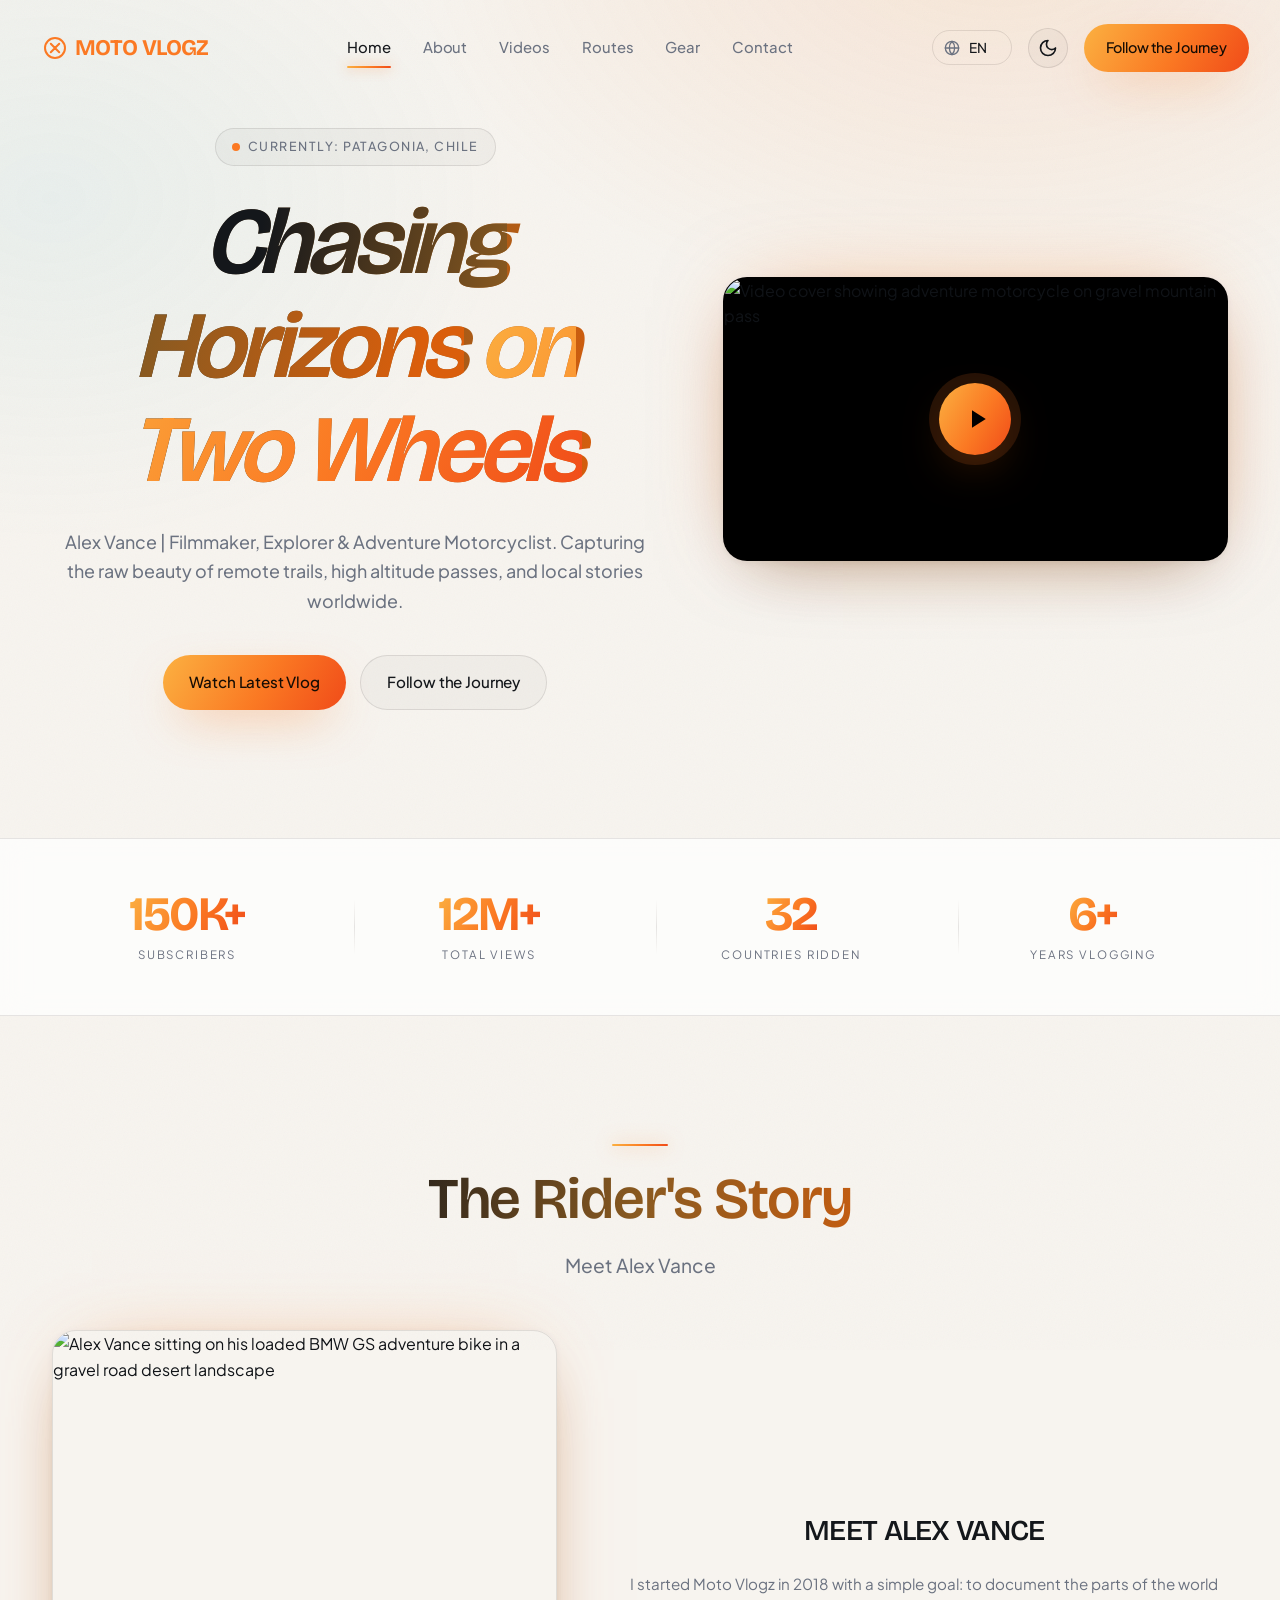
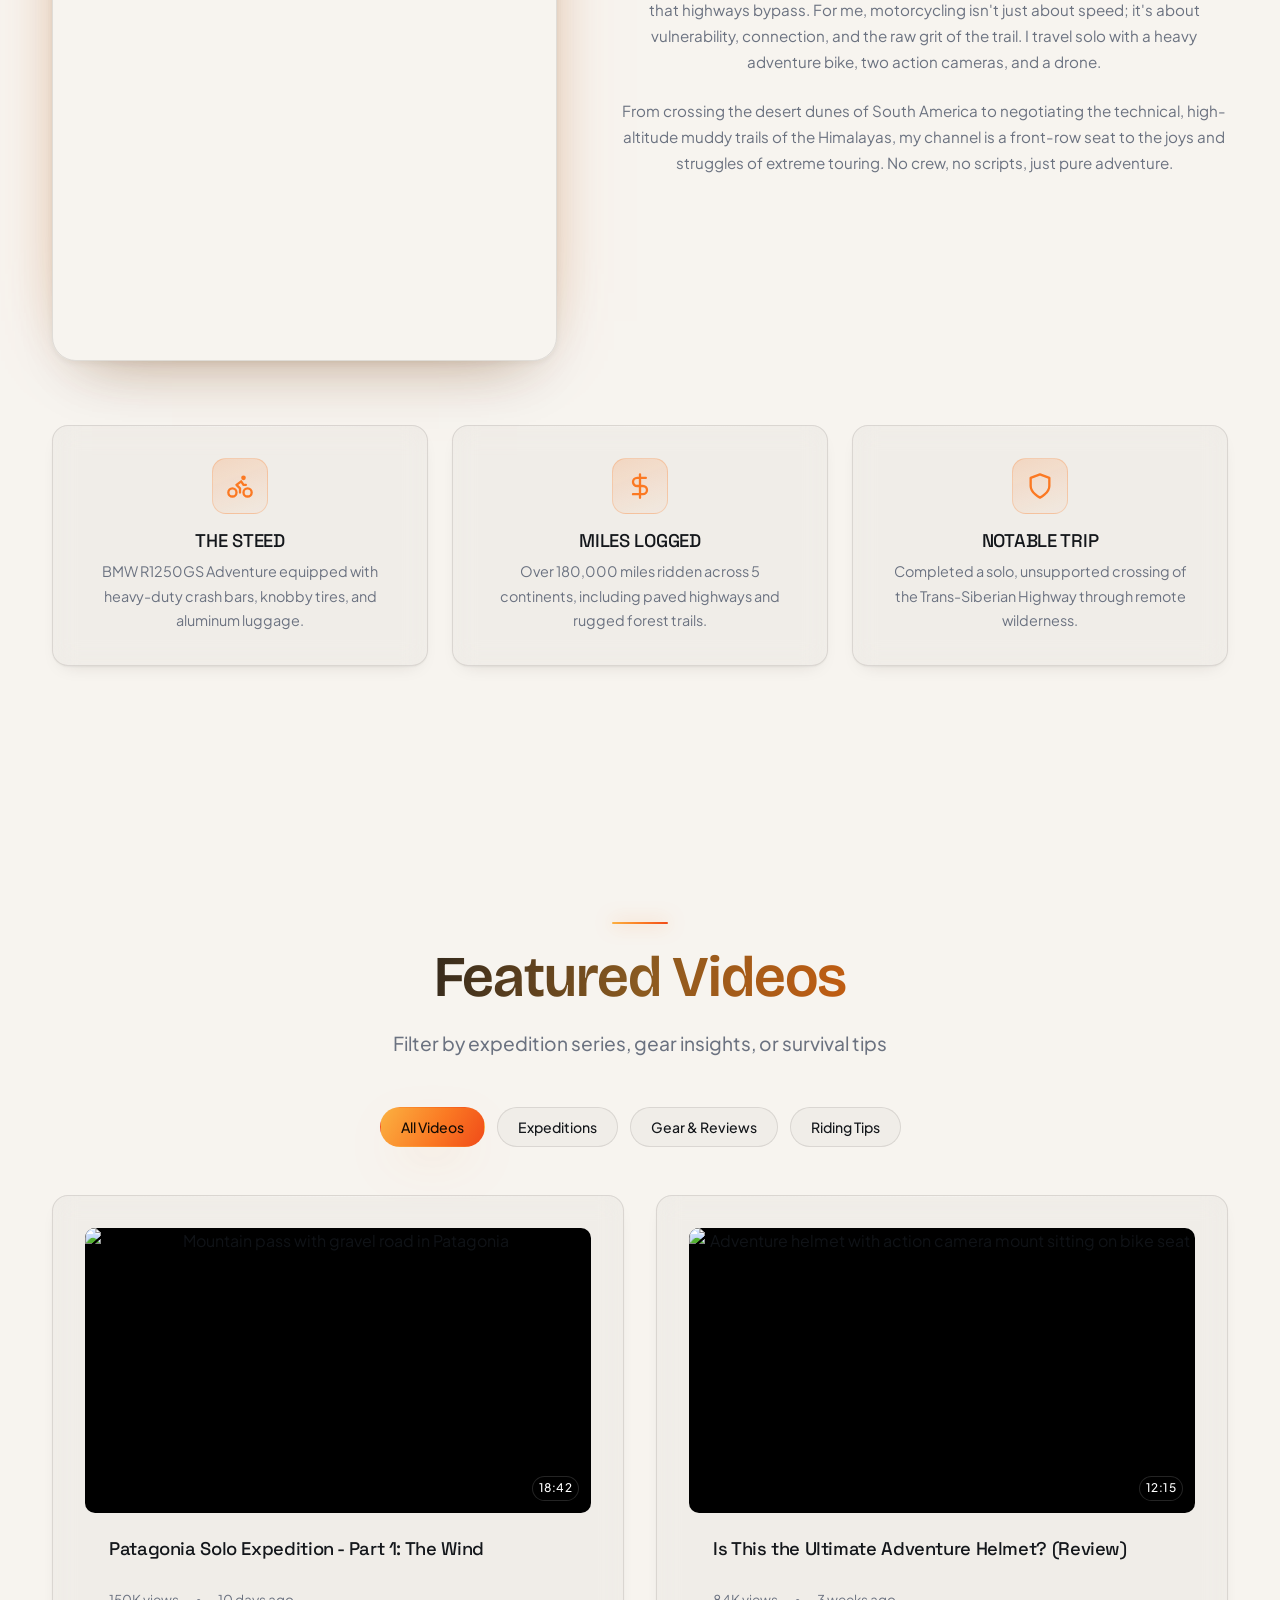
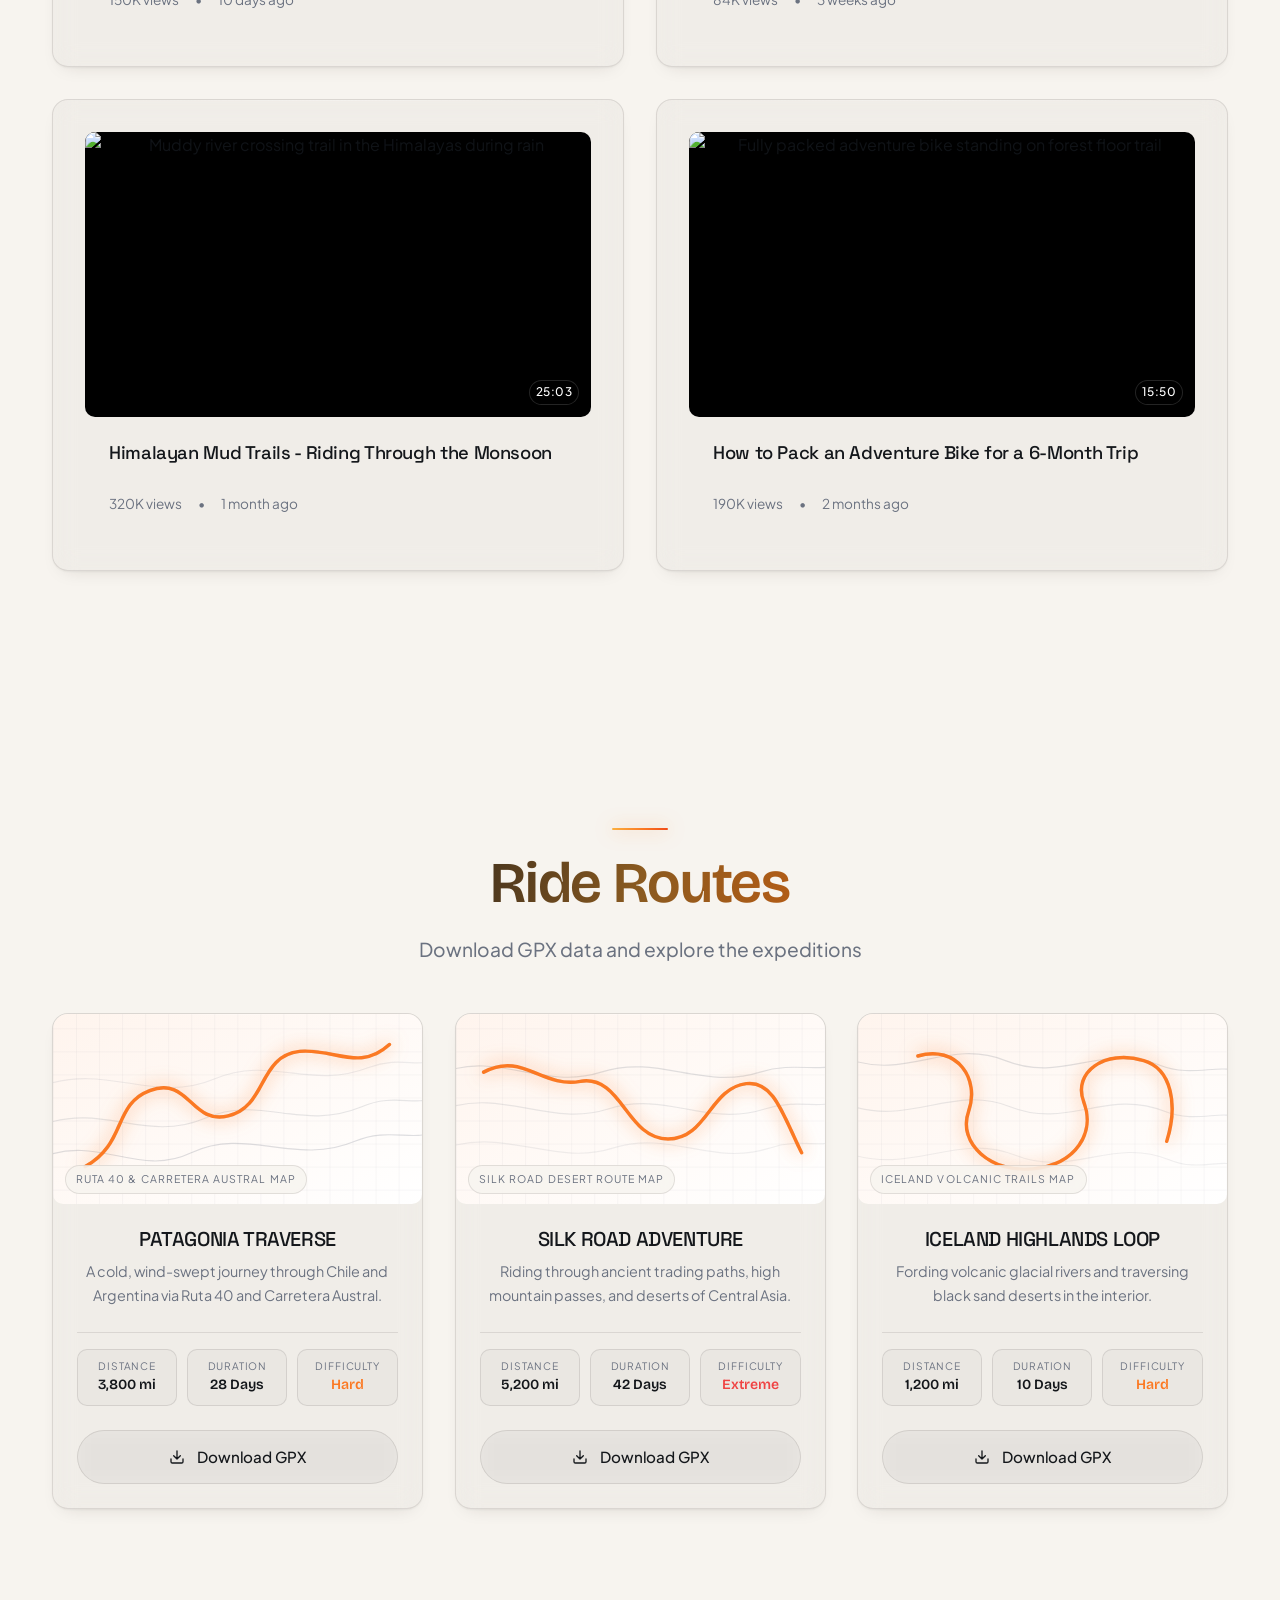
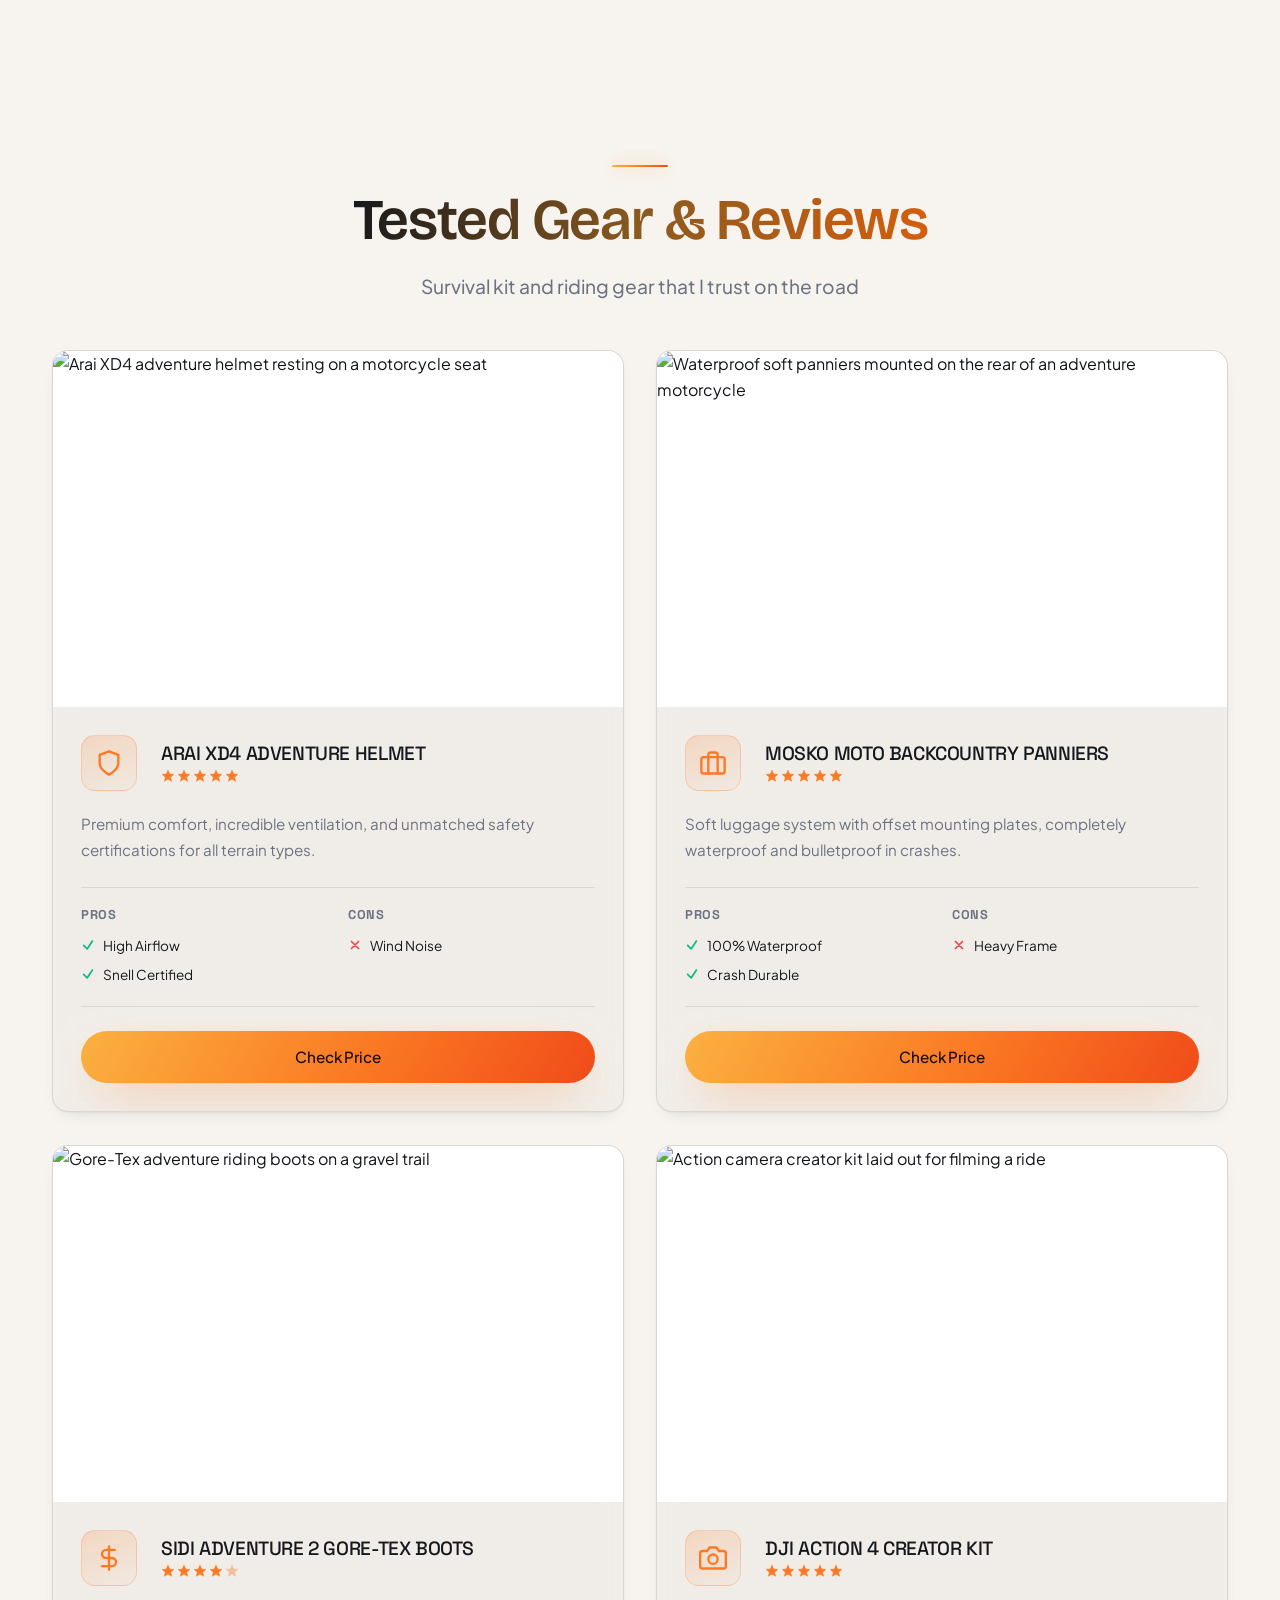
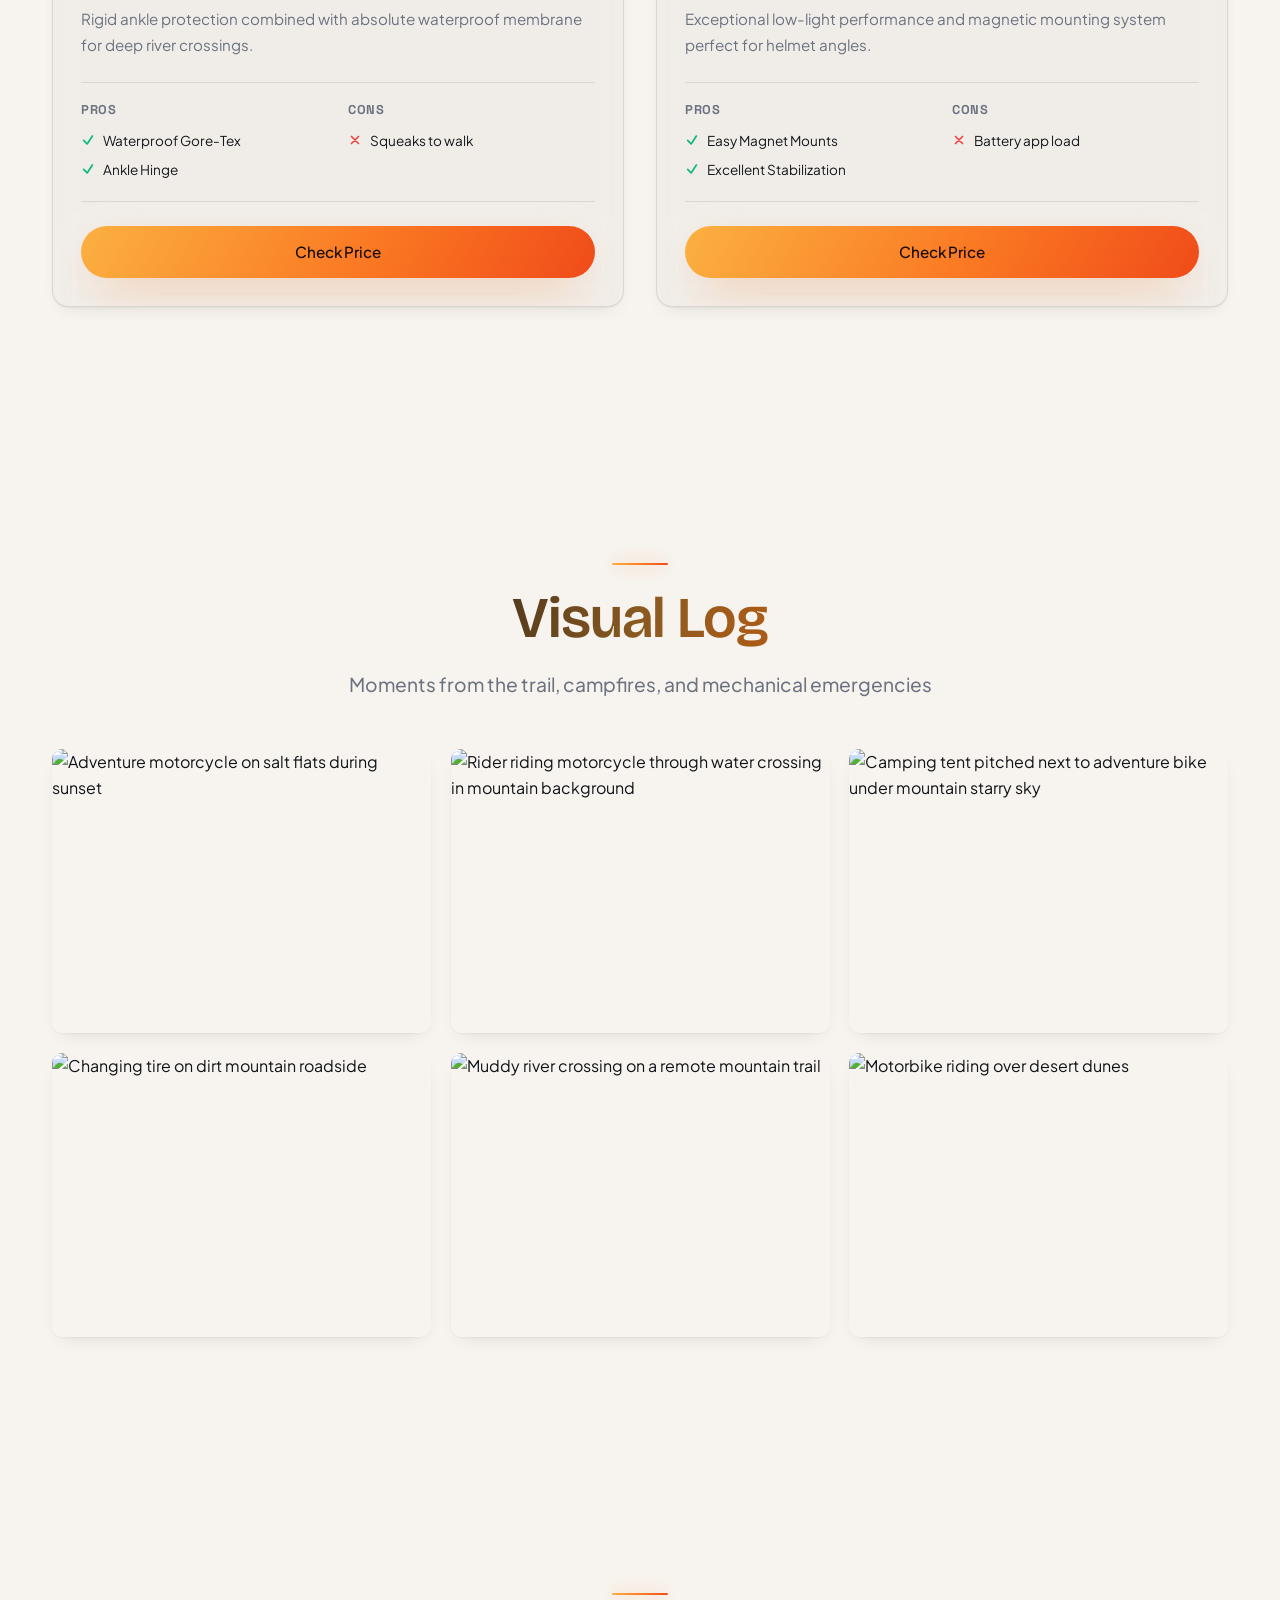
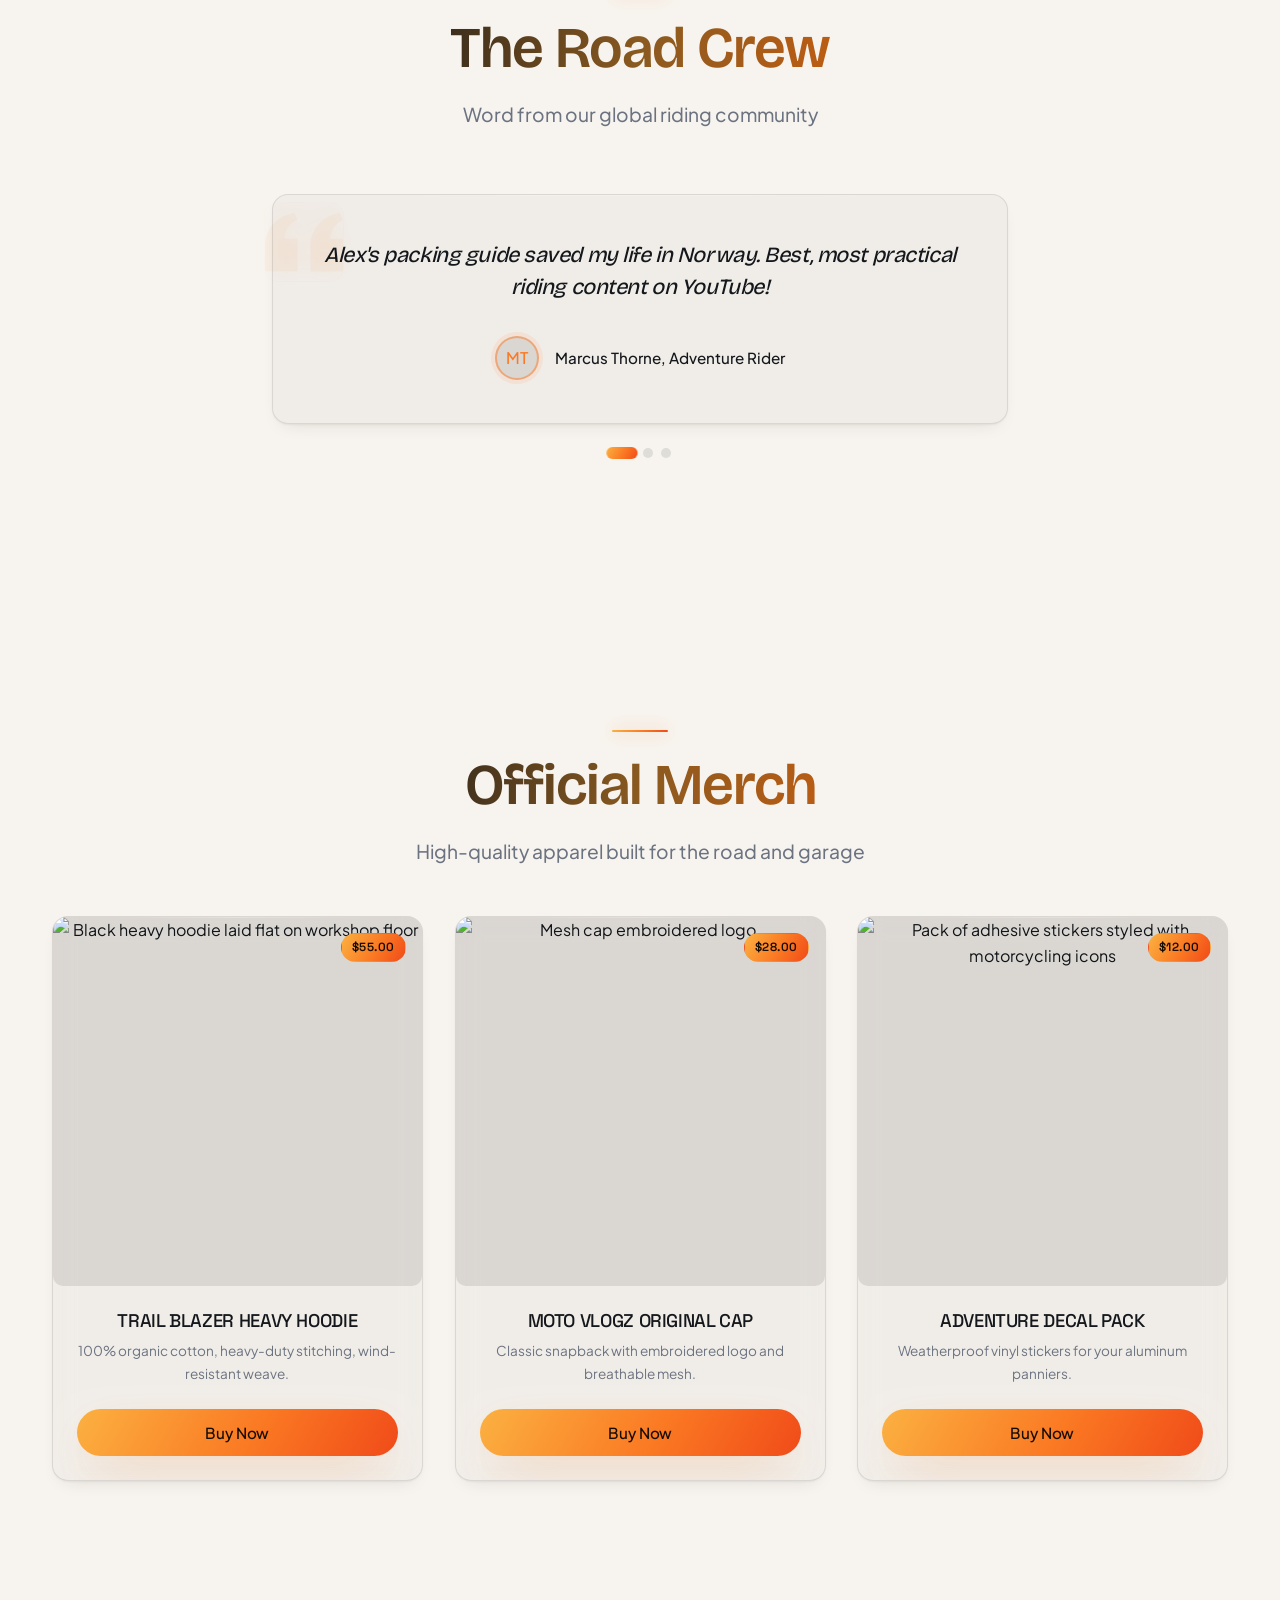
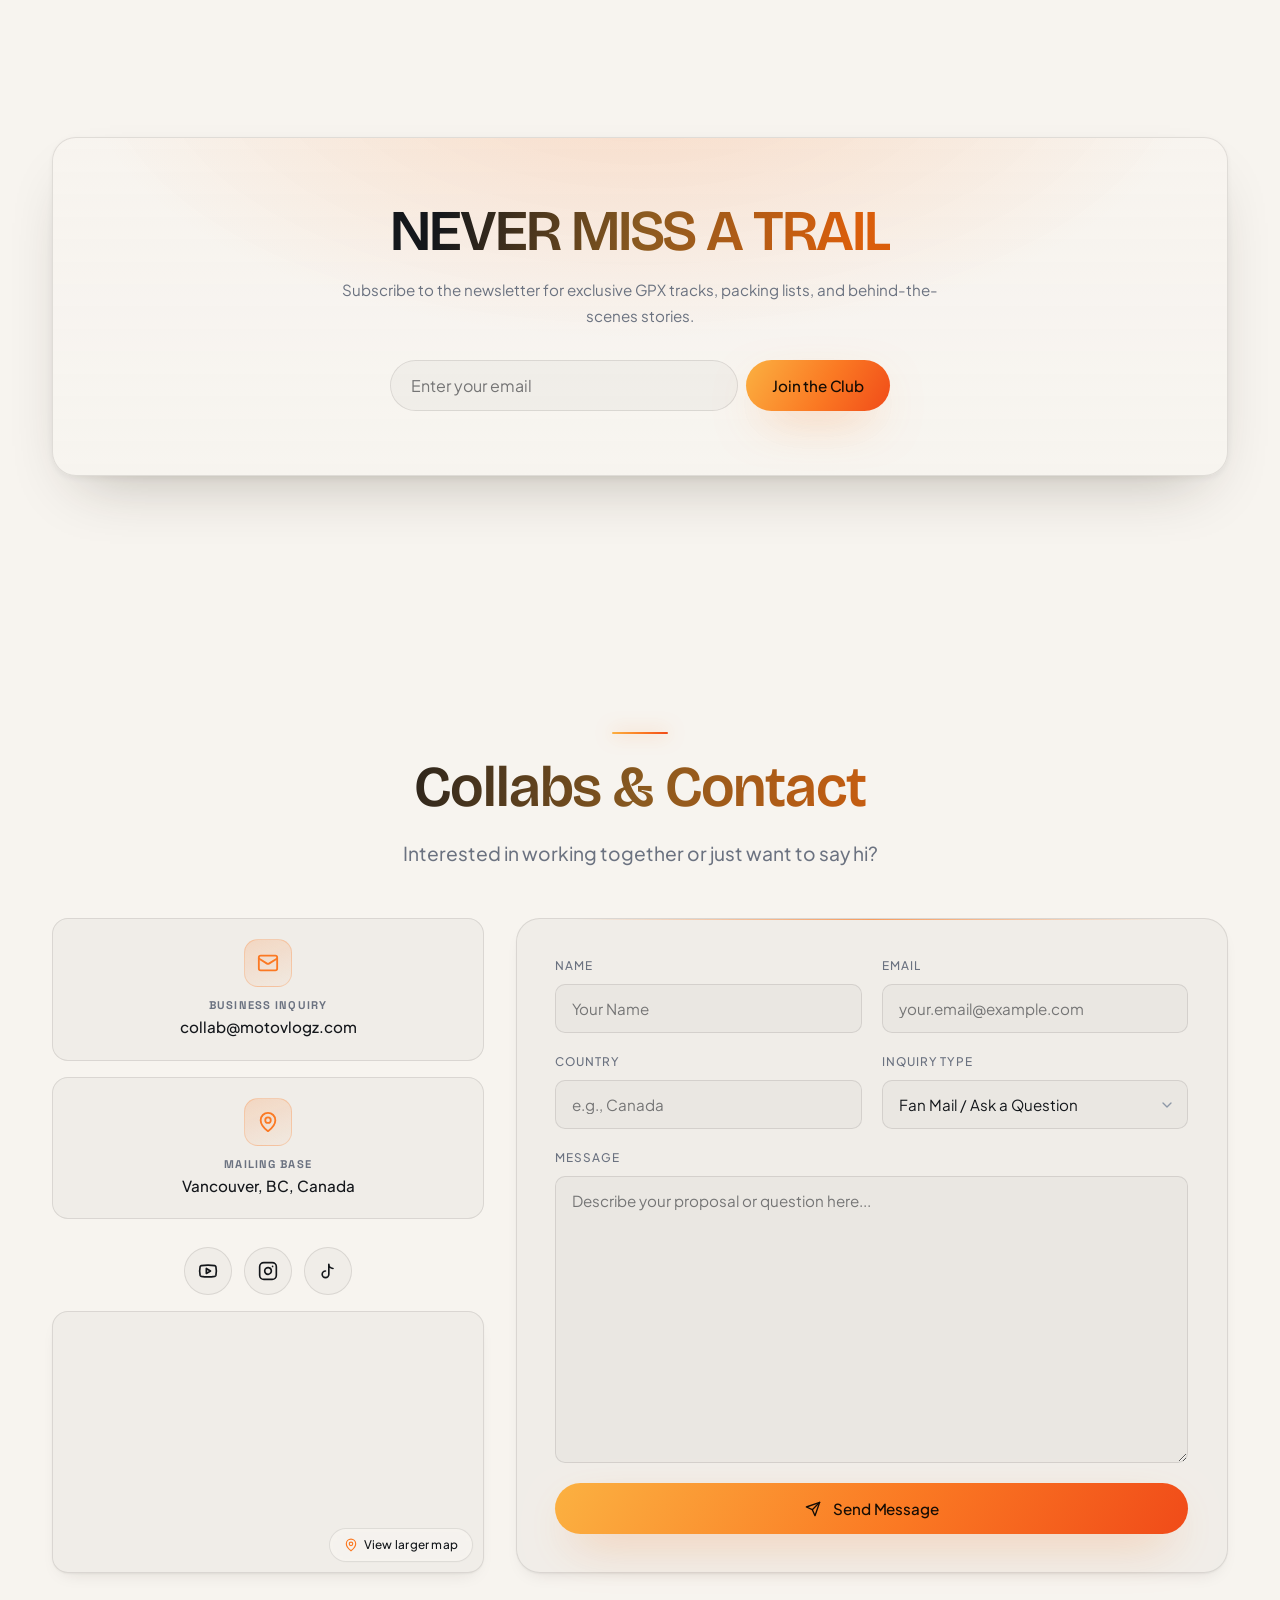
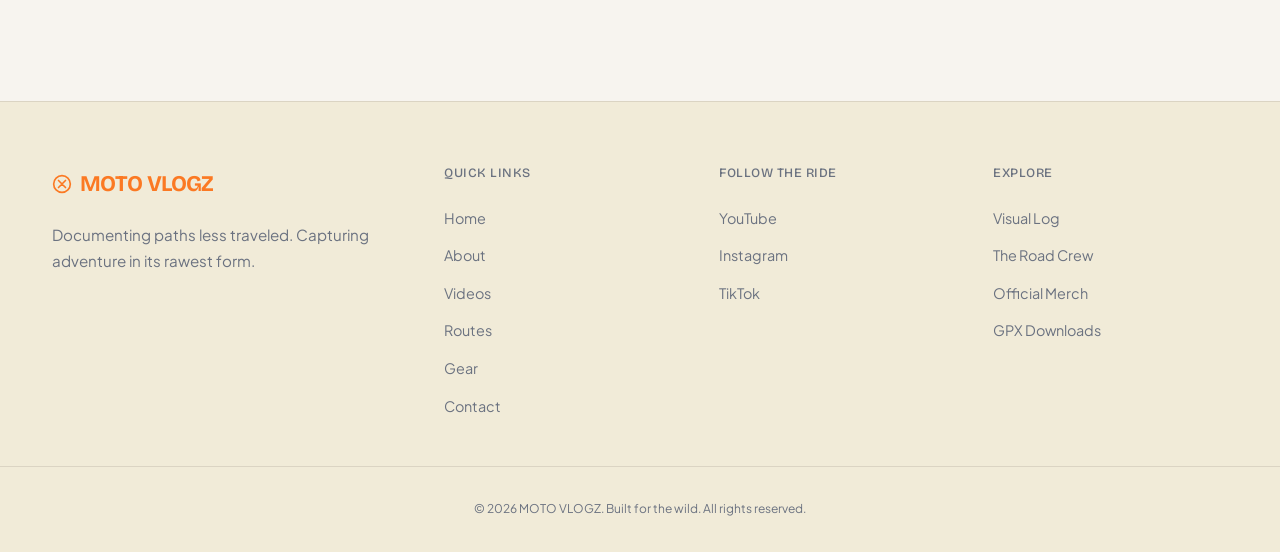
==== index.html @ b629330c "first commit" ====
<!DOCTYPE html>
<html lang="en" data-theme="dark">

<head>
  <meta charset="UTF-8">
  <meta name="viewport" content="width=device-width, initial-scale=1.0">

  <!-- SEO Metadata (Step 14) -->
  <title>MOTO VLOGZ | Adventure &amp; Touring Moto Vlogger Alex Vance</title>
  <meta name="description"
    content="Join Alex Vance on Moto Vlogz as he documents solo adventure motorcycle expeditions, mountain passes, and remote trails. Download GPX tracks &amp; gear lists.">
  <meta name="keywords"
    content="moto vlog, adventure motorcycling, bmw r1250gs, motorcycle touring, gpx tracks, gear reviews, solo travel">
  <meta name="author" content="Alex Vance">

  <!-- Favicon Placeholder -->
  <link rel="icon" type="image/svg+xml"
    href="data:image/svg+xml,%3Csvg xmlns='http://www.w3.org/2000/svg' viewBox='0 0 24 24' fill='%23fe6e24'%3E%3Cpath d='M19 15c-1.66 0-3-1.34-3-3s1.34-3 3-3 3 1.34 3 3-1.34 3-3 3Zm-14 0c-1.66 0-3-1.34-3-3s1.34-3 3-3 3 1.34 3 3-1.34 3-3 3Zm14-8c-2.76 0-5 2.24-5 5h-4c0-2.76-2.24-5-5-5S1 9.24 1 12s2.24 5 5 5h12c2.76 0 5-2.24 5-5s-2.24-5-5-5Z'/%3E%3C/svg%3E">

  <!-- CSS Stylesheet (Step 13) -->
  <link rel="preconnect" href="https://fonts.googleapis.com">
  <link rel="preconnect" href="https://fonts.gstatic.com" crossorigin>
  <link rel="stylesheet" href="./assets/css/style.css">
  <link rel="stylesheet" href="./assets/css/premium.css">

  <!-- GA Tag Integration Placeholder (Step 15) -->
  <!-- GA_TAG -->

  <!-- Structured Metadata Schema: JSON-LD (Step 14) -->
  <script type="application/ld+json">
  {
    "@context": "https://schema.org",
    "@graph": [
      {
        "@type": "Person",
        "@id": "https://motovlogz.com/#alexvance",
        "name": "Alex Vance",
        "jobTitle": "Adventure Motorcyclist & Filmmaker",
        "description": "Solo adventurer documenting global motorcycle expeditions.",
        "url": "https://motovlogz.com",
        "sameAs": [
          "https://youtube.com/c/motovlogz",
          "https://instagram.com/motovlogz",
          "https://tiktok.com/@motovlogz"
        ]
      },
      {
        "@type": "VideoObject",
        "name": "Patagonia Solo Expedition - Part 1: The Wind",
        "description": "Riding solo through extreme winds on Ruta 40 and Carretera Austral.",
        "thumbnailUrl": "https://images.unsplash.com/photo-1599819811279-d5ad9cccf838",
        "uploadDate": "2026-08-15T12:00:00Z",
        "duration": "PT18M42S",
        "embedUrl": "https://www.youtube.com/embed/5KneLq5eRmc",
        "interactionStatistic": {
          "@type": "InteractionCounter",
          "interactionType": { "@type": "WatchAction" },
          "userInteractionCount": 150000
        }
      }
    ]
  }
  </script>
</head>

<body>

  <!-- HEADER & NAVIGATION (Step 4) -->
  <header id="header-nav" class="header-nav">
    <div class="nav-container">
      <a href="#home" class="logo">
        <svg xmlns="http://www.w3.org/2000/svg" viewBox="0 0 24 24" fill="none" stroke="currentColor" stroke-width="2"
          stroke-linecap="round" stroke-linejoin="round" width="24" height="24">
          <circle cx="12" cy="12" r="10" />
          <path d="M16.2 7.8 12 12m0 0-4.2 4.2M12 12l4.2 4.2M12 12 7.8 7.8" />
        </svg>
        <span data-i18n="nav.logo">MOTO VLOGZ</span>
      </a>

      <!-- Desktop Links (Step 4) -->
      <nav class="nav-links">
        <a href="#home" class="nav-link active" data-i18n="nav.home">Home</a>
        <a href="#about" class="nav-link" data-i18n="nav.about">About</a>
        <a href="#videos" class="nav-link" data-i18n="nav.videos">Videos</a>
        <a href="#routes" class="nav-link" data-i18n="nav.routes">Routes</a>
        <a href="#gear" class="nav-link" data-i18n="nav.gear">Gear</a>
        <a href="#contact" class="nav-link" data-i18n="nav.contact">Contact</a>
      </nav>

      <!-- Desktop Switches & CTA (Step 4, 5, 6) -->
      <div class="nav-actions">
        <!-- Language Switcher (Step 5) -->
        <div class="i18n-switcher">
          <svg xmlns="http://www.w3.org/2000/svg" viewBox="0 0 24 24" fill="none" stroke="currentColor" stroke-width="2"
            stroke-linecap="round" stroke-linejoin="round" width="16" height="16">
            <circle cx="12" cy="12" r="10" />
            <path d="M12 2a14.5 14.5 0 0 0 0 20 14.5 14.5 0 0 0 0-20M2 12h20" />
          </svg>
          <select id="lang-select-desktop" class="i18n-select" aria-label="Select Language">
            <option value="en">EN</option>
            <option value="es">ES</option>
            <option value="fr">FR</option>
          </select>
        </div>

        <!-- Theme Toggle (Step 6) -->
        <button id="theme-toggle-desktop" class="btn-icon-only" aria-label="Toggle Theme">
          <svg xmlns="http://www.w3.org/2000/svg" viewBox="0 0 24 24" fill="none" stroke="currentColor" stroke-width="2"
            stroke-linecap="round" stroke-linejoin="round" width="20" height="20">
            <path d="M12 3a6 6 0 0 0 9 9 9 9 0 1 1-9-9Z" />
          </svg>
        </button>

        <!-- Primary CTA (Step 4) -->
        <a href="https://youtube.com/c/motovlogz" target="_blank" rel="noopener noreferrer" class="btn btn-primary"
          data-i18n="nav.cta">Follow the Journey</a>
      </div>

      <!-- Hamburger Button (Step 4 drawer control) -->
      <button id="hamburger-btn" class="hamburger" aria-label="Open navigation drawer" aria-expanded="false">
        <span></span>
        <span></span>
        <span></span>
      </button>
    </div>
  </header>

  <!-- Mobile Drawer Menu (Step 4 hamburger overlay) -->
  <div id="drawer-overlay" class="drawer-overlay"></div>
  <div id="drawer-menu" class="drawer-menu" role="dialog" aria-modal="true" aria-label="Mobile Navigation Menu">
    <nav class="drawer-links">
      <a href="#home" class="drawer-link" data-i18n="nav.home">Home</a>
      <a href="#about" class="drawer-link" data-i18n="nav.about">About</a>
      <a href="#videos" class="drawer-link" data-i18n="nav.videos">Videos</a>
      <a href="#routes" class="drawer-link" data-i18n="nav.routes">Routes</a>
      <a href="#gear" class="drawer-link" data-i18n="nav.gear">Gear</a>
      <a href="#contact" class="drawer-link" data-i18n="nav.contact">Contact</a>
    </nav>
    <div class="drawer-actions">
      <div class="row">
        <!-- Globe + Language Switcher -->
        <div class="i18n-switcher">
          <svg xmlns="http://www.w3.org/2000/svg" viewBox="0 0 24 24" fill="none" stroke="currentColor" stroke-width="2"
            stroke-linecap="round" stroke-linejoin="round" width="16" height="16">
            <circle cx="12" cy="12" r="10" />
            <path d="M12 2a14.5 14.5 0 0 0 0 20 14.5 14.5 0 0 0 0-20M2 12h20" />
          </svg>
          <select id="lang-select-mobile" class="i18n-select" aria-label="Select Language">
            <option value="en">EN</option>
            <option value="es">ES</option>
            <option value="fr">FR</option>
          </select>
        </div>
        <!-- Theme Toggle inside Drawer (Step 6 requirement) -->
        <button id="theme-toggle-mobile" class="btn-icon-only" aria-label="Toggle Theme">
          <svg xmlns="http://www.w3.org/2000/svg" viewBox="0 0 24 24" fill="none" stroke="currentColor" stroke-width="2"
            stroke-linecap="round" stroke-linejoin="round" width="20" height="20">
            <path d="M12 3a6 6 0 0 0 9 9 9 9 0 1 1-9-9Z" />
          </svg>
        </button>
      </div>
      <!-- Primary Mobile CTA -->
      <a href="https://youtube.com/c/motovlogz" target="_blank" rel="noopener noreferrer" class="btn btn-primary"
        data-i18n="nav.cta">Follow the Journey</a>
    </div>
  </div>

  <main>
    <!-- HERO SECTION (Step 9 + 11 + 16.1 Adventure & Touring) -->
    <section id="home">
      <div class="container hero-grid">
        <div class="hero-content">
          <!-- Active Badge -->
          <div class="route-badge" data-i18n="hero.badge">Currently: Patagonia, Chile</div>

          <!-- H1 Main Header -->
          <h1 class="hero-title"><span data-i18n="hero.title_1">Chasing Horizons</span> <span class="accent"
              data-i18n="hero.title_2">on Two Wheels</span></h1>

          <p class="lead hero-subtitle" data-i18n="hero.subtitle">
            Alex Vance | Filmmaker, Explorer &amp; Adventure Motorcyclist. Capturing the raw beauty of remote trails,
            high altitude passes, and local stories worldwide.
          </p>

          <div class="hero-buttons">
            <a href="#videos" class="btn btn-primary" data-i18n="hero.watch_vlog">Watch Latest Vlog</a>
            <a href="#contact" class="btn btn-secondary" data-i18n="hero.follow">Follow the Journey</a>
          </div>
        </div>

        <!-- Latest Video Preview (Step 16.1 Widget) -->
        <div class="hero-media-wrapper">
          <div class="hero-media-frame">
            <!-- YOUTUBE_API (Step 15 Placeholder) -->
            <iframe id="youtube-player" src="about:blank" title="MOTO VLOGZ Expedition Video"
              allow="accelerometer; autoplay; clipboard-write; encrypted-media; gyroscope; picture-in-picture; web-share"
              allowfullscreen></iframe>

            <div id="video-overlay-play" class="video-overlay-play">
              <img src="https://images.unsplash.com/photo-1599819811279-d5ad9cccf838?q=80&amp;w=800"
                alt="Video cover showing adventure motorcycle on gravel mountain pass" class="video-thumb"
                loading="eager">
              <div class="play-circle">
                <svg xmlns="http://www.w3.org/2000/svg" viewBox="0 0 24 24" width="30" height="30">
                  <path d="M8 5v14l11-7z" />
                </svg>
              </div>
            </div>
          </div>
        </div>
      </div>
    </section>

    <!-- TRUST BAR / STATS STRIP (Step 9) -->
    <div class="trust-bar">
      <div class="container stats-grid">
        <div class="stat-item">
          <div class="stat-val">150K+</div>
          <div class="stat-label" data-i18n="stats.subscribers">Subscribers</div>
        </div>
        <div class="stat-item">
          <div class="stat-val">12M+</div>
          <div class="stat-label" data-i18n="stats.views">Total Views</div>
        </div>
        <div class="stat-item">
          <div class="stat-val">32</div>
          <div class="stat-label" data-i18n="stats.countries">Countries Ridden</div>
        </div>
        <div class="stat-item">
          <div class="stat-val">6+</div>
          <div class="stat-label" data-i18n="stats.years">Years Vlogging</div>
        </div>
      </div>
    </div>

    <!-- ABOUT THE RIDER SECTION (Step 9) -->
    <section id="about">
      <div class="container">
        <div class="section-header">
          <h2 data-i18n="about.title">The Rider's Story</h2>
          <p data-i18n="about.subtitle">Meet Alex Vance</p>
        </div>

        <div class="about-grid">
          <div class="about-image-wrapper">
            <img src="https://images.unsplash.com/photo-1558981806-ec527fa84c39?q=80&amp;w=800"
              alt="Alex Vance sitting on his loaded BMW GS adventure bike in a gravel road desert landscape"
              class="about-image" loading="lazy">
          </div>
          <div class="about-bio">
            <h3 data-i18n="about.subtitle">Meet Alex Vance</h3>
            <p data-i18n="about.bio_p1">I started Moto Vlogz in 2018 with a simple goal: to document the parts of the
              world that highways bypass. For me, motorcycling isn't just about speed; it's about vulnerability,
              connection, and the raw grit of the trail. I travel solo with a heavy adventure bike, two action cameras,
              and a drone.</p>
            <p data-i18n="about.bio_p2">From crossing the desert dunes of South America to negotiating the technical,
              high-altitude muddy trails of the Himalayas, my channel is a front-row seat to the joys and struggles of
              extreme touring. No crew, no scripts, just pure adventure.</p>
          </div>
        </div>

        <!-- Highlights Cards (Step 3 alignment: card-rule class) -->
        <div class="about-cards">
          <article class="card-rule">
            <div class="about-card-icon">
              <svg xmlns="http://www.w3.org/2000/svg" viewBox="0 0 24 24" fill="none" stroke="currentColor"
                stroke-width="2" stroke-linecap="round" stroke-linejoin="round" width="28" height="28">
                <circle cx="18.5" cy="17.5" r="3.5" />
                <circle cx="5.5" cy="17.5" r="3.5" />
                <circle cx="15" cy="5" r="1" />
                <path d="M12 17.5V14l-3-3 4-3 2 3h2" />
              </svg>
            </div>
            <h4 class="about-card-title" data-i18n="about.card_bike_title">The Steed</h4>
            <p class="about-card-desc" data-i18n="about.card_bike_desc">BMW R1250GS Adventure equipped with heavy-duty
              crash bars, knobby tires, and aluminum luggage.</p>
          </article>

          <article class="card-rule">
            <div class="about-card-icon">
              <svg xmlns="http://www.w3.org/2000/svg" viewBox="0 0 24 24" fill="none" stroke="currentColor"
                stroke-width="2" stroke-linecap="round" stroke-linejoin="round" width="28" height="28">
                <path d="M12 2v20M17 5H9.5a3.5 3.5 0 0 0 0 7h5a3.5 3.5 0 0 1 0 7H6" />
              </svg>
            </div>
            <h4 class="about-card-title" data-i18n="about.card_miles_title">Miles Logged</h4>
            <p class="about-card-desc" data-i18n="about.card_miles_desc">Over 180,000 miles ridden across 5 continents,
              including paved highways and rugged forest trails.</p>
          </article>

          <article class="card-rule">
            <div class="about-card-icon">
              <svg xmlns="http://www.w3.org/2000/svg" viewBox="0 0 24 24" fill="none" stroke="currentColor"
                stroke-width="2" stroke-linecap="round" stroke-linejoin="round" width="28" height="28">
                <path d="M12 22s8-4 8-10V5l-8-3-8 3v7c0 6 8 10 8 10z" />
              </svg>
            </div>
            <h4 class="about-card-title" data-i18n="about.card_trip_title">Notable Trip</h4>
            <p class="about-card-desc" data-i18n="about.card_trip_desc">Completed a solo, unsupported crossing of the
              Trans-Siberian Highway through remote wilderness.</p>
          </article>
        </div>
      </div>
    </section>

    <!-- CORE 1: FEATURED VIDEOS GRID (Step 9 + 16.1 filterable by series/category) -->
    <section id="videos">
      <div class="container">
        <div class="section-header">
          <h2 data-i18n="videos.title">Featured Videos</h2>
          <p data-i18n="videos.subtitle">Filter by expedition series, gear insights, or survival tips</p>
        </div>

        <!-- Filter tabs -->
        <div class="filter-tabs">
          <button class="filter-btn active" data-filter="all" data-i18n="videos.filter_all">All Videos</button>
          <button class="filter-btn" data-filter="expedition" data-i18n="videos.filter_expedition">Expeditions</button>
          <button class="filter-btn" data-filter="gear" data-i18n="videos.filter_gear">Gear &amp; Reviews</button>
          <button class="filter-btn" data-filter="tips" data-i18n="videos.filter_tips">Riding Tips</button>
        </div>

        <!-- Videos grid -->
        <div class="videos-grid">
          <!-- Video 1 (Expedition) -->
          <article class="card-rule video-card" data-category="expedition">
            <div class="video-thumb-container">
              <img src="https://images.unsplash.com/photo-1599819811279-d5ad9cccf838?q=80&amp;w=600"
                alt="Mountain pass with gravel road in Patagonia" class="video-thumb" loading="lazy">
              <span class="video-duration">18:42</span>
              <div class="video-play-overlay">
                <div class="video-play-circle">
                  <svg xmlns="http://www.w3.org/2000/svg" viewBox="0 0 24 24" width="20" height="20">
                    <path d="M8 5v14l11-7z" />
                  </svg>
                </div>
              </div>
            </div>
            <div class="video-info">
              <h4 class="video-card-title" data-i18n="videos.video_1_title">Patagonia Solo Expedition - Part 1: The Wind
              </h4>
              <div class="video-meta">
                <span>150K <span data-i18n="videos.views">views</span></span>
                <span>•</span>
                <span>10 days ago</span>
              </div>
            </div>
          </article>

          <!-- Video 2 (Gear) -->
          <article class="card-rule video-card" data-category="gear">
            <div class="video-thumb-container">
              <img src="https://images.unsplash.com/photo-1568772585407-9361f9bf3a87?q=80&amp;w=600"
                alt="Adventure helmet with action camera mount sitting on bike seat" class="video-thumb" loading="lazy">
              <span class="video-duration">12:15</span>
              <div class="video-play-overlay">
                <div class="video-play-circle">
                  <svg xmlns="http://www.w3.org/2000/svg" viewBox="0 0 24 24" width="20" height="20">
                    <path d="M8 5v14l11-7z" />
                  </svg>
                </div>
              </div>
            </div>
            <div class="video-info">
              <h4 class="video-card-title" data-i18n="videos.video_2_title">Is This the Ultimate Adventure Helmet?
                (Review)</h4>
              <div class="video-meta">
                <span>84K <span data-i18n="videos.views">views</span></span>
                <span>•</span>
                <span>3 weeks ago</span>
              </div>
            </div>
          </article>

          <!-- Video 3 (Expedition) -->
          <article class="card-rule video-card" data-category="expedition">
            <div class="video-thumb-container">
              <img src="https://images.unsplash.com/photo-1547549082-6bc09f2049ae?q=80&amp;w=600"
                alt="Muddy river crossing trail in the Himalayas during rain" class="video-thumb" loading="lazy">
              <span class="video-duration">25:03</span>
              <div class="video-play-overlay">
                <div class="video-play-circle">
                  <svg xmlns="http://www.w3.org/2000/svg" viewBox="0 0 24 24" width="20" height="20">
                    <path d="M8 5v14l11-7z" />
                  </svg>
                </div>
              </div>
            </div>
            <div class="video-info">
              <h4 class="video-card-title" data-i18n="videos.video_3_title">Himalayan Mud Trails - Riding Through the
                Monsoon</h4>
              <div class="video-meta">
                <span>320K <span data-i18n="videos.views">views</span></span>
                <span>•</span>
                <span>1 month ago</span>
              </div>
            </div>
          </article>

          <!-- Video 4 (Tips) -->
          <article class="card-rule video-card" data-category="tips">
            <div class="video-thumb-container">
              <img src="https://images.unsplash.com/photo-1485965120184-e220f721d03e?q=80&amp;w=600"
                alt="Fully packed adventure bike standing on forest floor trail" class="video-thumb" loading="lazy">
              <span class="video-duration">15:50</span>
              <div class="video-play-overlay">
                <div class="video-play-circle">
                  <svg xmlns="http://www.w3.org/2000/svg" viewBox="0 0 24 24" width="20" height="20">
                    <path d="M8 5v14l11-7z" />
                  </svg>
                </div>
              </div>
            </div>
            <div class="video-info">
              <h4 class="video-card-title" data-i18n="videos.video_4_title">How to Pack an Adventure Bike for a 6-Month
                Trip</h4>
              <div class="video-meta">
                <span>190K <span data-i18n="videos.views">views</span></span>
                <span>•</span>
                <span>2 months ago</span>
              </div>
            </div>
          </article>
        </div>
      </div>
    </section>

    <!-- CORE 2: RIDE ROUTES SECTION (Step 9 + 16.1 secondary map cards) -->
    <section id="routes">
      <div class="container">
        <div class="section-header">
          <h2 data-i18n="routes.title">Ride Routes</h2>
          <p data-i18n="routes.subtitle">Download GPX data and explore the expeditions</p>
        </div>

        <div class="routes-grid">
          <!-- Route 1 -->
          <article class="card-rule route-card">
            <!-- Simulated interactive route map (Step 15 Map placeholder) -->
            <div class="route-map-placeholder">
              <svg class="route-map-svg" viewBox="0 0 320 180" preserveAspectRatio="xMidYMid slice" role="img" aria-label="Ruta 40 &amp; Carretera Austral Map">
                <defs>
                  <linearGradient id="routeGrad1" x1="0" y1="0" x2="1" y2="1">
                    <stop offset="0%" stop-color="hsl(36,96%,62%)"/>
                    <stop offset="60%" stop-color="hsl(24,96%,56%)"/>
                    <stop offset="100%" stop-color="hsl(14,88%,52%)"/>
                  </linearGradient>
                  <pattern id="routeGrid1" width="20" height="20" patternUnits="userSpaceOnUse">
                    <path d="M20 0H0V20" fill="none" stroke="currentColor" stroke-width=".5" opacity=".18"/>
                  </pattern>
                </defs>

                <rect width="320" height="180" fill="url(#routeGrid1)"/>
                <g class="route-contours" fill="none" stroke="currentColor" stroke-width="1"><path d="M-10,132 C40,112 74,150 120,128 C168,105 210,140 262,118 C290,106 312,118 330,110" opacity=".3"/><path d="M-10,104 C44,84 80,120 132,98 C182,77 214,110 268,88 C296,76 314,88 330,80" opacity=".22"/><path d="M-10,70 C48,50 88,86 140,64 C190,43 222,74 274,54 C300,44 316,54 330,48" opacity=".16"/></g>

                <path class="route-trail-ghost" d="M28,140 C64,120 52,86 84,74 C118,61 120,104 152,96 C186,88 178,44 214,40 C244,37 266,58 292,34" fill="none" stroke="currentColor" stroke-width="3" stroke-linecap="round" stroke-linejoin="round" opacity=".22"/>
                <path class="map-svg-trail route-trail" d="M28,140 C64,120 52,86 84,74 C118,61 120,104 152,96 C186,88 178,44 214,40 C244,37 266,58 292,34" fill="none" stroke="url(#routeGrad1)" stroke-width="3.4" stroke-linecap="round" stroke-linejoin="round"/>
              </svg>
              <span class="caption route-map-caption">Ruta 40 &amp; Carretera Austral Map</span>
            </div>

            <div class="route-card-info">
              <h4 class="route-card-title" data-i18n="routes.route_1_title">Patagonia Traverse</h4>
              <p class="route-card-desc" data-i18n="routes.route_1_desc">A cold, wind-swept journey through Chile and
                Argentina via Ruta 40 and Carretera Austral.</p>

              <div class="route-specs">
                <div class="route-spec-item">
                  <span class="route-spec-label" data-i18n="routes.distance">Distance</span>
                  <span class="route-spec-val">3,800 mi</span>
                </div>
                <div class="route-spec-item">
                  <span class="route-spec-label" data-i18n="routes.duration">Duration</span>
                  <span class="route-spec-val">28 Days</span>
                </div>
                <div class="route-spec-item">
                  <span class="route-spec-label" data-i18n="routes.difficulty">Difficulty</span>
                  <span class="route-spec-val" style="color:var(--color-primary)">Hard</span>
                </div>
              </div>

              <!-- Stripe/PayPal/Download GPX placeholder -->
              <a href="#" class="btn btn-secondary"
                onclick="event.preventDefault(); alert('GPX file download simulation initialized.');">
                <svg xmlns="http://www.w3.org/2000/svg" viewBox="0 0 24 24" fill="none" stroke="currentColor"
                  stroke-width="2" stroke-linecap="round" stroke-linejoin="round" width="16" height="16">
                  <path d="M21 15v4a2 2 0 0 1-2 2H5a2 2 0 0 1-2-2v-4M7 10l5 5 5-5M12 15V3" />
                </svg>
                <span data-i18n="routes.download_gpx">Download GPX</span>
              </a>
            </div>
          </article>

          <!-- Route 2 -->
          <article class="card-rule route-card">
            <div class="route-map-placeholder">
              <svg class="route-map-svg" viewBox="0 0 320 180" preserveAspectRatio="xMidYMid slice" role="img" aria-label="Silk Road Desert Route Map">
                <defs>
                  <linearGradient id="routeGrad2" x1="0" y1="0" x2="1" y2="1">
                    <stop offset="0%" stop-color="hsl(36,96%,62%)"/>
                    <stop offset="60%" stop-color="hsl(24,96%,56%)"/>
                    <stop offset="100%" stop-color="hsl(14,88%,52%)"/>
                  </linearGradient>
                  <pattern id="routeGrid2" width="20" height="20" patternUnits="userSpaceOnUse">
                    <path d="M20 0H0V20" fill="none" stroke="currentColor" stroke-width=".5" opacity=".18"/>
                  </pattern>
                </defs>

                <rect width="320" height="180" fill="url(#routeGrid2)"/>
                <g class="route-contours" fill="none" stroke="currentColor" stroke-width="1"><path d="M-10,58 C36,40 76,74 126,58 C176,42 214,74 264,58 C292,49 314,58 330,52" opacity=".28"/><path d="M-10,90 C40,72 82,106 132,90 C182,74 218,106 268,90 C296,81 314,90 330,84" opacity=".2"/><path d="M-10,124 C44,106 86,140 136,124 C186,108 222,140 272,124 C298,115 316,124 330,118" opacity=".14"/></g>

                <path class="route-trail-ghost" d="M24,58 C58,40 74,72 108,66 C144,60 148,116 184,116 C218,116 220,72 252,68 C276,65 284,96 300,128" fill="none" stroke="currentColor" stroke-width="3" stroke-linecap="round" stroke-linejoin="round" opacity=".22"/>
                <path class="map-svg-trail route-trail" d="M24,58 C58,40 74,72 108,66 C144,60 148,116 184,116 C218,116 220,72 252,68 C276,65 284,96 300,128" fill="none" stroke="url(#routeGrad2)" stroke-width="3.4" stroke-linecap="round" stroke-linejoin="round"/>
              </svg>
              <span class="caption route-map-caption">Silk Road Desert Route Map</span>
            </div>

            <div class="route-card-info">
              <h4 class="route-card-title" data-i18n="routes.route_2_title">Silk Road Adventure</h4>
              <p class="route-card-desc" data-i18n="routes.route_2_desc">Riding through ancient trading paths, high
                mountain passes, and deserts of Central Asia.</p>

              <div class="route-specs">
                <div class="route-spec-item">
                  <span class="route-spec-label" data-i18n="routes.distance">Distance</span>
                  <span class="route-spec-val">5,200 mi</span>
                </div>
                <div class="route-spec-item">
                  <span class="route-spec-label" data-i18n="routes.duration">Duration</span>
                  <span class="route-spec-val">42 Days</span>
                </div>
                <div class="route-spec-item">
                  <span class="route-spec-label" data-i18n="routes.difficulty">Difficulty</span>
                  <span class="route-spec-val" style="color:var(--color-error)">Extreme</span>
                </div>
              </div>

              <a href="#" class="btn btn-secondary"
                onclick="event.preventDefault(); alert('GPX file download simulation initialized.');">
                <svg xmlns="http://www.w3.org/2000/svg" viewBox="0 0 24 24" fill="none" stroke="currentColor"
                  stroke-width="2" stroke-linecap="round" stroke-linejoin="round" width="16" height="16">
                  <path d="M21 15v4a2 2 0 0 1-2 2H5a2 2 0 0 1-2-2v-4M7 10l5 5 5-5M12 15V3" />
                </svg>
                <span data-i18n="routes.download_gpx">Download GPX</span>
              </a>
            </div>
          </article>

          <!-- Route 3 -->
          <article class="card-rule route-card">
            <div class="route-map-placeholder">
              <svg class="route-map-svg" viewBox="0 0 320 180" preserveAspectRatio="xMidYMid slice" role="img" aria-label="Iceland Volcanic Trails Map">
                <defs>
                  <linearGradient id="routeGrad3" x1="0" y1="0" x2="1" y2="1">
                    <stop offset="0%" stop-color="hsl(36,96%,62%)"/>
                    <stop offset="60%" stop-color="hsl(24,96%,56%)"/>
                    <stop offset="100%" stop-color="hsl(14,88%,52%)"/>
                  </linearGradient>
                  <pattern id="routeGrid3" width="20" height="20" patternUnits="userSpaceOnUse">
                    <path d="M20 0H0V20" fill="none" stroke="currentColor" stroke-width=".5" opacity=".18"/>
                  </pattern>
                </defs>

                <rect width="320" height="180" fill="url(#routeGrid3)"/>
                <g class="route-contours" fill="none" stroke="currentColor" stroke-width="1"><path d="M-10,46 C42,66 78,28 128,48 C178,68 212,32 262,52 C290,63 314,50 330,58" opacity=".28"/><path d="M-10,86 C44,106 82,68 132,88 C182,108 216,72 266,92 C294,103 316,90 330,98" opacity=".2"/><path d="M-10,128 C46,148 86,110 136,130 C186,150 220,114 270,134 C296,145 316,132 330,140" opacity=".14"/></g>

                <path class="route-trail-ghost" d="M52,44 C86,34 106,64 96,92 C86,120 116,146 152,142 C190,138 206,110 196,84 C186,58 214,38 248,48 C272,55 278,86 268,118" fill="none" stroke="currentColor" stroke-width="3" stroke-linecap="round" stroke-linejoin="round" opacity=".22"/>
                <path class="map-svg-trail route-trail" d="M52,44 C86,34 106,64 96,92 C86,120 116,146 152,142 C190,138 206,110 196,84 C186,58 214,38 248,48 C272,55 278,86 268,118" fill="none" stroke="url(#routeGrad3)" stroke-width="3.4" stroke-linecap="round" stroke-linejoin="round"/>
              </svg>
              <span class="caption route-map-caption">Iceland Volcanic Trails Map</span>
            </div>

            <div class="route-card-info">
              <h4 class="route-card-title" data-i18n="routes.route_3_title">Iceland Highlands Loop</h4>
              <p class="route-card-desc" data-i18n="routes.route_3_desc">Fording volcanic glacial rivers and traversing
                black sand deserts in the interior.</p>

              <div class="route-specs">
                <div class="route-spec-item">
                  <span class="route-spec-label" data-i18n="routes.distance">Distance</span>
                  <span class="route-spec-val">1,200 mi</span>
                </div>
                <div class="route-spec-item">
                  <span class="route-spec-label" data-i18n="routes.duration">Duration</span>
                  <span class="route-spec-val">10 Days</span>
                </div>
                <div class="route-spec-item">
                  <span class="route-spec-label" data-i18n="routes.difficulty">Difficulty</span>
                  <span class="route-spec-val" style="color:var(--color-primary)">Hard</span>
                </div>
              </div>

              <a href="#" class="btn btn-secondary"
                onclick="event.preventDefault(); alert('GPX file download simulation initialized.');">
                <svg xmlns="http://www.w3.org/2000/svg" viewBox="0 0 24 24" fill="none" stroke="currentColor"
                  stroke-width="2" stroke-linecap="round" stroke-linejoin="round" width="16" height="16">
                  <path d="M21 15v4a2 2 0 0 1-2 2H5a2 2 0 0 1-2-2v-4M7 10l5 5 5-5M12 15V3" />
                </svg>
                <span data-i18n="routes.download_gpx">Download GPX</span>
              </a>
            </div>
          </article>
        </div>
      </div>
    </section>

    <!-- CORE 3: GEAR LIST SECTION (Step 9 + 16.1 touring-specific tested gear) -->
    <section id="gear">
      <div class="container">
        <div class="section-header">
          <h2 data-i18n="gear.title">Tested Gear &amp; Reviews</h2>
          <p data-i18n="gear.subtitle">Survival kit and riding gear that I trust on the road</p>
        </div>

        <div class="gear-grid">
          <!-- Gear Item 1 -->
          <article class="card-rule gear-card">
            <div class="gear-image-box">
              <img src="https://images.unsplash.com/photo-1591637333184-19aa84b3e01f?q=80&amp;w=800"
                alt="Arai XD4 adventure helmet resting on a motorcycle seat" class="gear-img" loading="lazy">
            </div>
            <div class="gear-card-header">
              <div class="gear-icon-box">
                <svg xmlns="http://www.w3.org/2000/svg" viewBox="0 0 24 24" fill="none" stroke="currentColor"
                  stroke-width="2" stroke-linecap="round" stroke-linejoin="round" width="28" height="28">
                  <path d="M12 22s8-4 8-10V5l-8-3-8 3v7c0 6 8 10 8 10z" />
                </svg>
              </div>
              <div class="gear-title-rating">
                <h4 class="gear-card-title" data-i18n="gear.gear_1_title">Arai XD4 Adventure Helmet</h4>
                <div class="gear-rating">
                  <!-- Five stars (represented inline to match design variables) -->
                  <svg viewBox="0 0 24 24">
                    <path
                      d="M12 17.27L18.18 21l-1.64-7.03L22 9.24l-7.19-.61L12 2 9.19 8.63 2 9.24l5.46 4.73L5.82 21z" />
                  </svg>
                  <svg viewBox="0 0 24 24">
                    <path
                      d="M12 17.27L18.18 21l-1.64-7.03L22 9.24l-7.19-.61L12 2 9.19 8.63 2 9.24l5.46 4.73L5.82 21z" />
                  </svg>
                  <svg viewBox="0 0 24 24">
                    <path
                      d="M12 17.27L18.18 21l-1.64-7.03L22 9.24l-7.19-.61L12 2 9.19 8.63 2 9.24l5.46 4.73L5.82 21z" />
                  </svg>
                  <svg viewBox="0 0 24 24">
                    <path
                      d="M12 17.27L18.18 21l-1.64-7.03L22 9.24l-7.19-.61L12 2 9.19 8.63 2 9.24l5.46 4.73L5.82 21z" />
                  </svg>
                  <svg viewBox="0 0 24 24">
                    <path
                      d="M12 17.27L18.18 21l-1.64-7.03L22 9.24l-7.19-.61L12 2 9.19 8.63 2 9.24l5.46 4.73L5.82 21z" />
                  </svg>
                </div>
              </div>
            </div>

            <p class="gear-desc" data-i18n="gear.gear_1_desc">Premium comfort, incredible ventilation, and unmatched
              safety certifications for all terrain types.</p>

            <div class="gear-pros-cons">
              <div class="gear-pros-cons-col">
                <h5 data-i18n="gear.pro">Pros</h5>
                <ul class="gear-list">
                  <li class="gear-list-item pro-item">
                    <svg xmlns="http://www.w3.org/2000/svg" fill="none" viewBox="0 0 24 24" stroke="currentColor"
                      stroke-width="3">
                      <path stroke-linecap="round" stroke-linejoin="round" d="m4.5 12.75 6 6 9-13.5" />
                    </svg>
                    <span>High Airflow</span>
                  </li>
                  <li class="gear-list-item pro-item">
                    <svg xmlns="http://www.w3.org/2000/svg" fill="none" viewBox="0 0 24 24" stroke="currentColor"
                      stroke-width="3">
                      <path stroke-linecap="round" stroke-linejoin="round" d="m4.5 12.75 6 6 9-13.5" />
                    </svg>
                    <span>Snell Certified</span>
                  </li>
                </ul>
              </div>
              <div class="gear-pros-cons-col">
                <h5 data-i18n="gear.con">Cons</h5>
                <ul class="gear-list">
                  <li class="gear-list-item con-item">
                    <svg xmlns="http://www.w3.org/2000/svg" fill="none" viewBox="0 0 24 24" stroke="currentColor"
                      stroke-width="3">
                      <path stroke-linecap="round" stroke-linejoin="round" d="M6 18 18 6M6 6l12 12" />
                    </svg>
                    <span>Wind Noise</span>
                  </li>
                </ul>
              </div>
            </div>

            <!-- Affiliate link button placeholder -->
            <a href="#" class="btn btn-primary"
              onclick="event.preventDefault(); alert('Affiliate integration link click simulation triggered.');">
              <span data-i18n="gear.check_price">Check Price</span>
            </a>
          </article>

          <!-- Gear Item 2 -->
          <article class="card-rule gear-card">
            <div class="gear-image-box">
              <img src="https://images.unsplash.com/photo-1558981403-c5f9899a28bc?q=80&amp;w=800"
                alt="Waterproof soft panniers mounted on the rear of an adventure motorcycle" class="gear-img"
                loading="lazy">
            </div>
            <div class="gear-card-header">
              <div class="gear-icon-box">
                <svg xmlns="http://www.w3.org/2000/svg" viewBox="0 0 24 24" fill="none" stroke="currentColor"
                  stroke-width="2" stroke-linecap="round" stroke-linejoin="round" width="28" height="28">
                  <rect width="20" height="14" x="2" y="7" rx="2" ry="2" />
                  <path d="M16 21V5a2 2 0 0 0-2-2h-4a2 2 0 0 0-2 2v16" />
                </svg>
              </div>
              <div class="gear-title-rating">
                <h4 class="gear-card-title" data-i18n="gear.gear_2_title">Mosko Moto Backcountry Panniers</h4>
                <div class="gear-rating">
                  <svg viewBox="0 0 24 24">
                    <path
                      d="M12 17.27L18.18 21l-1.64-7.03L22 9.24l-7.19-.61L12 2 9.19 8.63 2 9.24l5.46 4.73L5.82 21z" />
                  </svg>
                  <svg viewBox="0 0 24 24">
                    <path
                      d="M12 17.27L18.18 21l-1.64-7.03L22 9.24l-7.19-.61L12 2 9.19 8.63 2 9.24l5.46 4.73L5.82 21z" />
                  </svg>
                  <svg viewBox="0 0 24 24">
                    <path
                      d="M12 17.27L18.18 21l-1.64-7.03L22 9.24l-7.19-.61L12 2 9.19 8.63 2 9.24l5.46 4.73L5.82 21z" />
                  </svg>
                  <svg viewBox="0 0 24 24">
                    <path
                      d="M12 17.27L18.18 21l-1.64-7.03L22 9.24l-7.19-.61L12 2 9.19 8.63 2 9.24l5.46 4.73L5.82 21z" />
                  </svg>
                  <svg viewBox="0 0 24 24">
                    <path
                      d="M12 17.27L18.18 21l-1.64-7.03L22 9.24l-7.19-.61L12 2 9.19 8.63 2 9.24l5.46 4.73L5.82 21z" />
                  </svg>
                </div>
              </div>
            </div>

            <p class="gear-desc" data-i18n="gear.gear_2_desc">Soft luggage system with offset mounting plates,
              completely waterproof and bulletproof in crashes.</p>

            <div class="gear-pros-cons">
              <div class="gear-pros-cons-col">
                <h5 data-i18n="gear.pro">Pros</h5>
                <ul class="gear-list">
                  <li class="gear-list-item pro-item">
                    <svg xmlns="http://www.w3.org/2000/svg" fill="none" viewBox="0 0 24 24" stroke="currentColor"
                      stroke-width="3">
                      <path stroke-linecap="round" stroke-linejoin="round" d="m4.5 12.75 6 6 9-13.5" />
                    </svg>
                    <span>100% Waterproof</span>
                  </li>
                  <li class="gear-list-item pro-item">
                    <svg xmlns="http://www.w3.org/2000/svg" fill="none" viewBox="0 0 24 24" stroke="currentColor"
                      stroke-width="3">
                      <path stroke-linecap="round" stroke-linejoin="round" d="m4.5 12.75 6 6 9-13.5" />
                    </svg>
                    <span>Crash Durable</span>
                  </li>
                </ul>
              </div>
              <div class="gear-pros-cons-col">
                <h5 data-i18n="gear.con">Cons</h5>
                <ul class="gear-list">
                  <li class="gear-list-item con-item">
                    <svg xmlns="http://www.w3.org/2000/svg" fill="none" viewBox="0 0 24 24" stroke="currentColor"
                      stroke-width="3">
                      <path stroke-linecap="round" stroke-linejoin="round" d="M6 18 18 6M6 6l12 12" />
                    </svg>
                    <span>Heavy Frame</span>
                  </li>
                </ul>
              </div>
            </div>

            <a href="#" class="btn btn-primary"
              onclick="event.preventDefault(); alert('Affiliate integration link click simulation triggered.');">
              <span data-i18n="gear.check_price">Check Price</span>
            </a>
          </article>

          <!-- Gear Item 3 -->
          <article class="card-rule gear-card">
            <div class="gear-image-box">
              <img src="https://images.unsplash.com/photo-1520639888713-7851133b1ed0?q=80&amp;w=800"
                alt="Gore-Tex adventure riding boots on a gravel trail" class="gear-img" loading="lazy">
            </div>
            <div class="gear-card-header">
              <div class="gear-icon-box">
                <svg xmlns="http://www.w3.org/2000/svg" viewBox="0 0 24 24" fill="none" stroke="currentColor"
                  stroke-width="2" stroke-linecap="round" stroke-linejoin="round" width="28" height="28">
                  <path d="M12 2v20M17 5H9.5a3.5 3.5 0 0 0 0 7h5a3.5 3.5 0 0 1 0 7H6" />
                </svg>
              </div>
              <div class="gear-title-rating">
                <h4 class="gear-card-title" data-i18n="gear.gear_3_title">Sidi Adventure 2 Gore-Tex Boots</h4>
                <div class="gear-rating">
                  <svg viewBox="0 0 24 24">
                    <path
                      d="M12 17.27L18.18 21l-1.64-7.03L22 9.24l-7.19-.61L12 2 9.19 8.63 2 9.24l5.46 4.73L5.82 21z" />
                  </svg>
                  <svg viewBox="0 0 24 24">
                    <path
                      d="M12 17.27L18.18 21l-1.64-7.03L22 9.24l-7.19-.61L12 2 9.19 8.63 2 9.24l5.46 4.73L5.82 21z" />
                  </svg>
                  <svg viewBox="0 0 24 24">
                    <path
                      d="M12 17.27L18.18 21l-1.64-7.03L22 9.24l-7.19-.61L12 2 9.19 8.63 2 9.24l5.46 4.73L5.82 21z" />
                  </svg>
                  <svg viewBox="0 0 24 24">
                    <path
                      d="M12 17.27L18.18 21l-1.64-7.03L22 9.24l-7.19-.61L12 2 9.19 8.63 2 9.24l5.46 4.73L5.82 21z" />
                  </svg>
                  <svg viewBox="0 0 24 24" opacity="0.4">
                    <path
                      d="M12 17.27L18.18 21l-1.64-7.03L22 9.24l-7.19-.61L12 2 9.19 8.63 2 9.24l5.46 4.73L5.82 21z" />
                  </svg>
                </div>
              </div>
            </div>

            <p class="gear-desc" data-i18n="gear.gear_3_desc">Rigid ankle protection combined with absolute waterproof
              membrane for deep river crossings.</p>

            <div class="gear-pros-cons">
              <div class="gear-pros-cons-col">
                <h5 data-i18n="gear.pro">Pros</h5>
                <ul class="gear-list">
                  <li class="gear-list-item pro-item">
                    <svg xmlns="http://www.w3.org/2000/svg" fill="none" viewBox="0 0 24 24" stroke="currentColor"
                      stroke-width="3">
                      <path stroke-linecap="round" stroke-linejoin="round" d="m4.5 12.75 6 6 9-13.5" />
                    </svg>
                    <span>Waterproof Gore-Tex</span>
                  </li>
                  <li class="gear-list-item pro-item">
                    <svg xmlns="http://www.w3.org/2000/svg" fill="none" viewBox="0 0 24 24" stroke="currentColor"
                      stroke-width="3">
                      <path stroke-linecap="round" stroke-linejoin="round" d="m4.5 12.75 6 6 9-13.5" />
                    </svg>
                    <span>Ankle Hinge</span>
                  </li>
                </ul>
              </div>
              <div class="gear-pros-cons-col">
                <h5 data-i18n="gear.con">Cons</h5>
                <ul class="gear-list">
                  <li class="gear-list-item con-item">
                    <svg xmlns="http://www.w3.org/2000/svg" fill="none" viewBox="0 0 24 24" stroke="currentColor"
                      stroke-width="3">
                      <path stroke-linecap="round" stroke-linejoin="round" d="M6 18 18 6M6 6l12 12" />
                    </svg>
                    <span>Squeaks to walk</span>
                  </li>
                </ul>
              </div>
            </div>

            <a href="#" class="btn btn-primary"
              onclick="event.preventDefault(); alert('Affiliate integration link click simulation triggered.');">
              <span data-i18n="gear.check_price">Check Price</span>
            </a>
          </article>

          <!-- Gear Item 4 -->
          <article class="card-rule gear-card">
            <div class="gear-image-box">
              <img src="https://images.unsplash.com/photo-1526170375885-4d8ecf77b99f?q=80&amp;w=800"
                alt="Action camera creator kit laid out for filming a ride" class="gear-img" loading="lazy">
            </div>
            <div class="gear-card-header">
              <div class="gear-icon-box">
                <svg xmlns="http://www.w3.org/2000/svg" viewBox="0 0 24 24" fill="none" stroke="currentColor"
                  stroke-width="2" stroke-linecap="round" stroke-linejoin="round" width="28" height="28">
                  <path d="M23 19a2 2 0 0 1-2 2H3a2 2 0 0 1-2-2V8a2 2 0 0 1 2-2h4l2-3h6l2 3h4a2 2 0 0 1 2 2z" />
                  <circle cx="12" cy="13" r="4" />
                </svg>
              </div>
              <div class="gear-title-rating">
                <h4 class="gear-card-title" data-i18n="gear.gear_4_title">DJI Action 4 Creator Kit</h4>
                <div class="gear-rating">
                  <svg viewBox="0 0 24 24">
                    <path
                      d="M12 17.27L18.18 21l-1.64-7.03L22 9.24l-7.19-.61L12 2 9.19 8.63 2 9.24l5.46 4.73L5.82 21z" />
                  </svg>
                  <svg viewBox="0 0 24 24">
                    <path
                      d="M12 17.27L18.18 21l-1.64-7.03L22 9.24l-7.19-.61L12 2 9.19 8.63 2 9.24l5.46 4.73L5.82 21z" />
                  </svg>
                  <svg viewBox="0 0 24 24">
                    <path
                      d="M12 17.27L18.18 21l-1.64-7.03L22 9.24l-7.19-.61L12 2 9.19 8.63 2 9.24l5.46 4.73L5.82 21z" />
                  </svg>
                  <svg viewBox="0 0 24 24">
                    <path
                      d="M12 17.27L18.18 21l-1.64-7.03L22 9.24l-7.19-.61L12 2 9.19 8.63 2 9.24l5.46 4.73L5.82 21z" />
                  </svg>
                  <svg viewBox="0 0 24 24">
                    <path
                      d="M12 17.27L18.18 21l-1.64-7.03L22 9.24l-7.19-.61L12 2 9.19 8.63 2 9.24l5.46 4.73L5.82 21z" />
                  </svg>
                </div>
              </div>
            </div>

            <p class="gear-desc" data-i18n="gear.gear_4_desc">Exceptional low-light performance and magnetic mounting
              system perfect for helmet angles.</p>

            <div class="gear-pros-cons">
              <div class="gear-pros-cons-col">
                <h5 data-i18n="gear.pro">Pros</h5>
                <ul class="gear-list">
                  <li class="gear-list-item pro-item">
                    <svg xmlns="http://www.w3.org/2000/svg" fill="none" viewBox="0 0 24 24" stroke="currentColor"
                      stroke-width="3">
                      <path stroke-linecap="round" stroke-linejoin="round" d="m4.5 12.75 6 6 9-13.5" />
                    </svg>
                    <span>Easy Magnet Mounts</span>
                  </li>
                  <li class="gear-list-item pro-item">
                    <svg xmlns="http://www.w3.org/2000/svg" fill="none" viewBox="0 0 24 24" stroke="currentColor"
                      stroke-width="3">
                      <path stroke-linecap="round" stroke-linejoin="round" d="m4.5 12.75 6 6 9-13.5" />
                    </svg>
                    <span>Excellent Stabilization</span>
                  </li>
                </ul>
              </div>
              <div class="gear-pros-cons-col">
                <h5 data-i18n="gear.con">Cons</h5>
                <ul class="gear-list">
                  <li class="gear-list-item con-item">
                    <svg xmlns="http://www.w3.org/2000/svg" fill="none" viewBox="0 0 24 24" stroke="currentColor"
                      stroke-width="3">
                      <path stroke-linecap="round" stroke-linejoin="round" d="M6 18 18 6M6 6l12 12" />
                    </svg>
                    <span>Battery app load</span>
                  </li>
                </ul>
              </div>
            </div>

            <a href="#" class="btn btn-primary"
              onclick="event.preventDefault(); alert('Affiliate integration link click simulation triggered.');">
              <span data-i18n="gear.check_price">Check Price</span>
            </a>
          </article>
        </div>
      </div>
    </section>

    <!-- GALLERY SECTION (Step 9 photo grid from rides) -->
    <section id="gallery">
      <div class="container">
        <div class="section-header">
          <h2 data-i18n="gallery.title">Visual Log</h2>
          <p data-i18n="gallery.subtitle">Moments from the trail, campfires, and mechanical emergencies</p>
        </div>

        <div class="gallery-grid">
          <!-- Item 1 -->
          <div class="gallery-item" onclick="alert('Image modal display simulated for Atacama.')">
            <img src="https://images.unsplash.com/photo-1517649763962-0c623066013b?q=80&amp;w=600"
              alt="Adventure motorcycle on salt flats during sunset" class="gallery-img" loading="lazy">
            <div class="gallery-overlay">
              <span class="gallery-caption" data-i18n="gallery.img_1_caption">Crossing Atacama, Chile</span>
            </div>
          </div>

          <!-- Item 2 -->
          <div class="gallery-item" onclick="alert('Image modal display simulated for Iceland.')">
            <img src="https://images.unsplash.com/photo-1599819811279-d5ad9cccf838?q=80&amp;w=600"
              alt="Rider riding motorcycle through water crossing in mountain background" class="gallery-img"
              loading="lazy">
            <div class="gallery-overlay">
              <span class="gallery-caption" data-i18n="gallery.img_2_caption">Glacier Fording, Iceland</span>
            </div>
          </div>

          <!-- Item 3 -->
          <div class="gallery-item" onclick="alert('Image modal display simulated for Alps.')">
            <img src="https://images.unsplash.com/photo-1485965120184-e220f721d03e?q=80&amp;w=600"
              alt="Camping tent pitched next to adventure bike under mountain starry sky" class="gallery-img"
              loading="lazy">
            <div class="gallery-overlay">
              <span class="gallery-caption" data-i18n="gallery.img_3_caption">Campsite in the Alps, Italy</span>
            </div>
          </div>

          <!-- Item 4 -->
          <div class="gallery-item" onclick="alert('Image modal display simulated for Pamir.')">
            <img src="https://images.unsplash.com/photo-1558981806-ec527fa84c39?q=80&amp;w=600"
              alt="Changing tire on dirt mountain roadside" class="gallery-img" loading="lazy">
            <div class="gallery-overlay">
              <span class="gallery-caption" data-i18n="gallery.img_4_caption">Roadside Tire Repair, Pamir Highway</span>
            </div>
          </div>

          <!-- Item 5 -->
          <div class="gallery-item" onclick="alert('Image modal display simulated for Karakoram.')">
            <img src="https://images.unsplash.com/photo-1547549082-6bc09f2049ae?q=80&amp;w=600"
              alt="Muddy river crossing on a remote mountain trail" class="gallery-img" loading="lazy">
            <div class="gallery-overlay">
              <span class="gallery-caption" data-i18n="gallery.img_5_caption">Sunrise over Karakoram Range,
                Pakistan</span>
            </div>
          </div>

          <!-- Item 6 -->
          <div class="gallery-item" onclick="alert('Image modal display simulated for Sahara.')">
            <img src="https://images.unsplash.com/photo-1568772585407-9361f9bf3a87?q=80&amp;w=600"
              alt="Motorbike riding over desert dunes" class="gallery-img" loading="lazy">
            <div class="gallery-overlay">
              <span class="gallery-caption" data-i18n="gallery.img_6_caption">Dunes of Sahara, Morocco</span>
            </div>
          </div>
        </div>
      </div>
    </section>

    <!-- SOCIAL FEED / INSTAGRAM EMBED PLACEHOLDER (Step 15) -->
    <!-- SOCIAL_FEED_API -->

    <!-- COMMUNITY / SHOUTOUT CAROUSEL (Step 9 fan highlights) -->
    <section id="community">
      <div class="container">
        <div class="section-header">
          <h2 data-i18n="community.title">The Road Crew</h2>
          <p data-i18n="community.subtitle">Word from our global riding community</p>
        </div>

        <div class="community-carousel-wrapper">
          <!-- Large overlay icon background -->
          <svg class="quote-icon" fill="currentColor" viewBox="0 0 24 24">
            <path
              d="M14.017 21v-7.391c0-5.704 3.731-9.57 8.983-10.609l.995 2.151c-2.432.917-3.995 3.638-3.995 5.849h4v10h-9.983zm-14.017 0v-7.391c0-5.704 3.748-9.57 9-10.609l.996 2.151c-2.433.917-3.996 3.638-3.996 5.849h3.983v10h-9.983z" />
          </svg>

          <div id="community-carousel" class="community-carousel">
            <!-- Slide 1 -->
            <div class="community-slide">
              <div class="community-card">
                <p class="community-quote" data-i18n="community.quote_1">"Alex's packing guide saved my life in Norway.
                  Best, most practical riding content on YouTube!"</p>
                <div class="community-author">
                  <div class="author-avatar">MT</div>
                  <div class="author-info">
                    <span class="author-name" data-i18n="community.quote_1_author">Marcus Thorne, Adventure Rider</span>
                  </div>
                </div>
              </div>
            </div>

            <!-- Slide 2 -->
            <div class="community-slide">
              <div class="community-card">
                <p class="community-quote" data-i18n="community.quote_2">"The Silk Road series inspired me to quit my
                  desk job and buy a dual-sport bike. Truly cinematic."</p>
                <div class="community-author">
                  <div class="author-avatar">ER</div>
                  <div class="author-info">
                    <span class="author-name" data-i18n="community.quote_2_author">Elena Rostova, Nomad Rider</span>
                  </div>
                </div>
              </div>
            </div>

            <!-- Slide 3 -->
            <div class="community-slide">
              <div class="community-card">
                <p class="community-quote" data-i18n="community.quote_3">"Real, unedited, honest gear reviews. It's
                  refreshing to see someone actually drop their bike in mud."</p>
                <div class="community-author">
                  <div class="author-avatar">DL</div>
                  <div class="author-info">
                    <span class="author-name" data-i18n="community.quote_3_author">David Lin, Weekend Explorer</span>
                  </div>
                </div>
              </div>
            </div>
          </div>

          <!-- Slide indicators -->
          <div id="carousel-indicators" class="carousel-indicators">
            <!-- Managed dynamically by main.js -->
            <span class="carousel-dot active"></span>
            <span class="carousel-dot"></span>
            <span class="carousel-dot"></span>
          </div>
        </div>
      </div>
    </section>

    <!-- MERCH / SHOP (Step 9) -->
    <section id="shop">
      <div class="container">
        <div class="section-header">
          <h2 data-i18n="merch.title">Official Merch</h2>
          <p data-i18n="merch.subtitle">High-quality apparel built for the road and garage</p>
        </div>

        <div class="merch-grid">
          <!-- Item 1 -->
          <article class="card-rule merch-card">
            <div class="merch-image-box">
              <img src="https://images.unsplash.com/photo-1517649763962-0c623066013b?q=80&amp;w=400"
                alt="Black heavy hoodie laid flat on workshop floor" class="merch-img" loading="lazy">
              <span class="merch-price">$55.00</span>
            </div>
            <div class="merch-details">
              <h4 class="merch-title" data-i18n="merch.item_1_title">Trail Blazer Heavy Hoodie</h4>
              <p class="merch-desc" data-i18n="merch.item_1_desc">100% organic cotton, heavy-duty stitching,
                wind-resistant weave.</p>

              <!-- Payment Gateway Integration Placeholder (Step 15) -->
              <button class="btn btn-primary" onclick="alert('Stripe / PayPal button purchase placeholder active.')">
                <span data-i18n="merch.buy">Buy Now</span>
              </button>
            </div>
          </article>

          <!-- Item 2 -->
          <article class="card-rule merch-card">
            <div class="merch-image-box">
              <img src="https://images.unsplash.com/photo-1558981806-ec527fa84c39?q=80&amp;w=400"
                alt="Mesh cap embroidered logo" class="merch-img" loading="lazy">
              <span class="merch-price">$28.00</span>
            </div>
            <div class="merch-details">
              <h4 class="merch-title" data-i18n="merch.item_2_title">MOTO VLOGZ Original Cap</h4>
              <p class="merch-desc" data-i18n="merch.item_2_desc">Classic snapback with embroidered logo and breathable
                mesh.</p>

              <button class="btn btn-primary" onclick="alert('Stripe / PayPal button purchase placeholder active.')">
                <span data-i18n="merch.buy">Buy Now</span>
              </button>
            </div>
          </article>

          <!-- Item 3 -->
          <article class="card-rule merch-card">
            <div class="merch-image-box">
              <img src="https://images.unsplash.com/photo-1568772585407-9361f9bf3a87?q=80&amp;w=400"
                alt="Pack of adhesive stickers styled with motorcycling icons" class="merch-img" loading="lazy">
              <span class="merch-price">$12.00</span>
            </div>
            <div class="merch-details">
              <h4 class="merch-title" data-i18n="merch.item_3_title">Adventure Decal Pack</h4>
              <p class="merch-desc" data-i18n="merch.item_3_desc">Weatherproof vinyl stickers for your aluminum
                panniers.</p>

              <button class="btn btn-primary" onclick="alert('Stripe / PayPal button purchase placeholder active.')">
                <span data-i18n="merch.buy">Buy Now</span>
              </button>
            </div>
          </article>
        </div>
      </div>
    </section>

    <!-- CTA BANNER (Step 9 newsletter signup) -->
    <section>
      <div class="container">
        <div class="cta-banner-wrapper">
          <h2 data-i18n="cta_banner.title">Never Miss a Trail</h2>
          <p data-i18n="cta_banner.subtitle">Subscribe to the newsletter for exclusive GPX tracks, packing lists, and
            behind-the-scenes stories.</p>

          <!-- MAILCHIMP_EMBED Placeholder (Step 15) -->
          <form id="newsletter-form" class="cta-form" novalidate>
            <input type="email" id="newsletter-email" class="cta-input" placeholder="Enter your email"
              data-i18n="cta_banner.placeholder" required aria-label="Email address">
            <button type="submit" class="btn btn-primary" data-i18n="cta_banner.btn">Join the Club</button>
          </form>
          <div id="newsletter-success" class="cta-success-message" data-i18n="contact.success">Ride on! Your message has
            been sent successfully.</div>
        </div>
      </div>
    </section>

    <!-- CONTACT & COLLABS SECTION (Step 9 + 12 validated form) -->
    <section id="contact">
      <div class="container">
        <div class="section-header">
          <h2 data-i18n="contact.title">Collabs &amp; Contact</h2>
          <p data-i18n="contact.subtitle">Interested in working together or just want to say hi?</p>
        </div>

        <div class="contact-grid">
          <!-- Info Details & Socials -->
          <div class="contact-info">
            <div class="contact-info-item">
              <div class="contact-card-icon">
                <svg xmlns="http://www.w3.org/2000/svg" viewBox="0 0 24 24" fill="none" stroke="currentColor"
                  stroke-width="2" stroke-linecap="round" stroke-linejoin="round" width="22" height="22">
                  <rect width="20" height="16" x="2" y="4" rx="2" />
                  <path d="m22 7-8.97 5.7a1.94 1.94 0 0 1-2.06 0L2 7" />
                </svg>
              </div>
              <div class="contact-info-text">
                <h5>Business Inquiry</h5>
                <p>collab@motovlogz.com</p>
              </div>
            </div>

            <div class="contact-info-item">
              <div class="contact-card-icon">
                <svg xmlns="http://www.w3.org/2000/svg" viewBox="0 0 24 24" fill="none" stroke="currentColor"
                  stroke-width="2" stroke-linecap="round" stroke-linejoin="round" width="22" height="22">
                  <path d="M20 10c0 6-8 12-8 12s-8-6-8-12a8 8 0 0 1 16 0Z" />
                  <circle cx="12" cy="10" r="3" />
                </svg>
              </div>
              <div class="contact-info-text">
                <h5>Mailing Base</h5>
                <p>Vancouver, BC, Canada</p>
              </div>
            </div>

            <!-- Social Links -->
            <div class="social-links">
              <!-- YouTube -->
              <a href="https://youtube.com/c/motovlogz" target="_blank" rel="noopener noreferrer" class="social-btn"
                aria-label="YouTube Channel">
                <svg xmlns="http://www.w3.org/2000/svg" viewBox="0 0 24 24" fill="none" stroke="currentColor"
                  stroke-width="2" stroke-linecap="round" stroke-linejoin="round" width="20" height="20">
                  <path
                    d="M2.5 17a24.12 24.12 0 0 1 0-10 2 2 0 0 1 1.4-1.4 49.56 49.56 0 0 1 16.2 0A2 2 0 0 1 21.5 7a24.12 24.12 0 0 1 0 10 2 2 0 0 1-1.4 1.4 49.55 49.55 0 0 1-16.2 0A2 2 0 0 1 2.5 17Z" />
                  <path d="m10 15 5-3-5-3v6Z" />
                </svg>
              </a>

              <!-- Instagram -->
              <a href="https://instagram.com/motovlogz" target="_blank" rel="noopener noreferrer" class="social-btn"
                aria-label="Instagram Profile">
                <svg xmlns="http://www.w3.org/2000/svg" viewBox="0 0 24 24" fill="none" stroke="currentColor"
                  stroke-width="2" stroke-linecap="round" stroke-linejoin="round" width="20" height="20">
                  <rect width="20" height="20" x="2" y="2" rx="5" ry="5" />
                  <path d="M16 11.37A4 4 0 1 1 12.63 8 4 4 0 0 1 16 11.37zM17.5 6.5h.01" />
                </svg>
              </a>

              <!-- TikTok -->
              <a href="https://tiktok.com/@motovlogz" target="_blank" rel="noopener noreferrer" class="social-btn"
                aria-label="TikTok Profile">
                <svg xmlns="http://www.w3.org/2000/svg" viewBox="0 0 24 24" fill="none" stroke="currentColor"
                  stroke-width="2" stroke-linecap="round" stroke-linejoin="round" width="20" height="20">
                  <path d="M9 12a4 4 0 1 0 4 4V4a5 5 0 0 0 5 5" />
                </svg>
              </a>
            </div>

            <!-- Mailing base map (OpenStreetMap embed - no API key required) -->
            <div class="contact-map">
              <iframe
                src="https://www.openstreetmap.org/export/embed.html?bbox=-123.2800%2C49.2000%2C-122.9500%2C49.3400&amp;layer=mapnik&amp;marker=49.2827%2C-123.1207"
                title="Map showing the mailing base in Vancouver, BC, Canada" loading="lazy"
                referrerpolicy="no-referrer-when-downgrade"></iframe>
              <a class="contact-map-link"
                href="https://www.openstreetmap.org/?mlat=49.2827&amp;mlon=-123.1207#map=11/49.2827/-123.1207"
                target="_blank" rel="noopener noreferrer">
                <svg xmlns="http://www.w3.org/2000/svg" viewBox="0 0 24 24" fill="none" stroke="currentColor"
                  stroke-width="2" stroke-linecap="round" stroke-linejoin="round" width="14" height="14">
                  <path d="M20 10c0 6-8 12-8 12s-8-6-8-12a8 8 0 0 1 16 0Z" />
                  <circle cx="12" cy="10" r="3" />
                </svg>
                <span data-i18n="contact.view_map">View larger map</span>
              </a>
            </div>
          </div>

          <!-- Collabs / Inquiry Form (Step 12 Formspree/Netlify actions placeholder) -->
          <div>
            <form id="collab-contact-form" action="https://formspree.io/f/placeholder" method="POST"
              class="contact-form" novalidate>
              <div class="form-group">
                <label for="contact-name" data-i18n="contact.name">Name</label>
                <input type="text" id="contact-name" name="name" class="form-control" placeholder="Your Name"
                  data-i18n="contact.name_ph" required>
                <span class="form-error" data-i18n="contact.error_name">Please enter your name.</span>
              </div>

              <div class="form-group">
                <label for="contact-email" data-i18n="contact.email">Email</label>
                <input type="email" id="contact-email" name="email" class="form-control"
                  placeholder="your.email@example.com" data-i18n="contact.email_ph" required>
                <span class="form-error" data-i18n="contact.error_email">Please enter a valid email address.</span>
              </div>

              <div class="form-group">
                <label for="contact-country" data-i18n="contact.country">Country</label>
                <input type="text" id="contact-country" name="country" class="form-control" placeholder="e.g., Canada"
                  data-i18n="contact.country_ph" required>
                <span class="form-error" data-i18n="contact.error_country">Please enter your country.</span>
              </div>

              <div class="form-group">
                <label for="contact-inquiry" data-i18n="contact.inquiry_type">Inquiry Type</label>
                <select id="contact-inquiry" name="inquiry_type" class="form-control" required>
                  <option value="collab" data-i18n="contact.inquiry_collab">Business Collab / Sponsorship</option>
                  <option value="fan" data-i18n="contact.inquiry_fan" selected>Fan Mail / Ask a Question</option>
                  <option value="press" data-i18n="contact.inquiry_press">Press / Media Request</option>
                </select>
              </div>

              <div class="form-group">
                <label for="contact-message" data-i18n="contact.message">Message</label>
                <textarea id="contact-message" name="message" class="form-control" rows="5"
                  placeholder="Describe your proposal or question here..." data-i18n="contact.message_ph"
                  required></textarea>
                <span class="form-error" data-i18n="contact.error_message">Message cannot be empty.</span>
              </div>

              <!-- Submit (Non-reloading trigger, validated by main.js) -->
              <button type="submit" class="btn btn-primary">
                <svg xmlns="http://www.w3.org/2000/svg" viewBox="0 0 24 24" fill="none" stroke="currentColor"
                  stroke-width="2" stroke-linecap="round" stroke-linejoin="round" width="16" height="16">
                  <line x1="22" y1="2" x2="11" y2="13" />
                  <polygon points="22 2 15 22 11 13 2 9 22 2" />
                </svg>
                <span data-i18n="contact.submit">Send Message</span>
              </button>

              <!-- Inline Success message alert -->
              <div id="contact-success-alert" class="form-success-alert" data-i18n="contact.success">
                Ride on! Your message has been sent successfully. I will get back to you soon.
              </div>
            </form>
          </div>
        </div>
      </div>
    </section>
  </main>

  <!-- FOOTER SECTION (Step 9 + 10 footer layout rules) -->
  <footer class="footer-main">
    <div class="container footer-grid">
      <div class="footer-brand">
        <a href="#home" class="logo">
          <svg xmlns="http://www.w3.org/2000/svg" viewBox="0 0 24 24" fill="none" stroke="currentColor" stroke-width="2"
            stroke-linecap="round" stroke-linejoin="round" width="20" height="20">
            <circle cx="12" cy="12" r="10" />
            <path d="M16.2 7.8 12 12m0 0-4.2 4.2M12 12l4.2 4.2M12 12 7.8 7.8" />
          </svg>
          <span data-i18n="nav.logo">MOTO VLOGZ</span>
        </a>
        <p data-i18n="footer.desc">Documenting paths less traveled. Capturing adventure in its rawest form.</p>
      </div>

      <div class="footer-col">
        <h4 data-i18n="footer.links">Quick Links</h4>
        <ul class="footer-links">
          <li><a href="#home" data-i18n="nav.home">Home</a></li>
          <li><a href="#about" data-i18n="nav.about">About</a></li>
          <li><a href="#videos" data-i18n="nav.videos">Videos</a></li>
          <li><a href="#routes" data-i18n="nav.routes">Routes</a></li>
          <li><a href="#gear" data-i18n="nav.gear">Gear</a></li>
          <li><a href="#contact" data-i18n="nav.contact">Contact</a></li>
        </ul>
      </div>

      <div class="footer-col">
        <h4 data-i18n="footer.social">Follow the Ride</h4>
        <ul class="footer-links">
          <li><a href="https://youtube.com/c/motovlogz" target="_blank" rel="noopener noreferrer">YouTube</a></li>
          <li><a href="https://instagram.com/motovlogz" target="_blank" rel="noopener noreferrer">Instagram</a></li>
          <li><a href="https://tiktok.com/@motovlogz" target="_blank" rel="noopener noreferrer">TikTok</a></li>
        </ul>
      </div>

      <div class="footer-col">
        <h4 data-i18n="footer.explore">Explore</h4>
        <ul class="footer-links">
          <li><a href="#gallery" data-i18n="footer.gallery">Visual Log</a></li>
          <li><a href="#community" data-i18n="footer.community">The Road Crew</a></li>
          <li><a href="#shop" data-i18n="footer.shop">Official Merch</a></li>
          <li><a href="#routes" data-i18n="footer.gpx">GPX Downloads</a></li>
        </ul>
      </div>
    </div>

    <div class="footer-bottom">
      <p data-i18n="footer.copy">© 2026 MOTO VLOGZ. Built for the wild. All rights reserved.</p>
    </div>
  </footer>

  <!-- Main JavaScript File -->
  <script src="./assets/i18n/i18n-data.js"></script>
  <script src="./assets/js/main.js"></script>
  <script src="./assets/js/premium.js" defer></script>
  <!-- I18N: assets/i18n/{lang}.json (Step 15 Placeholder) -->
</body>

</html>
---- assets/css/style.css ----
/* ==========================================================================
   MOTO VLOGZ (Adventure & Touring) - DESIGN SYSTEM & LAYOUT
   ========================================================================== */

/* Import Google Fonts - Space Grotesk & Plus Jakarta Sans */
@import url('https://fonts.googleapis.com/css2?family=Plus+Jakarta+Sans:ital,wght@0,300..500;1,300..500&family=Space+Grotesk:wght@300..500&display=swap');

/* --------------------------------------------------------------------------
   CSS Custom Properties (Tokens)
   -------------------------------------------------------------------------- */
:root {
  /* Fonts */
  --font-headings: 'Space Grotesk', -apple-system, sans-serif;
  --font-body: 'Plus Jakarta Sans', -apple-system, sans-serif;

  /* Typography Sizing & Weights (Step 8 Compliant) */
  --font-h1-size: clamp(3rem, 6.5vw, 5.5rem);       /* 48px - 88px */
  --font-h1-weight: 500;                           /* <= 580 */
  --font-h2-size: clamp(2rem, 4.5vw, 3.8rem);       /* 32px - 60px */
  --font-h2-weight: 500;                           /* <= 540 */
  --font-h3-size: clamp(1.4rem, 3vw, 2.2rem);       /* 22px - 35px */
  --font-h3-weight: 500;                           /* <= 520 */
  --font-h4-size: clamp(1.2rem, 2vw, 1.6rem);       /* 19px - 25px */
  --font-h4-weight: 500;                           /* <= 500 */
  --font-body-size: clamp(0.95rem, 1vw, 1.15rem);   /* 15px - 18px */
  --font-body-weight: 400;                         /* 400 - 430 */
  --font-lead-size: clamp(1.1rem, 1.5vw, 1.35rem);  /* 17px - 21px */
  --font-lead-weight: 450;                         /* 450 - 500 */
  --font-btn-weight: 510;                          /* 500 - 520 */
  --font-nav-weight: 480;                          /* 450 - 500 */
  --font-caption-size: clamp(0.75rem, 0.9vw, 0.95rem); /* 12px - 15px */

  /* Line Heights */
  --lh-headings: 1.15;
  --lh-body: 1.6;

  /* Color Palette - Default Dark Mode (Cinematic & Rugged) */
  --color-primary: hsl(28, 90%, 55%);               /* Adventure Orange */
  --color-primary-hover: hsl(28, 90%, 48%);
  --color-secondary: hsl(145, 25%, 42%);             /* Muted Pine Green */
  --color-bg: #090b0e;                              /* Obsidian / Deep Charcoal */
  --color-surface: #12161c;                         /* Card Background */
  --color-surface-hover: #191f27;
  --color-text: #f0f2f5;                            /* Off-white */
  --color-text-muted: #8d98a7;                      /* Slate grey */
  --color-border: #1d242d;
  --color-border-hover: #2a3441;
  --color-success: #10b981;
  --color-error: #ef4444;

  /* Design Properties */
  --border-radius: 10px;                            /* Consistent Radius */
  --shadow: 0 10px 40px -10px rgba(0, 0, 0, 0.7);    /* Single Shadow Style */
  --shadow-sm: 0 4px 12px rgba(0, 0, 0, 0.4);
  --spacing-unit: 8px;                              /* Base 8px Scale */
  --transition: 0.3s cubic-bezier(0.25, 0.8, 0.25, 1);
  --backdrop-blur: blur(16px);
  --max-width: 1300px;
}

/* Light Mode Overrides (Warm Desert Sand Aesthetic) */
[data-theme="light"] {
  --color-bg: #faf7f2;                              /* Desert Sand Base */
  --color-surface: #f1ebd8;                         /* Sand Cards */
  --color-surface-hover: #e7dec6;
  --color-text: #191c20;                            /* Soft Obsidian */
  --color-text-muted: #626a75;
  --color-border: #ded4bf;
  --color-border-hover: #cbbfab;
  --shadow: 0 10px 30px rgba(45, 38, 25, 0.08);
  --shadow-sm: 0 4px 12px rgba(45, 38, 25, 0.04);
}

/* --------------------------------------------------------------------------
   Base Styles & Reset
   -------------------------------------------------------------------------- */
*, *::before, *::after {
  box-sizing: border-box;
  margin: 0;
  padding: 0;
}

html {
  scroll-behavior: smooth;
  font-size: 16px;
  background-color: var(--color-bg);
  color: var(--color-text);
  font-family: var(--font-body);
  font-weight: var(--font-body-weight);
  line-height: var(--lh-body);
  transition: background-color var(--transition), color var(--transition);
}

body {
  overflow-x: hidden;
}

a {
  color: inherit;
  text-decoration: none;
  transition: color var(--transition);
}

img {
  max-width: 100%;
  height: auto;
  display: block;
}

button, input, select, textarea {
  font-family: inherit;
  font-size: inherit;
  color: inherit;
  background: none;
  border: none;
  outline: none;
}

/* --------------------------------------------------------------------------
   Typography Elements (Strictly enforcing weights & sizes)
   -------------------------------------------------------------------------- */
h1, h2, h3, h4, h5, h6 {
  font-family: var(--font-headings);
  line-height: var(--lh-headings);
  color: var(--color-text);
}

h1 {
  font-size: var(--font-h1-size);
  font-weight: var(--font-h1-weight);
}

h2 {
  font-size: var(--font-h2-size);
  font-weight: var(--font-h2-weight);
}

h3 {
  font-size: var(--font-h3-size);
  font-weight: var(--font-h3-weight);
}

h4 {
  font-size: var(--font-h4-size);
  font-weight: var(--font-h4-weight);
}

p {
  font-size: var(--font-body-size);
  font-weight: var(--font-body-weight);
  color: var(--color-text);
}

p.lead {
  font-size: var(--font-lead-size);
  font-weight: var(--font-lead-weight);
  color: var(--color-text-muted);
}

.caption {
  font-size: var(--font-caption-size);
  color: var(--color-text-muted);
}

/* Global Section Heading Center Alignment Rule (Step 3) */
.section-header {
  text-align: center;
  max-width: 700px;
  margin: 0 auto calc(var(--spacing-unit) * 6);
  padding: 0 calc(var(--spacing-unit) * 2);
}

.section-header h2 {
  margin-bottom: calc(var(--spacing-unit) * 2);
  text-transform: uppercase;
  letter-spacing: -0.02em;
}

.section-header p {
  font-size: var(--font-lead-size);
  font-weight: var(--font-lead-weight);
  color: var(--color-text-muted);
}

/* --------------------------------------------------------------------------
   Global Layout Containers
   -------------------------------------------------------------------------- */
.container {
  width: 100%;
  max-width: var(--max-width);
  margin: 0 auto;
  padding: 0 calc(var(--spacing-unit) * 4);
}

section {
  padding: calc(var(--spacing-unit) * 12) 0;
  position: relative;
}

/* Global Cards Rule: flex column, centered content (Step 3) */
.card-rule {
  display: flex;
  flex-direction: column;
  align-items: center;
  text-align: center;
  background-color: var(--color-surface);
  border: 1px solid var(--color-border);
  border-radius: var(--border-radius);
  padding: calc(var(--spacing-unit) * 4);
  box-shadow: var(--shadow-sm);
  transition: transform var(--transition), background-color var(--transition), border-color var(--transition), box-shadow var(--transition);
}

.card-rule:hover {
  transform: translateY(-4px);
  background-color: var(--color-surface-hover);
  border-color: var(--color-border-hover);
  box-shadow: var(--shadow);
}

/* --------------------------------------------------------------------------
   Buttons (Uniform styling, Step 3)
   -------------------------------------------------------------------------- */
.btn {
  display: inline-flex;
  align-items: center;
  justify-content: center;
  gap: calc(var(--spacing-unit) * 1.5);
  padding: calc(var(--spacing-unit) * 1.5) calc(var(--spacing-unit) * 3);
  font-size: var(--font-body-size);
  font-weight: var(--font-btn-weight);
  border-radius: var(--border-radius);
  cursor: pointer;
  white-space: nowrap;
  transition: background-color var(--transition), border-color var(--transition), color var(--transition), transform var(--transition);
}

.btn-primary {
  background-color: var(--color-primary);
  color: #000000;
}

.btn-primary:hover {
  background-color: var(--color-primary-hover);
  transform: scale(1.02);
}

.btn-secondary {
  border: 1px solid var(--color-border);
  background-color: transparent;
  color: var(--color-text);
}

.btn-secondary:hover {
  background-color: var(--color-border);
  border-color: var(--color-border-hover);
}

.btn-icon-only {
  width: 40px;
  height: 40px;
  border-radius: 50%;
  border: 1px solid var(--color-border);
  display: flex;
  align-items: center;
  justify-content: center;
  cursor: pointer;
  transition: var(--transition);
}

.btn-icon-only:hover {
  background-color: var(--color-surface-hover);
  border-color: var(--color-border-hover);
}

/* --------------------------------------------------------------------------
   Navbar & Navigation Drawer
   -------------------------------------------------------------------------- */
.header-nav {
  position: fixed;
  top: 0;
  left: 0;
  width: 100%;
  z-index: 1000;
  border-bottom: 1px solid var(--color-border);
  background-color: rgba(9, 11, 14, 0.7);
  backdrop-filter: var(--backdrop-blur);
  transition: background-color var(--transition), border-color var(--transition);
}

[data-theme="light"] .header-nav {
  background-color: rgba(250, 247, 242, 0.7);
}

.nav-container {
  display: flex;
  align-items: center;
  justify-content: space-between;
  height: 72px;
  padding: 0 calc(var(--spacing-unit) * 4);
  max-width: var(--max-width);
  margin: 0 auto;
}

.logo {
  font-family: var(--font-headings);
  font-size: 1.4rem;
  font-weight: 500;
  letter-spacing: -0.01em;
  color: var(--color-text);
  display: flex;
  align-items: center;
  gap: var(--spacing-unit);
}

.logo span {
  color: var(--color-primary);
}

.nav-links {
  display: flex;
  align-items: center;
  gap: calc(var(--spacing-unit) * 4);
}

.nav-link {
  font-size: 0.95rem;
  font-weight: var(--font-nav-weight);
  color: var(--color-text-muted);
  position: relative;
  padding: calc(var(--spacing-unit) * 1) 0;
}

.nav-link:hover,
.nav-link.active {
  color: var(--color-text);
}

.nav-link::after {
  content: '';
  position: absolute;
  bottom: 0;
  left: 0;
  width: 0;
  height: 2px;
  background-color: var(--color-primary);
  transition: width var(--transition);
}

.nav-link:hover::after,
.nav-link.active::after {
  width: 100%;
}

.nav-actions {
  display: flex;
  align-items: center;
  gap: calc(var(--spacing-unit) * 2);
}

/* Selector dropdown styles */
.i18n-switcher {
  position: relative;
  display: flex;
  align-items: center;
}

.i18n-select {
  appearance: none;
  background-color: transparent;
  border: 1px solid var(--color-border);
  padding: calc(var(--spacing-unit) * 1) calc(var(--spacing-unit) * 3) calc(var(--spacing-unit) * 1) calc(var(--spacing-unit) * 4.5);
  border-radius: var(--border-radius);
  font-size: 0.85rem;
  font-weight: var(--font-nav-weight);
  cursor: pointer;
  transition: var(--transition);
}

.i18n-select:hover {
  background-color: var(--color-surface);
  border-color: var(--color-border-hover);
}

.i18n-switcher svg {
  position: absolute;
  left: calc(var(--spacing-unit) * 1.5);
  pointer-events: none;
  stroke: var(--color-text-muted);
}

/* Mobile Nav Toggle */
.hamburger {
  display: none;
  cursor: pointer;
  background: none;
  border: none;
  z-index: 1100;
  width: 40px;
  height: 40px;
  flex-direction: column;
  justify-content: center;
  align-items: center;
  gap: 6px;
}

.hamburger span {
  width: 24px;
  height: 2px;
  background-color: var(--color-text);
  transition: transform var(--transition), opacity var(--transition);
}

/* Slide drawer menu (<= 1024px) */
.drawer-menu {
  position: fixed;
  top: 0;
  right: -100%;
  width: 100%;
  max-width: 400px;
  height: 100vh;
  background-color: var(--color-surface);
  border-left: 1px solid var(--color-border);
  z-index: 1050;
  padding: 96px calc(var(--spacing-unit) * 4) calc(var(--spacing-unit) * 4);
  display: flex;
  flex-direction: column;
  gap: calc(var(--spacing-unit) * 4);
  box-shadow: var(--shadow);
  transition: right 0.4s cubic-bezier(0.25, 0.8, 0.25, 1);
}

.drawer-menu.open {
  right: 0;
}

.drawer-overlay {
  position: fixed;
  top: 0;
  left: 0;
  width: 100vw;
  height: 100vh;
  background-color: rgba(0, 0, 0, 0.6);
  backdrop-filter: blur(4px);
  z-index: 1020;
  opacity: 0;
  pointer-events: none;
  transition: opacity var(--transition);
}

.drawer-overlay.active {
  opacity: 1;
  pointer-events: auto;
}

.drawer-links {
  display: flex;
  flex-direction: column;
  gap: calc(var(--spacing-unit) * 3);
}

.drawer-link {
  font-family: var(--font-headings);
  font-size: 1.5rem;
  font-weight: 500;
  padding: calc(var(--spacing-unit) * 1.5) 0;
  border-bottom: 1px solid var(--color-border);
}

.drawer-actions {
  margin-top: auto;
  display: flex;
  flex-direction: column;
  gap: calc(var(--spacing-unit) * 2.5);
}

.drawer-actions .row {
  display: flex;
  justify-content: space-between;
  align-items: center;
}

/* Animated state for burger */
.hamburger.open span:nth-child(1) {
  transform: translateY(8px) rotate(45deg);
}

.hamburger.open span:nth-child(2) {
  opacity: 0;
}

.hamburger.open span:nth-child(3) {
  transform: translateY(-8px) rotate(-45deg);
}

/* --------------------------------------------------------------------------
   Hero Section
   -------------------------------------------------------------------------- */
#hero {
  min-height: 100vh;
  display: flex;
  align-items: center;
  padding-top: 100px;
  background: radial-gradient(circle at 70% 30%, rgba(28, 90, 55, 0.12), transparent 50%),
              radial-gradient(circle at 10% 70%, rgba(9, 11, 14, 0.8), #090b0e);
  background-size: cover;
  position: relative;
  overflow: hidden;
}

[data-theme="light"] #hero {
  background: radial-gradient(circle at 70% 30%, rgba(28, 90, 55, 0.08), transparent 50%),
              radial-gradient(circle at 10% 70%, rgba(250, 247, 242, 0.8), #faf7f2);
}

.hero-grid {
  display: grid;
  grid-template-columns: 1.2fr 1fr;
  gap: calc(var(--spacing-unit) * 6);
  align-items: center;
}

.hero-content {
  opacity: 0;
  transform: translateY(20px);
  animation: hero-fade-up 0.8s cubic-bezier(0.25, 0.8, 0.25, 1) forwards;
}

.route-badge {
  display: inline-flex;
  align-items: center;
  gap: var(--spacing-unit);
  background-color: var(--color-surface);
  border: 1px solid var(--color-border);
  padding: calc(var(--spacing-unit) * 1) calc(var(--spacing-unit) * 2);
  border-radius: 30px;
  font-size: 0.85rem;
  font-weight: 500;
  margin-bottom: calc(var(--spacing-unit) * 3);
  box-shadow: var(--shadow-sm);
}

.route-badge::before {
  content: '';
  width: 8px;
  height: 8px;
  background-color: var(--color-primary);
  border-radius: 50%;
  animation: pulse-ring 1.5s infinite;
}

.hero-title {
  margin-bottom: calc(var(--spacing-unit) * 3);
  line-height: 1.1;
  text-transform: uppercase;
}

.hero-title span {
  color: var(--color-primary);
}

.hero-subtitle {
  margin-bottom: calc(var(--spacing-unit) * 5);
}

.hero-buttons {
  display: flex;
  gap: calc(var(--spacing-unit) * 2);
}

.hero-media-wrapper {
  position: relative;
  opacity: 0;
  transform: translateY(30px);
  animation: hero-fade-up 0.8s cubic-bezier(0.25, 0.8, 0.25, 1) 0.2s forwards;
}

.hero-media-frame {
  position: relative;
  border-radius: var(--border-radius);
  overflow: hidden;
  box-shadow: var(--shadow);
  border: 4px solid var(--color-surface);
  aspect-ratio: 16/9;
  background-color: #000;
}

.hero-media-frame iframe {
  width: 100%;
  height: 100%;
  border: none;
}

.video-overlay-play {
  position: absolute;
  top: 0;
  left: 0;
  width: 100%;
  height: 100%;
  background: rgba(0, 0, 0, 0.4);
  display: flex;
  align-items: center;
  justify-content: center;
  cursor: pointer;
  transition: background-color var(--transition);
}

.video-overlay-play:hover {
  background: rgba(0, 0, 0, 0.2);
}

.play-circle {
  width: 72px;
  height: 72px;
  background-color: var(--color-primary);
  border-radius: 50%;
  display: flex;
  align-items: center;
  justify-content: center;
  box-shadow: var(--shadow);
  transition: transform var(--transition);
}

.play-circle svg {
  fill: #000000;
  margin-left: 4px;
}

.video-overlay-play:hover .play-circle {
  transform: scale(1.1);
}

/* Animations */
@keyframes hero-fade-up {
  to {
    opacity: 1;
    transform: translateY(0);
  }
}

@keyframes pulse-ring {
  0% {
    box-shadow: 0 0 0 0 rgba(254, 110, 36, 0.7);
  }
  70% {
    box-shadow: 0 0 0 8px rgba(254, 110, 36, 0);
  }
  100% {
    box-shadow: 0 0 0 0 rgba(254, 110, 36, 0);
  }
}

/* --------------------------------------------------------------------------
   Trust Bar (Stats Strip)
   -------------------------------------------------------------------------- */
.trust-bar {
  background-color: var(--color-surface);
  border-top: 1px solid var(--color-border);
  border-bottom: 1px solid var(--color-border);
  padding: calc(var(--spacing-unit) * 4) 0;
}

.stats-grid {
  display: grid;
  grid-template-columns: repeat(4, 1fr);
  gap: calc(var(--spacing-unit) * 4);
}

.stat-item {
  display: flex;
  flex-direction: column;
  align-items: center;
  text-align: center;
}

.stat-val {
  font-family: var(--font-headings);
  font-size: clamp(2rem, 4vw, 3rem);
  font-weight: 500;
  color: var(--color-primary);
  line-height: 1;
  margin-bottom: var(--spacing-unit);
}

.stat-label {
  font-size: var(--font-caption-size);
  text-transform: uppercase;
  letter-spacing: 0.05em;
  color: var(--color-text-muted);
}

/* --------------------------------------------------------------------------
   About Section
   -------------------------------------------------------------------------- */
.about-grid {
  display: grid;
  grid-template-columns: 1fr 1.2fr;
  gap: calc(var(--spacing-unit) * 8);
  align-items: center;
  margin-bottom: calc(var(--spacing-unit) * 8);
}

.about-image-wrapper {
  position: relative;
  border-radius: var(--border-radius);
  overflow: hidden;
  box-shadow: var(--shadow);
}

.about-image {
  object-fit: cover;
  aspect-ratio: 4/5;
  width: 100%;
}

.about-bio {
  display: flex;
  flex-direction: column;
  gap: calc(var(--spacing-unit) * 3);
}

.about-bio h3 {
  font-size: 1.8rem;
  text-transform: uppercase;
}

.about-bio p {
  color: var(--color-text-muted);
}

.about-cards {
  display: grid;
  grid-template-columns: repeat(3, 1fr);
  gap: calc(var(--spacing-unit) * 3);
}

.about-card-icon {
  width: 56px;
  height: 56px;
  background-color: rgba(254, 110, 36, 0.1);
  border-radius: 50%;
  display: flex;
  align-items: center;
  justify-content: center;
  margin-bottom: calc(var(--spacing-unit) * 2);
}

.about-card-icon svg {
  stroke: var(--color-primary);
}

.about-card-title {
  font-size: 1.15rem;
  margin-bottom: var(--spacing-unit);
  text-transform: uppercase;
}

.about-card-desc {
  font-size: 0.9rem;
  color: var(--color-text-muted);
}

/* --------------------------------------------------------------------------
   Featured Videos Section (Core 1)
   -------------------------------------------------------------------------- */
.filter-tabs {
  display: flex;
  justify-content: center;
  gap: calc(var(--spacing-unit) * 1.5);
  margin-bottom: calc(var(--spacing-unit) * 6);
  flex-wrap: wrap;
}

.filter-btn {
  padding: calc(var(--spacing-unit) * 1.25) calc(var(--spacing-unit) * 3);
  border: 1px solid var(--color-border);
  border-radius: 30px;
  font-size: 0.9rem;
  font-weight: 500;
  cursor: pointer;
  transition: var(--transition);
}

.filter-btn:hover {
  background-color: var(--color-surface);
  border-color: var(--color-border-hover);
}

.filter-btn.active {
  background-color: var(--color-primary);
  border-color: var(--color-primary);
  color: #000000;
}

.videos-grid {
  display: grid;
  grid-template-columns: repeat(2, 1fr);
  gap: calc(var(--spacing-unit) * 4);
}

.video-card {
  position: relative;
  overflow: hidden;
  cursor: pointer;
}

.video-thumb-container {
  width: 100%;
  aspect-ratio: 16/9;
  position: relative;
  overflow: hidden;
  border-top-left-radius: var(--border-radius);
  border-top-right-radius: var(--border-radius);
  background-color: #000;
}

.video-thumb {
  width: 100%;
  height: 100%;
  object-fit: cover;
  transition: transform 0.5s ease;
}

.video-card:hover .video-thumb {
  transform: scale(1.05);
}

.video-duration {
  position: absolute;
  bottom: calc(var(--spacing-unit) * 1.5);
  right: calc(var(--spacing-unit) * 1.5);
  background-color: rgba(0, 0, 0, 0.85);
  padding: 2px 6px;
  border-radius: 4px;
  font-size: 0.75rem;
  font-weight: 500;
  letter-spacing: 0.05em;
}

.video-play-overlay {
  position: absolute;
  top: 0;
  left: 0;
  width: 100%;
  height: 100%;
  background: rgba(0, 0, 0, 0.3);
  display: flex;
  align-items: center;
  justify-content: center;
  opacity: 0;
  transition: opacity var(--transition);
}

.video-card:hover .video-play-overlay {
  opacity: 1;
}

.video-play-circle {
  width: 48px;
  height: 48px;
  border-radius: 50%;
  background-color: var(--color-primary);
  display: flex;
  align-items: center;
  justify-content: center;
}

.video-play-circle svg {
  fill: #000000;
  margin-left: 2px;
}

.video-info {
  width: 100%;
  padding: calc(var(--spacing-unit) * 3);
  display: flex;
  flex-direction: column;
  align-items: flex-start;
  text-align: left;
}

.video-card-title {
  font-size: 1.15rem;
  font-weight: 500;
  line-height: 1.3;
  margin-bottom: var(--spacing-unit);
  display: -webkit-box;
  -webkit-line-clamp: 2;
  -webkit-box-orient: vertical;
  overflow: hidden;
  height: 44px;
}

.video-meta {
  display: flex;
  gap: calc(var(--spacing-unit) * 2);
  font-size: 0.85rem;
  color: var(--color-text-muted);
}

/* --------------------------------------------------------------------------
   Ride Routes Section (Core 2)
   -------------------------------------------------------------------------- */
.routes-grid {
  display: grid;
  grid-template-columns: repeat(3, 1fr);
  gap: calc(var(--spacing-unit) * 4);
}

.route-card {
  width: 100%;
  padding: 0;
  overflow: hidden;
}

.route-map-placeholder {
  width: 100%;
  height: 180px;
  position: relative;
  background-color: var(--color-border);
  display: flex;
  align-items: center;
  justify-content: center;
  overflow: hidden;
  transition: background-color var(--transition);
}

.route-card:hover .route-map-placeholder {
  background-color: var(--color-surface-hover);
}

.map-svg-trail {
  position: absolute;
  width: 90%;
  height: 80%;
  stroke: var(--color-primary);
  stroke-width: 3;
  fill: none;
  stroke-linecap: round;
  stroke-dasharray: 1000;
  stroke-dashoffset: 1000;
  transition: stroke-dashoffset 2s cubic-bezier(0.25, 0.8, 0.25, 1);
}

.route-card:hover .map-svg-trail {
  stroke-dashoffset: 0;
}

.route-card-info {
  padding: calc(var(--spacing-unit) * 3);
  display: flex;
  flex-direction: column;
  align-items: flex-start;
  text-align: left;
  flex-grow: 1;
  width: 100%;
}

.route-card-title {
  font-size: 1.25rem;
  margin-bottom: var(--spacing-unit);
  text-transform: uppercase;
}

.route-card-desc {
  font-size: 0.9rem;
  color: var(--color-text-muted);
  margin-bottom: calc(var(--spacing-unit) * 3);
  flex-grow: 1;
}

.route-specs {
  display: grid;
  grid-template-columns: repeat(3, 1fr);
  gap: var(--spacing-unit);
  width: 100%;
  border-top: 1px solid var(--color-border);
  padding-top: calc(var(--spacing-unit) * 2);
  margin-bottom: calc(var(--spacing-unit) * 3);
}

.route-spec-item {
  display: flex;
  flex-direction: column;
}

.route-spec-label {
  font-size: 0.75rem;
  text-transform: uppercase;
  color: var(--color-text-muted);
}

.route-spec-val {
  font-size: 0.85rem;
  font-weight: 500;
  color: var(--color-text);
}

.route-card-info .btn {
  width: 100%;
}

/* --------------------------------------------------------------------------
   Gear Reviews Section (Core 3)
   -------------------------------------------------------------------------- */
.gear-grid {
  display: grid;
  grid-template-columns: repeat(2, 1fr);
  gap: calc(var(--spacing-unit) * 4);
}

.gear-card {
  align-items: stretch;
  text-align: left;
  padding: calc(var(--spacing-unit) * 4);
}

.gear-card-header {
  display: flex;
  gap: calc(var(--spacing-unit) * 3);
  align-items: center;
  margin-bottom: calc(var(--spacing-unit) * 2.5);
}

.gear-icon-box {
  width: 56px;
  height: 56px;
  background-color: var(--color-border);
  border-radius: var(--border-radius);
  display: flex;
  align-items: center;
  justify-content: center;
  flex-shrink: 0;
}

.gear-icon-box svg {
  stroke: var(--color-primary);
}

.gear-title-rating {
  display: flex;
  flex-direction: column;
}

.gear-card-title {
  font-size: 1.2rem;
  font-weight: 500;
  text-transform: uppercase;
}

.gear-rating {
  display: flex;
  gap: 2px;
  margin-top: 4px;
}

.gear-rating svg {
  fill: var(--color-primary);
  stroke: var(--color-primary);
  width: 14px;
  height: 14px;
}

.gear-desc {
  font-size: 0.95rem;
  color: var(--color-text-muted);
  margin-bottom: calc(var(--spacing-unit) * 3);
  flex-grow: 1;
}

.gear-pros-cons {
  display: grid;
  grid-template-columns: 1fr 1fr;
  gap: calc(var(--spacing-unit) * 2.5);
  padding: calc(var(--spacing-unit) * 2.5) 0;
  border-top: 1px solid var(--color-border);
  border-bottom: 1px solid var(--color-border);
  margin-bottom: calc(var(--spacing-unit) * 3);
}

.gear-pros-cons-col h5 {
  font-size: 0.8rem;
  text-transform: uppercase;
  color: var(--color-text-muted);
  margin-bottom: calc(var(--spacing-unit) * 1.5);
  letter-spacing: 0.05em;
}

.gear-list {
  list-style: none;
  display: flex;
  flex-direction: column;
  gap: var(--spacing-unit);
}

.gear-list-item {
  display: flex;
  align-items: flex-start;
  gap: var(--spacing-unit);
  font-size: 0.85rem;
  color: var(--color-text);
}

.gear-list-item svg {
  width: 14px;
  height: 14px;
  flex-shrink: 0;
  margin-top: 3px;
}

.gear-list-item.pro-item svg {
  stroke: var(--color-success);
}

.gear-list-item.con-item svg {
  stroke: var(--color-error);
}

/* --------------------------------------------------------------------------
   Gallery Section
   -------------------------------------------------------------------------- */
.gallery-grid {
  display: grid;
  grid-template-columns: repeat(3, 1fr);
  gap: calc(var(--spacing-unit) * 3);
}

.gallery-item {
  position: relative;
  aspect-ratio: 4/3;
  overflow: hidden;
  border-radius: var(--border-radius);
  box-shadow: var(--shadow-sm);
  cursor: pointer;
}

.gallery-img {
  width: 100%;
  height: 100%;
  object-fit: cover;
  transition: transform 0.5s ease;
}

.gallery-overlay {
  position: absolute;
  top: 0;
  left: 0;
  width: 100%;
  height: 100%;
  background: linear-gradient(to top, rgba(0, 0, 0, 0.85), transparent 60%);
  display: flex;
  align-items: flex-end;
  padding: calc(var(--spacing-unit) * 3);
  opacity: 0;
  transition: opacity var(--transition);
}

.gallery-item:hover .gallery-img {
  transform: scale(1.06);
}

.gallery-item:hover .gallery-overlay {
  opacity: 1;
}

.gallery-caption {
  font-family: var(--font-headings);
  font-size: 1rem;
  color: #ffffff;
  font-weight: 500;
  text-transform: uppercase;
}

/* --------------------------------------------------------------------------
   Community (Testimonials Slider)
   -------------------------------------------------------------------------- */
.community-carousel-wrapper {
  max-width: 800px;
  margin: 0 auto;
  position: relative;
  overflow: hidden;
  padding: calc(var(--spacing-unit) * 2) 0;
}

.community-carousel {
  display: flex;
  transition: transform 0.5s cubic-bezier(0.25, 0.8, 0.25, 1);
}

.community-slide {
  min-width: 100%;
  padding: 0 calc(var(--spacing-unit) * 4);
}

.community-card {
  background-color: var(--color-surface);
  border: 1px solid var(--color-border);
  padding: calc(var(--spacing-unit) * 6);
  border-radius: var(--border-radius);
  position: relative;
  box-shadow: var(--shadow-sm);
}

.quote-icon {
  position: absolute;
  top: calc(var(--spacing-unit) * 3);
  left: calc(var(--spacing-unit) * 3);
  opacity: 0.05;
  color: var(--color-primary);
  width: 80px;
  height: 80px;
  pointer-events: none;
}

.community-quote {
  font-size: var(--font-lead-size);
  font-style: italic;
  margin-bottom: calc(var(--spacing-unit) * 4);
  line-height: 1.5;
  text-align: center;
}

.community-author {
  display: flex;
  align-items: center;
  justify-content: center;
  gap: calc(var(--spacing-unit) * 2);
}

.author-avatar {
  width: 44px;
  height: 44px;
  border-radius: 50%;
  background-color: var(--color-border);
  display: flex;
  align-items: center;
  justify-content: center;
  font-weight: 500;
  color: var(--color-primary);
}

.author-info {
  display: flex;
  flex-direction: column;
  text-align: left;
}

.author-name {
  font-weight: 500;
  font-size: 0.95rem;
}

.carousel-indicators {
  display: flex;
  justify-content: center;
  gap: var(--spacing-unit);
  margin-top: calc(var(--spacing-unit) * 3);
}

.carousel-dot {
  width: 10px;
  height: 10px;
  border-radius: 50%;
  background-color: var(--color-border);
  cursor: pointer;
  transition: var(--transition);
}

.carousel-dot.active {
  background-color: var(--color-primary);
  transform: scale(1.2);
}

/* --------------------------------------------------------------------------
   Merch Section
   -------------------------------------------------------------------------- */
.merch-grid {
  display: grid;
  grid-template-columns: repeat(3, 1fr);
  gap: calc(var(--spacing-unit) * 4);
}

.merch-card {
  width: 100%;
  padding: 0;
  overflow: hidden;
}

.merch-image-box {
  width: 100%;
  aspect-ratio: 1;
  background-color: var(--color-border);
  position: relative;
  overflow: hidden;
  display: flex;
  align-items: center;
  justify-content: center;
}

.merch-img {
  width: 100%;
  height: 100%;
  object-fit: cover;
  transition: transform 0.5s ease;
}

.merch-card:hover .merch-img {
  transform: scale(1.05);
}

.merch-price {
  position: absolute;
  top: calc(var(--spacing-unit) * 2);
  right: calc(var(--spacing-unit) * 2);
  background-color: var(--color-primary);
  color: #000000;
  font-weight: 500;
  padding: 4px 10px;
  border-radius: 4px;
  font-family: var(--font-headings);
}

.merch-details {
  padding: calc(var(--spacing-unit) * 3);
  display: flex;
  flex-direction: column;
  align-items: flex-start;
  text-align: left;
  width: 100%;
  flex-grow: 1;
}

.merch-title {
  font-size: 1.15rem;
  margin-bottom: var(--spacing-unit);
  text-transform: uppercase;
}

.merch-desc {
  font-size: 0.85rem;
  color: var(--color-text-muted);
  margin-bottom: calc(var(--spacing-unit) * 3);
  flex-grow: 1;
}

.merch-details .btn {
  width: 100%;
}

/* --------------------------------------------------------------------------
   FAQ Section (Accordion)
   -------------------------------------------------------------------------- */
.faq-accordion {
  max-width: 800px;
  margin: 0 auto;
  display: flex;
  flex-direction: column;
  gap: calc(var(--spacing-unit) * 2);
}

.faq-item {
  border: 1px solid var(--color-border);
  border-radius: var(--border-radius);
  background-color: var(--color-surface);
  overflow: hidden;
  transition: border-color var(--transition);
}

.faq-item:hover {
  border-color: var(--color-border-hover);
}

.faq-trigger {
  width: 100%;
  display: flex;
  justify-content: space-between;
  align-items: center;
  padding: calc(var(--spacing-unit) * 3) calc(var(--spacing-unit) * 4);
  background: none;
  cursor: pointer;
  text-align: left;
}

.faq-question {
  font-family: var(--font-headings);
  font-size: 1.15rem;
  font-weight: 500;
}

.faq-icon {
  transition: transform var(--transition);
  stroke: var(--color-primary);
}

.faq-item.active .faq-icon {
  transform: rotate(180deg);
}

.faq-content {
  max-height: 0;
  overflow: hidden;
  transition: max-height 0.4s cubic-bezier(0.25, 0.8, 0.25, 1);
}

.faq-answer {
  padding: 0 calc(var(--spacing-unit) * 4) calc(var(--spacing-unit) * 3);
  font-size: 0.95rem;
  color: var(--color-text-muted);
  line-height: 1.6;
}

/* --------------------------------------------------------------------------
   CTA Banner (Newsletter)
   -------------------------------------------------------------------------- */
.cta-banner-wrapper {
  background: linear-gradient(rgba(9, 11, 14, 0.9), rgba(9, 11, 14, 0.9)),
              url('https://images.unsplash.com/photo-1517649763962-0c623066013b?q=80&w=2070');
  background-size: cover;
  background-position: center;
  background-attachment: fixed;
  border-radius: var(--border-radius);
  padding: calc(var(--spacing-unit) * 8) calc(var(--spacing-unit) * 4);
  text-align: center;
  box-shadow: var(--shadow);
  display: flex;
  flex-direction: column;
  align-items: center;
}

[data-theme="light"] .cta-banner-wrapper {
  background: linear-gradient(rgba(250, 247, 242, 0.9), rgba(250, 247, 242, 0.9)),
              url('https://images.unsplash.com/photo-1517649763962-0c623066013b?q=80&w=2070');
  background-size: cover;
  background-position: center;
}

.cta-banner-wrapper h2 {
  margin-bottom: calc(var(--spacing-unit) * 2);
  text-transform: uppercase;
}

.cta-banner-wrapper p {
  max-width: 600px;
  margin-bottom: calc(var(--spacing-unit) * 4);
}

.cta-form {
  display: flex;
  gap: var(--spacing-unit);
  width: 100%;
  max-width: 500px;
}

.cta-input {
  flex-grow: 1;
  background-color: var(--color-surface);
  border: 1px solid var(--color-border);
  padding: calc(var(--spacing-unit) * 1.5) calc(var(--spacing-unit) * 3);
  border-radius: var(--border-radius);
  color: var(--color-text);
  transition: border-color var(--transition);
}

.cta-input:focus {
  border-color: var(--color-primary);
}

.cta-success-message {
  display: none;
  color: var(--color-success);
  margin-top: calc(var(--spacing-unit) * 2);
  font-weight: 500;
}

/* --------------------------------------------------------------------------
   Contact & Collabs Section
   -------------------------------------------------------------------------- */
.contact-grid {
  display: grid;
  grid-template-columns: 1fr 1.5fr;
  gap: calc(var(--spacing-unit) * 8);
}

.contact-info {
  display: flex;
  flex-direction: column;
  gap: calc(var(--spacing-unit) * 4);
}

.contact-card-icon {
  width: 48px;
  height: 48px;
  background-color: var(--color-surface);
  border: 1px solid var(--color-border);
  border-radius: 50%;
  display: flex;
  align-items: center;
  justify-content: center;
}

.contact-card-icon svg {
  stroke: var(--color-primary);
}

.contact-info-item {
  display: flex;
  align-items: center;
  gap: calc(var(--spacing-unit) * 2);
}

.contact-info-text h5 {
  font-size: 0.8rem;
  text-transform: uppercase;
  color: var(--color-text-muted);
}

.contact-info-text p {
  font-weight: 500;
}

.social-links {
  display: flex;
  gap: calc(var(--spacing-unit) * 1.5);
  margin-top: calc(var(--spacing-unit) * 2);
}

.social-btn {
  width: 48px;
  height: 48px;
  border-radius: var(--border-radius);
  border: 1px solid var(--color-border);
  display: flex;
  align-items: center;
  justify-content: center;
  cursor: pointer;
  transition: var(--transition);
}

.social-btn:hover {
  background-color: var(--color-surface-hover);
  border-color: var(--color-primary);
  transform: translateY(-2px);
}

.social-btn svg {
  stroke: var(--color-text);
  transition: stroke var(--transition);
}

.social-btn:hover svg {
  stroke: var(--color-primary);
}

/* Form Styles with Validation (Step 12) */
.contact-form {
  display: flex;
  flex-direction: column;
  gap: calc(var(--spacing-unit) * 3);
}

.form-group {
  display: flex;
  flex-direction: column;
  gap: var(--spacing-unit);
  position: relative;
}

.form-group label {
  font-size: 0.85rem;
  font-weight: 500;
  color: var(--color-text-muted);
}

.form-control {
  background-color: var(--color-surface);
  border: 1px solid var(--color-border);
  border-radius: var(--border-radius);
  padding: calc(var(--spacing-unit) * 1.5) calc(var(--spacing-unit) * 2);
  color: var(--color-text);
  font-size: 0.95rem;
  transition: border-color var(--transition), box-shadow var(--transition);
}

.form-control:focus {
  border-color: var(--color-primary);
  box-shadow: 0 0 0 3px rgba(254, 110, 36, 0.15);
}

select.form-control {
  appearance: none;
  background-image: url("data:image/svg+xml,%3Csvg xmlns='http://www.w3.org/2000/svg' viewBox='0 0 24 24' fill='none' stroke='%238d98a7' stroke-width='2' stroke-linecap='round' stroke-linejoin='round'%3E%3Cpath d='m6 9 6 6 6-6'/%3E%3C/svg%3E");
  background-repeat: no-repeat;
  background-position: right 12px center;
  background-size: 16px;
  padding-right: 40px;
}

/* Form states (Step 12 validation styling) */
.form-group.invalid .form-control {
  border-color: var(--color-error);
}

.form-group.invalid .form-control:focus {
  box-shadow: 0 0 0 3px rgba(239, 68, 68, 0.15);
}

.form-group.valid .form-control {
  border-color: var(--color-success);
}

.form-error {
  font-size: 0.8rem;
  color: var(--color-error);
  display: none;
  margin-top: 2px;
}

.form-group.invalid .form-error {
  display: block;
}

.form-success-alert {
  display: none;
  background-color: rgba(16, 185, 129, 0.1);
  border: 1px solid var(--color-success);
  color: var(--color-success);
  padding: calc(var(--spacing-unit) * 2) calc(var(--spacing-unit) * 3);
  border-radius: var(--border-radius);
  font-weight: 500;
  text-align: center;
}

/* --------------------------------------------------------------------------
   Footer Section
   -------------------------------------------------------------------------- */
.footer-main {
  background-color: #050608;
  border-top: 1px solid var(--color-border);
  padding: calc(var(--spacing-unit) * 8) 0 calc(var(--spacing-unit) * 4);
}

[data-theme="light"] .footer-main {
  background-color: #f1ebd8;
}

.footer-grid {
  display: grid;
  grid-template-columns: 2fr 1fr 1fr;
  gap: calc(var(--spacing-unit) * 6);
  margin-bottom: calc(var(--spacing-unit) * 6);
}

.footer-brand {
  display: flex;
  flex-direction: column;
  gap: calc(var(--spacing-unit) * 2.5);
}

.footer-brand p {
  color: var(--color-text-muted);
  max-width: 320px;
}

.footer-col h4 {
  font-size: 1.1rem;
  text-transform: uppercase;
  margin-bottom: calc(var(--spacing-unit) * 3);
  letter-spacing: 0.05em;
  color: var(--color-text);
}

.footer-links {
  list-style: none;
  display: flex;
  flex-direction: column;
  gap: calc(var(--spacing-unit) * 1.5);
}

.footer-links a {
  font-size: 0.9rem;
  color: var(--color-text-muted);
}

.footer-links a:hover {
  color: var(--color-primary);
  padding-left: 4px;
}

.footer-bottom {
  border-top: 1px solid var(--color-border);
  padding-top: calc(var(--spacing-unit) * 4);
  text-align: center;
}

.footer-bottom p {
  font-size: var(--font-caption-size);
  color: var(--color-text-muted);
}

/* --------------------------------------------------------------------------
   Responsive Breakpoints (Step 7)
   -------------------------------------------------------------------------- */

/* Large Desktop */
@media (min-width: 1440px) {
  .container {
    max-width: 1400px;
  }
}

/* Desktop */
@media (min-width: 1025px) and (max-width: 1439px) {
  :root {
    --max-width: 1100px;
  }
}

/* Hamburger Mode starts (<= 1024px) */
@media (max-width: 1024px) {
  .nav-links, .nav-actions .i18n-switcher, .nav-actions .theme-toggle, .nav-actions .btn-primary {
    display: none;
  }
  
  .hamburger {
    display: flex;
  }
  
  .hero-grid {
    grid-template-columns: 1fr;
    gap: calc(var(--spacing-unit) * 6);
  }
  
  .hero-media-wrapper {
    order: -1; /* Place video on top in mobile layouts */
  }
  
  .about-grid {
    grid-template-columns: 1fr;
    gap: calc(var(--spacing-unit) * 5);
  }
  
  .about-image-wrapper {
    max-width: 500px;
    margin: 0 auto;
  }
  
  .videos-grid {
    grid-template-columns: 1fr;
    gap: calc(var(--spacing-unit) * 4);
  }

  .routes-grid {
    grid-template-columns: 1fr 1fr;
  }
  
  .gear-grid {
    grid-template-columns: 1fr;
  }
  
  .gallery-grid {
    grid-template-columns: 1fr 1fr;
  }
  
  .merch-grid {
    grid-template-columns: 1fr 1fr;
  }
  
  .contact-grid {
    grid-template-columns: 1fr;
    gap: calc(var(--spacing-unit) * 6);
  }
  
  .footer-grid {
    grid-template-columns: 1fr 1fr;
  }
}

/* Tablet (<= 768px) */
@media (max-width: 768px) {
  section {
    padding: calc(var(--spacing-unit) * 8) 0;
  }
  
  .stats-grid {
    grid-template-columns: 1fr 1fr;
    gap: calc(var(--spacing-unit) * 3);
  }
  
  .about-cards {
    grid-template-columns: 1fr;
    gap: calc(var(--spacing-unit) * 2.5);
  }
  
  .routes-grid {
    grid-template-columns: 1fr;
  }
  
  .gallery-grid {
    grid-template-columns: 1fr;
  }
  
  .merch-grid {
    grid-template-columns: 1fr;
    max-width: 400px;
    margin: 0 auto;
  }
  
  .footer-grid {
    grid-template-columns: 1fr;
    text-align: center;
    gap: calc(var(--spacing-unit) * 4);
  }
  
  .footer-brand {
    align-items: center;
  }
  
  .footer-brand p {
    margin: 0 auto;
  }
  
  .social-links {
    justify-content: center;
  }
}

/* Small Mobile (<= 360px) */
@media (max-width: 360px) {
  :root {
    --font-h1-size: 2.2rem;
    --font-h2-size: 1.8rem;
    --font-h3-size: 1.4rem;
  }
  
  .container {
    padding: 0 calc(var(--spacing-unit) * 2);
  }
  
  .drawer-menu {
    max-width: 100vw;
  }
  
  .stats-grid {
    grid-template-columns: 1fr;
  }
  
  .hero-buttons {
    flex-direction: column;
    width: 100%;
  }
  
  .hero-buttons .btn {
    width: 100%;
  }
  
  .cta-form {
    flex-direction: column;
    width: 100%;
  }
}
---- assets/css/premium.css ----
/* ==========================================================================
   MOTO VLOGZ - PREMIUM REFINEMENT LAYER
   Loaded after style.css. Elevates the base design system into a
   cinematic, editorial, professional-creator aesthetic.
   ========================================================================== */

@import url('https://fonts.googleapis.com/css2?family=Bricolage+Grotesque:opsz,wght@12..96,400..800&display=swap');

/* --------------------------------------------------------------------------
   1. Refined Tokens - deeper blacks, warmer accents, layered elevation
   -------------------------------------------------------------------------- */
:root {
  --font-display: 'Bricolage Grotesque', 'Space Grotesk', -apple-system, sans-serif;

  --color-bg: #060709;
  --color-bg-elev: #0b0d11;
  --color-surface: rgba(255, 255, 255, 0.028);
  --color-surface-hover: rgba(255, 255, 255, 0.055);
  --color-border: rgba(255, 255, 255, 0.08);
  --color-border-hover: rgba(255, 255, 255, 0.16);
  --color-text: #f4f6f8;
  --color-text-muted: #939daa;

  --color-primary: hsl(24, 96%, 56%);
  --color-primary-soft: hsl(36, 96%, 62%);
  --color-primary-hover: hsl(24, 96%, 50%);
  --gradient-primary: linear-gradient(120deg, hsl(36, 96%, 62%) 0%, hsl(24, 96%, 56%) 55%, hsl(14, 88%, 52%) 100%);
  --gradient-text: linear-gradient(100deg, #ffffff 10%, #ffd7ac 48%, hsl(24, 96%, 62%) 90%);

  --border-radius: 16px;
  --radius-sm: 10px;
  --radius-lg: 24px;
  --radius-pill: 999px;

  --shadow-sm: 0 1px 2px rgba(0,0,0,.4), 0 6px 18px -8px rgba(0,0,0,.6);
  --shadow: 0 2px 4px rgba(0,0,0,.35), 0 24px 60px -24px rgba(0,0,0,.85);
  --shadow-glow: 0 18px 50px -18px hsla(24, 96%, 50%, .55);

  --ease: cubic-bezier(.2, .7, .2, 1);
  --transition: .45s cubic-bezier(.2, .7, .2, 1);
  --backdrop-blur: blur(22px) saturate(160%);
  --max-width: 1240px;
}

[data-theme="light"] {
  --color-bg: #f7f4ef;
  --color-bg-elev: #ffffff;
  --color-surface: rgba(24, 18, 10, 0.028);
  --color-surface-hover: rgba(24, 18, 10, 0.055);
  --color-border: rgba(24, 18, 10, 0.10);
  --color-border-hover: rgba(24, 18, 10, 0.20);
  --color-text: #14171b;
  --color-text-muted: #6b7280;
  --gradient-text: linear-gradient(100deg, #14171b 10%, #8a5a20 50%, hsl(24, 90%, 45%) 92%);
  --shadow-sm: 0 1px 2px rgba(40,30,15,.05), 0 8px 20px -12px rgba(40,30,15,.18);
  --shadow: 0 2px 6px rgba(40,30,15,.06), 0 28px 60px -28px rgba(40,30,15,.30);
}

/* --------------------------------------------------------------------------
   2. Page canvas - ambient light, film grain, smooth rendering
   -------------------------------------------------------------------------- */
html {
  -webkit-font-smoothing: antialiased;
  -moz-osx-font-smoothing: grayscale;
  text-rendering: optimizeLegibility;
  scroll-padding-top: 96px;
}

body {
  background-color: var(--color-bg);
  position: relative;
}

/* Ambient aurora wash */
body::before {
  content: '';
  position: fixed;
  inset: 0;
  pointer-events: none;
  z-index: 0;
  background:
    radial-gradient(60rem 40rem at 78% -8%, hsla(24, 96%, 52%, .16), transparent 62%),
    radial-gradient(48rem 36rem at 4% 22%, hsla(190, 70%, 45%, .09), transparent 60%),
    radial-gradient(70rem 50rem at 50% 108%, hsla(36, 90%, 55%, .10), transparent 65%);
}

[data-theme="light"] body::before {
  background:
    radial-gradient(60rem 40rem at 78% -8%, hsla(24, 96%, 55%, .12), transparent 62%),
    radial-gradient(48rem 36rem at 4% 22%, hsla(190, 60%, 50%, .07), transparent 60%);
}

/* Fine film grain for a cinematic surface */
body::after {
  content: '';
  position: fixed;
  inset: -50%;
  pointer-events: none;
  z-index: 1;
  opacity: .035;
  background-image: url("data:image/svg+xml,%3Csvg xmlns='http://www.w3.org/2000/svg' width='160' height='160'%3E%3Cfilter id='n'%3E%3CfeTurbulence type='fractalNoise' baseFrequency='.85' numOctaves='3'/%3E%3C/filter%3E%3Crect width='160' height='160' filter='url(%23n)'/%3E%3C/svg%3E");
  animation: grain 8s steps(6) infinite;
}

@keyframes grain {
  0%,100% { transform: translate(0,0); }
  20% { transform: translate(-3%, 2%); }
  40% { transform: translate(2%, -3%); }
  60% { transform: translate(-2%, -2%); }
  80% { transform: translate(3%, 1%); }
}

header, main, footer { position: relative; z-index: 2; }

/* Elegant selection + focus ring */
::selection { background: hsla(24, 96%, 56%, .28); color: var(--color-text); }

:where(a, button, input, select, textarea):focus-visible {
  outline: 2px solid var(--color-primary);
  outline-offset: 3px;
  border-radius: var(--radius-sm);
}

/* Refined scrollbar */
* { scrollbar-width: thin; scrollbar-color: var(--color-border-hover) transparent; }
*::-webkit-scrollbar { width: 10px; height: 10px; }
*::-webkit-scrollbar-thumb {
  background: var(--color-border-hover);
  border: 3px solid transparent;
  background-clip: content-box;
  border-radius: 99px;
}

/* --------------------------------------------------------------------------
   3. Typography - editorial display type
   -------------------------------------------------------------------------- */
h1, h2, h3, .stat-val {
  font-family: var(--font-display);
  letter-spacing: -0.035em;
  font-weight: 600;
}

h1 { font-size: clamp(3.1rem, 7.4vw, 6.4rem); line-height: .96; letter-spacing: -0.045em; }
h2 { font-size: clamp(2.1rem, 4.6vw, 3.6rem); line-height: 1.02; }
h3 { font-weight: 550; letter-spacing: -0.025em; }
h4 { letter-spacing: -0.015em; }

p { color: var(--color-text-muted); line-height: 1.7; }
p.lead { font-size: clamp(1.05rem, 1.4vw, 1.3rem); line-height: 1.65; }

section { padding: clamp(72px, 10vw, 148px) 0; }

/* Section headers with a gradient rule */
.section-header { max-width: 760px; }

.section-header h2 {
  background: var(--gradient-text);
  -webkit-background-clip: text;
  background-clip: text;
  color: transparent;
  text-transform: none;
  margin-bottom: calc(var(--spacing-unit) * 2.5);
}

.section-header::before {
  content: '';
  display: block;
  width: 56px;
  height: 2px;
  margin: 0 auto calc(var(--spacing-unit) * 3);
  border-radius: 2px;
  background: var(--gradient-primary);
  box-shadow: 0 0 18px hsla(24,96%,56%,.6);
}

.section-header p { max-width: 60ch; margin-inline: auto; }

/* --------------------------------------------------------------------------
   4. Buttons - pill geometry, gradient fill, light sweep
   -------------------------------------------------------------------------- */
.btn {
  border-radius: var(--radius-pill);
  padding: calc(var(--spacing-unit) * 1.75) calc(var(--spacing-unit) * 3.25);
  letter-spacing: -0.01em;
  position: relative;
  overflow: hidden;
  isolation: isolate;
  transition: transform var(--transition), box-shadow var(--transition),
              background-color var(--transition), border-color var(--transition), color var(--transition);
}

.btn::after {
  content: '';
  position: absolute;
  inset: 0;
  z-index: -1;
  background: linear-gradient(105deg, transparent 35%, rgba(255,255,255,.4) 50%, transparent 65%);
  transform: translateX(-130%);
  transition: transform .7s var(--ease);
}

.btn:hover::after { transform: translateX(130%); }

.btn-primary {
  background: var(--gradient-primary);
  color: #150c04;
  box-shadow: var(--shadow-glow);
}

.btn-primary:hover {
  transform: translateY(-2px);
  box-shadow: 0 24px 60px -18px hsla(24, 96%, 50%, .7);
  background: var(--gradient-primary);
}

.btn-secondary {
  background: var(--color-surface);
  border: 1px solid var(--color-border);
  backdrop-filter: blur(10px);
}

.btn-secondary:hover {
  transform: translateY(-2px);
  background: var(--color-surface-hover);
  border-color: var(--color-border-hover);
  box-shadow: var(--shadow-sm);
}

.btn-icon-only {
  border-radius: var(--radius-pill);
  background: var(--color-surface);
  transition: transform var(--transition), background-color var(--transition), border-color var(--transition);
}

.btn-icon-only:hover { transform: translateY(-2px) rotate(-8deg); }

/* --------------------------------------------------------------------------
   5. Navigation - floating glass bar
   -------------------------------------------------------------------------- */
.header-nav,
[data-theme="light"] .header-nav {
  background-color: transparent;
  border-bottom: 1px solid transparent;
  backdrop-filter: none;
  padding: 14px 0;
  transition: padding .4s var(--ease);
}

.header-nav .nav-container {
  max-width: var(--max-width);
  margin: 0 auto;
  border-radius: var(--radius-pill);
  height: 68px;
  padding: 0 10px 0 22px;
  border: 1px solid transparent;
  transition: background-color .4s var(--ease), border-color .4s var(--ease), box-shadow .4s var(--ease);
}

.header-nav.scrolled { padding: 10px 0; }

.header-nav.scrolled .nav-container {
  background: color-mix(in srgb, var(--color-bg) 72%, transparent);
  backdrop-filter: var(--backdrop-blur);
  border-color: var(--color-border);
  box-shadow: var(--shadow);
}

.logo { font-family: var(--font-display); font-weight: 700; letter-spacing: -0.04em; }
.logo svg { color: var(--color-primary); transition: transform .6s var(--ease); }
.logo:hover svg { transform: rotate(180deg); }

.nav-link { font-size: .93rem; letter-spacing: -0.005em; color: var(--color-text-muted); }
.nav-link:hover, .nav-link.active { color: var(--color-text); }

.nav-link::after {
  height: 2px;
  border-radius: 2px;
  background: var(--gradient-primary);
  box-shadow: 0 0 12px hsla(24,96%,56%,.7);
}

.nav-actions .btn-primary { padding: 12px 22px; font-size: .9rem; }

.i18n-switcher { border-radius: var(--radius-pill); }
.i18n-select { background: transparent; border-radius: var(--radius-pill); }

.drawer-menu {
  background: color-mix(in srgb, var(--color-bg) 88%, transparent);
  backdrop-filter: var(--backdrop-blur);
  border-left: 1px solid var(--color-border);
}

.drawer-link {
  font-family: var(--font-display);
  font-size: 1.6rem;
  font-weight: 600;
  letter-spacing: -0.03em;
  transition: color .3s var(--ease), transform .3s var(--ease);
}

.drawer-link:hover { color: var(--color-primary); transform: translateX(6px); }
.drawer-overlay { backdrop-filter: blur(6px); }

/* --------------------------------------------------------------------------
   6. Hero - cinematic stage
   -------------------------------------------------------------------------- */
#hero, [data-theme="light"] #hero { background: transparent; padding-top: 132px; }

#hero::after {
  content: '';
  position: absolute;
  left: 50%;
  bottom: -1px;
  width: 120%;
  height: 240px;
  transform: translateX(-50%);
  pointer-events: none;
  background: linear-gradient(to top, var(--color-bg), transparent);
}

.hero-grid { gap: clamp(32px, 5vw, 80px); align-items: center; }

.route-badge {
  background: var(--color-surface);
  border: 1px solid var(--color-border);
  backdrop-filter: blur(10px);
  border-radius: var(--radius-pill);
  padding: 8px 16px;
  font-size: .78rem;
  text-transform: uppercase;
  letter-spacing: .12em;
  color: var(--color-text-muted);
  box-shadow: none;
}

.hero-title {
  text-transform: none;
  background: var(--gradient-text);
  -webkit-background-clip: text;
  background-clip: text;
  color: transparent;
}

.hero-title span {
  color: transparent;
  background: var(--gradient-primary);
  -webkit-background-clip: text;
  background-clip: text;
  font-style: italic;
}

.hero-subtitle { max-width: 54ch; }
.hero-buttons { gap: 14px; flex-wrap: wrap; }

.hero-media-frame {
  border: 1px solid var(--color-border);
  border-radius: var(--radius-lg);
  box-shadow: var(--shadow), 0 0 90px -30px hsla(24,96%,50%,.5);
  transition: transform .6s var(--ease), box-shadow .6s var(--ease);
}

.hero-media-wrapper:hover .hero-media-frame {
  transform: translateY(-6px);
  box-shadow: var(--shadow), 0 0 120px -24px hsla(24,96%,50%,.65);
}

.play-circle {
  background: var(--gradient-primary);
  box-shadow: 0 0 0 10px hsla(24,96%,56%,.14), var(--shadow-glow);
  transition: transform .5s var(--ease), box-shadow .5s var(--ease);
}

.video-overlay-play:hover .play-circle {
  transform: scale(1.12);
  box-shadow: 0 0 0 18px hsla(24,96%,56%,.12), var(--shadow-glow);
}

.video-overlay-play { background: linear-gradient(to top, rgba(0,0,0,.6), rgba(0,0,0,.15)); }

/* --------------------------------------------------------------------------
   7. Stats bar
   -------------------------------------------------------------------------- */
.trust-bar {
  background: color-mix(in srgb, var(--color-bg-elev) 70%, transparent);
  backdrop-filter: blur(14px);
  border-top: 1px solid var(--color-border);
  border-bottom: 1px solid var(--color-border);
  padding: clamp(32px, 4vw, 56px) 0;
}

.stat-item { position: relative; }

.stat-item + .stat-item::before {
  content: '';
  position: absolute;
  left: 0; top: 12%;
  height: 76%;
  width: 1px;
  background: linear-gradient(to bottom, transparent, var(--color-border), transparent);
}

.stat-val {
  background: var(--gradient-primary);
  -webkit-background-clip: text;
  background-clip: text;
  color: transparent;
  font-weight: 700;
  letter-spacing: -0.04em;
}

.stat-label { letter-spacing: .16em; font-size: .72rem; }

/* --------------------------------------------------------------------------
   8. Cards - glass surfaces with a lit top edge
   -------------------------------------------------------------------------- */
.card-rule,
.video-card, .route-card, .gear-card, .merch-card,
.community-card, .faq-item, .contact-form, .contact-info {
  background: var(--color-surface);
  border: 1px solid var(--color-border);
  border-radius: var(--border-radius);
  backdrop-filter: blur(12px);
  box-shadow: var(--shadow-sm);
  position: relative;
  overflow: hidden;
  transition: transform var(--transition), border-color var(--transition), box-shadow var(--transition), background-color var(--transition);
}

.video-card::before, .route-card::before, .gear-card::before,
.merch-card::before, .community-card::before, .card-rule::before {
  content: '';
  position: absolute;
  top: 0; left: 12%;
  width: 76%;
  height: 1px;
  background: linear-gradient(90deg, transparent, rgba(255,255,255,.5), transparent);
  opacity: .5;
  transition: opacity var(--transition);
  z-index: 3;
}

.video-card:hover, .route-card:hover, .gear-card:hover,
.merch-card:hover, .card-rule:hover {
  transform: translateY(-8px);
  border-color: var(--color-border-hover);
  box-shadow: var(--shadow), 0 0 60px -34px hsla(24,96%,56%,.8);
  background: var(--color-surface-hover);
}

.video-card:hover::before, .route-card:hover::before,
.gear-card:hover::before, .merch-card:hover::before { opacity: 1; }

/* Filter pills */
.filter-btn {
  border-radius: var(--radius-pill);
  border: 1px solid var(--color-border);
  background: var(--color-surface);
  padding: 10px 20px;
  font-size: .88rem;
  transition: transform var(--transition), background var(--transition), border-color var(--transition), color var(--transition), box-shadow var(--transition);
}

.filter-btn.active {
  background: var(--gradient-primary);
  color: #150c04;
  border-color: transparent;
  box-shadow: var(--shadow-glow);
}

.filter-btn:hover:not(.active) { border-color: var(--color-border-hover); transform: translateY(-2px); }

/* Media treatments */
.video-thumb-container, .merch-image-box, .route-map-placeholder, .gallery-item, .about-image-wrapper {
  border-radius: var(--radius-sm);
  overflow: hidden;
}

.video-thumb, .merch-img, .gallery-img, .about-image {
  transition: transform 1s var(--ease), filter .6s var(--ease);
  filter: saturate(1.05) contrast(1.04);
}

.video-card:hover .video-thumb,
.merch-card:hover .merch-img,
.gallery-item:hover .gallery-img { transform: scale(1.07); }

.about-image-wrapper {
  border-radius: var(--radius-lg);
  box-shadow: var(--shadow), 0 0 80px -40px hsla(24,96%,56%,.7);
  border: 1px solid var(--color-border);
}

.video-duration, .merch-price {
  border-radius: var(--radius-pill);
  backdrop-filter: blur(10px);
  background: rgba(0,0,0,.55);
  color: #fff;
  font-size: .74rem;
  letter-spacing: .04em;
  border: 1px solid rgba(255,255,255,.14);
}

.merch-price { background: var(--gradient-primary); color: #150c04; border-color: transparent; font-weight: 600; }

.video-play-circle { background: var(--gradient-primary); box-shadow: var(--shadow-glow); }
.video-card-title, .route-card-title, .gear-card-title, .merch-title { letter-spacing: -0.02em; }
.video-card-title { transition: color .3s var(--ease); }
.video-card:hover .video-card-title { color: var(--color-primary); }

/* Icon boxes */
.about-card-icon, .gear-icon-box, .contact-card-icon, .quote-icon {
  background: linear-gradient(160deg, hsla(24,96%,56%,.20), hsla(24,96%,56%,.04));
  border: 1px solid hsla(24,96%,56%,.24);
  border-radius: 14px;
  color: var(--color-primary);
  transition: transform var(--transition), box-shadow var(--transition);
}

.card-rule:hover .about-card-icon,
.gear-card:hover .gear-icon-box {
  transform: translateY(-3px) scale(1.05);
  box-shadow: 0 12px 30px -14px hsla(24,96%,56%,.8);
}

.gear-rating svg { color: var(--color-primary-soft); }

/* Route spec chips */
.route-spec-item {
  background: var(--color-surface);
  border: 1px solid var(--color-border);
  border-radius: var(--radius-sm);
  padding: 10px 12px;
}

.route-spec-label { letter-spacing: .12em; font-size: .68rem; }
.route-spec-val { font-family: var(--font-display); font-weight: 600; }

.map-svg-trail { filter: drop-shadow(0 0 10px hsla(24,96%,56%,.8)); }

/* Gallery */
.gallery-overlay { background: linear-gradient(to top, rgba(0,0,0,.85), rgba(0,0,0,.05) 65%); }
.gallery-caption { font-family: var(--font-display); font-weight: 550; letter-spacing: -0.02em; }

/* Testimonials */
.community-card { padding: clamp(28px, 3.4vw, 44px); }

.community-quote {
  font-family: var(--font-display);
  font-size: clamp(1.05rem, 1.7vw, 1.4rem);
  line-height: 1.5;
  font-weight: 450;
  color: var(--color-text);
  letter-spacing: -0.02em;
}

.author-avatar { border: 2px solid hsla(24,96%,56%,.5); box-shadow: 0 0 0 4px hsla(24,96%,56%,.10); }
.carousel-dot { transition: all var(--transition); }
.carousel-dot.active { background: var(--gradient-primary); width: 26px; border-radius: 99px; }

/* FAQ */
.faq-item { border-radius: var(--radius-sm); }
.faq-item.active { border-color: hsla(24,96%,56%,.35); background: var(--color-surface-hover); }
.faq-question { font-family: var(--font-display); font-weight: 550; letter-spacing: -0.02em; }
.faq-icon { color: var(--color-primary); transition: transform .45s var(--ease); }

/* --------------------------------------------------------------------------
   9. CTA banner & forms
   -------------------------------------------------------------------------- */
.cta-banner-wrapper {
  border-radius: var(--radius-lg);
  border: 1px solid var(--color-border);
  background:
    radial-gradient(50rem 24rem at 50% -20%, hsla(24,96%,54%,.30), transparent 70%),
    color-mix(in srgb, var(--color-bg-elev) 88%, transparent);
  box-shadow: var(--shadow);
  overflow: hidden;
  position: relative;
}

.cta-banner-wrapper h2 {
  background: var(--gradient-text);
  -webkit-background-clip: text;
  background-clip: text;
  color: transparent;
}

.cta-input, .form-control {
  background: var(--color-surface);
  border: 1px solid var(--color-border);
  border-radius: var(--radius-sm);
  padding: 14px 16px;
  transition: border-color var(--transition), box-shadow var(--transition), background-color var(--transition);
}

.cta-input { border-radius: var(--radius-pill); padding-inline: 20px; }

.cta-input:focus, .form-control:focus {
  border-color: hsla(24,96%,56%,.6);
  box-shadow: 0 0 0 4px hsla(24,96%,56%,.14);
  background: var(--color-surface-hover);
}

.form-group label {
  letter-spacing: .08em;
  font-size: .74rem;
  text-transform: uppercase;
  color: var(--color-text-muted);
}

.social-btn {
  border-radius: var(--radius-pill);
  border: 1px solid var(--color-border);
  background: var(--color-surface);
  transition: transform var(--transition), background var(--transition), border-color var(--transition), box-shadow var(--transition);
}

.social-btn:hover {
  transform: translateY(-3px);
  background: var(--gradient-primary);
  border-color: transparent;
  box-shadow: var(--shadow-glow);
}

.social-btn:hover svg { color: #150c04; }

/* --------------------------------------------------------------------------
   10. Footer
   -------------------------------------------------------------------------- */
.footer-main {
  border-top: 1px solid var(--color-border);
  background: color-mix(in srgb, var(--color-bg-elev) 60%, transparent);
  position: relative;
}

.footer-col h4 {
  font-family: var(--font-display);
  letter-spacing: .04em;
  text-transform: uppercase;
  font-size: .8rem;
  color: var(--color-text-muted);
}

.footer-links a { color: var(--color-text-muted); transition: color .3s var(--ease), transform .3s var(--ease); display: inline-block; }
.footer-links a:hover { color: var(--color-primary); transform: translateX(4px); }
.footer-bottom { border-top: 1px solid var(--color-border); }

/* --------------------------------------------------------------------------
   11. Scroll reveal choreography
   -------------------------------------------------------------------------- */
[data-reveal] {
  opacity: 0;
  transform: translateY(26px);
  transition: opacity .9s var(--ease), transform .9s var(--ease);
  transition-delay: var(--reveal-delay, 0ms);
  will-change: opacity, transform;
}

[data-reveal].revealed { opacity: 1; transform: none; }

@media (prefers-reduced-motion: reduce) {
  *, *::before, *::after { animation-duration: .01ms !important; transition-duration: .01ms !important; }
  [data-reveal] { opacity: 1; transform: none; }
  body::after { animation: none; }
}

/* --------------------------------------------------------------------------
   12. Responsive polish
   -------------------------------------------------------------------------- */
@media (max-width: 1024px) {
  .header-nav .nav-container { padding-right: 16px; }
}

@media (max-width: 768px) {
  .header-nav { padding: 8px 0; }
  .header-nav .nav-container { height: 60px; padding: 0 16px; border-radius: 18px; }
  #hero { padding-top: 108px; }
  .stat-item + .stat-item::before { display: none; }
  .hero-buttons .btn { flex: 1 1 auto; }
}

/* --------------------------------------------------------------------------
   13. Hero - centered composition
   -------------------------------------------------------------------------- */

/* Center the hero column at every breakpoint */
.hero-content {
  text-align: center;
  display: flex;
  flex-direction: column;
  align-items: center;
}

.hero-content .route-badge { margin-inline: auto; }
.hero-subtitle { margin-inline: auto; text-align: center; }
.hero-buttons { justify-content: center; }

/* The thumbnail and the play circle are flex siblings in the markup, which
   pushed the circle off to one side. Float the cover behind the overlay so
   the circle centers against the frame itself. */
.video-overlay-play .video-thumb {
  position: absolute;
  inset: 0;
  width: 100%;
  height: 100%;
  object-fit: cover;
  z-index: 0;
}

.video-overlay-play {
  place-items: center;
  place-content: center;
}

.video-overlay-play .play-circle {
  position: relative;
  z-index: 1;
}

/* Keep the frame filled edge to edge */
.hero-media-frame { background: #000; }
.hero-media-frame iframe { position: absolute; inset: 0; }

/* --------------------------------------------------------------------------
   14. About - centered copy + deliberate split behaviour
   -------------------------------------------------------------------------- */

/* Centered copy at every breakpoint */
.about-bio {
  text-align: center;
  display: flex;
  flex-direction: column;
  align-items: center;
}

.about-bio h3,
.about-bio p { text-align: center; }
.about-bio p { max-width: 62ch; margin-inline: auto; }
.about-bio .btn, .about-bio .hero-buttons { margin-inline: auto; }

/* Keep the two-column split on tablet/laptop widths. The base stylesheet
   collapses this at 1024px; we hold the split down to the 360 breakpoint. */
@media (max-width: 1024px) {
  .about-grid {
    grid-template-columns: 1fr 1.1fr;
    gap: calc(var(--spacing-unit) * 5);
    align-items: center;
  }

  .about-image-wrapper { max-width: none; margin: 0; }
}

@media (max-width: 768px) {
  .about-grid {
    grid-template-columns: 1fr 1.1fr;
    gap: calc(var(--spacing-unit) * 3.5);
  }
}

/* Small mobile: stack, copy first, image beneath it */
@media (max-width: 360px) {
  .about-grid {
    grid-template-columns: 1fr;
    gap: calc(var(--spacing-unit) * 4);
  }

  .about-bio { order: -1; }
  .about-image-wrapper { order: 1; max-width: 420px; margin-inline: auto; }
}

/* --------------------------------------------------------------------------
   15. Card grids - 3-up at 1024, 2-up at 768 (odd card centered), 1-up at 360
   -------------------------------------------------------------------------- */
@media (max-width: 1024px) {
  .about-cards,
  .routes-grid {
    grid-template-columns: repeat(3, 1fr);
    gap: calc(var(--spacing-unit) * 3);
  }
}

@media (max-width: 768px) {
  .about-cards,
  .routes-grid {
    grid-template-columns: repeat(2, 1fr);
    gap: calc(var(--spacing-unit) * 3);
  }

  /* A trailing odd card spans the row and centers instead of hugging the left */
  .about-cards > *:last-child:nth-child(odd),
  .routes-grid > *:last-child:nth-child(odd) {
    grid-column: 1 / -1;
    max-width: calc(50% - (var(--spacing-unit) * 1.5));
    margin-inline: auto;
    width: 100%;
  }
}

@media (max-width: 360px) {
  .about-cards,
  .routes-grid {
    grid-template-columns: 1fr;
    gap: calc(var(--spacing-unit) * 3);
  }

  .about-cards > *:last-child:nth-child(odd),
  .routes-grid > *:last-child:nth-child(odd) {
    grid-column: auto;
    max-width: none;
  }
}

/* --------------------------------------------------------------------------
   16. Contact - panelled layout
   -------------------------------------------------------------------------- */
.contact-grid {
  grid-template-columns: 0.85fr 1.4fr;
  gap: calc(var(--spacing-unit) * 4);
  align-items: start;
}

/* The info column is a stack of small cards, not one tall empty panel */
.contact-info {
  background: none;
  border: 0;
  box-shadow: none;
  backdrop-filter: none;
  overflow: visible;
  gap: calc(var(--spacing-unit) * 2);
}

.contact-info-item {
  background: var(--color-surface);
  border: 1px solid var(--color-border);
  border-radius: var(--border-radius);
  backdrop-filter: blur(12px);
  padding: calc(var(--spacing-unit) * 2.5);
  gap: calc(var(--spacing-unit) * 2);
  transition: transform var(--transition), border-color var(--transition), box-shadow var(--transition);
}

.contact-info-item:hover {
  transform: translateY(-3px);
  border-color: var(--color-border-hover);
  box-shadow: var(--shadow-sm);
}

.contact-card-icon {
  border-radius: 14px;
  flex: 0 0 48px;
}

.contact-info-text h5 { letter-spacing: .1em; font-size: .7rem; margin-bottom: 2px; }
.contact-info-text p { color: var(--color-text); font-weight: 500; }

.social-links { margin-top: calc(var(--spacing-unit) * 1); gap: calc(var(--spacing-unit) * 1.5); }

/* The form becomes a single well-padded panel with a two-column field layout */
.contact-form {
  display: grid;
  grid-template-columns: 1fr 1fr;
  gap: calc(var(--spacing-unit) * 2.5);
  padding: clamp(24px, 3vw, 40px);
  border-radius: var(--radius-lg);
  overflow: visible;
}

.contact-form::before {
  content: '';
  position: absolute;
  top: 0; left: 8%;
  width: 84%;
  height: 1px;
  background: linear-gradient(90deg, transparent, hsla(24,96%,56%,.7), transparent);
}

.form-group { gap: 8px; }

/* Message, submit and the success alert run the full width of the panel */
.contact-form .form-group:nth-child(5),
.contact-form > .btn,
.contact-form .form-success-alert { grid-column: 1 / -1; }

.contact-form > .btn { width: 100%; padding-block: 16px; }

.form-control { width: 100%; }
textarea.form-control { min-height: 150px; resize: vertical; }

select.form-control { cursor: pointer; }

.form-error { font-size: .78rem; }

@media (max-width: 1024px) {
  .contact-grid { grid-template-columns: 1fr; gap: calc(var(--spacing-unit) * 4); }
  .contact-info { flex-direction: row; flex-wrap: wrap; }
  .contact-info-item { flex: 1 1 260px; }
  .social-links { flex-basis: 100%; }
}

@media (max-width: 600px) {
  .contact-form { grid-template-columns: 1fr; }
  .contact-info { flex-direction: column; }
}

/* --------------------------------------------------------------------------
   17. Videos grid - 2-up at 1024, single column at 768 and below
   -------------------------------------------------------------------------- */
@media (max-width: 1024px) {
  .videos-grid {
    grid-template-columns: repeat(2, 1fr);
    gap: calc(var(--spacing-unit) * 3);
  }
}

@media (max-width: 768px) {
  .videos-grid { grid-template-columns: 1fr; }
}

/* --------------------------------------------------------------------------
   18. Hero accent + nav cleanup below 1024
   -------------------------------------------------------------------------- */

/* The hero title is now two translatable spans; only the second is accented */
.hero-title .accent {
  color: transparent;
  background: var(--gradient-primary);
  -webkit-background-clip: text;
  background-clip: text;
  font-style: italic;
}

.hero-title > span:not(.accent) {
  background: var(--gradient-text);
  -webkit-background-clip: text;
  background-clip: text;
  color: transparent;
}

/* The drawer already carries a theme toggle, so the top-bar one is redundant */
@media (max-width: 1024px) {
  #theme-toggle-desktop { display: none; }
}

/* --------------------------------------------------------------------------
   19. Gear cards - imagery, grid behaviour, drawer active state
   -------------------------------------------------------------------------- */
.gear-card { padding: 0; text-align: left; align-items: stretch; }

.gear-image-box {
  position: relative;
  aspect-ratio: 16 / 10;
  overflow: hidden;
  background: var(--color-bg-elev);
}

.gear-img {
  width: 100%;
  height: 100%;
  object-fit: cover;
  filter: saturate(1.05) contrast(1.04);
  transition: transform 1s var(--ease);
}

.gear-card:hover .gear-img { transform: scale(1.07); }

/* Fade the image into the card body so the join reads as one surface */
.gear-image-box::after {
  content: '';
  position: absolute;
  inset: auto 0 -1px 0;
  height: 45%;
  background: linear-gradient(to top, var(--color-bg-elev), transparent);
  opacity: .55;
  pointer-events: none;
}

/* The card body now supplies its own padding */
.gear-card > *:not(.gear-image-box) {
  margin-inline: clamp(18px, 2.2vw, 28px);
  width: auto;
}

.gear-card > .gear-card-header { margin-top: clamp(18px, 2.2vw, 28px); }
.gear-card > .btn { margin-bottom: clamp(18px, 2.2vw, 28px); }
.gear-card-header { align-items: center; }
.gear-icon-box { flex: 0 0 auto; }

/* 2-up at 1024 and 768, single column at 360 */
@media (max-width: 1024px) {
  .gear-grid {
    grid-template-columns: repeat(2, 1fr);
    gap: calc(var(--spacing-unit) * 3);
  }
}

@media (max-width: 768px) {
  .gear-grid { grid-template-columns: repeat(2, 1fr); }
}

@media (max-width: 360px) {
  .gear-grid { grid-template-columns: 1fr; }
}

/* Drawer active state, matching the desktop nav treatment */
.drawer-link { position: relative; color: var(--color-text-muted); }

.drawer-link.active {
  color: var(--color-text);
  padding-left: 18px;
}

.drawer-link.active::before {
  content: '';
  position: absolute;
  left: 0;
  top: 50%;
  transform: translateY(-50%);
  width: 4px;
  height: 62%;
  border-radius: 4px;
  background: var(--gradient-primary);
  box-shadow: 0 0 14px hsla(24,96%,56%,.8);
}

/* --------------------------------------------------------------------------
   20. Gallery grid - 3x2 on desktop, 2x3 at 1024 and 768, 1-up at 360
   -------------------------------------------------------------------------- */
.gallery-grid {
  grid-template-columns: repeat(3, 1fr);
  gap: calc(var(--spacing-unit) * 2.5);
}

@media (max-width: 1024px) {
  .gallery-grid { grid-template-columns: repeat(2, 1fr); }
}

@media (max-width: 768px) {
  .gallery-grid { grid-template-columns: repeat(2, 1fr); }
}

@media (max-width: 360px) {
  .gallery-grid { grid-template-columns: 1fr; }
}

/* Uniform tiles so a stray portrait image can't break the rhythm */
.gallery-item { aspect-ratio: 4 / 3; }
.gallery-img { width: 100%; height: 100%; object-fit: cover; }

/* --------------------------------------------------------------------------
   21. Merch grid - 3-up at 1024, 2-up at 768 (odd card centered), 1-up at 360
   -------------------------------------------------------------------------- */
@media (max-width: 1024px) {
  .merch-grid {
    grid-template-columns: repeat(3, 1fr);
    gap: calc(var(--spacing-unit) * 3);
    max-width: none;
  }
}

@media (max-width: 768px) {
  .merch-grid {
    grid-template-columns: repeat(2, 1fr);
    gap: calc(var(--spacing-unit) * 3);
    max-width: none;
    margin: 0;
  }

  .merch-grid > *:last-child:nth-child(odd) {
    grid-column: 1 / -1;
    max-width: calc(50% - (var(--spacing-unit) * 1.5));
    margin-inline: auto;
    width: 100%;
  }
}

@media (max-width: 360px) {
  .merch-grid { grid-template-columns: 1fr; }

  .merch-grid > *:last-child:nth-child(odd) {
    grid-column: auto;
    max-width: none;
  }
}

/* --------------------------------------------------------------------------
   22. Contact - centered socials + mailing base map
   -------------------------------------------------------------------------- */
.social-links {
  justify-content: center;
  margin-top: calc(var(--spacing-unit) * 1.5);
}

.contact-map {
  position: relative;
  border-radius: var(--border-radius);
  overflow: hidden;
  border: 1px solid var(--color-border);
  background: var(--color-surface);
  box-shadow: var(--shadow-sm);
  min-height: 260px;
  flex: 1 1 auto;
  transition: border-color var(--transition), box-shadow var(--transition);
}

.contact-map:hover {
  border-color: var(--color-border-hover);
  box-shadow: var(--shadow);
}

.contact-map iframe {
  display: block;
  width: 100%;
  height: 100%;
  min-height: 260px;
  border: 0;
  /* Tone the bright OSM tiles down so the map sits inside the dark palette */
  filter: grayscale(.45) contrast(1.05) brightness(.92);
  transition: filter var(--transition);
}

[data-theme="dark"] .contact-map iframe {
  filter: grayscale(.7) invert(.92) hue-rotate(180deg) contrast(.9) brightness(.95);
}

.contact-map:hover iframe { filter: none; }

.contact-map-link {
  position: absolute;
  right: 10px;
  bottom: 10px;
  display: inline-flex;
  align-items: center;
  gap: 6px;
  padding: 7px 14px;
  border-radius: var(--radius-pill);
  font-size: .74rem;
  font-weight: 500;
  letter-spacing: .02em;
  color: var(--color-text);
  background: color-mix(in srgb, var(--color-bg) 82%, transparent);
  backdrop-filter: blur(10px);
  border: 1px solid var(--color-border);
  transition: color var(--transition), border-color var(--transition), transform var(--transition);
}

.contact-map-link svg { color: var(--color-primary); }

.contact-map-link:hover {
  color: var(--color-primary);
  border-color: hsla(24,96%,56%,.5);
  transform: translateY(-2px);
}

@media (max-width: 1024px) {
  .contact-map { flex-basis: 100%; min-height: 240px; }
}

/* --------------------------------------------------------------------------
   23. Centered card copy - routes, merch, contact
   -------------------------------------------------------------------------- */

/* Route cards */
.route-card-info {
  text-align: center;
  display: flex;
  flex-direction: column;
  align-items: center;
}

.route-card-title, .route-card-desc { text-align: center; }
.route-card-desc { margin-inline: auto; }

.route-specs { width: 100%; }

.route-spec-item {
  text-align: center;
  display: flex;
  flex-direction: column;
  align-items: center;
  gap: 4px;
}

.route-card-info .btn { width: 100%; }

/* Merch cards */
.merch-details {
  text-align: center;
  display: flex;
  flex-direction: column;
  align-items: center;
}

.merch-title, .merch-desc { text-align: center; }
.merch-desc { margin-inline: auto; }
.merch-details .btn { width: 100%; }

/* Contact info cards - icon above centered copy */
.contact-info-item {
  flex-direction: column;
  text-align: center;
  align-items: center;
  gap: calc(var(--spacing-unit) * 1.5);
}

.contact-info-text { text-align: center; }
.contact-info-text h5, .contact-info-text p { text-align: center; }

/* --------------------------------------------------------------------------
   24. Route spec chips - wrap instead of clipping
   -------------------------------------------------------------------------- */

/* The fixed 3-column grid clipped the "Difficulty" chip once the route cards
   narrowed. Flex-wrap lets the chips reflow onto a second row instead. */
.route-specs {
  display: flex;
  flex-wrap: wrap;
  gap: calc(var(--spacing-unit) * 1.25);
}

.route-spec-item {
  flex: 1 1 96px;
  min-width: 0;
  padding: 10px 8px;
}

.route-spec-label {
  font-size: .64rem;
  letter-spacing: .08em;
  line-height: 1.2;
  white-space: nowrap;
}

.route-spec-val {
  font-size: .88rem;
  line-height: 1.3;
  white-space: nowrap;
}

/* Two chips up top, the third full width beneath, at the tightest widths */
@media (max-width: 1024px) {
  .route-spec-item { flex: 1 1 88px; }
}

@media (max-width: 860px) {
  .route-spec-item { flex: 1 1 calc(50% - (var(--spacing-unit) * 0.625)); }
  .route-spec-item:last-child { flex-basis: 100%; }
}

@media (max-width: 768px) {
  .route-spec-item { flex: 1 1 96px; }
  .route-spec-item:last-child { flex-basis: 96px; }
}

/* --------------------------------------------------------------------------
   25. Route circuit maps
   -------------------------------------------------------------------------- */
.route-map-placeholder {
  height: 190px;
  background: linear-gradient(150deg,
              color-mix(in srgb, var(--color-primary) 8%, var(--color-bg-elev)),
              var(--color-bg-elev));
  color: var(--color-text-muted);
}

.route-map-svg {
  position: absolute;
  inset: 0;
  width: 100%;
  height: 100%;
}

.route-contours { opacity: .75; }

/* The trail draws itself in on scroll and redraws on hover */
.route-trail {
  stroke-dasharray: 620;
  stroke-dashoffset: 620;
  filter: drop-shadow(0 0 8px hsla(24,96%,56%,.7));
  animation: draw-trail 2.4s var(--ease) forwards;
  animation-play-state: paused;
}

.route-card [data-reveal].revealed .route-trail,
[data-reveal].revealed .route-trail,
.route-card:hover .route-trail { animation-play-state: running; }

@keyframes draw-trail {
  to { stroke-dashoffset: 0; }
}

/* Start and end markers sit at the path ends via offset-path-free positioning */
.route-trail-ghost { stroke-dasharray: 4 7; }

.route-map-caption {
  position: absolute;
  left: 12px;
  bottom: 10px;
  z-index: 2;
  font-size: .66rem;
  letter-spacing: .1em;
  text-transform: uppercase;
  padding: 5px 10px;
  border-radius: var(--radius-pill);
  background: color-mix(in srgb, var(--color-bg) 78%, transparent);
  backdrop-filter: blur(8px);
  border: 1px solid var(--color-border);
}

/* --------------------------------------------------------------------------
   26. CTA banner - restore the photographic background in both themes
   -------------------------------------------------------------------------- */
.cta-banner-wrapper,
[data-theme="light"] .cta-banner-wrapper {
  background-image:
    radial-gradient(50rem 24rem at 50% -20%, hsla(24,96%,54%,.28), transparent 70%),
    linear-gradient(rgba(6, 7, 9, .74), rgba(6, 7, 9, .82)),
    url('https://images.unsplash.com/photo-1517649763962-0c623066013b?q=80&w=2070');
  background-size: cover, cover, cover;
  background-position: center, center, center;
  background-repeat: no-repeat;
  background-attachment: scroll, scroll, fixed;
}

[data-theme="light"] .cta-banner-wrapper {
  background-image:
    radial-gradient(50rem 24rem at 50% -20%, hsla(24,96%,54%,.20), transparent 70%),
    linear-gradient(rgba(247, 244, 239, .80), rgba(247, 244, 239, .86)),
    url('https://images.unsplash.com/photo-1517649763962-0c623066013b?q=80&w=2070');
}

/* The photo darkens the panel, so the copy needs to sit above it in white */
[data-theme="dark"] .cta-banner-wrapper p,
:root:not([data-theme="light"]) .cta-banner-wrapper p { color: #d8dde4; }

@media (max-width: 768px) {
  /* fixed attachment is unreliable on mobile browsers */
  .cta-banner-wrapper { background-attachment: scroll, scroll, scroll; }
}

/* --------------------------------------------------------------------------
   27. Footer - four columns
   -------------------------------------------------------------------------- */
.footer-grid {
  grid-template-columns: 1.5fr 1fr 1fr 1fr;
  gap: calc(var(--spacing-unit) * 5);
}

@media (max-width: 1024px) {
  .footer-grid { grid-template-columns: 1fr 1fr; }
  .footer-brand { grid-column: 1 / -1; }
}

@media (max-width: 768px) {
  .footer-grid { grid-template-columns: 1fr 1fr; text-align: left; }
  .footer-brand { grid-column: 1 / -1; text-align: center; }
  .footer-brand p { margin-inline: auto; }
}

@media (max-width: 360px) {
  .footer-grid { grid-template-columns: 1fr; text-align: center; }
  .footer-col { text-align: center; }
}

/* --------------------------------------------------------------------------
   28. Contact - equal-height columns on desktop
   -------------------------------------------------------------------------- */
@media (min-width: 1025px) {
  /* Let both columns fill the row so the form matches the info + map stack */
  .contact-grid { align-items: stretch; }

  .contact-info { height: 100%; }

  /* The map absorbs any slack in the left column */
  .contact-map { flex: 1 1 auto; }

  .contact-form {
    height: 100%;
    /* rows: name/email, country/inquiry, message (grows), button */
    grid-template-rows: auto auto 1fr auto;
    align-content: stretch;
  }

  /* The message field stretches to take up the remaining height */
  .contact-form .form-group:nth-child(5) {
    display: flex;
    flex-direction: column;
    min-height: 0;
  }

  .contact-form .form-group:nth-child(5) textarea.form-control {
    flex: 1 1 auto;
    min-height: 150px;
    height: 100%;
  }
}
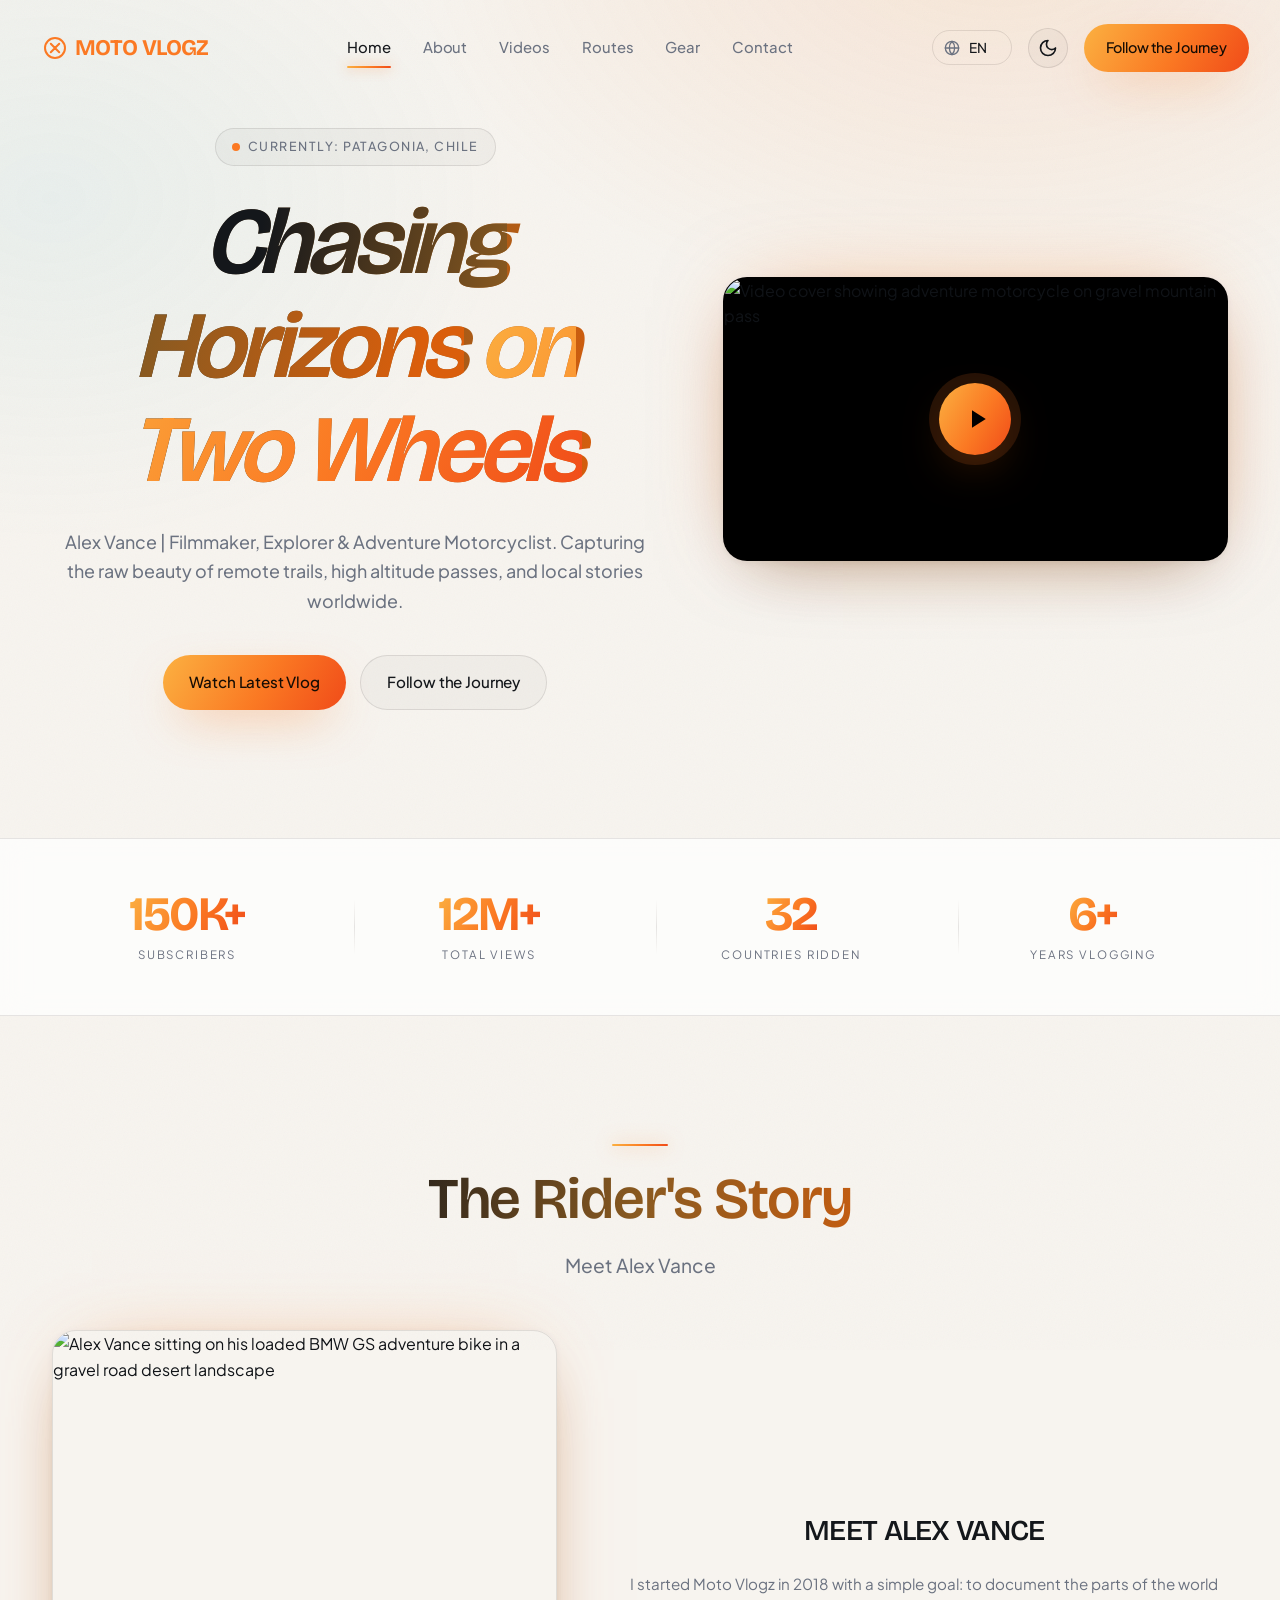
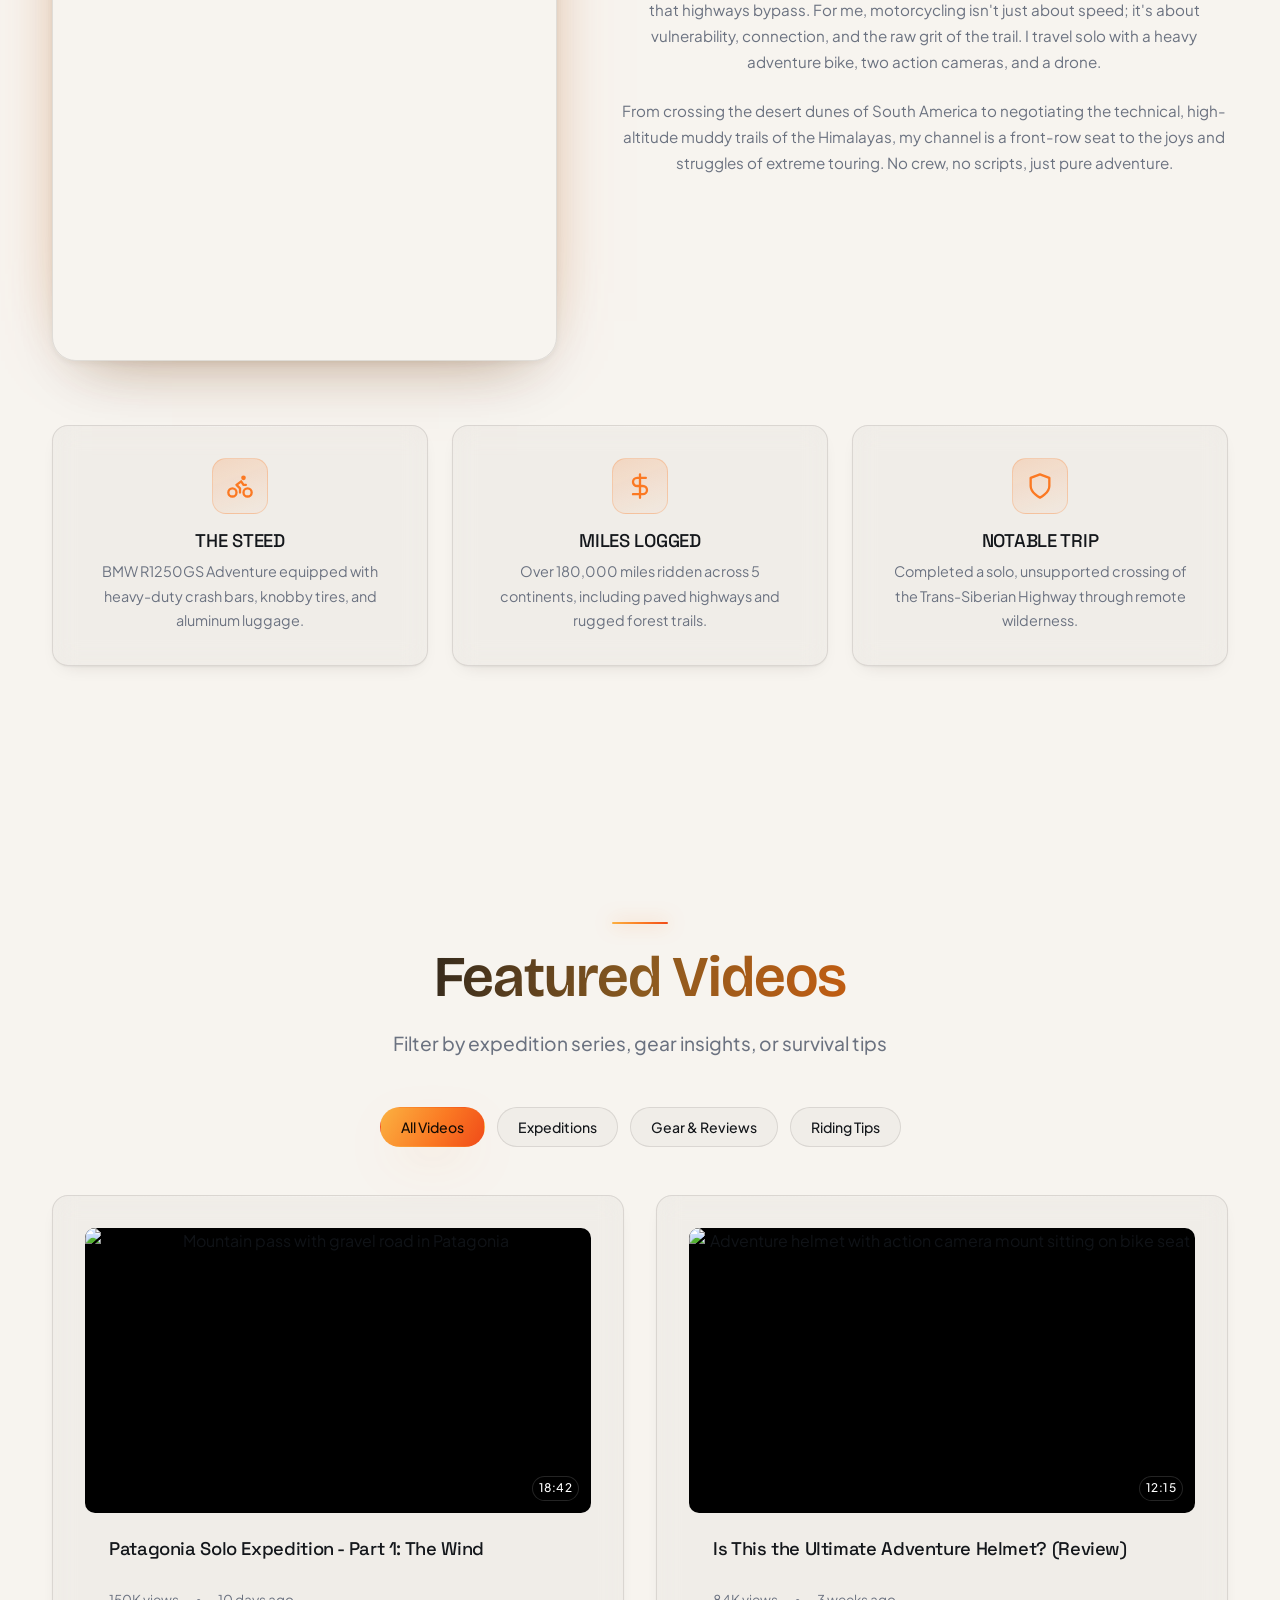
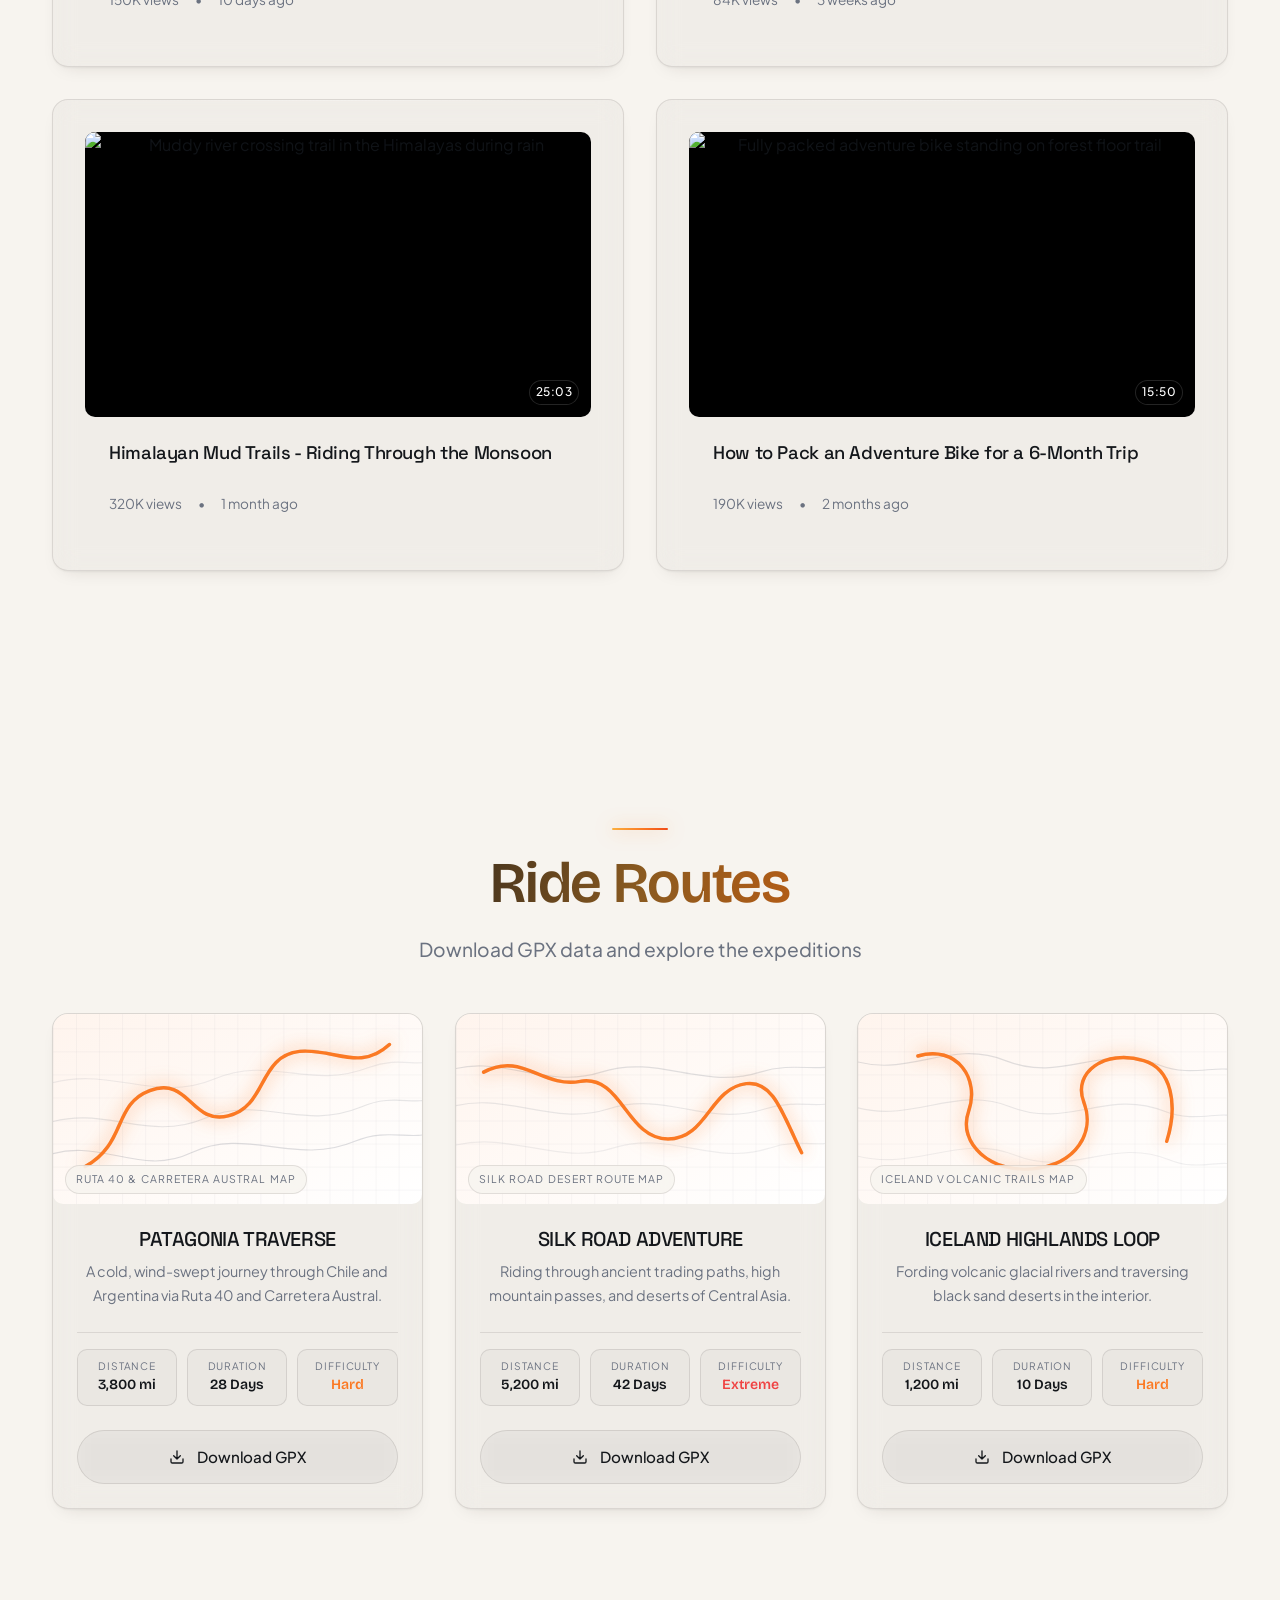
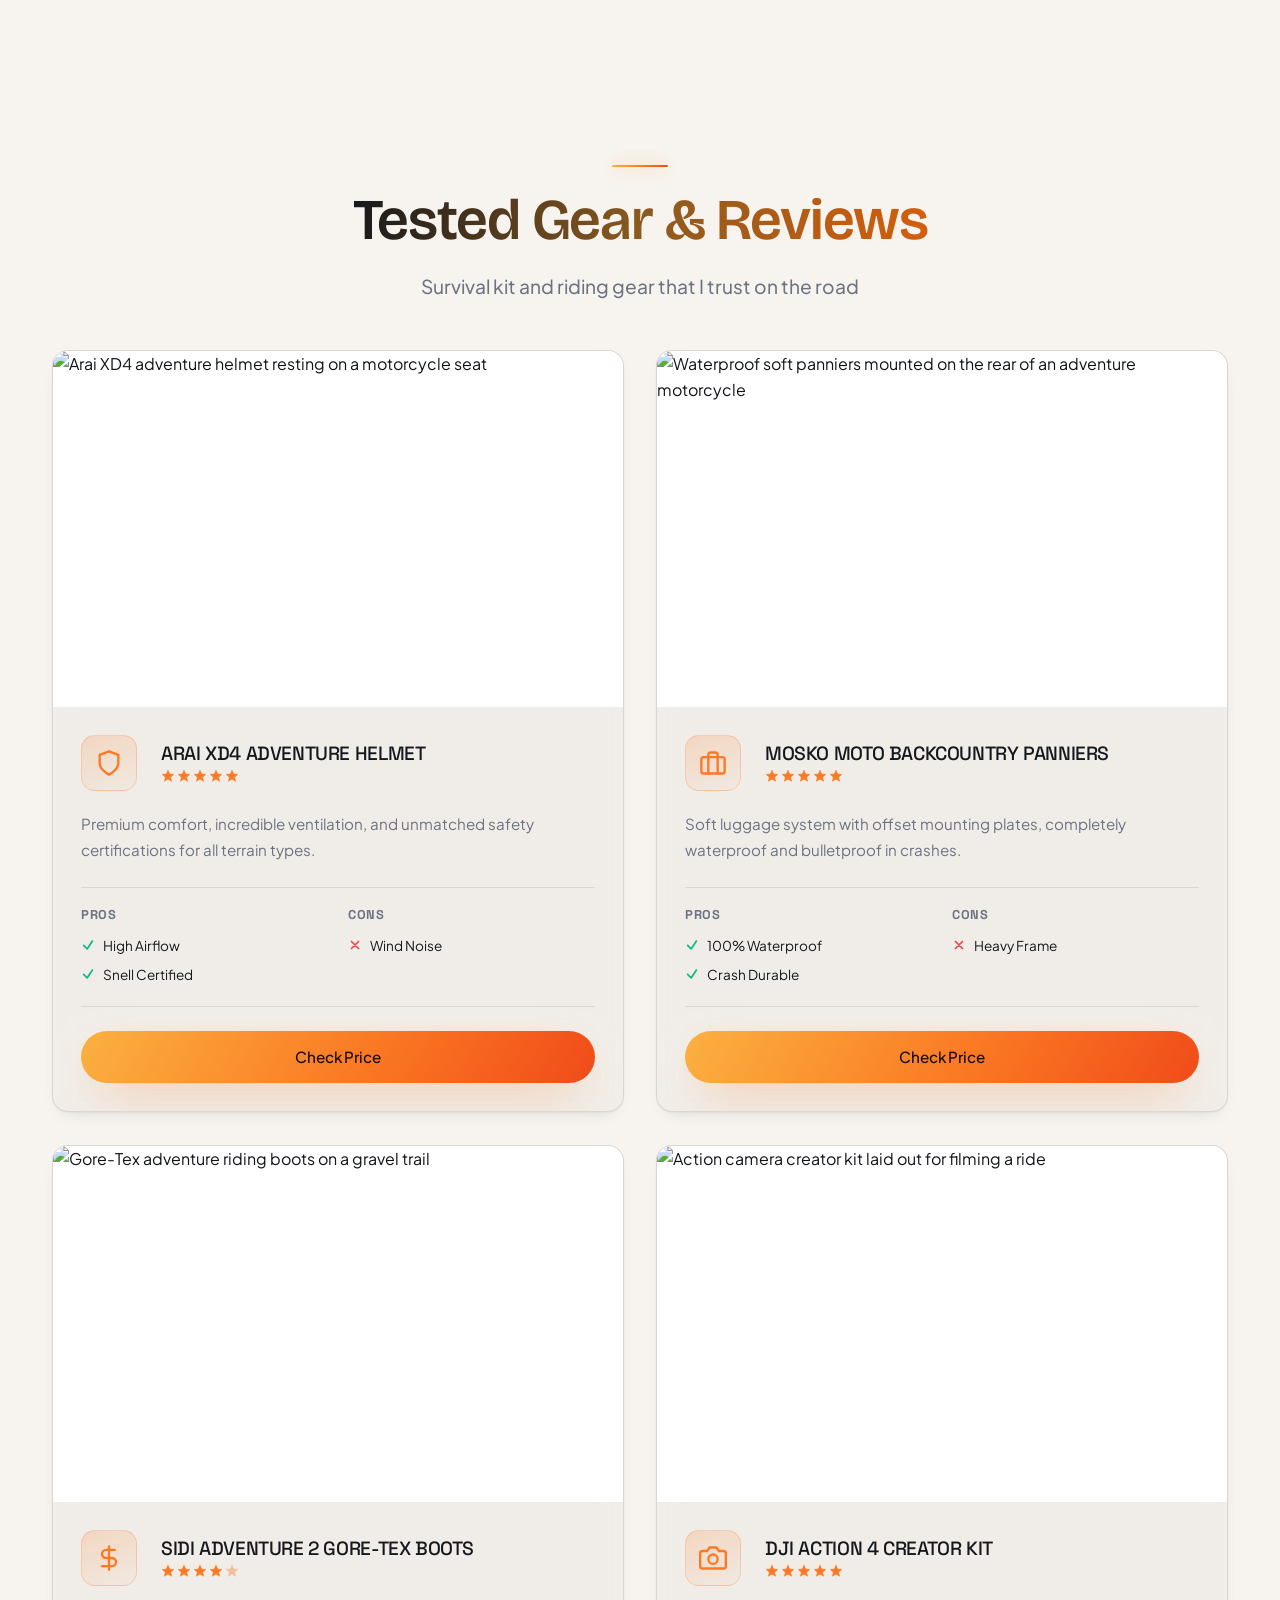
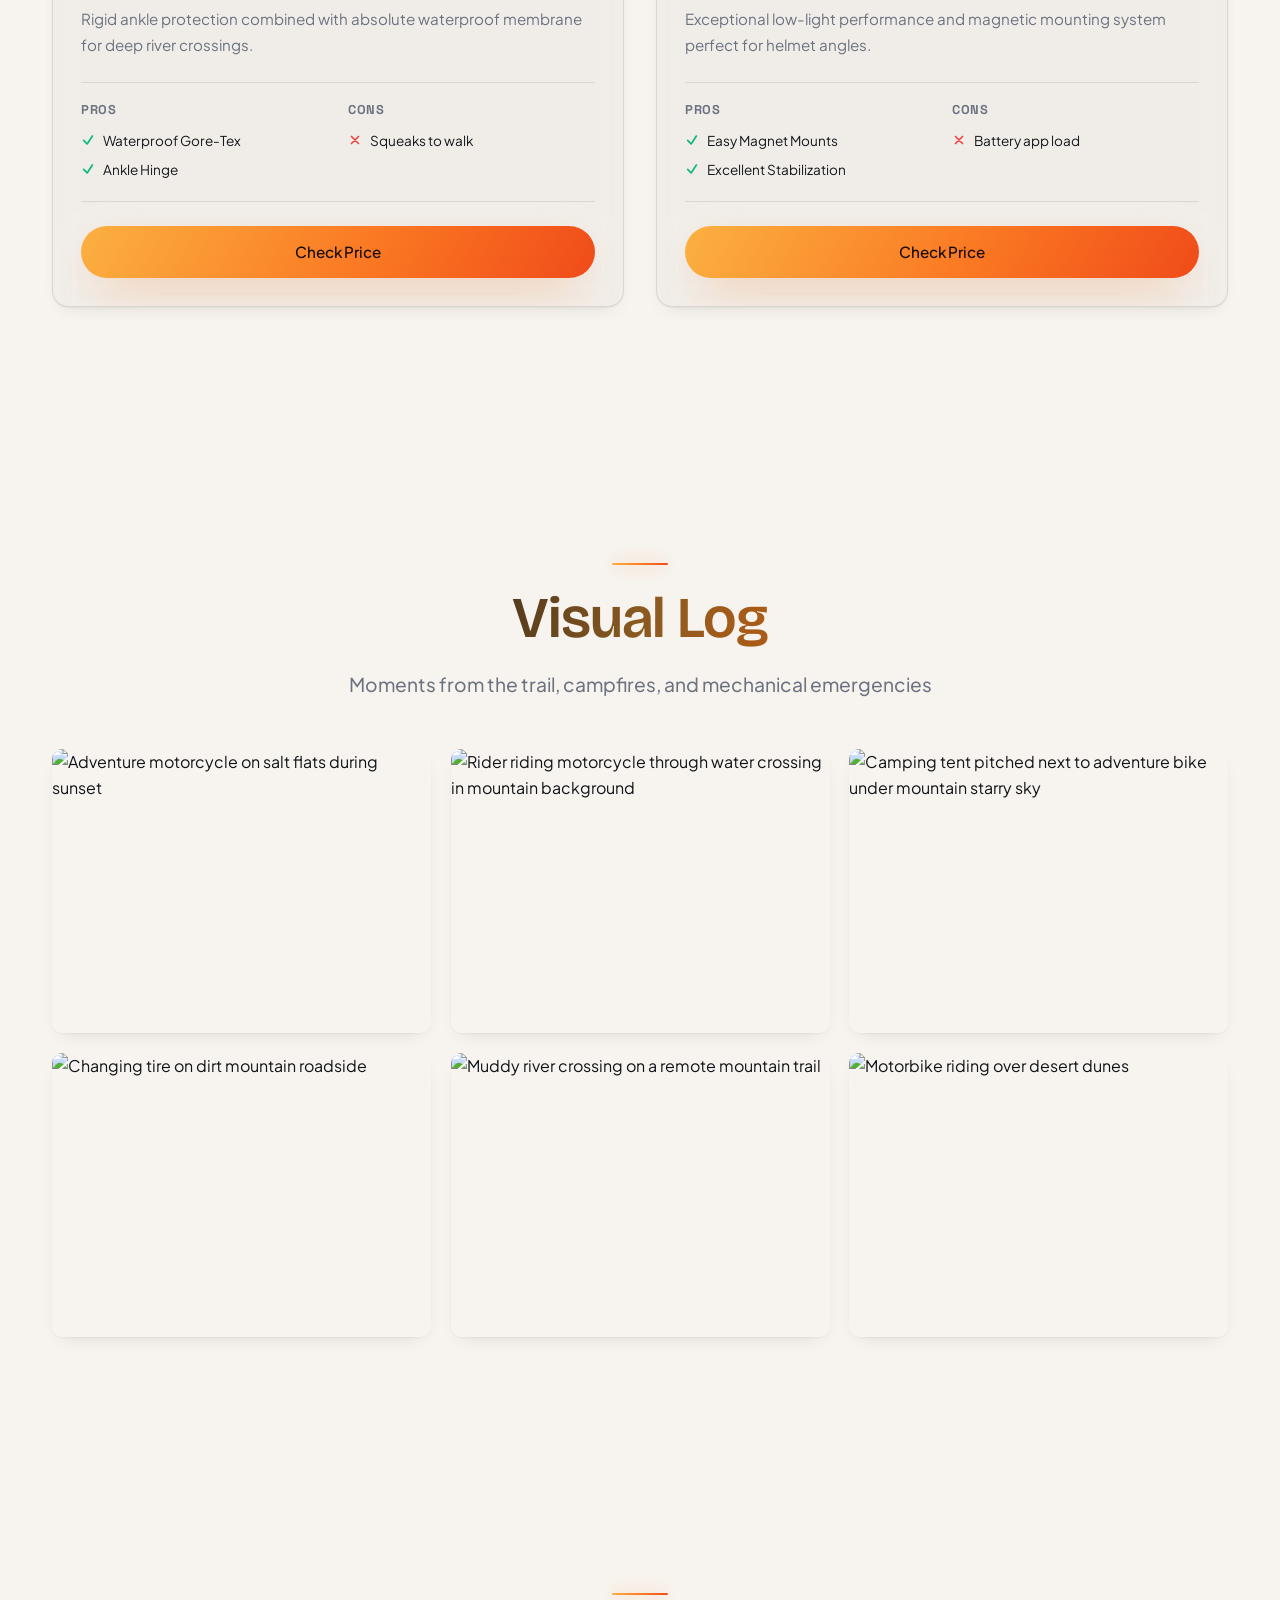
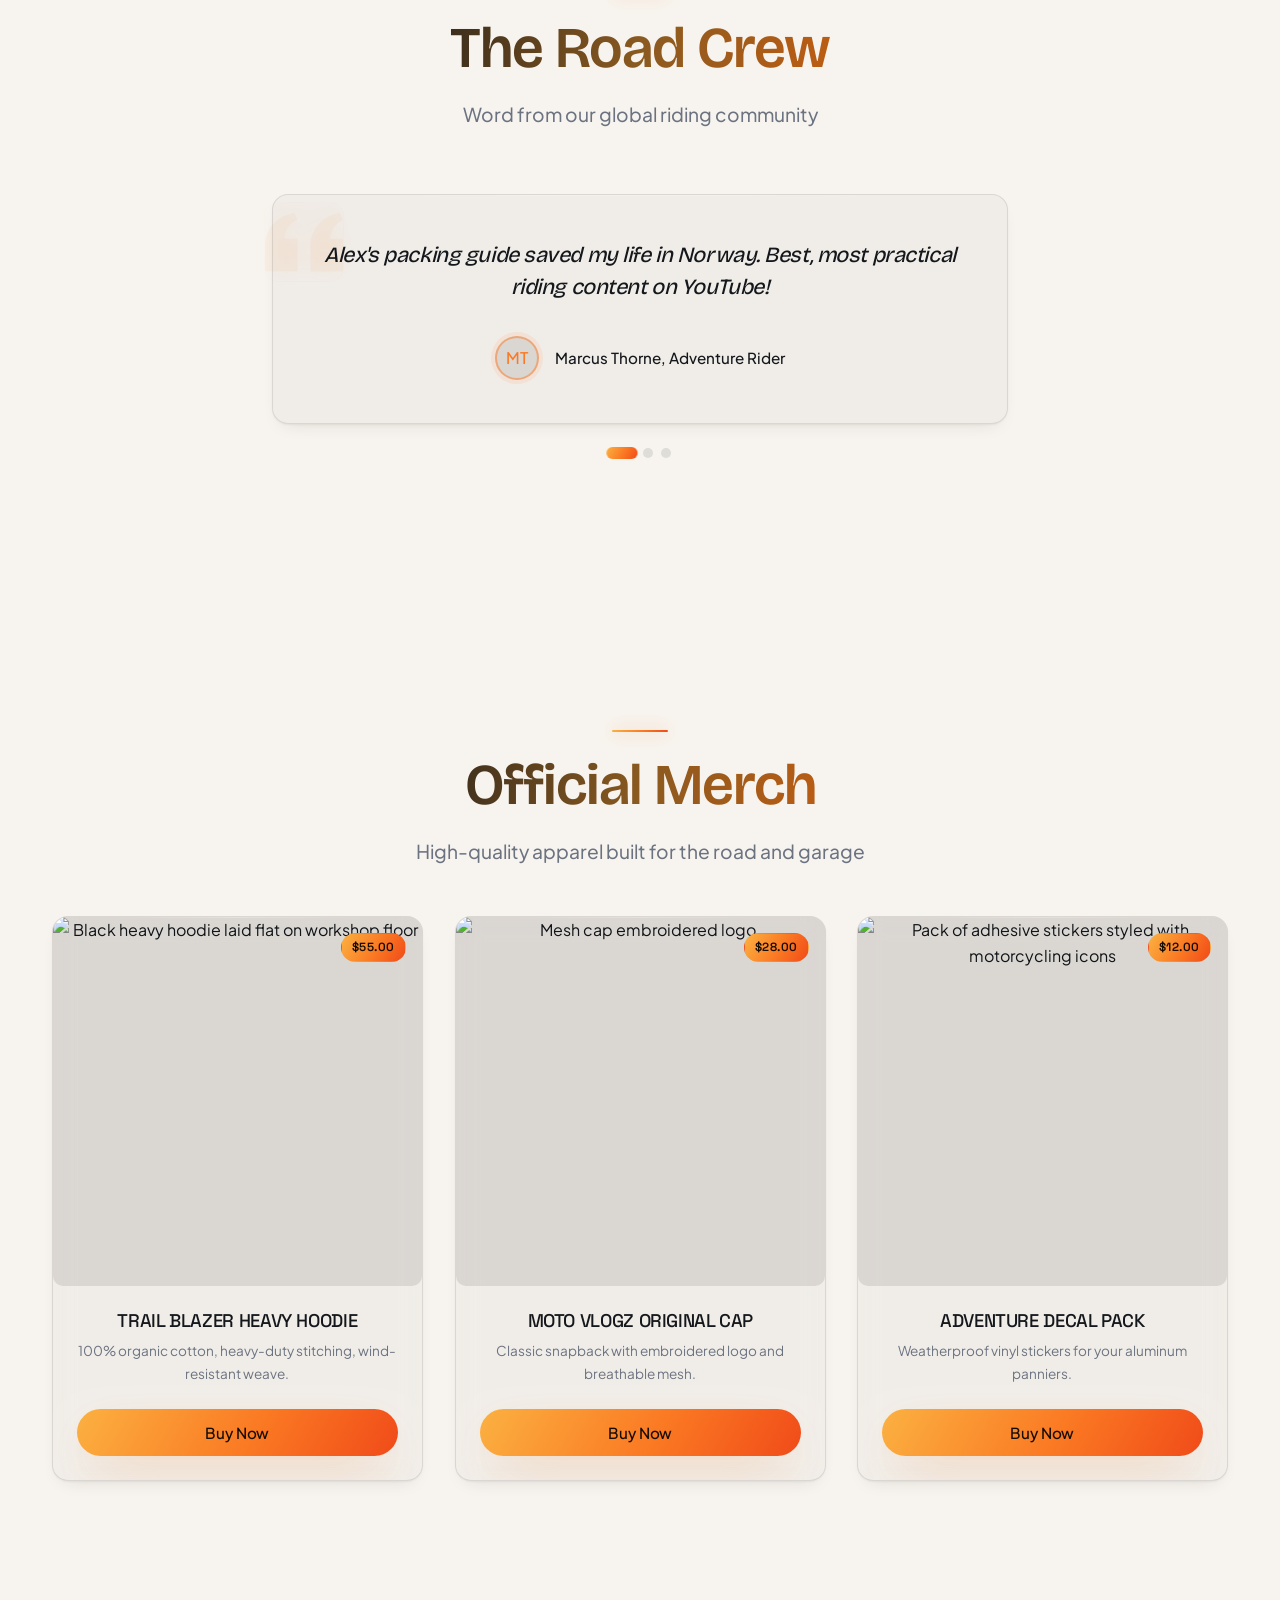
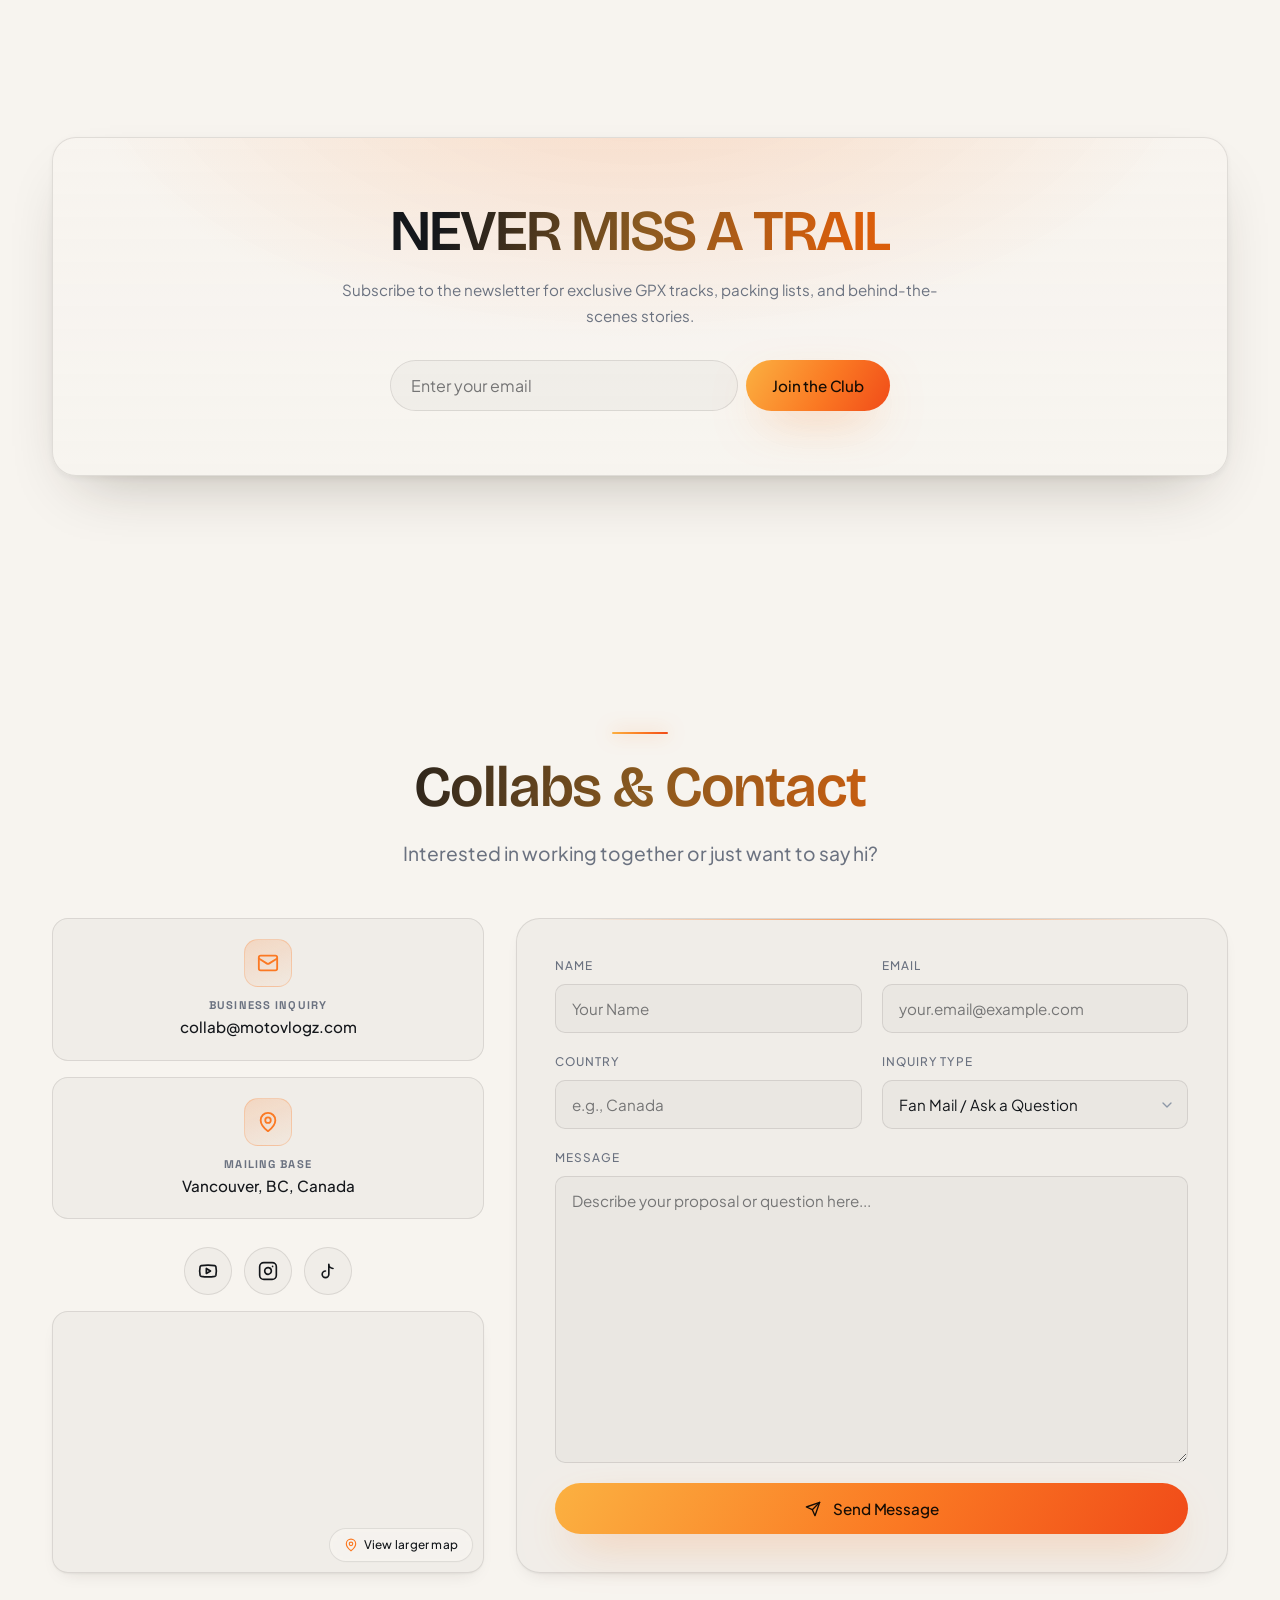
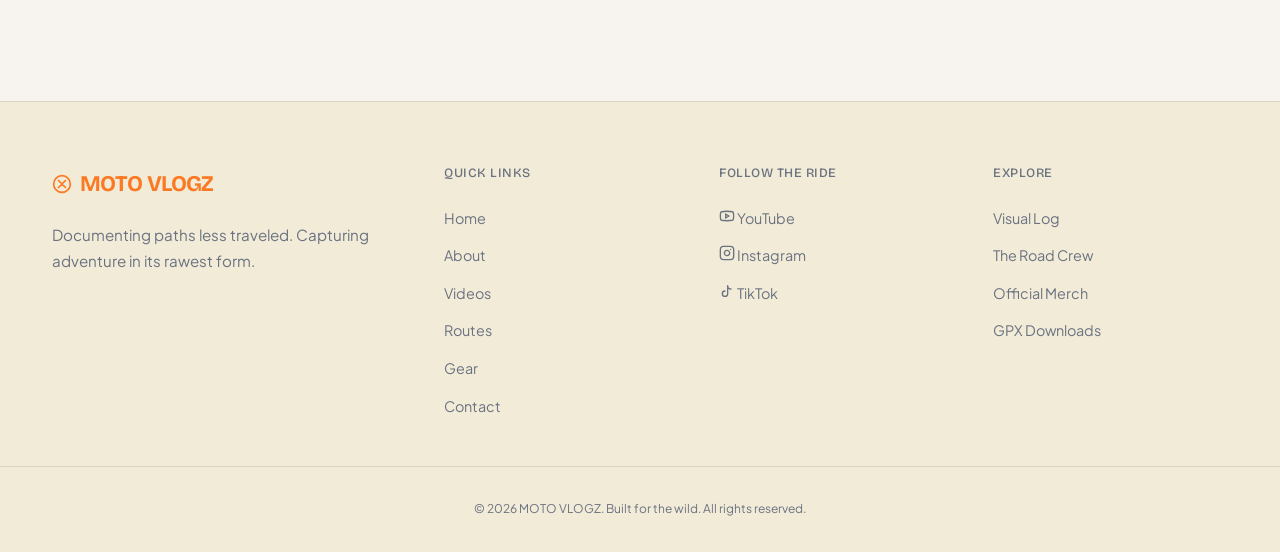
==== commit 5ea4f625: "add social icons near text in footer section with micro-animations" ====
--- a/index.html
+++ b/index.html
@@ -972,7 +972,7 @@
 
           <!-- Item 2 -->
           <div class="gallery-item" onclick="alert('Image modal display simulated for Iceland.')">
-            <img src="https://images.unsplash.com/photo-1599819811279-d5ad9cccf838?q=80&amp;w=600"
+            <img src="https://images.unsplash.com/photo-1533240332313-0db49b439ad3?q=80&amp;w=600"
               alt="Rider riding motorcycle through water crossing in mountain background" class="gallery-img"
               loading="lazy">
             <div class="gallery-overlay">
@@ -982,7 +982,7 @@
 
           <!-- Item 3 -->
           <div class="gallery-item" onclick="alert('Image modal display simulated for Alps.')">
-            <img src="https://images.unsplash.com/photo-1485965120184-e220f721d03e?q=80&amp;w=600"
+            <img src="https://images.unsplash.com/photo-1504280390367-361c6d9f38f4?q=80&amp;w=600"
               alt="Camping tent pitched next to adventure bike under mountain starry sky" class="gallery-img"
               loading="lazy">
             <div class="gallery-overlay">
@@ -992,7 +992,7 @@
 
           <!-- Item 4 -->
           <div class="gallery-item" onclick="alert('Image modal display simulated for Pamir.')">
-            <img src="https://images.unsplash.com/photo-1558981806-ec527fa84c39?q=80&amp;w=600"
+            <img src="https://images.unsplash.com/photo-1486006920555-c77dce18193b?q=80&amp;w=600"
               alt="Changing tire on dirt mountain roadside" class="gallery-img" loading="lazy">
             <div class="gallery-overlay">
               <span class="gallery-caption" data-i18n="gallery.img_4_caption">Roadside Tire Repair, Pamir Highway</span>
@@ -1001,7 +1001,7 @@
 
           <!-- Item 5 -->
           <div class="gallery-item" onclick="alert('Image modal display simulated for Karakoram.')">
-            <img src="https://images.unsplash.com/photo-1547549082-6bc09f2049ae?q=80&amp;w=600"
+            <img src="https://images.unsplash.com/photo-1454496522488-7a8e488e8606?q=80&amp;w=600"
               alt="Muddy river crossing on a remote mountain trail" class="gallery-img" loading="lazy">
             <div class="gallery-overlay">
               <span class="gallery-caption" data-i18n="gallery.img_5_caption">Sunrise over Karakoram Range,
@@ -1011,7 +1011,7 @@
 
           <!-- Item 6 -->
           <div class="gallery-item" onclick="alert('Image modal display simulated for Sahara.')">
-            <img src="https://images.unsplash.com/photo-1568772585407-9361f9bf3a87?q=80&amp;w=600"
+            <img src="https://images.unsplash.com/photo-1509316975850-ff9c5deb0cd9?q=80&amp;w=600"
               alt="Motorbike riding over desert dunes" class="gallery-img" loading="lazy">
             <div class="gallery-overlay">
               <span class="gallery-caption" data-i18n="gallery.img_6_caption">Dunes of Sahara, Morocco</span>
@@ -1106,7 +1106,7 @@
           <!-- Item 1 -->
           <article class="card-rule merch-card">
             <div class="merch-image-box">
-              <img src="https://images.unsplash.com/photo-1517649763962-0c623066013b?q=80&amp;w=400"
+              <img src="https://images.unsplash.com/photo-1620799140408-edc6dcb6d633?q=80&amp;w=400"
                 alt="Black heavy hoodie laid flat on workshop floor" class="merch-img" loading="lazy">
               <span class="merch-price">$55.00</span>
             </div>
@@ -1125,7 +1125,7 @@
           <!-- Item 2 -->
           <article class="card-rule merch-card">
             <div class="merch-image-box">
-              <img src="https://images.unsplash.com/photo-1558981806-ec527fa84c39?q=80&amp;w=400"
+              <img src="https://images.unsplash.com/photo-1588850561407-ed78c282e89b?q=80&amp;w=400"
                 alt="Mesh cap embroidered logo" class="merch-img" loading="lazy">
               <span class="merch-price">$28.00</span>
             </div>
@@ -1143,7 +1143,7 @@
           <!-- Item 3 -->
           <article class="card-rule merch-card">
             <div class="merch-image-box">
-              <img src="https://images.unsplash.com/photo-1568772585407-9361f9bf3a87?q=80&amp;w=400"
+              <img src="https://images.unsplash.com/photo-1597239450996-ea7c2c564412?q=80&amp;w=400"
                 alt="Pack of adhesive stickers styled with motorcycling icons" class="merch-img" loading="lazy">
               <span class="merch-price">$12.00</span>
             </div>
@@ -1365,9 +1365,32 @@
       <div class="footer-col">
         <h4 data-i18n="footer.social">Follow the Ride</h4>
         <ul class="footer-links">
-          <li><a href="https://youtube.com/c/motovlogz" target="_blank" rel="noopener noreferrer">YouTube</a></li>
-          <li><a href="https://instagram.com/motovlogz" target="_blank" rel="noopener noreferrer">Instagram</a></li>
-          <li><a href="https://tiktok.com/@motovlogz" target="_blank" rel="noopener noreferrer">TikTok</a></li>
+          <li>
+            <a href="https://youtube.com/c/motovlogz" target="_blank" rel="noopener noreferrer">
+              <svg xmlns="http://www.w3.org/2000/svg" viewBox="0 0 24 24" fill="none" stroke="currentColor" stroke-width="2" stroke-linecap="round" stroke-linejoin="round" width="16" height="16">
+                <path d="M2.5 17a24.12 24.12 0 0 1 0-10 2 2 0 0 1 1.4-1.4 49.56 49.56 0 0 1 16.2 0A2 2 0 0 1 21.5 7a24.12 24.12 0 0 1 0 10 2 2 0 0 1-1.4 1.4 49.55 49.55 0 0 1-16.2 0A2 2 0 0 1 2.5 17Z" />
+                <path d="m10 15 5-3-5-3v6Z" />
+              </svg>
+              YouTube
+            </a>
+          </li>
+          <li>
+            <a href="https://instagram.com/motovlogz" target="_blank" rel="noopener noreferrer">
+              <svg xmlns="http://www.w3.org/2000/svg" viewBox="0 0 24 24" fill="none" stroke="currentColor" stroke-width="2" stroke-linecap="round" stroke-linejoin="round" width="16" height="16">
+                <rect width="20" height="20" x="2" y="2" rx="5" ry="5" />
+                <path d="M16 11.37A4 4 0 1 1 12.63 8 4 4 0 0 1 16 11.37zM17.5 6.5h.01" />
+              </svg>
+              Instagram
+            </a>
+          </li>
+          <li>
+            <a href="https://tiktok.com/@motovlogz" target="_blank" rel="noopener noreferrer">
+              <svg xmlns="http://www.w3.org/2000/svg" viewBox="0 0 24 24" fill="none" stroke="currentColor" stroke-width="2" stroke-linecap="round" stroke-linejoin="round" width="16" height="16">
+                <path d="M9 12a4 4 0 1 0 4 4V4a5 5 0 0 0 5 5" />
+              </svg>
+              TikTok
+            </a>
+          </li>
         </ul>
       </div>
 
--- a/assets/css/style.css
+++ b/assets/css/style.css
@@ -1414,7 +1414,7 @@
    -------------------------------------------------------------------------- */
 .cta-banner-wrapper {
   background: linear-gradient(rgba(9, 11, 14, 0.9), rgba(9, 11, 14, 0.9)),
-              url('https://images.unsplash.com/photo-1517649763962-0c623066013b?q=80&w=2070');
+              url('https://images.unsplash.com/photo-1469854523086-cc02fe5d8800?q=80&w=2070');
   background-size: cover;
   background-position: center;
   background-attachment: fixed;
@@ -1429,7 +1429,7 @@
 
 [data-theme="light"] .cta-banner-wrapper {
   background: linear-gradient(rgba(250, 247, 242, 0.9), rgba(250, 247, 242, 0.9)),
-              url('https://images.unsplash.com/photo-1517649763962-0c623066013b?q=80&w=2070');
+              url('https://images.unsplash.com/photo-1469854523086-cc02fe5d8800?q=80&w=2070');
   background-size: cover;
   background-position: center;
 }
@@ -1677,13 +1677,26 @@
 }
 
 .footer-links a {
+  display: inline-flex;
+  align-items: center;
+  gap: 8px;
   font-size: 0.9rem;
   color: var(--color-text-muted);
+  transition: color var(--transition), padding-left var(--transition);
 }
 
 .footer-links a:hover {
   color: var(--color-primary);
   padding-left: 4px;
+}
+
+.footer-links a svg {
+  flex-shrink: 0;
+  transition: transform var(--transition);
+}
+
+.footer-links a:hover svg {
+  transform: scale(1.15);
 }
 
 .footer-bottom {
--- a/assets/css/premium.css
+++ b/assets/css/premium.css
@@ -1313,7 +1313,7 @@
   background-image:
     radial-gradient(50rem 24rem at 50% -20%, hsla(24,96%,54%,.28), transparent 70%),
     linear-gradient(rgba(6, 7, 9, .74), rgba(6, 7, 9, .82)),
-    url('https://images.unsplash.com/photo-1517649763962-0c623066013b?q=80&w=2070');
+    url('https://images.unsplash.com/photo-1469854523086-cc02fe5d8800?q=80&w=2070');
   background-size: cover, cover, cover;
   background-position: center, center, center;
   background-repeat: no-repeat;
@@ -1324,7 +1324,7 @@
   background-image:
     radial-gradient(50rem 24rem at 50% -20%, hsla(24,96%,54%,.20), transparent 70%),
     linear-gradient(rgba(247, 244, 239, .80), rgba(247, 244, 239, .86)),
-    url('https://images.unsplash.com/photo-1517649763962-0c623066013b?q=80&w=2070');
+    url('https://images.unsplash.com/photo-1469854523086-cc02fe5d8800?q=80&w=2070');
 }
 
 /* The photo darkens the panel, so the copy needs to sit above it in white */
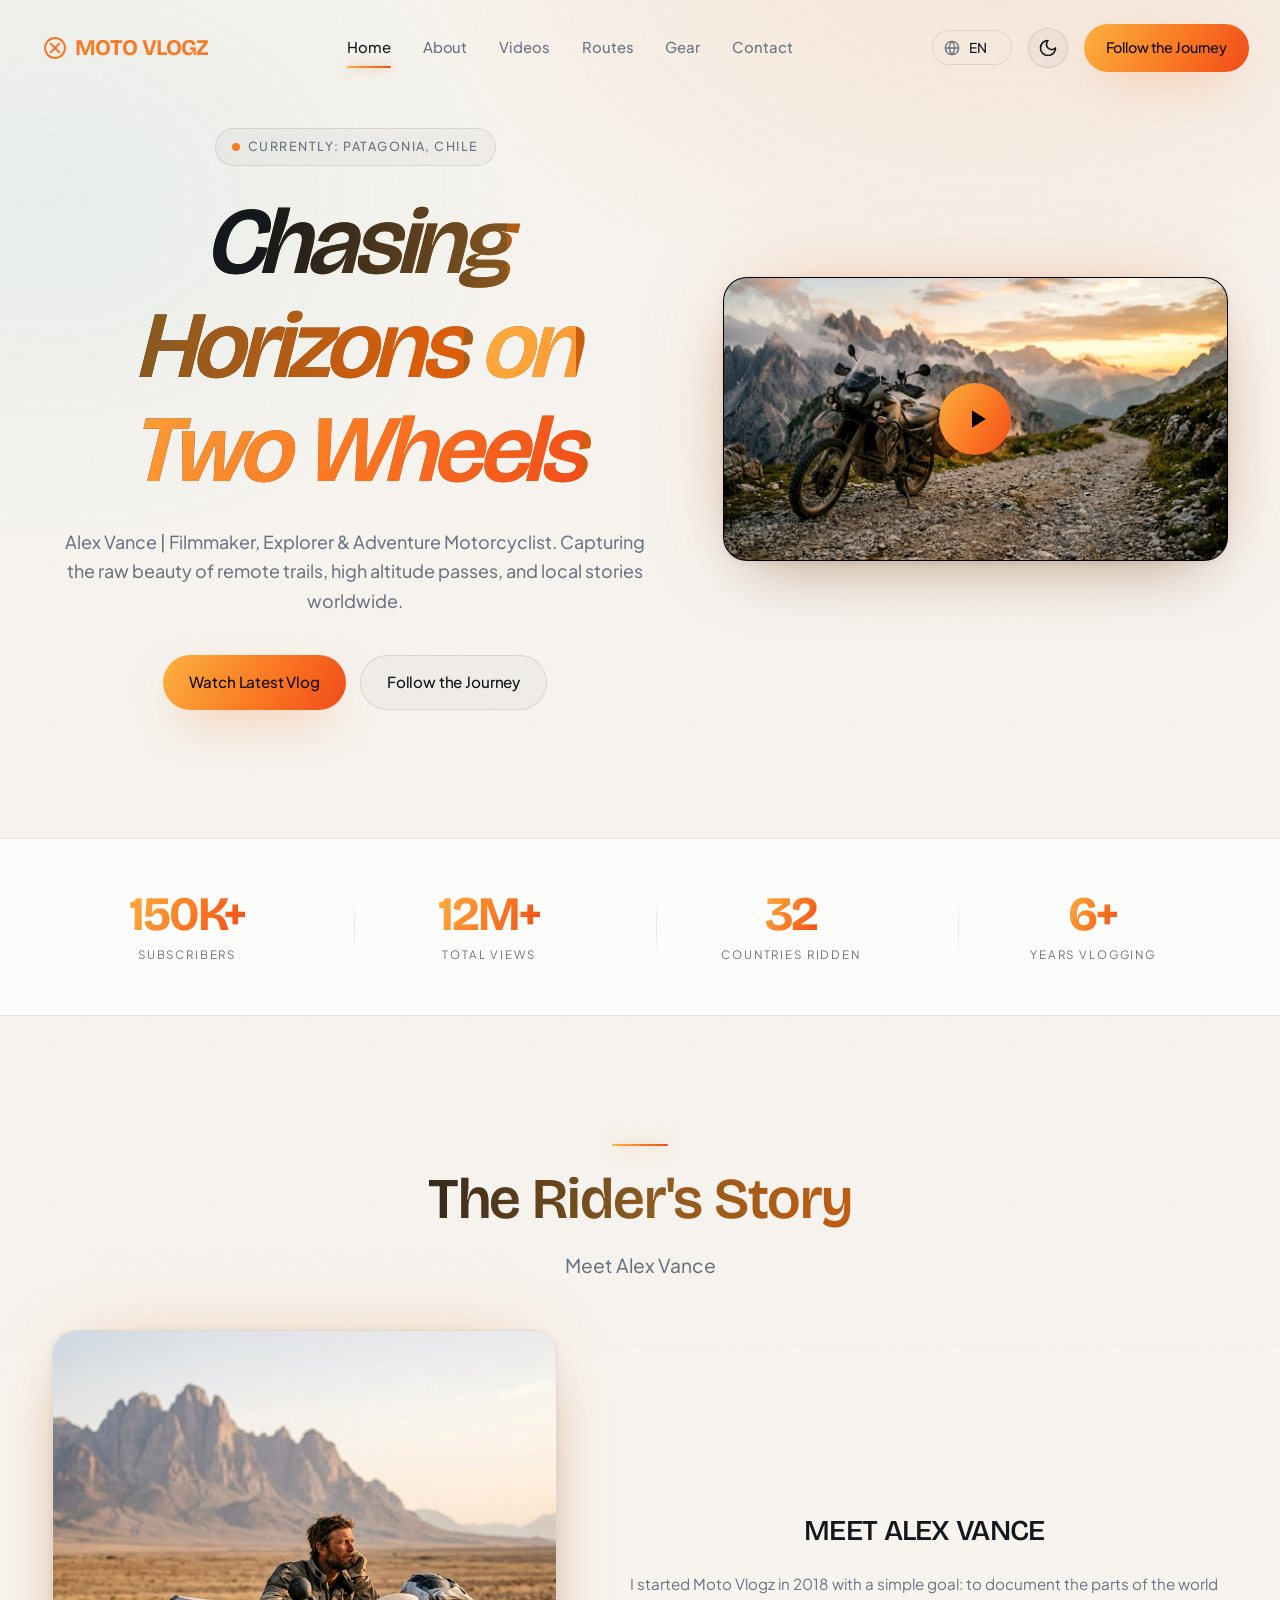
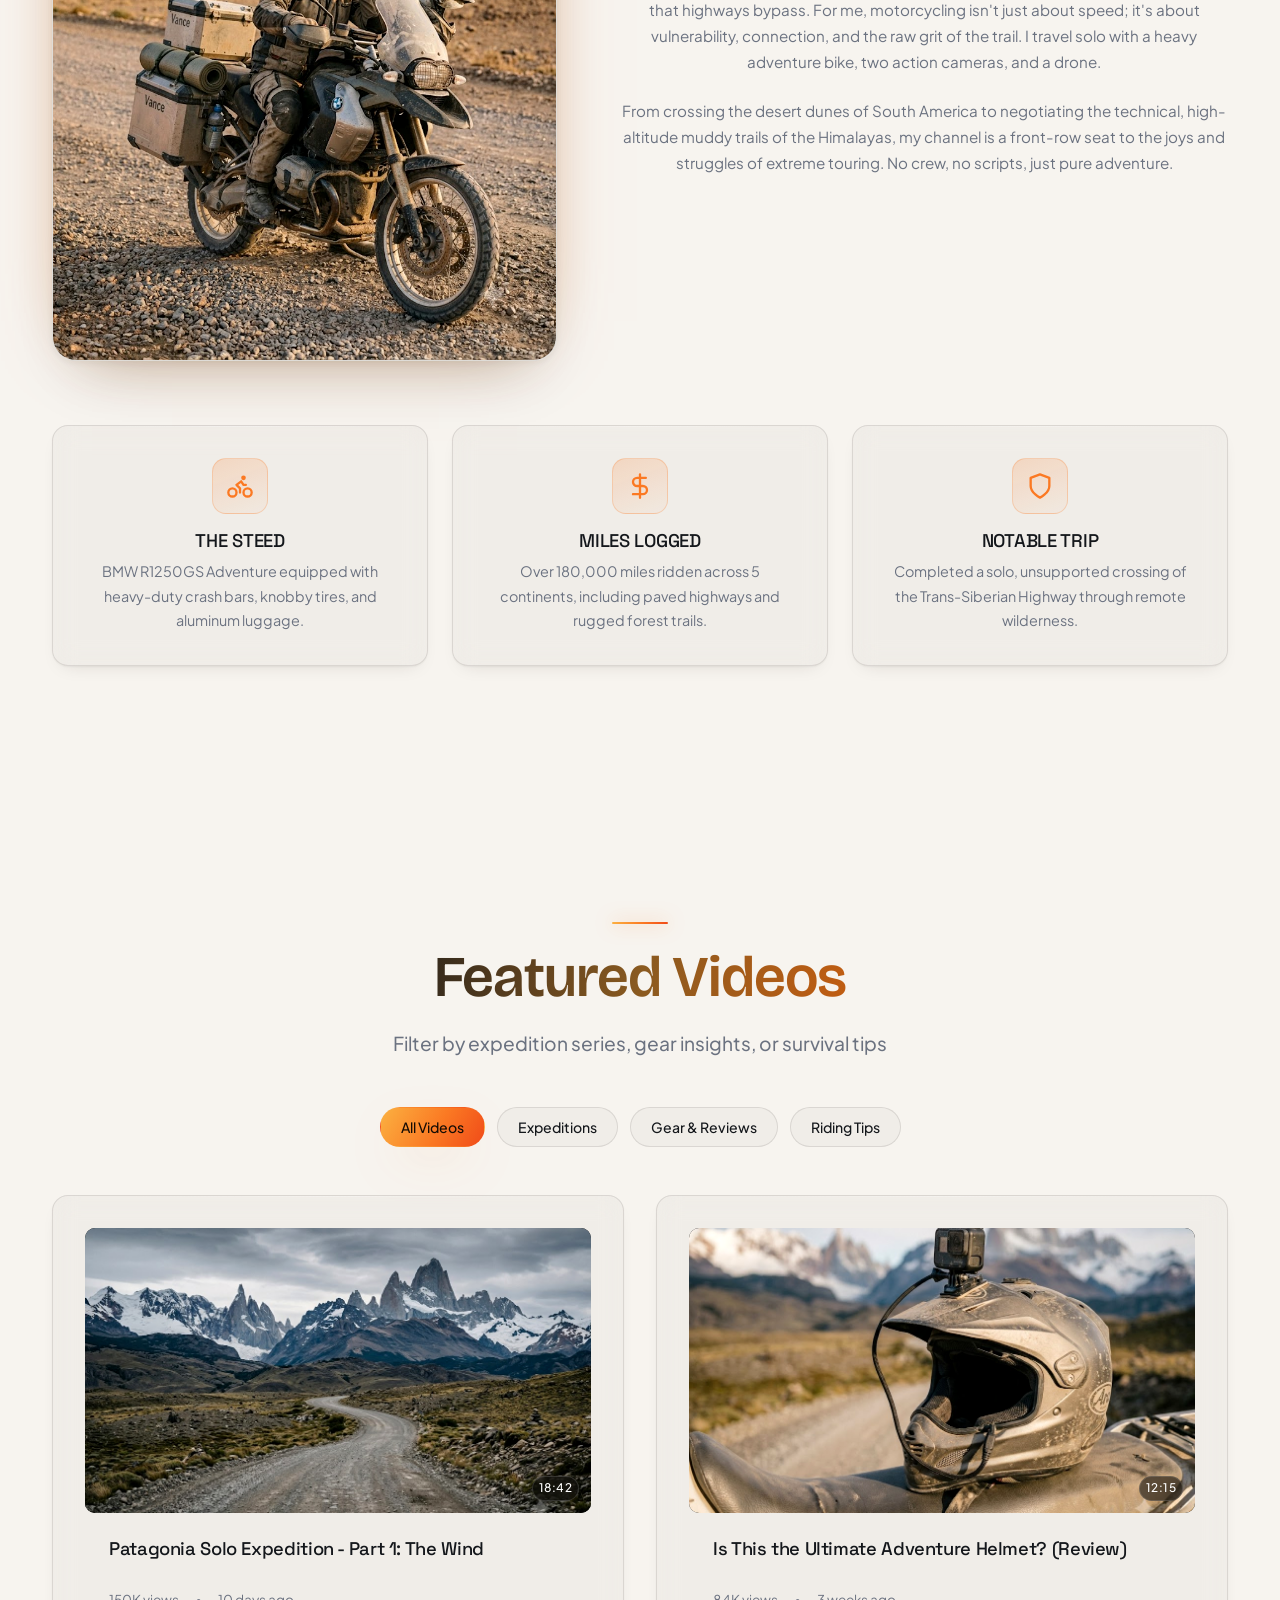
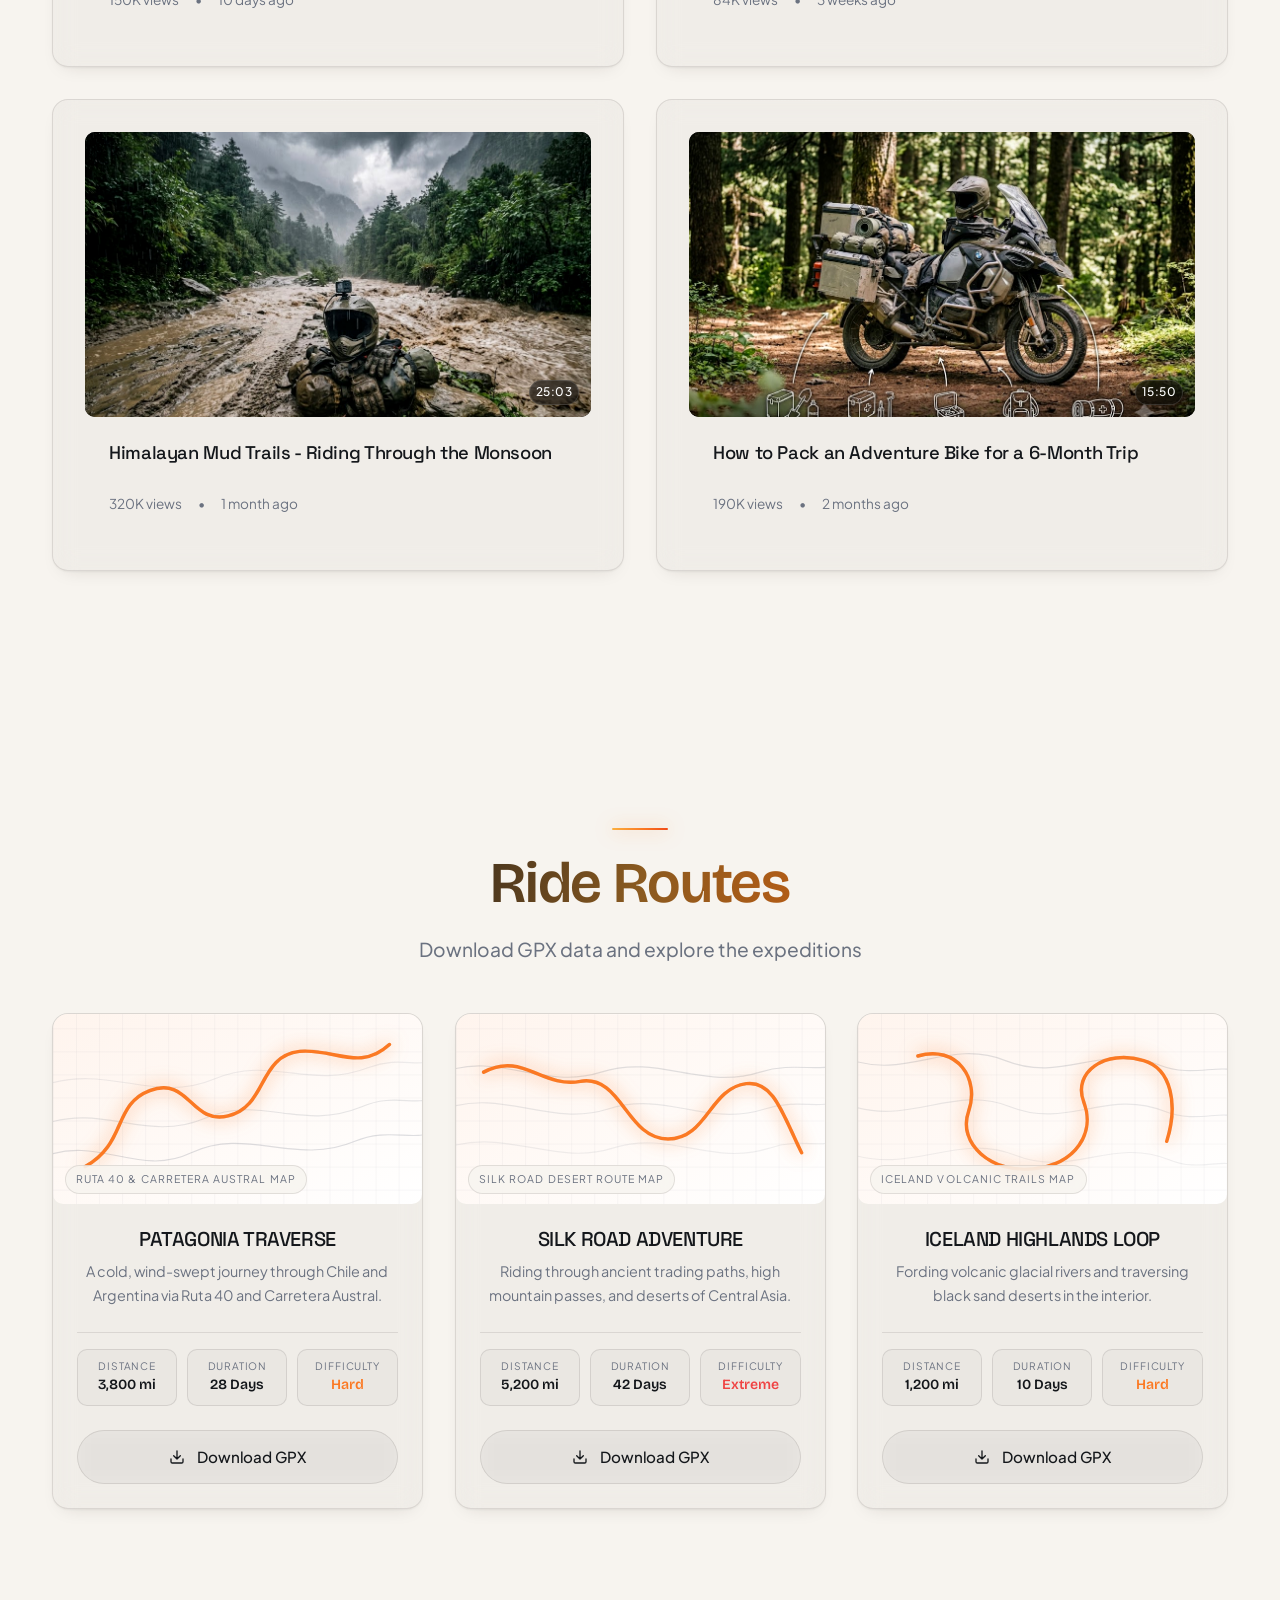
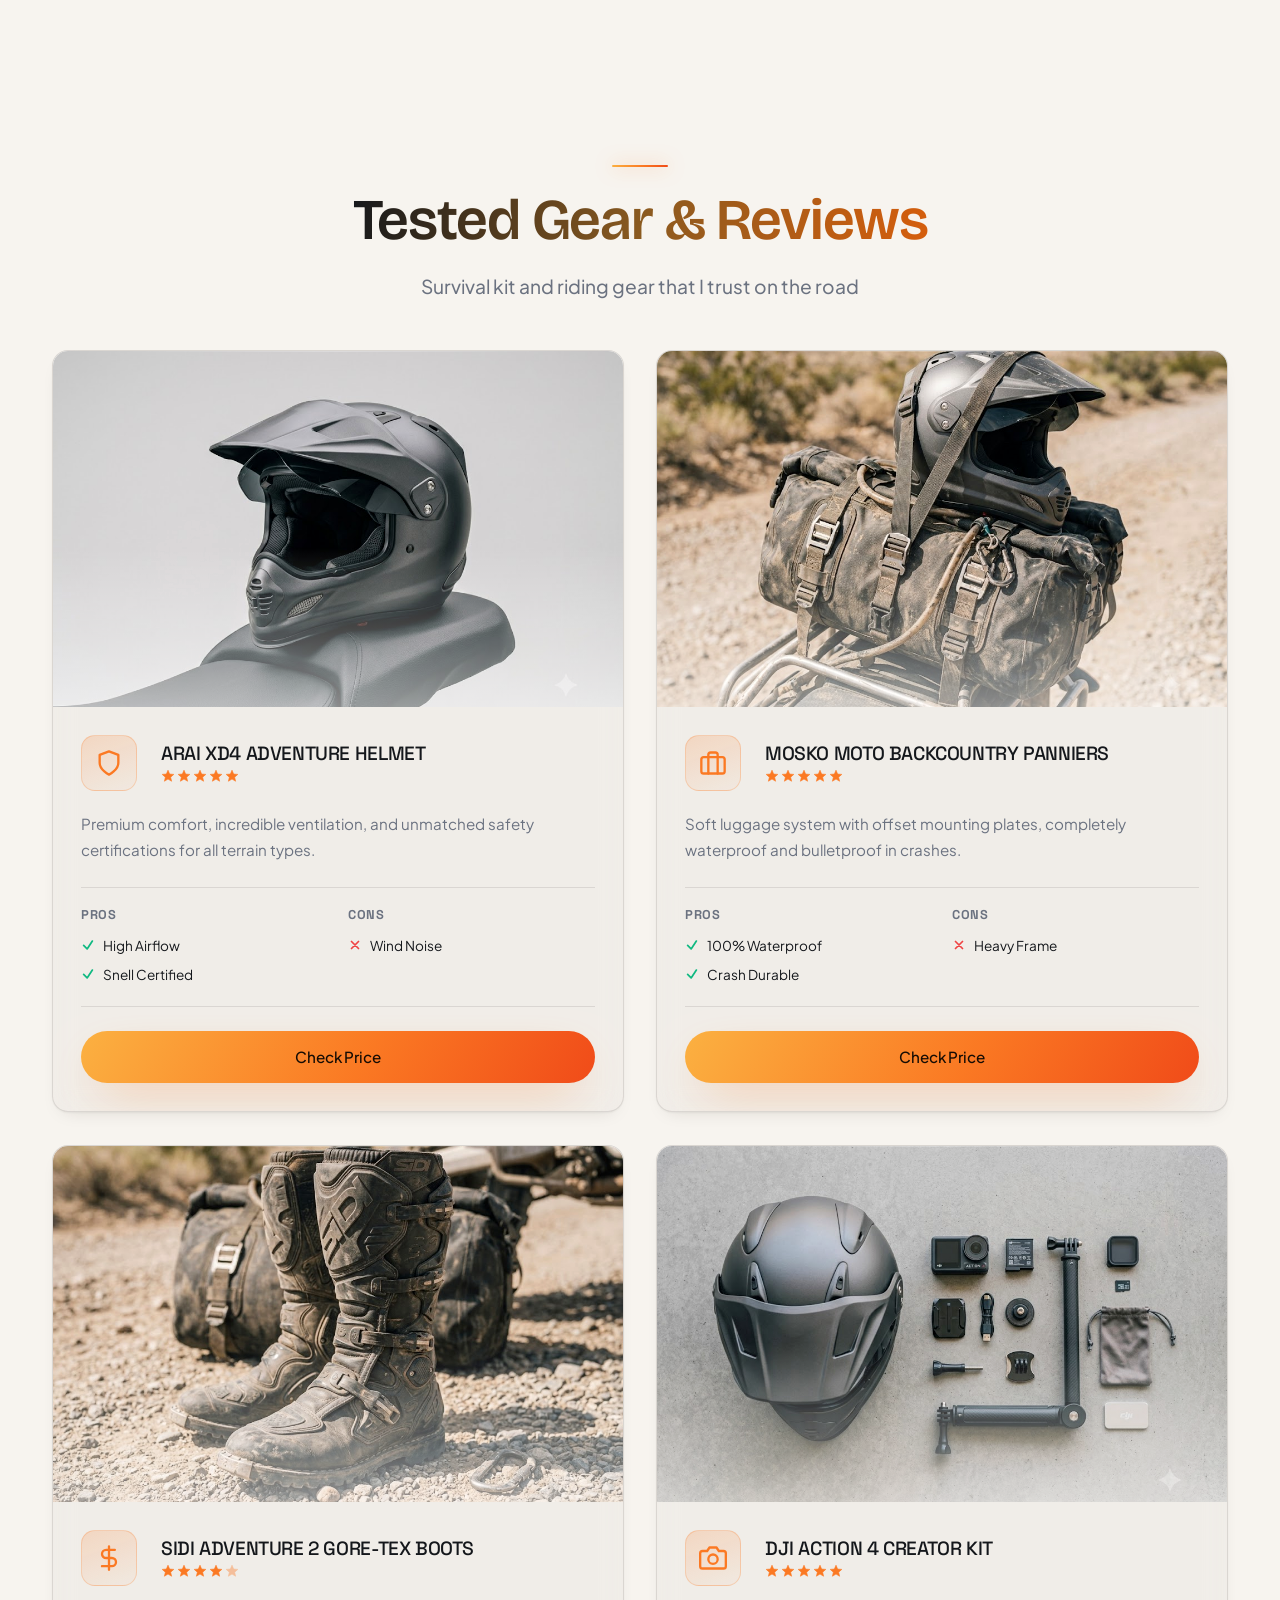
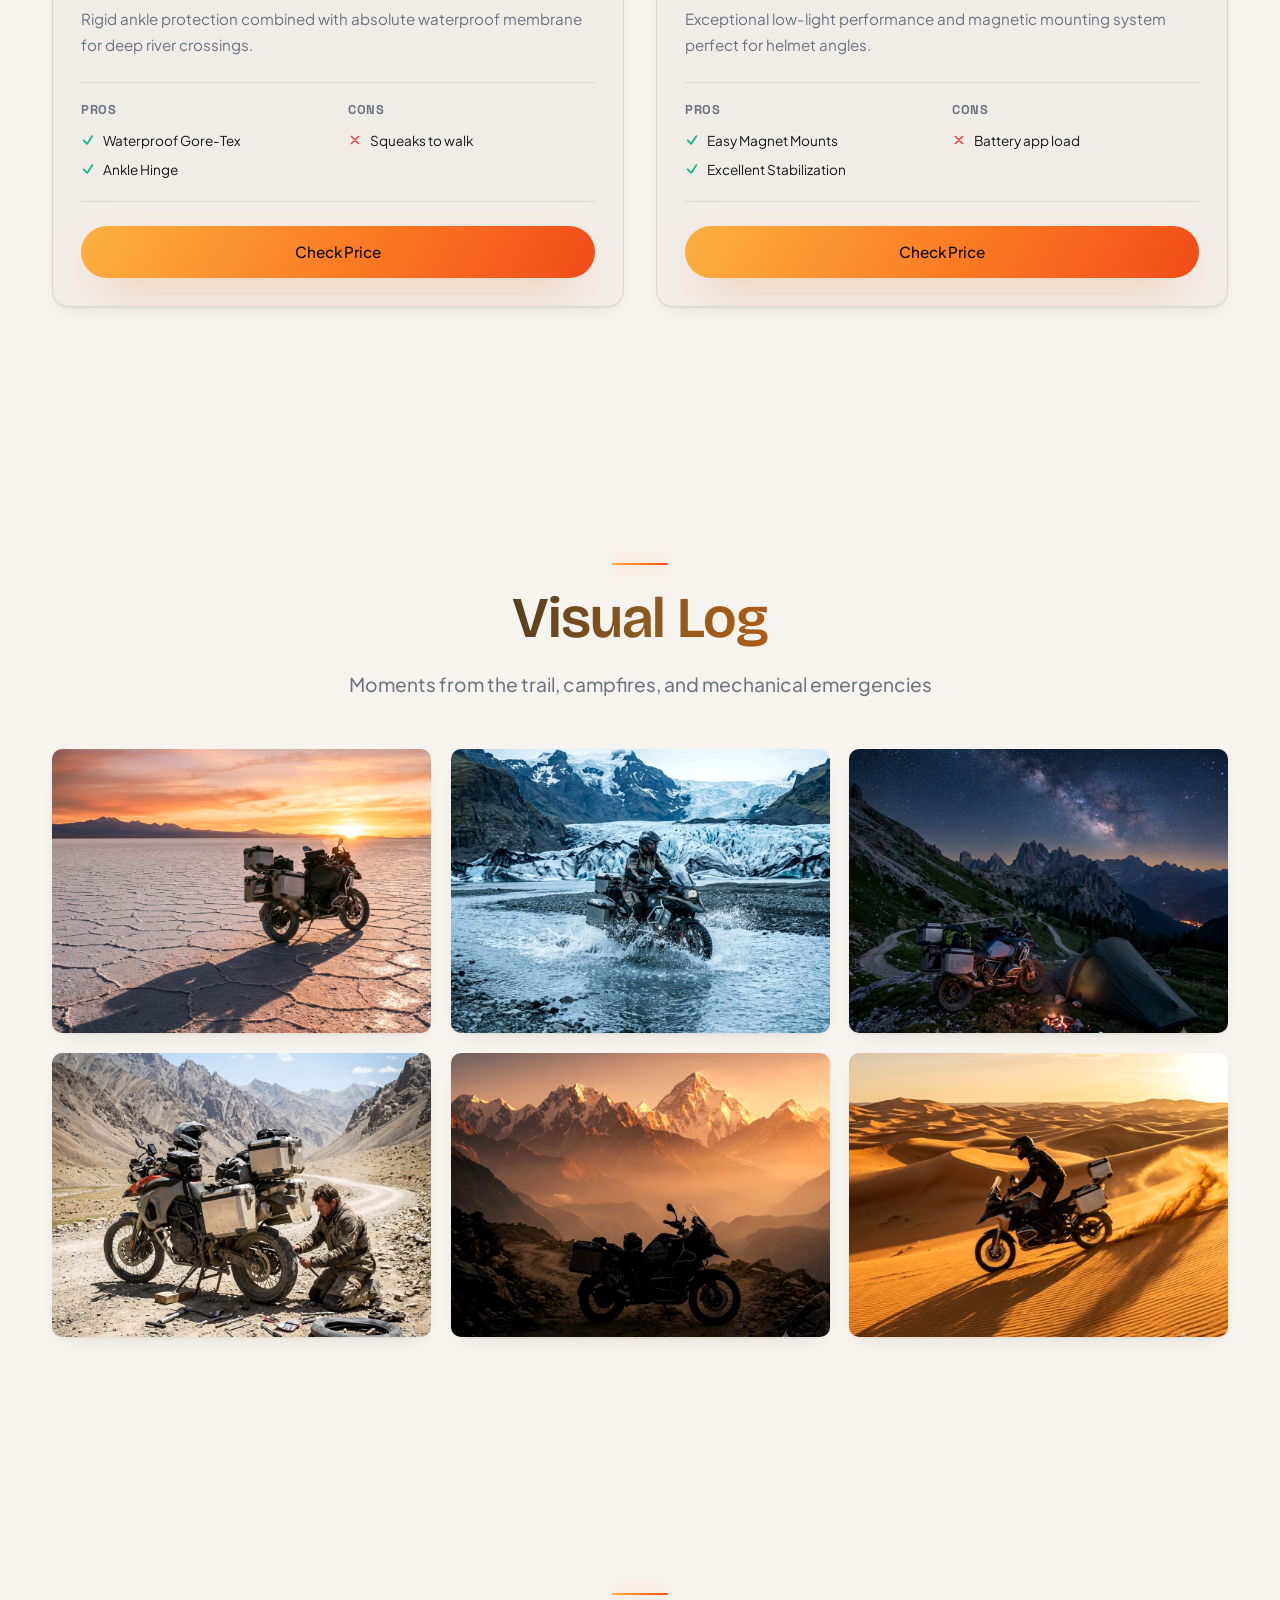
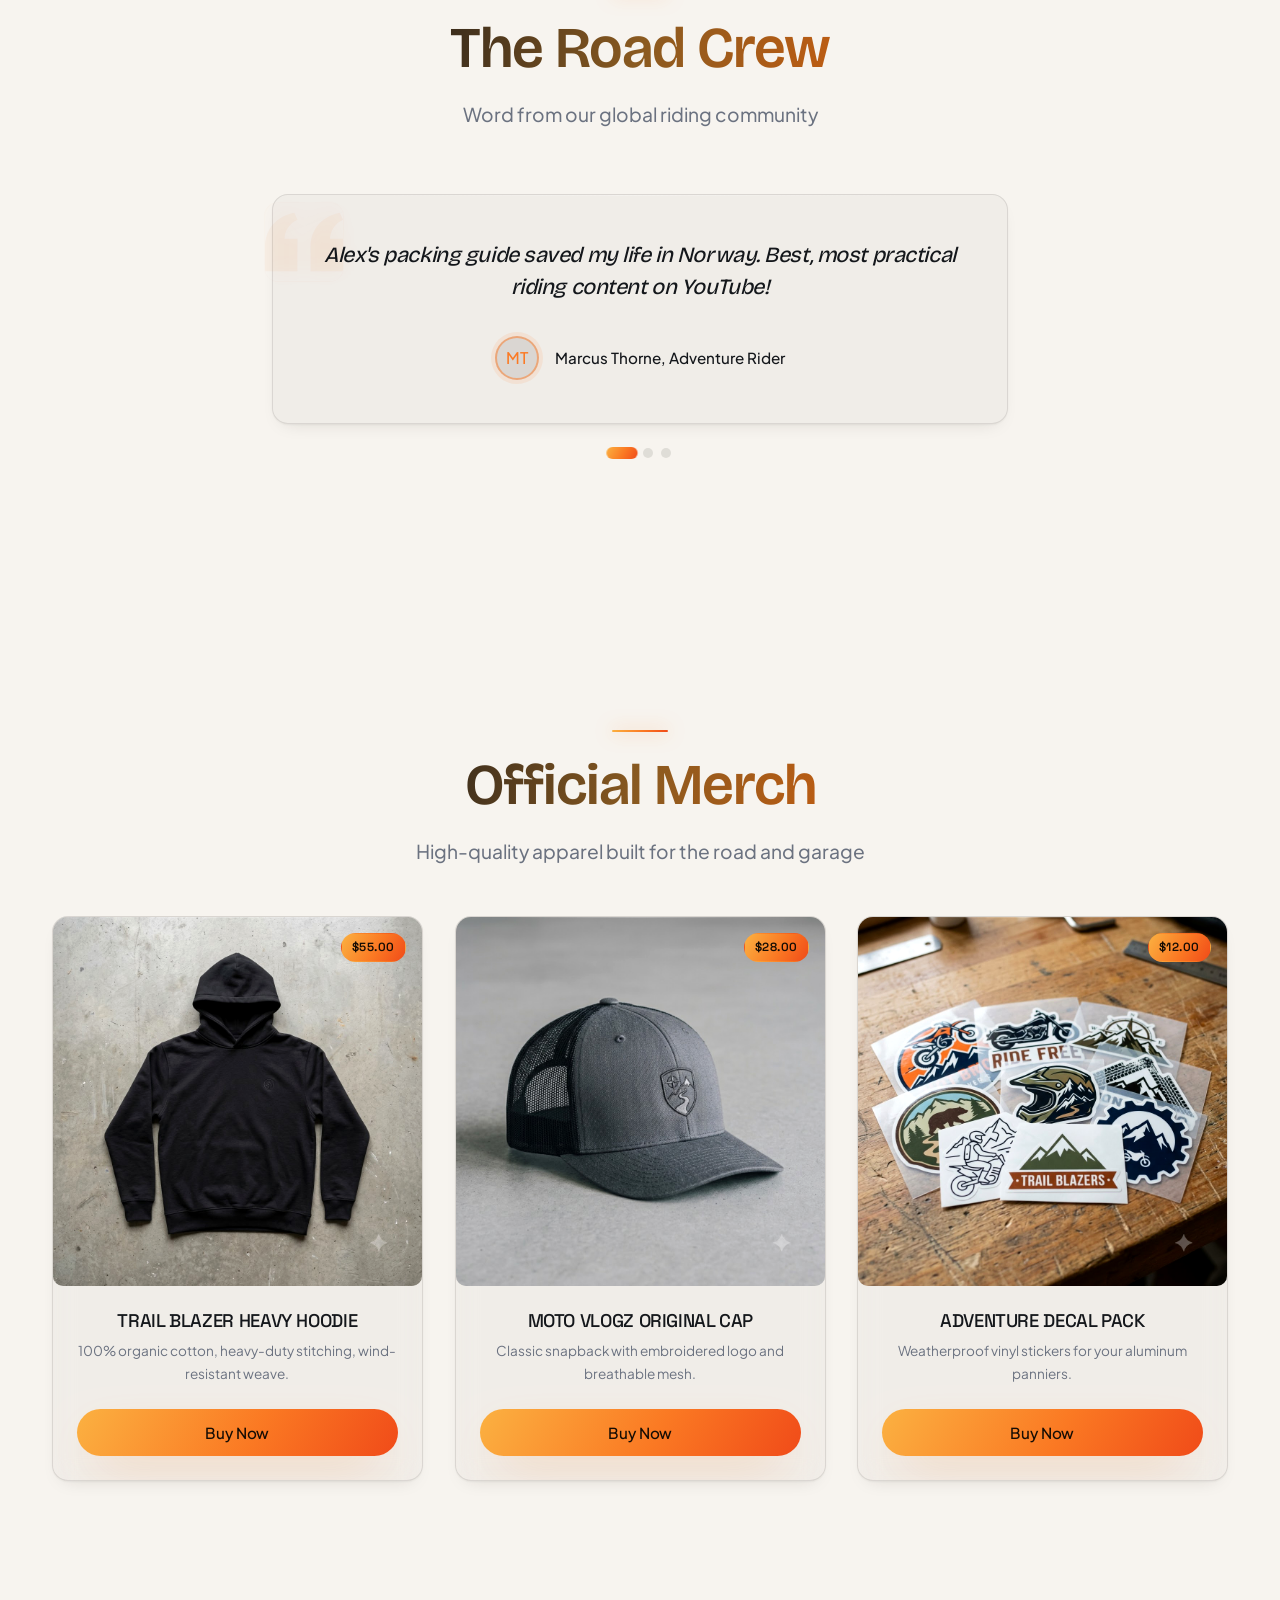
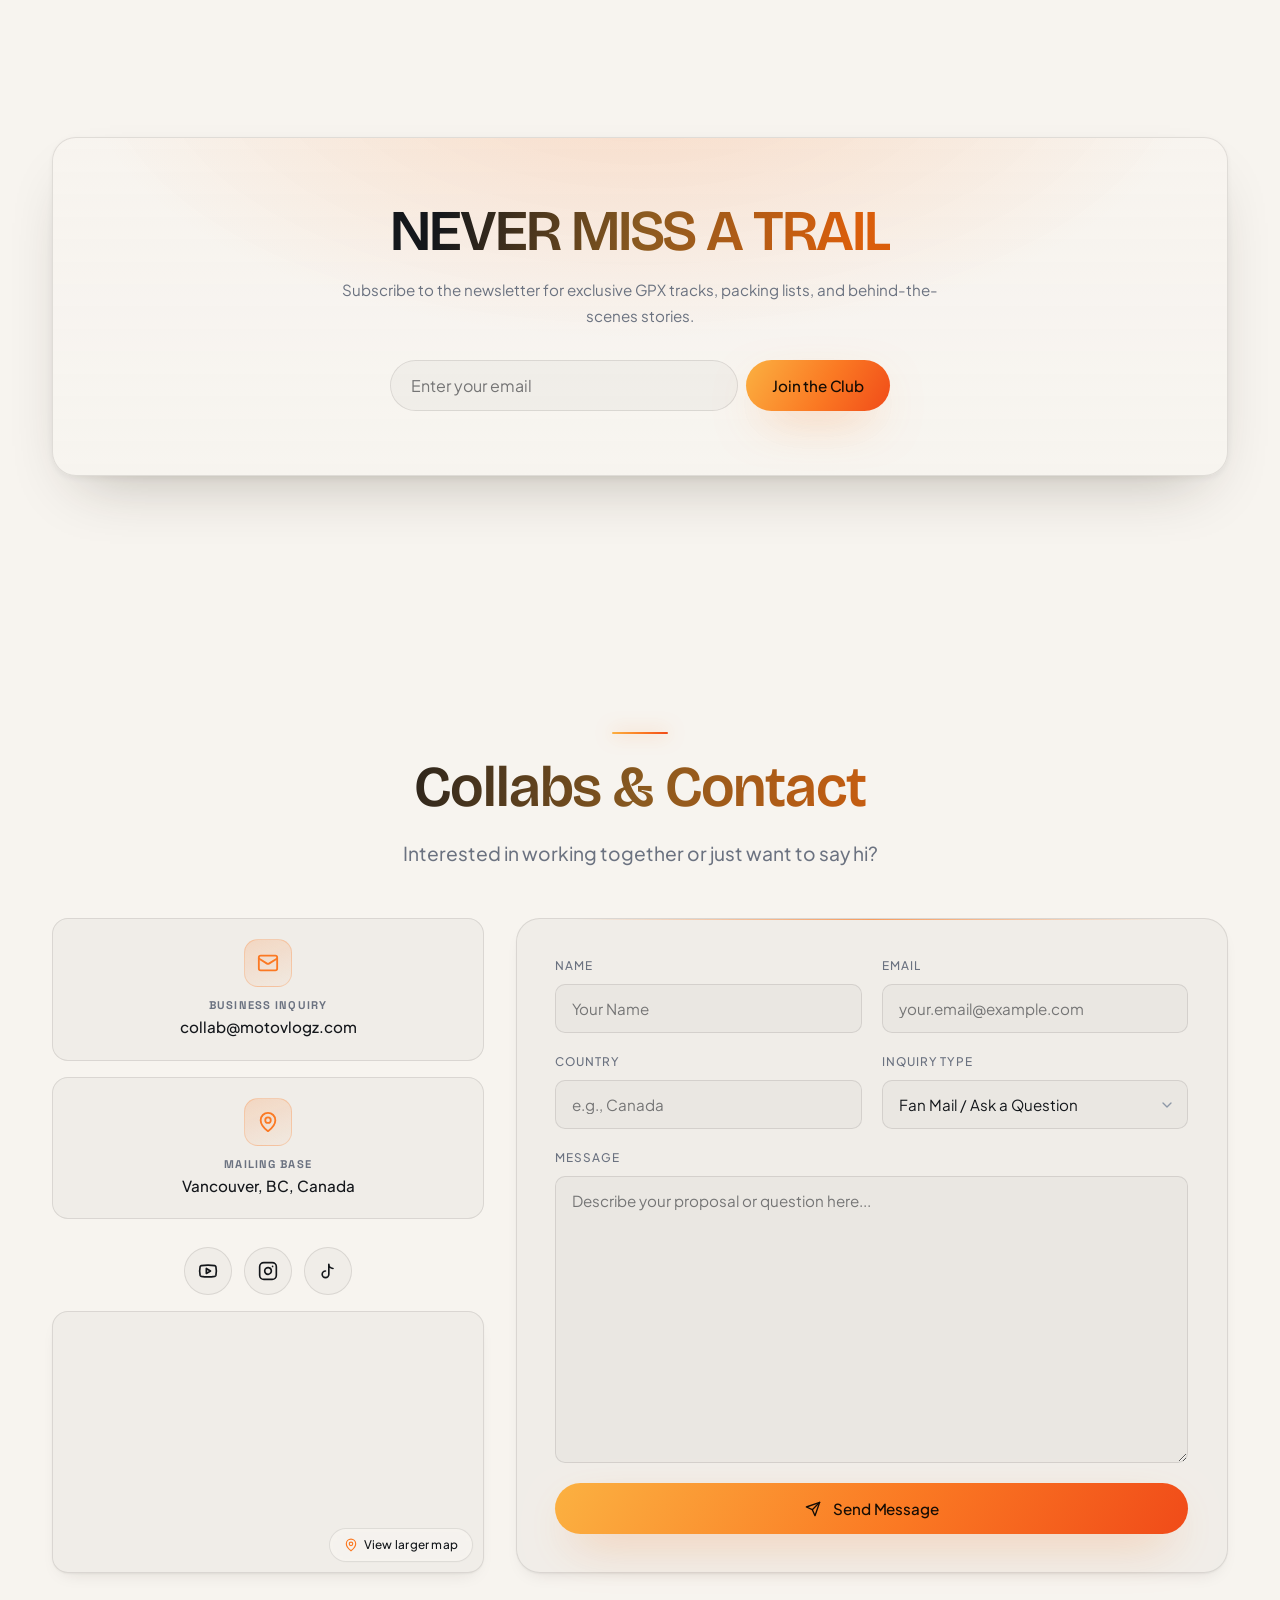
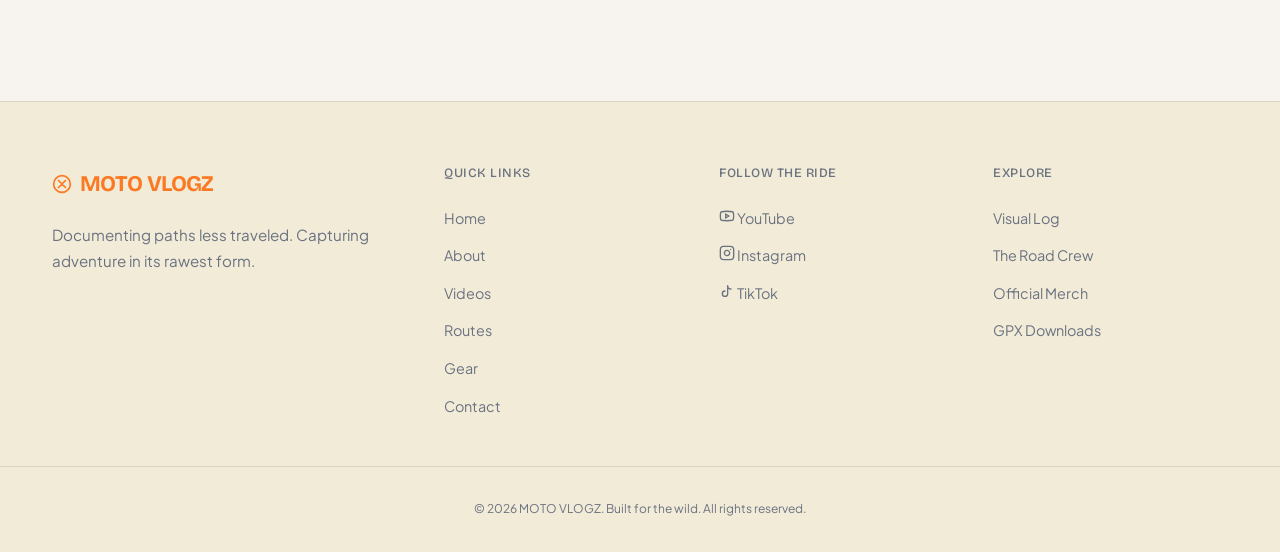
==== commit 219184a2: "third" ====
--- a/index.html
+++ b/index.html
@@ -112,8 +112,7 @@
         </button>
 
         <!-- Primary CTA (Step 4) -->
-        <a href="https://youtube.com/c/motovlogz" target="_blank" rel="noopener noreferrer" class="btn btn-primary"
-          data-i18n="nav.cta">Follow the Journey</a>
+        <a href="#contact" class="btn btn-primary" data-i18n="nav.cta">Follow the Journey</a>
       </div>
 
       <!-- Hamburger Button (Step 4 drawer control) -->
@@ -160,8 +159,7 @@
         </button>
       </div>
       <!-- Primary Mobile CTA -->
-      <a href="https://youtube.com/c/motovlogz" target="_blank" rel="noopener noreferrer" class="btn btn-primary"
-        data-i18n="nav.cta">Follow the Journey</a>
+      <a href="#contact" class="btn btn-primary" data-i18n="nav.cta">Follow the Journey</a>
     </div>
   </div>
 
@@ -197,7 +195,7 @@
               allowfullscreen></iframe>
 
             <div id="video-overlay-play" class="video-overlay-play">
-              <img src="https://images.unsplash.com/photo-1599819811279-d5ad9cccf838?q=80&amp;w=800"
+              <img src="assets/images/hero-video-cover.webp"
                 alt="Video cover showing adventure motorcycle on gravel mountain pass" class="video-thumb"
                 loading="eager">
               <div class="play-circle">
@@ -210,7 +208,6 @@
         </div>
       </div>
     </section>
-
     <!-- TRUST BAR / STATS STRIP (Step 9) -->
     <div class="trust-bar">
       <div class="container stats-grid">
@@ -243,7 +240,7 @@
 
         <div class="about-grid">
           <div class="about-image-wrapper">
-            <img src="https://images.unsplash.com/photo-1558981806-ec527fa84c39?q=80&amp;w=800"
+            <img src="assets/images/about-alex-vance.webp"
               alt="Alex Vance sitting on his loaded BMW GS adventure bike in a gravel road desert landscape"
               class="about-image" loading="lazy">
           </div>
@@ -324,8 +321,8 @@
           <!-- Video 1 (Expedition) -->
           <article class="card-rule video-card" data-category="expedition">
             <div class="video-thumb-container">
-              <img src="https://images.unsplash.com/photo-1599819811279-d5ad9cccf838?q=80&amp;w=600"
-                alt="Mountain pass with gravel road in Patagonia" class="video-thumb" loading="lazy">
+              <img src="assets/images/video-patagonia-pass.webp" alt="Mountain pass with gravel road in Patagonia"
+                class="video-thumb" loading="lazy">
               <span class="video-duration">18:42</span>
               <div class="video-play-overlay">
                 <div class="video-play-circle">
@@ -349,7 +346,7 @@
           <!-- Video 2 (Gear) -->
           <article class="card-rule video-card" data-category="gear">
             <div class="video-thumb-container">
-              <img src="https://images.unsplash.com/photo-1568772585407-9361f9bf3a87?q=80&amp;w=600"
+              <img src="assets/images/video-helmet-review.webp"
                 alt="Adventure helmet with action camera mount sitting on bike seat" class="video-thumb" loading="lazy">
               <span class="video-duration">12:15</span>
               <div class="video-play-overlay">
@@ -374,7 +371,7 @@
           <!-- Video 3 (Expedition) -->
           <article class="card-rule video-card" data-category="expedition">
             <div class="video-thumb-container">
-              <img src="https://images.unsplash.com/photo-1547549082-6bc09f2049ae?q=80&amp;w=600"
+              <img src="assets/images/video-himalayan-mud.webp"
                 alt="Muddy river crossing trail in the Himalayas during rain" class="video-thumb" loading="lazy">
               <span class="video-duration">25:03</span>
               <div class="video-play-overlay">
@@ -399,7 +396,7 @@
           <!-- Video 4 (Tips) -->
           <article class="card-rule video-card" data-category="tips">
             <div class="video-thumb-container">
-              <img src="https://images.unsplash.com/photo-1485965120184-e220f721d03e?q=80&amp;w=600"
+              <img src="assets/images/video-packing-guide.webp"
                 alt="Fully packed adventure bike standing on forest floor trail" class="video-thumb" loading="lazy">
               <span class="video-duration">15:50</span>
               <div class="video-play-overlay">
@@ -437,23 +434,35 @@
           <article class="card-rule route-card">
             <!-- Simulated interactive route map (Step 15 Map placeholder) -->
             <div class="route-map-placeholder">
-              <svg class="route-map-svg" viewBox="0 0 320 180" preserveAspectRatio="xMidYMid slice" role="img" aria-label="Ruta 40 &amp; Carretera Austral Map">
+              <svg class="route-map-svg" viewBox="0 0 320 180" preserveAspectRatio="xMidYMid slice" role="img"
+                aria-label="Ruta 40 &amp; Carretera Austral Map">
                 <defs>
                   <linearGradient id="routeGrad1" x1="0" y1="0" x2="1" y2="1">
-                    <stop offset="0%" stop-color="hsl(36,96%,62%)"/>
-                    <stop offset="60%" stop-color="hsl(24,96%,56%)"/>
-                    <stop offset="100%" stop-color="hsl(14,88%,52%)"/>
+                    <stop offset="0%" stop-color="hsl(36,96%,62%)" />
+                    <stop offset="60%" stop-color="hsl(24,96%,56%)" />
+                    <stop offset="100%" stop-color="hsl(14,88%,52%)" />
                   </linearGradient>
                   <pattern id="routeGrid1" width="20" height="20" patternUnits="userSpaceOnUse">
-                    <path d="M20 0H0V20" fill="none" stroke="currentColor" stroke-width=".5" opacity=".18"/>
+                    <path d="M20 0H0V20" fill="none" stroke="currentColor" stroke-width=".5" opacity=".18" />
                   </pattern>
                 </defs>
 
-                <rect width="320" height="180" fill="url(#routeGrid1)"/>
-                <g class="route-contours" fill="none" stroke="currentColor" stroke-width="1"><path d="M-10,132 C40,112 74,150 120,128 C168,105 210,140 262,118 C290,106 312,118 330,110" opacity=".3"/><path d="M-10,104 C44,84 80,120 132,98 C182,77 214,110 268,88 C296,76 314,88 330,80" opacity=".22"/><path d="M-10,70 C48,50 88,86 140,64 C190,43 222,74 274,54 C300,44 316,54 330,48" opacity=".16"/></g>
-
-                <path class="route-trail-ghost" d="M28,140 C64,120 52,86 84,74 C118,61 120,104 152,96 C186,88 178,44 214,40 C244,37 266,58 292,34" fill="none" stroke="currentColor" stroke-width="3" stroke-linecap="round" stroke-linejoin="round" opacity=".22"/>
-                <path class="map-svg-trail route-trail" d="M28,140 C64,120 52,86 84,74 C118,61 120,104 152,96 C186,88 178,44 214,40 C244,37 266,58 292,34" fill="none" stroke="url(#routeGrad1)" stroke-width="3.4" stroke-linecap="round" stroke-linejoin="round"/>
+                <rect width="320" height="180" fill="url(#routeGrid1)" />
+                <g class="route-contours" fill="none" stroke="currentColor" stroke-width="1">
+                  <path d="M-10,132 C40,112 74,150 120,128 C168,105 210,140 262,118 C290,106 312,118 330,110"
+                    opacity=".3" />
+                  <path d="M-10,104 C44,84 80,120 132,98 C182,77 214,110 268,88 C296,76 314,88 330,80" opacity=".22" />
+                  <path d="M-10,70 C48,50 88,86 140,64 C190,43 222,74 274,54 C300,44 316,54 330,48" opacity=".16" />
+                </g>
+
+                <path class="route-trail-ghost"
+                  d="M28,140 C64,120 52,86 84,74 C118,61 120,104 152,96 C186,88 178,44 214,40 C244,37 266,58 292,34"
+                  fill="none" stroke="currentColor" stroke-width="3" stroke-linecap="round" stroke-linejoin="round"
+                  opacity=".22" />
+                <path class="map-svg-trail route-trail"
+                  d="M28,140 C64,120 52,86 84,74 C118,61 120,104 152,96 C186,88 178,44 214,40 C244,37 266,58 292,34"
+                  fill="none" stroke="url(#routeGrad1)" stroke-width="3.4" stroke-linecap="round"
+                  stroke-linejoin="round" />
               </svg>
               <span class="caption route-map-caption">Ruta 40 &amp; Carretera Austral Map</span>
             </div>
@@ -493,23 +502,35 @@
           <!-- Route 2 -->
           <article class="card-rule route-card">
             <div class="route-map-placeholder">
-              <svg class="route-map-svg" viewBox="0 0 320 180" preserveAspectRatio="xMidYMid slice" role="img" aria-label="Silk Road Desert Route Map">
+              <svg class="route-map-svg" viewBox="0 0 320 180" preserveAspectRatio="xMidYMid slice" role="img"
+                aria-label="Silk Road Desert Route Map">
                 <defs>
                   <linearGradient id="routeGrad2" x1="0" y1="0" x2="1" y2="1">
-                    <stop offset="0%" stop-color="hsl(36,96%,62%)"/>
-                    <stop offset="60%" stop-color="hsl(24,96%,56%)"/>
-                    <stop offset="100%" stop-color="hsl(14,88%,52%)"/>
+                    <stop offset="0%" stop-color="hsl(36,96%,62%)" />
+                    <stop offset="60%" stop-color="hsl(24,96%,56%)" />
+                    <stop offset="100%" stop-color="hsl(14,88%,52%)" />
                   </linearGradient>
                   <pattern id="routeGrid2" width="20" height="20" patternUnits="userSpaceOnUse">
-                    <path d="M20 0H0V20" fill="none" stroke="currentColor" stroke-width=".5" opacity=".18"/>
+                    <path d="M20 0H0V20" fill="none" stroke="currentColor" stroke-width=".5" opacity=".18" />
                   </pattern>
                 </defs>
 
-                <rect width="320" height="180" fill="url(#routeGrid2)"/>
-                <g class="route-contours" fill="none" stroke="currentColor" stroke-width="1"><path d="M-10,58 C36,40 76,74 126,58 C176,42 214,74 264,58 C292,49 314,58 330,52" opacity=".28"/><path d="M-10,90 C40,72 82,106 132,90 C182,74 218,106 268,90 C296,81 314,90 330,84" opacity=".2"/><path d="M-10,124 C44,106 86,140 136,124 C186,108 222,140 272,124 C298,115 316,124 330,118" opacity=".14"/></g>
-
-                <path class="route-trail-ghost" d="M24,58 C58,40 74,72 108,66 C144,60 148,116 184,116 C218,116 220,72 252,68 C276,65 284,96 300,128" fill="none" stroke="currentColor" stroke-width="3" stroke-linecap="round" stroke-linejoin="round" opacity=".22"/>
-                <path class="map-svg-trail route-trail" d="M24,58 C58,40 74,72 108,66 C144,60 148,116 184,116 C218,116 220,72 252,68 C276,65 284,96 300,128" fill="none" stroke="url(#routeGrad2)" stroke-width="3.4" stroke-linecap="round" stroke-linejoin="round"/>
+                <rect width="320" height="180" fill="url(#routeGrid2)" />
+                <g class="route-contours" fill="none" stroke="currentColor" stroke-width="1">
+                  <path d="M-10,58 C36,40 76,74 126,58 C176,42 214,74 264,58 C292,49 314,58 330,52" opacity=".28" />
+                  <path d="M-10,90 C40,72 82,106 132,90 C182,74 218,106 268,90 C296,81 314,90 330,84" opacity=".2" />
+                  <path d="M-10,124 C44,106 86,140 136,124 C186,108 222,140 272,124 C298,115 316,124 330,118"
+                    opacity=".14" />
+                </g>
+
+                <path class="route-trail-ghost"
+                  d="M24,58 C58,40 74,72 108,66 C144,60 148,116 184,116 C218,116 220,72 252,68 C276,65 284,96 300,128"
+                  fill="none" stroke="currentColor" stroke-width="3" stroke-linecap="round" stroke-linejoin="round"
+                  opacity=".22" />
+                <path class="map-svg-trail route-trail"
+                  d="M24,58 C58,40 74,72 108,66 C144,60 148,116 184,116 C218,116 220,72 252,68 C276,65 284,96 300,128"
+                  fill="none" stroke="url(#routeGrad2)" stroke-width="3.4" stroke-linecap="round"
+                  stroke-linejoin="round" />
               </svg>
               <span class="caption route-map-caption">Silk Road Desert Route Map</span>
             </div>
@@ -548,23 +569,35 @@
           <!-- Route 3 -->
           <article class="card-rule route-card">
             <div class="route-map-placeholder">
-              <svg class="route-map-svg" viewBox="0 0 320 180" preserveAspectRatio="xMidYMid slice" role="img" aria-label="Iceland Volcanic Trails Map">
+              <svg class="route-map-svg" viewBox="0 0 320 180" preserveAspectRatio="xMidYMid slice" role="img"
+                aria-label="Iceland Volcanic Trails Map">
                 <defs>
                   <linearGradient id="routeGrad3" x1="0" y1="0" x2="1" y2="1">
-                    <stop offset="0%" stop-color="hsl(36,96%,62%)"/>
-                    <stop offset="60%" stop-color="hsl(24,96%,56%)"/>
-                    <stop offset="100%" stop-color="hsl(14,88%,52%)"/>
+                    <stop offset="0%" stop-color="hsl(36,96%,62%)" />
+                    <stop offset="60%" stop-color="hsl(24,96%,56%)" />
+                    <stop offset="100%" stop-color="hsl(14,88%,52%)" />
                   </linearGradient>
                   <pattern id="routeGrid3" width="20" height="20" patternUnits="userSpaceOnUse">
-                    <path d="M20 0H0V20" fill="none" stroke="currentColor" stroke-width=".5" opacity=".18"/>
+                    <path d="M20 0H0V20" fill="none" stroke="currentColor" stroke-width=".5" opacity=".18" />
                   </pattern>
                 </defs>
 
-                <rect width="320" height="180" fill="url(#routeGrid3)"/>
-                <g class="route-contours" fill="none" stroke="currentColor" stroke-width="1"><path d="M-10,46 C42,66 78,28 128,48 C178,68 212,32 262,52 C290,63 314,50 330,58" opacity=".28"/><path d="M-10,86 C44,106 82,68 132,88 C182,108 216,72 266,92 C294,103 316,90 330,98" opacity=".2"/><path d="M-10,128 C46,148 86,110 136,130 C186,150 220,114 270,134 C296,145 316,132 330,140" opacity=".14"/></g>
-
-                <path class="route-trail-ghost" d="M52,44 C86,34 106,64 96,92 C86,120 116,146 152,142 C190,138 206,110 196,84 C186,58 214,38 248,48 C272,55 278,86 268,118" fill="none" stroke="currentColor" stroke-width="3" stroke-linecap="round" stroke-linejoin="round" opacity=".22"/>
-                <path class="map-svg-trail route-trail" d="M52,44 C86,34 106,64 96,92 C86,120 116,146 152,142 C190,138 206,110 196,84 C186,58 214,38 248,48 C272,55 278,86 268,118" fill="none" stroke="url(#routeGrad3)" stroke-width="3.4" stroke-linecap="round" stroke-linejoin="round"/>
+                <rect width="320" height="180" fill="url(#routeGrid3)" />
+                <g class="route-contours" fill="none" stroke="currentColor" stroke-width="1">
+                  <path d="M-10,46 C42,66 78,28 128,48 C178,68 212,32 262,52 C290,63 314,50 330,58" opacity=".28" />
+                  <path d="M-10,86 C44,106 82,68 132,88 C182,108 216,72 266,92 C294,103 316,90 330,98" opacity=".2" />
+                  <path d="M-10,128 C46,148 86,110 136,130 C186,150 220,114 270,134 C296,145 316,132 330,140"
+                    opacity=".14" />
+                </g>
+
+                <path class="route-trail-ghost"
+                  d="M52,44 C86,34 106,64 96,92 C86,120 116,146 152,142 C190,138 206,110 196,84 C186,58 214,38 248,48 C272,55 278,86 268,118"
+                  fill="none" stroke="currentColor" stroke-width="3" stroke-linecap="round" stroke-linejoin="round"
+                  opacity=".22" />
+                <path class="map-svg-trail route-trail"
+                  d="M52,44 C86,34 106,64 96,92 C86,120 116,146 152,142 C190,138 206,110 196,84 C186,58 214,38 248,48 C272,55 278,86 268,118"
+                  fill="none" stroke="url(#routeGrad3)" stroke-width="3.4" stroke-linecap="round"
+                  stroke-linejoin="round" />
               </svg>
               <span class="caption route-map-caption">Iceland Volcanic Trails Map</span>
             </div>
@@ -615,7 +648,7 @@
           <!-- Gear Item 1 -->
           <article class="card-rule gear-card">
             <div class="gear-image-box">
-              <img src="https://images.unsplash.com/photo-1591637333184-19aa84b3e01f?q=80&amp;w=800"
+              <img src="assets/images/gear-arai-xd4-helmet.webp"
                 alt="Arai XD4 adventure helmet resting on a motorcycle seat" class="gear-img" loading="lazy">
             </div>
             <div class="gear-card-header">
@@ -700,7 +733,7 @@
           <!-- Gear Item 2 -->
           <article class="card-rule gear-card">
             <div class="gear-image-box">
-              <img src="https://images.unsplash.com/photo-1558981403-c5f9899a28bc?q=80&amp;w=800"
+              <img src="assets/images/gear-mosko-panniers.webp"
                 alt="Waterproof soft panniers mounted on the rear of an adventure motorcycle" class="gear-img"
                 loading="lazy">
             </div>
@@ -785,8 +818,8 @@
           <!-- Gear Item 3 -->
           <article class="card-rule gear-card">
             <div class="gear-image-box">
-              <img src="https://images.unsplash.com/photo-1520639888713-7851133b1ed0?q=80&amp;w=800"
-                alt="Gore-Tex adventure riding boots on a gravel trail" class="gear-img" loading="lazy">
+              <img src="assets/images/gear-sidi-boots.webp" alt="Gore-Tex adventure riding boots on a gravel trail"
+                class="gear-img" loading="lazy">
             </div>
             <div class="gear-card-header">
               <div class="gear-icon-box">
@@ -868,8 +901,8 @@
           <!-- Gear Item 4 -->
           <article class="card-rule gear-card">
             <div class="gear-image-box">
-              <img src="https://images.unsplash.com/photo-1526170375885-4d8ecf77b99f?q=80&amp;w=800"
-                alt="Action camera creator kit laid out for filming a ride" class="gear-img" loading="lazy">
+              <img src="assets/images/gear-dji-action4.webp" alt="Action camera creator kit laid out for filming a ride"
+                class="gear-img" loading="lazy">
             </div>
             <div class="gear-card-header">
               <div class="gear-icon-box">
@@ -963,7 +996,7 @@
         <div class="gallery-grid">
           <!-- Item 1 -->
           <div class="gallery-item" onclick="alert('Image modal display simulated for Atacama.')">
-            <img src="https://images.unsplash.com/photo-1517649763962-0c623066013b?q=80&amp;w=600"
+            <img src="assets/images/gallery-atacama-salt-flats.webp"
               alt="Adventure motorcycle on salt flats during sunset" class="gallery-img" loading="lazy">
             <div class="gallery-overlay">
               <span class="gallery-caption" data-i18n="gallery.img_1_caption">Crossing Atacama, Chile</span>
@@ -972,7 +1005,7 @@
 
           <!-- Item 2 -->
           <div class="gallery-item" onclick="alert('Image modal display simulated for Iceland.')">
-            <img src="https://images.unsplash.com/photo-1533240332313-0db49b439ad3?q=80&amp;w=600"
+            <img src="assets/images/gallery-iceland-glacier-ford.webp"
               alt="Rider riding motorcycle through water crossing in mountain background" class="gallery-img"
               loading="lazy">
             <div class="gallery-overlay">
@@ -982,7 +1015,7 @@
 
           <!-- Item 3 -->
           <div class="gallery-item" onclick="alert('Image modal display simulated for Alps.')">
-            <img src="https://images.unsplash.com/photo-1504280390367-361c6d9f38f4?q=80&amp;w=600"
+            <img src="assets/images/gallery-alps-campsite.webp"
               alt="Camping tent pitched next to adventure bike under mountain starry sky" class="gallery-img"
               loading="lazy">
             <div class="gallery-overlay">
@@ -992,8 +1025,8 @@
 
           <!-- Item 4 -->
           <div class="gallery-item" onclick="alert('Image modal display simulated for Pamir.')">
-            <img src="https://images.unsplash.com/photo-1486006920555-c77dce18193b?q=80&amp;w=600"
-              alt="Changing tire on dirt mountain roadside" class="gallery-img" loading="lazy">
+            <img src="assets/images/gallery-pamir-tire-repair.webp" alt="Changing tire on dirt mountain roadside"
+              class="gallery-img" loading="lazy">
             <div class="gallery-overlay">
               <span class="gallery-caption" data-i18n="gallery.img_4_caption">Roadside Tire Repair, Pamir Highway</span>
             </div>
@@ -1001,7 +1034,7 @@
 
           <!-- Item 5 -->
           <div class="gallery-item" onclick="alert('Image modal display simulated for Karakoram.')">
-            <img src="https://images.unsplash.com/photo-1454496522488-7a8e488e8606?q=80&amp;w=600"
+            <img src="assets/images/gallery-karakoram-sunrise.webp"
               alt="Muddy river crossing on a remote mountain trail" class="gallery-img" loading="lazy">
             <div class="gallery-overlay">
               <span class="gallery-caption" data-i18n="gallery.img_5_caption">Sunrise over Karakoram Range,
@@ -1011,8 +1044,8 @@
 
           <!-- Item 6 -->
           <div class="gallery-item" onclick="alert('Image modal display simulated for Sahara.')">
-            <img src="https://images.unsplash.com/photo-1509316975850-ff9c5deb0cd9?q=80&amp;w=600"
-              alt="Motorbike riding over desert dunes" class="gallery-img" loading="lazy">
+            <img src="assets/images/gallery-sahara-dunes.webp" alt="Motorbike riding over desert dunes"
+              class="gallery-img" loading="lazy">
             <div class="gallery-overlay">
               <span class="gallery-caption" data-i18n="gallery.img_6_caption">Dunes of Sahara, Morocco</span>
             </div>
@@ -1106,7 +1139,7 @@
           <!-- Item 1 -->
           <article class="card-rule merch-card">
             <div class="merch-image-box">
-              <img src="https://images.unsplash.com/photo-1620799140408-edc6dcb6d633?q=80&amp;w=400"
+              <img src="assets/images/merch-trailblazer-hoodie.webp"
                 alt="Black heavy hoodie laid flat on workshop floor" class="merch-img" loading="lazy">
               <span class="merch-price">$55.00</span>
             </div>
@@ -1125,8 +1158,8 @@
           <!-- Item 2 -->
           <article class="card-rule merch-card">
             <div class="merch-image-box">
-              <img src="https://images.unsplash.com/photo-1588850561407-ed78c282e89b?q=80&amp;w=400"
-                alt="Mesh cap embroidered logo" class="merch-img" loading="lazy">
+              <img src="assets/images/merch-original-cap.webp" alt="Mesh cap embroidered logo" class="merch-img"
+                loading="lazy">
               <span class="merch-price">$28.00</span>
             </div>
             <div class="merch-details">
@@ -1143,7 +1176,7 @@
           <!-- Item 3 -->
           <article class="card-rule merch-card">
             <div class="merch-image-box">
-              <img src="https://images.unsplash.com/photo-1597239450996-ea7c2c564412?q=80&amp;w=400"
+              <img src="assets/images/merch-decal-pack.webp"
                 alt="Pack of adhesive stickers styled with motorcycling icons" class="merch-img" loading="lazy">
               <span class="merch-price">$12.00</span>
             </div>
@@ -1160,7 +1193,6 @@
         </div>
       </div>
     </section>
-
     <!-- CTA BANNER (Step 9 newsletter signup) -->
     <section>
       <div class="container">
@@ -1367,8 +1399,10 @@
         <ul class="footer-links">
           <li>
             <a href="https://youtube.com/c/motovlogz" target="_blank" rel="noopener noreferrer">
-              <svg xmlns="http://www.w3.org/2000/svg" viewBox="0 0 24 24" fill="none" stroke="currentColor" stroke-width="2" stroke-linecap="round" stroke-linejoin="round" width="16" height="16">
-                <path d="M2.5 17a24.12 24.12 0 0 1 0-10 2 2 0 0 1 1.4-1.4 49.56 49.56 0 0 1 16.2 0A2 2 0 0 1 21.5 7a24.12 24.12 0 0 1 0 10 2 2 0 0 1-1.4 1.4 49.55 49.55 0 0 1-16.2 0A2 2 0 0 1 2.5 17Z" />
+              <svg xmlns="http://www.w3.org/2000/svg" viewBox="0 0 24 24" fill="none" stroke="currentColor"
+                stroke-width="2" stroke-linecap="round" stroke-linejoin="round" width="16" height="16">
+                <path
+                  d="M2.5 17a24.12 24.12 0 0 1 0-10 2 2 0 0 1 1.4-1.4 49.56 49.56 0 0 1 16.2 0A2 2 0 0 1 21.5 7a24.12 24.12 0 0 1 0 10 2 2 0 0 1-1.4 1.4 49.55 49.55 0 0 1-16.2 0A2 2 0 0 1 2.5 17Z" />
                 <path d="m10 15 5-3-5-3v6Z" />
               </svg>
               YouTube
@@ -1376,7 +1410,8 @@
           </li>
           <li>
             <a href="https://instagram.com/motovlogz" target="_blank" rel="noopener noreferrer">
-              <svg xmlns="http://www.w3.org/2000/svg" viewBox="0 0 24 24" fill="none" stroke="currentColor" stroke-width="2" stroke-linecap="round" stroke-linejoin="round" width="16" height="16">
+              <svg xmlns="http://www.w3.org/2000/svg" viewBox="0 0 24 24" fill="none" stroke="currentColor"
+                stroke-width="2" stroke-linecap="round" stroke-linejoin="round" width="16" height="16">
                 <rect width="20" height="20" x="2" y="2" rx="5" ry="5" />
                 <path d="M16 11.37A4 4 0 1 1 12.63 8 4 4 0 0 1 16 11.37zM17.5 6.5h.01" />
               </svg>
@@ -1385,7 +1420,8 @@
           </li>
           <li>
             <a href="https://tiktok.com/@motovlogz" target="_blank" rel="noopener noreferrer">
-              <svg xmlns="http://www.w3.org/2000/svg" viewBox="0 0 24 24" fill="none" stroke="currentColor" stroke-width="2" stroke-linecap="round" stroke-linejoin="round" width="16" height="16">
+              <svg xmlns="http://www.w3.org/2000/svg" viewBox="0 0 24 24" fill="none" stroke="currentColor"
+                stroke-width="2" stroke-linecap="round" stroke-linejoin="round" width="16" height="16">
                 <path d="M9 12a4 4 0 1 0 4 4V4a5 5 0 0 0 5 5" />
               </svg>
               TikTok
--- a/assets/css/premium.css
+++ b/assets/css/premium.css
@@ -1346,18 +1346,19 @@
 
 @media (max-width: 1024px) {
   .footer-grid { grid-template-columns: 1fr 1fr; }
-  .footer-brand { grid-column: 1 / -1; }
 }
 
 @media (max-width: 768px) {
   .footer-grid { grid-template-columns: 1fr 1fr; text-align: left; }
-  .footer-brand { grid-column: 1 / -1; text-align: center; }
-  .footer-brand p { margin-inline: auto; }
+  .footer-brand { text-align: left; }
+  .footer-brand p { margin-inline: 0; }
 }
 
 @media (max-width: 360px) {
   .footer-grid { grid-template-columns: 1fr; text-align: center; }
   .footer-col { text-align: center; }
+  .footer-brand { text-align: center; }
+  .footer-brand p { margin-inline: auto; }
 }
 
 /* --------------------------------------------------------------------------
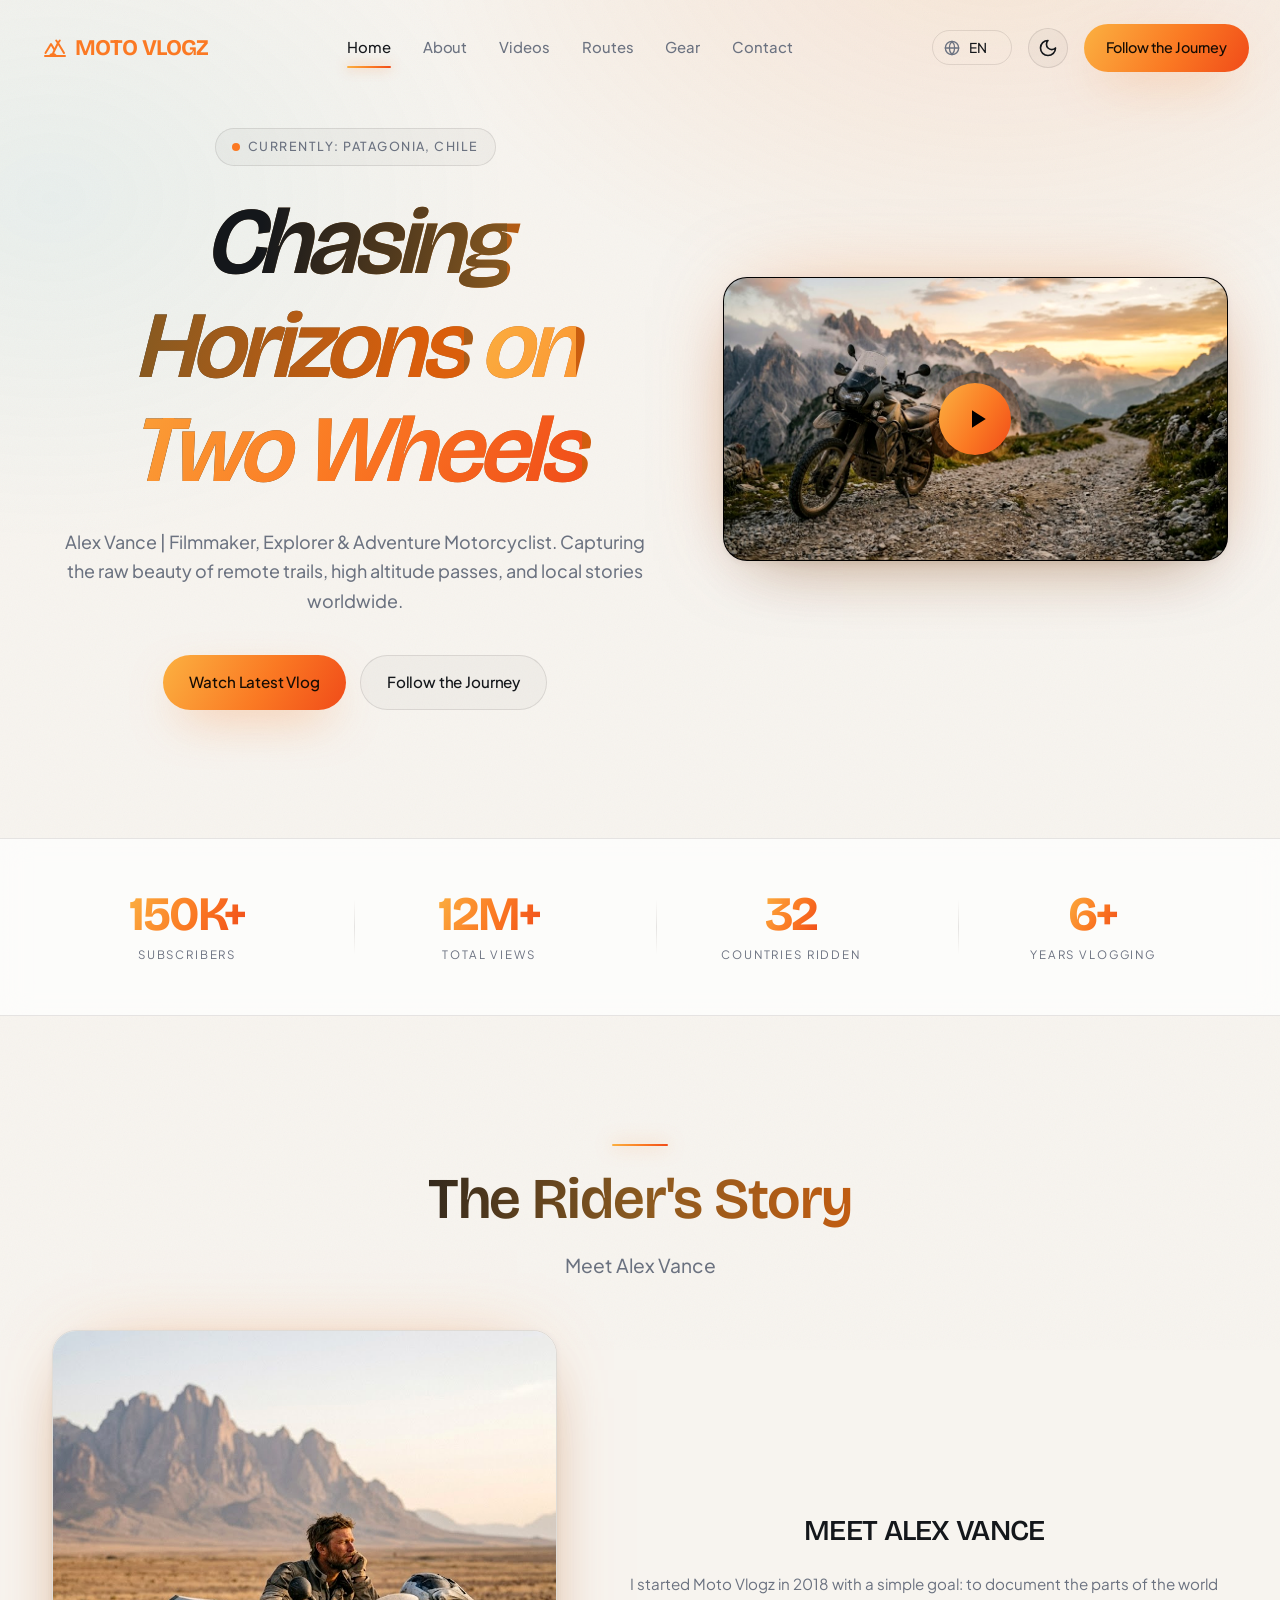
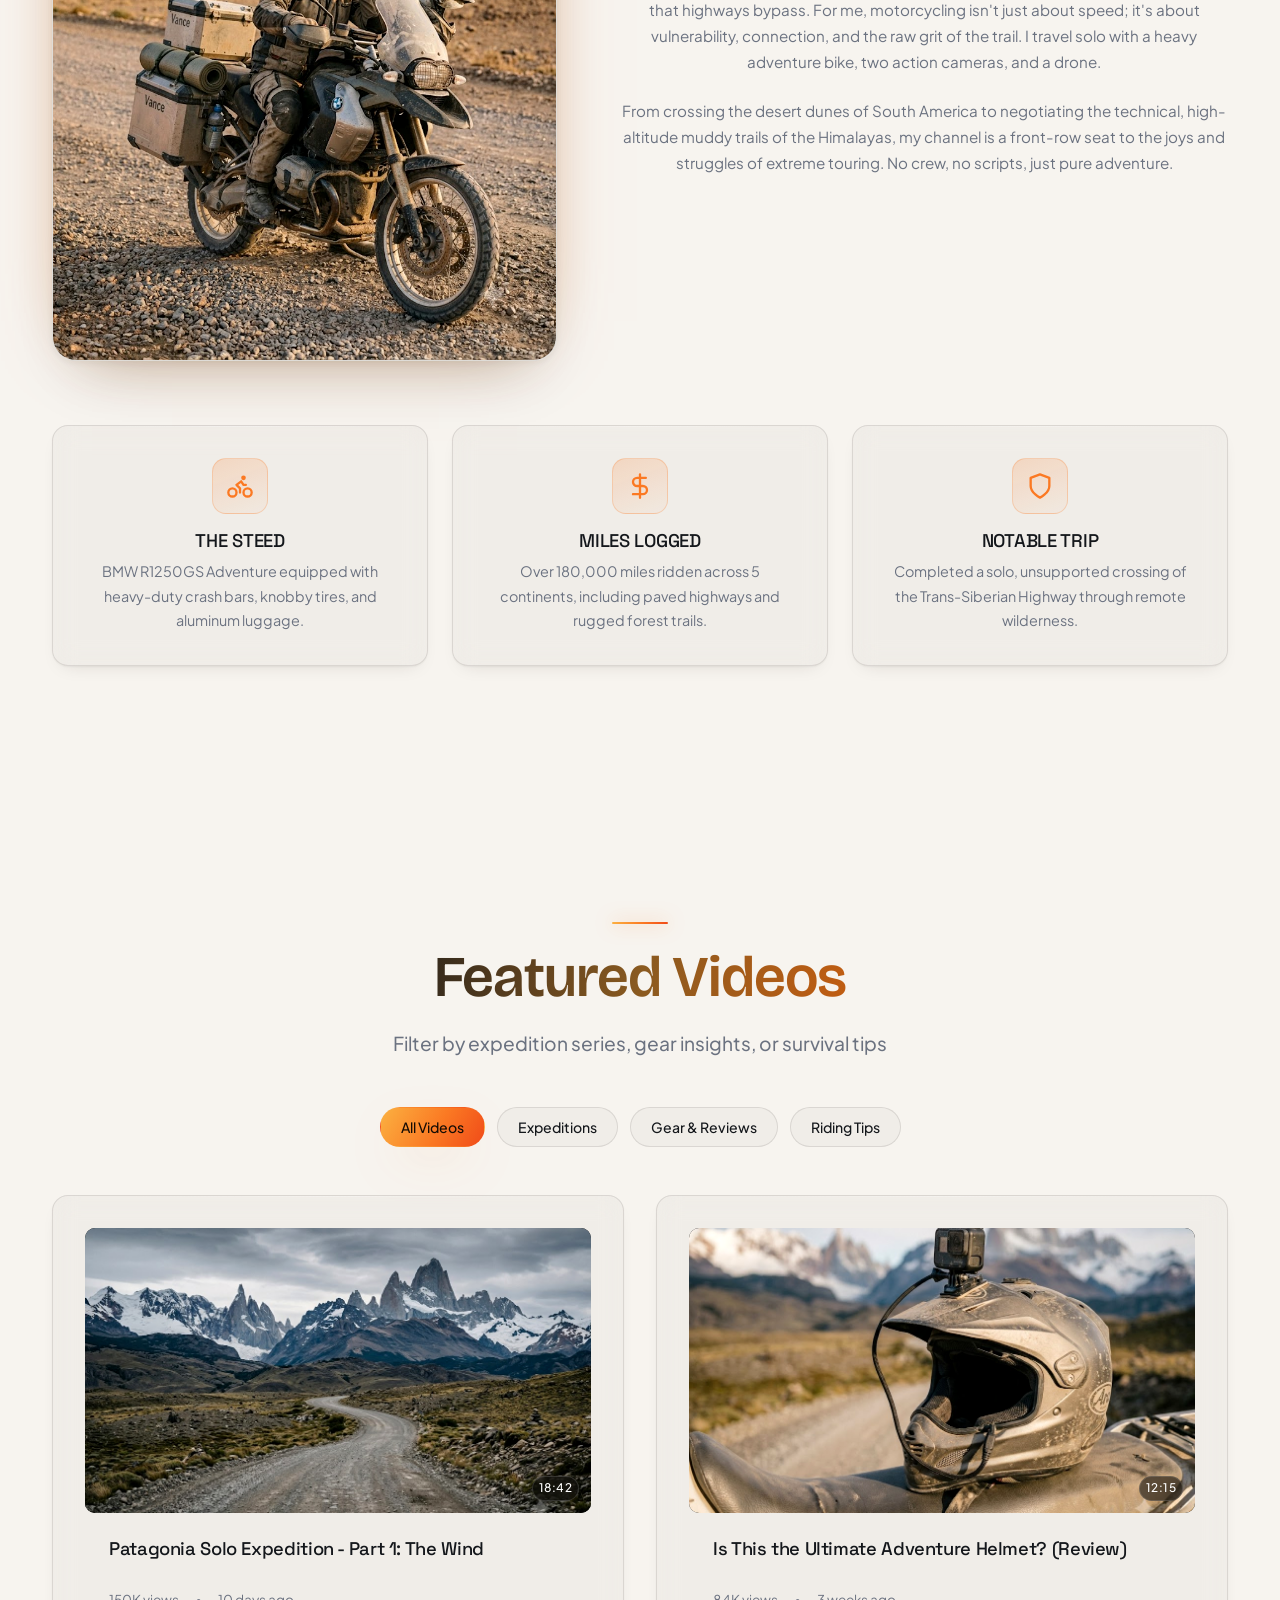
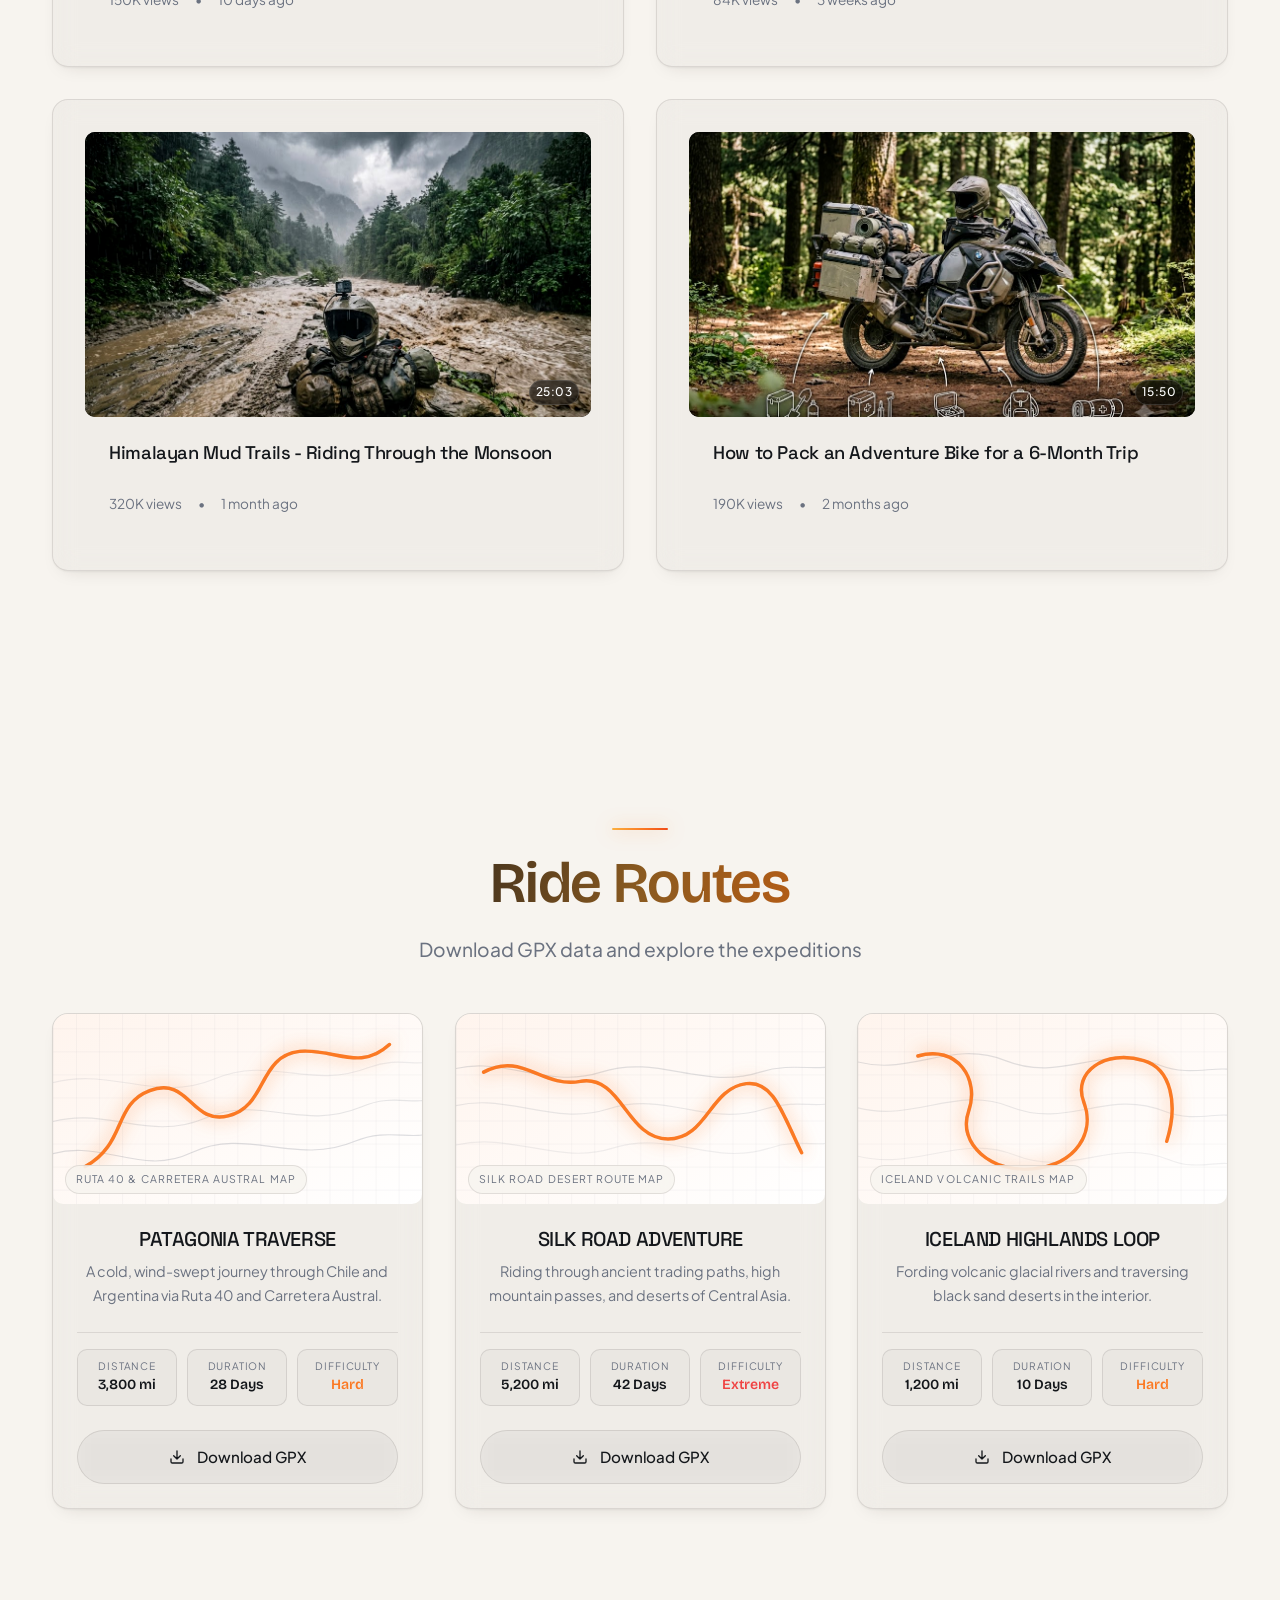
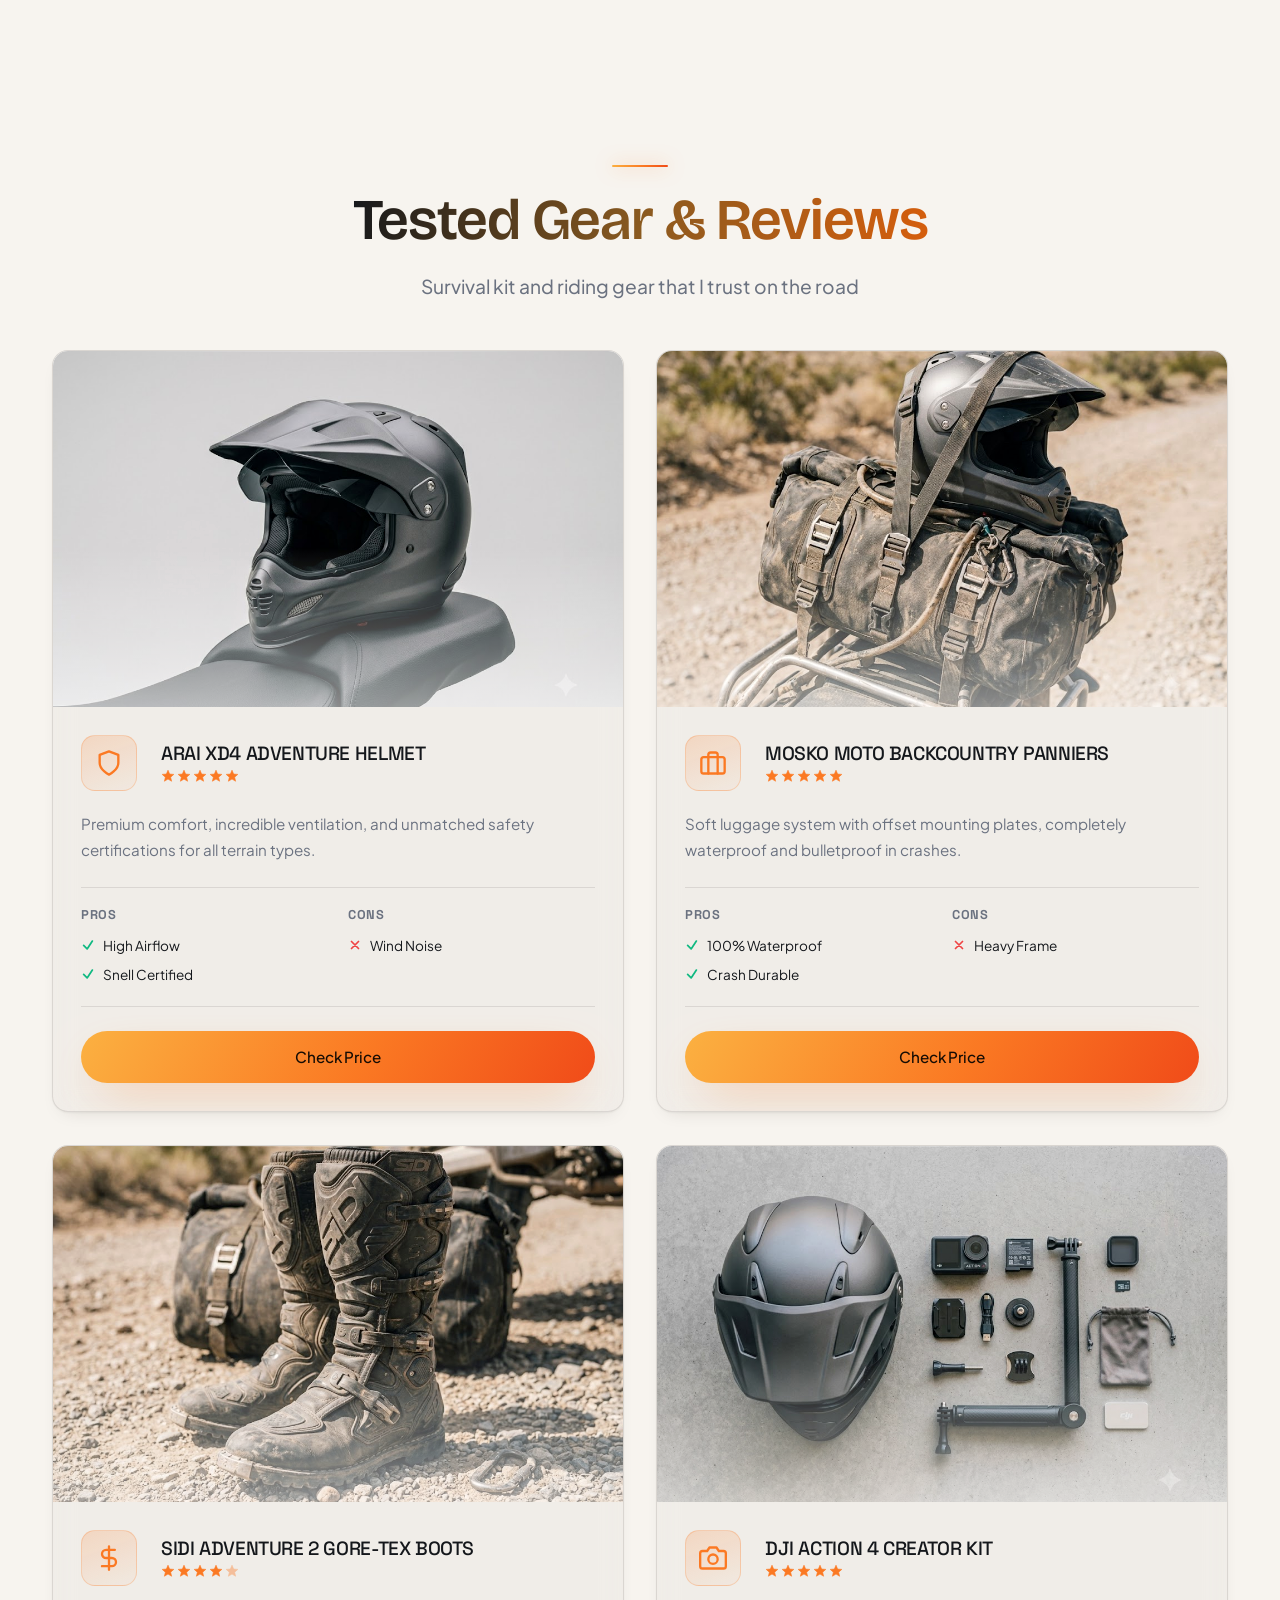
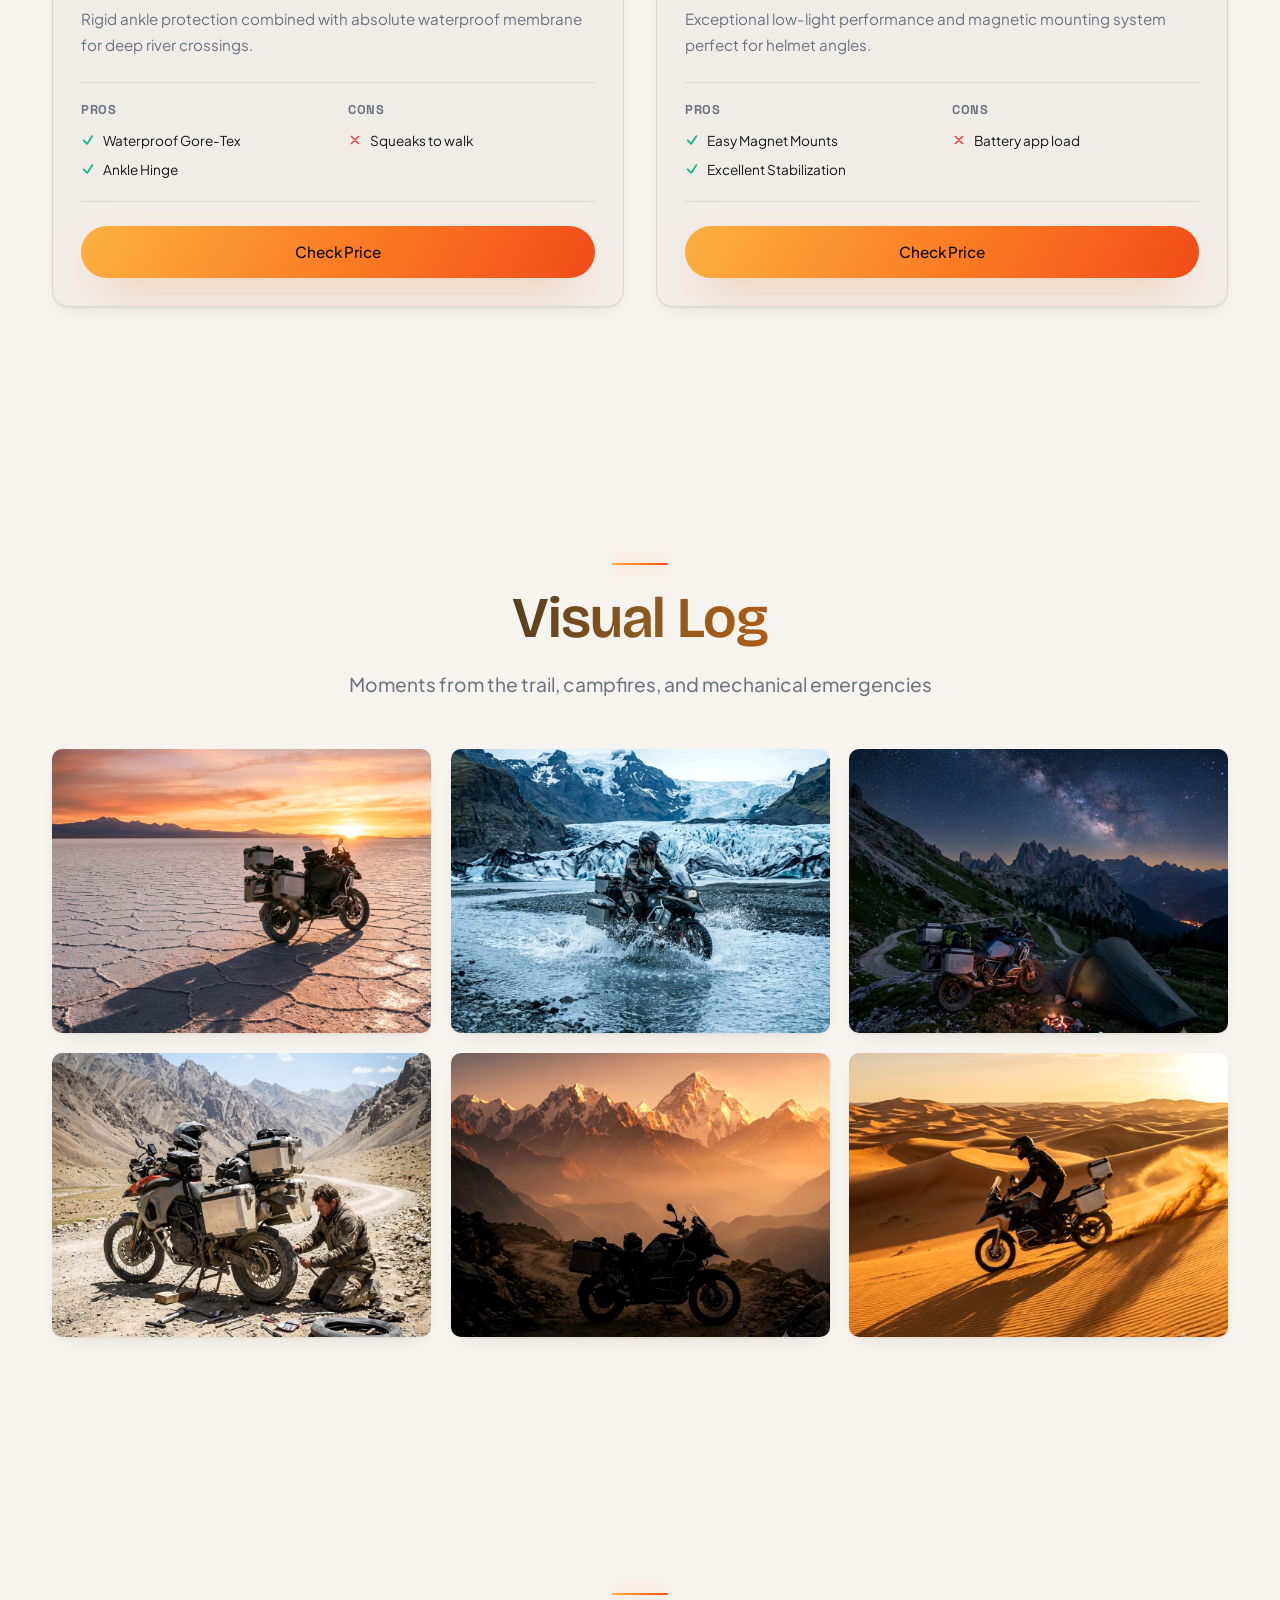
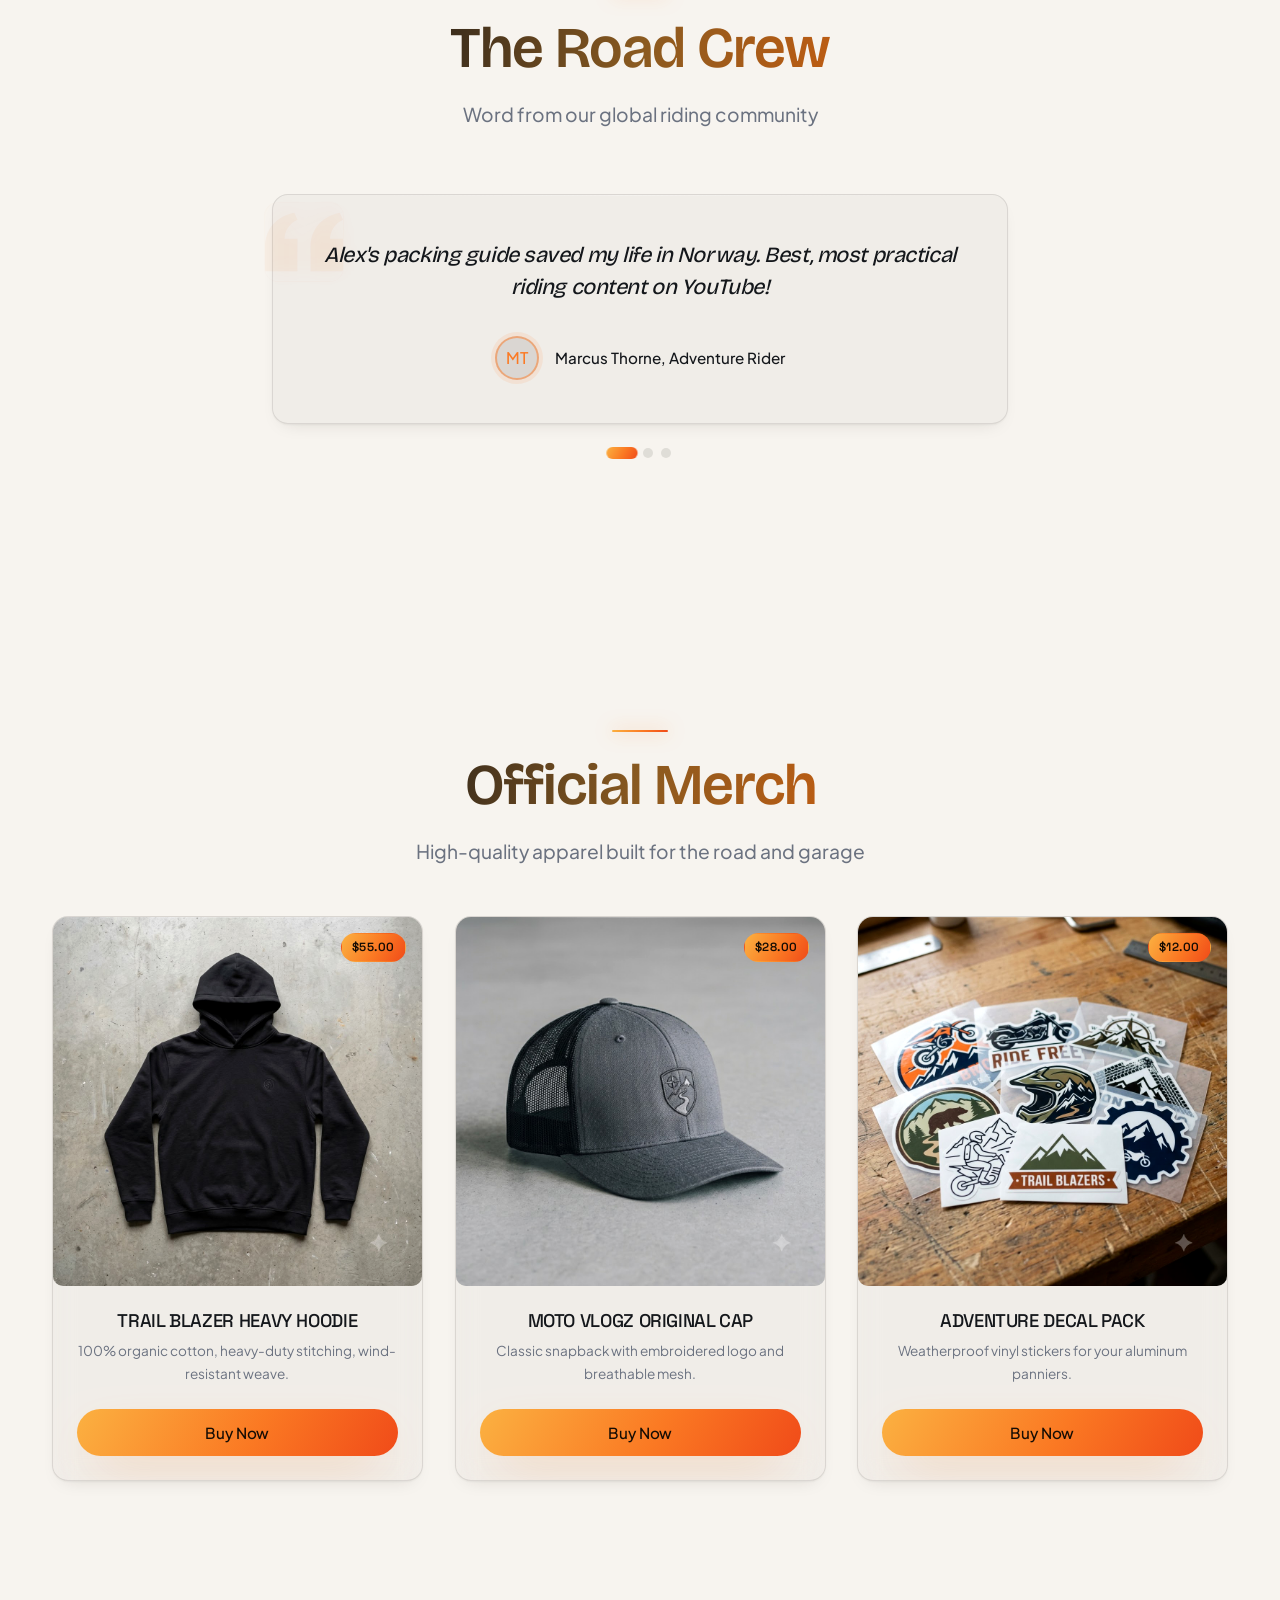
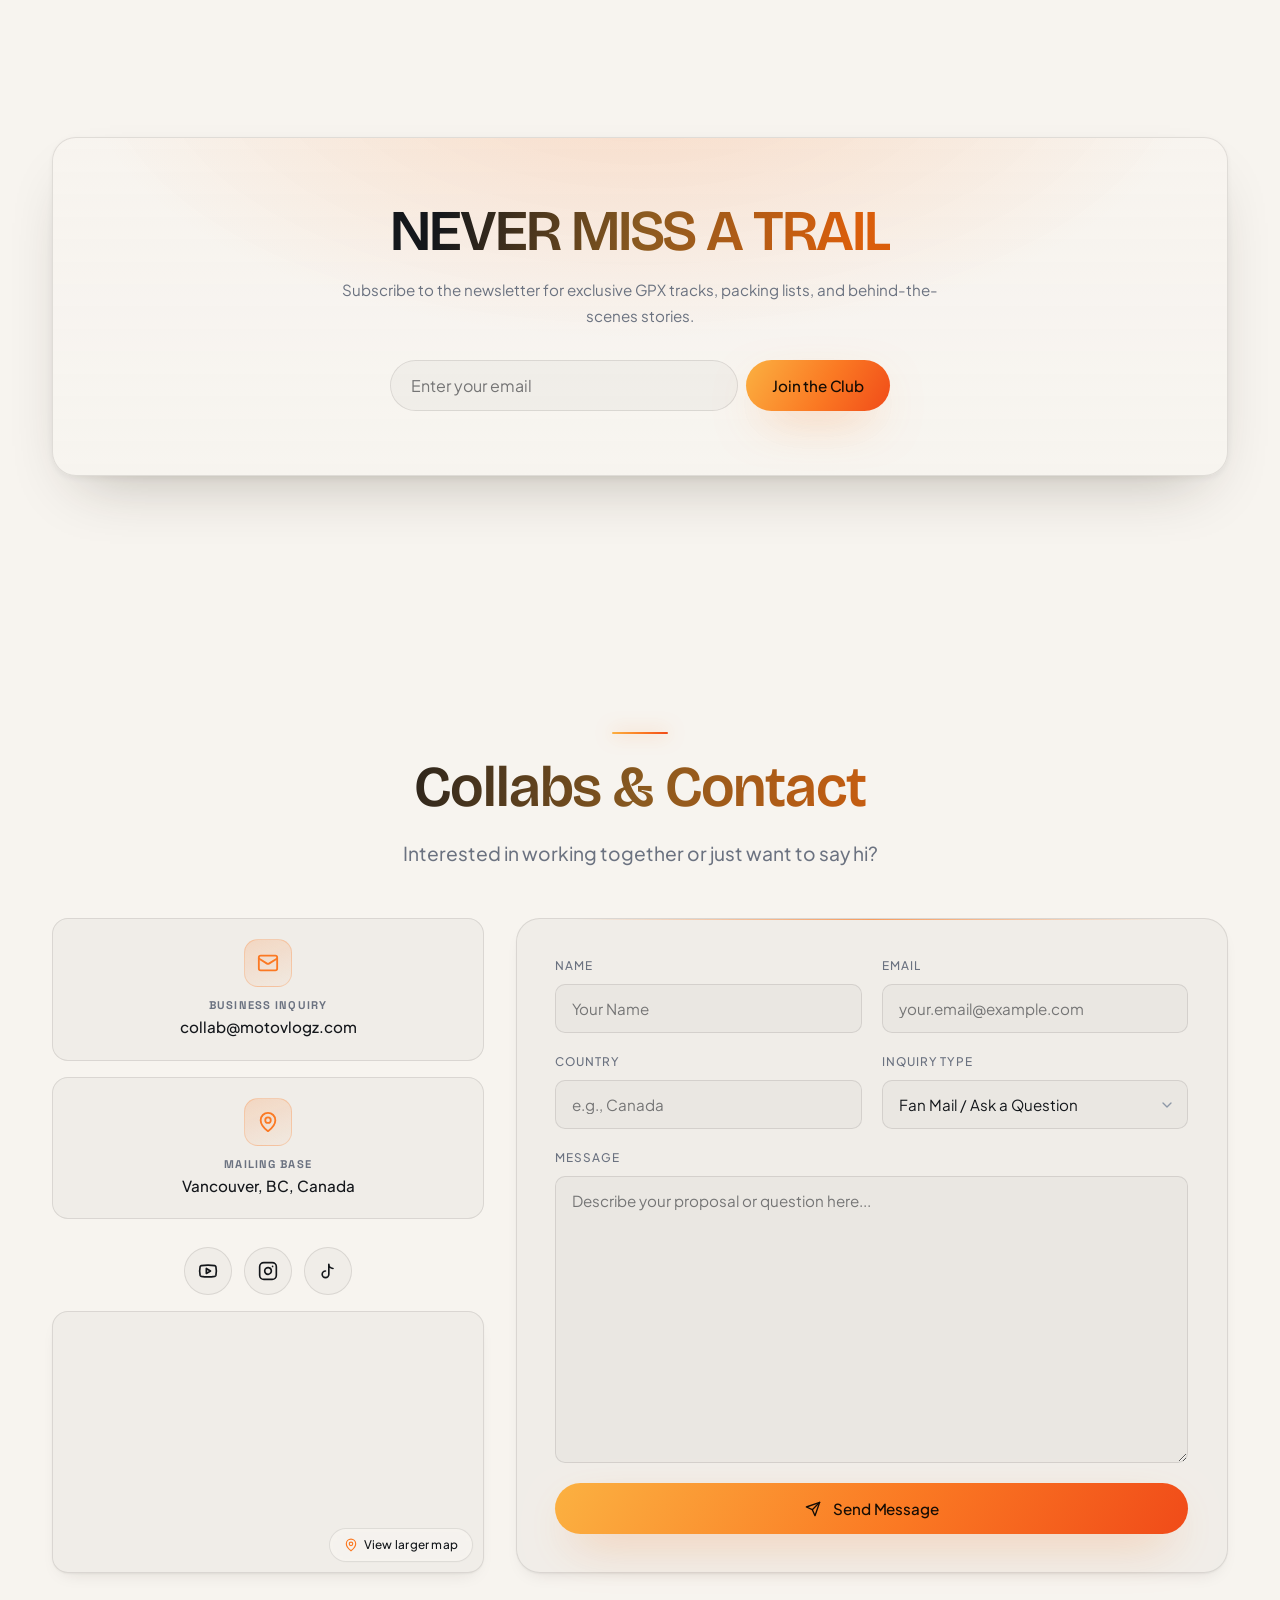
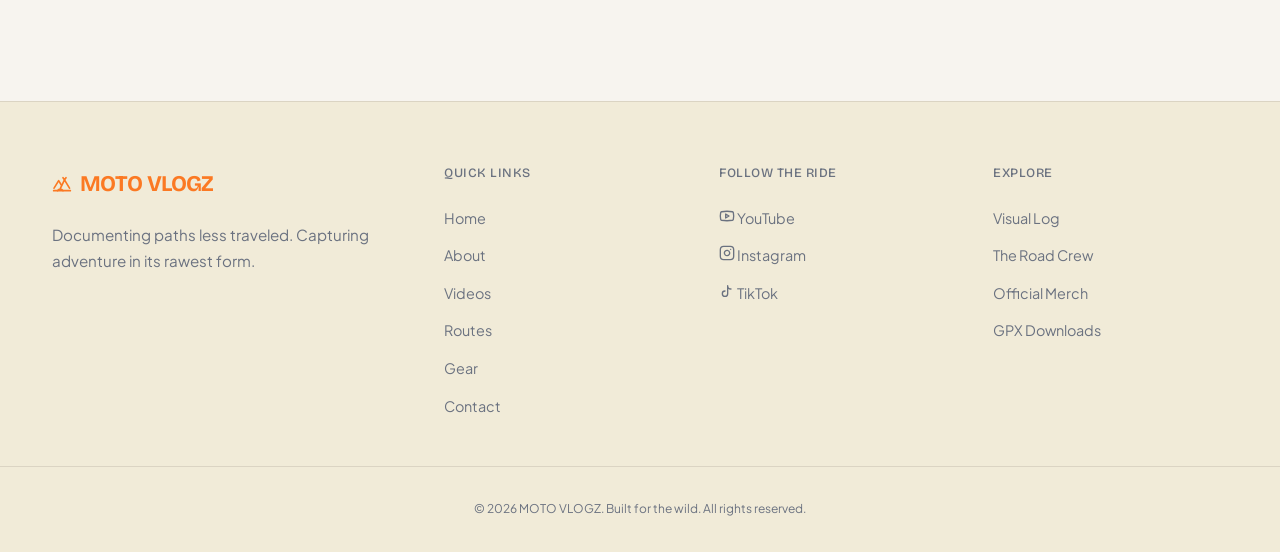
==== commit a19b3ab6: "fourth" ====
--- a/index.html
+++ b/index.html
@@ -71,8 +71,11 @@
       <a href="#home" class="logo">
         <svg xmlns="http://www.w3.org/2000/svg" viewBox="0 0 24 24" fill="none" stroke="currentColor" stroke-width="2"
           stroke-linecap="round" stroke-linejoin="round" width="24" height="24">
-          <circle cx="12" cy="12" r="10" />
-          <path d="M16.2 7.8 12 12m0 0-4.2 4.2M12 12l4.2 4.2M12 12 7.8 7.8" />
+          <path d="M2 20h20" />
+          <path d="m2.5 17 5.5-9 3.2 5.2" />
+          <path d="m10.2 17 4.8-10 6 10" />
+          <path d="M13.2 4.5 15 7l1.8-2.5" />
+          <path d="M6.5 20c2-2.6 4.8-2.6 6.8 0" />
         </svg>
         <span data-i18n="nav.logo">MOTO VLOGZ</span>
       </a>
@@ -1374,8 +1377,11 @@
         <a href="#home" class="logo">
           <svg xmlns="http://www.w3.org/2000/svg" viewBox="0 0 24 24" fill="none" stroke="currentColor" stroke-width="2"
             stroke-linecap="round" stroke-linejoin="round" width="20" height="20">
-            <circle cx="12" cy="12" r="10" />
-            <path d="M16.2 7.8 12 12m0 0-4.2 4.2M12 12l4.2 4.2M12 12 7.8 7.8" />
+            <path d="M2 20h20" />
+            <path d="m2.5 17 5.5-9 3.2 5.2" />
+            <path d="m10.2 17 4.8-10 6 10" />
+            <path d="M13.2 4.5 15 7l1.8-2.5" />
+            <path d="M6.5 20c2-2.6 4.8-2.6 6.8 0" />
           </svg>
           <span data-i18n="nav.logo">MOTO VLOGZ</span>
         </a>
--- a/assets/css/premium.css
+++ b/assets/css/premium.css
@@ -266,8 +266,7 @@
 }
 
 .logo { font-family: var(--font-display); font-weight: 700; letter-spacing: -0.04em; }
-.logo svg { color: var(--color-primary); transition: transform .6s var(--ease); }
-.logo:hover svg { transform: rotate(180deg); }
+.logo svg { color: var(--color-primary); }
 
 .nav-link { font-size: .93rem; letter-spacing: -0.005em; color: var(--color-text-muted); }
 .nav-link:hover, .nav-link.active { color: var(--color-text); }
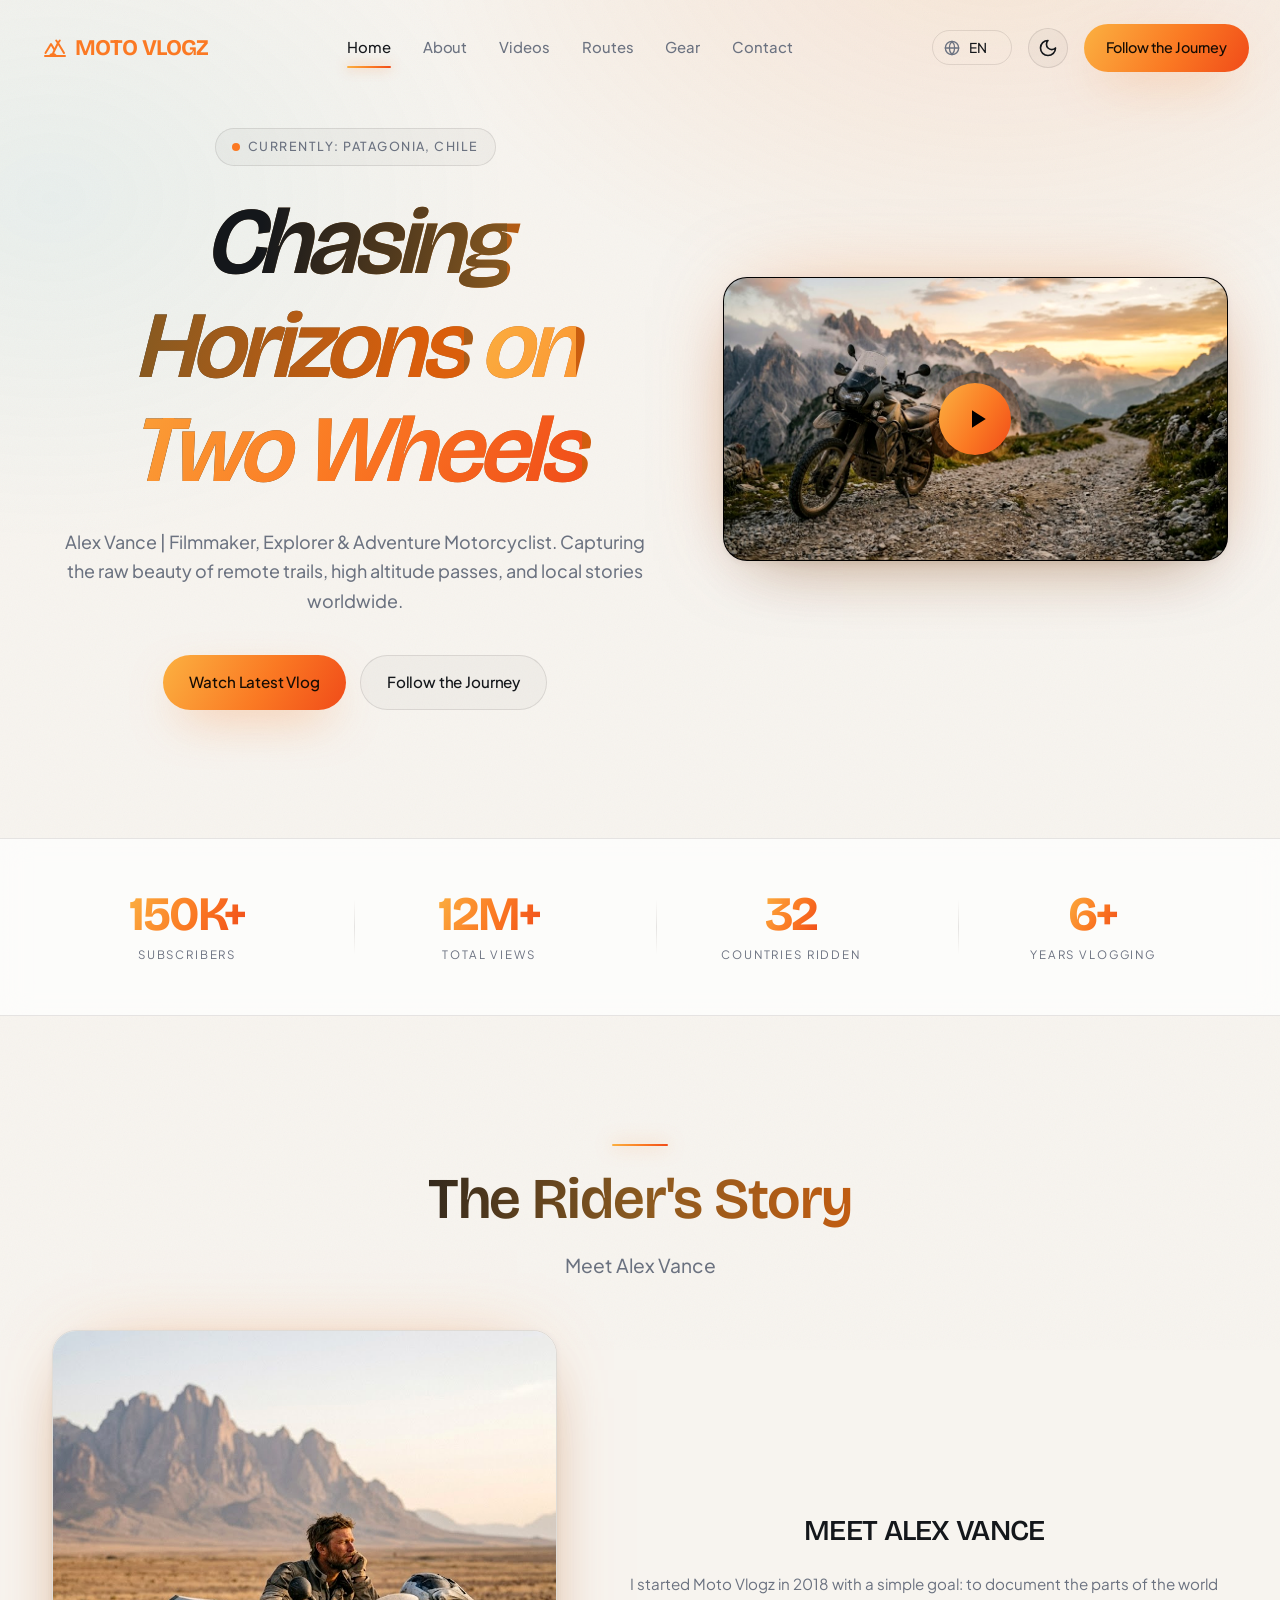
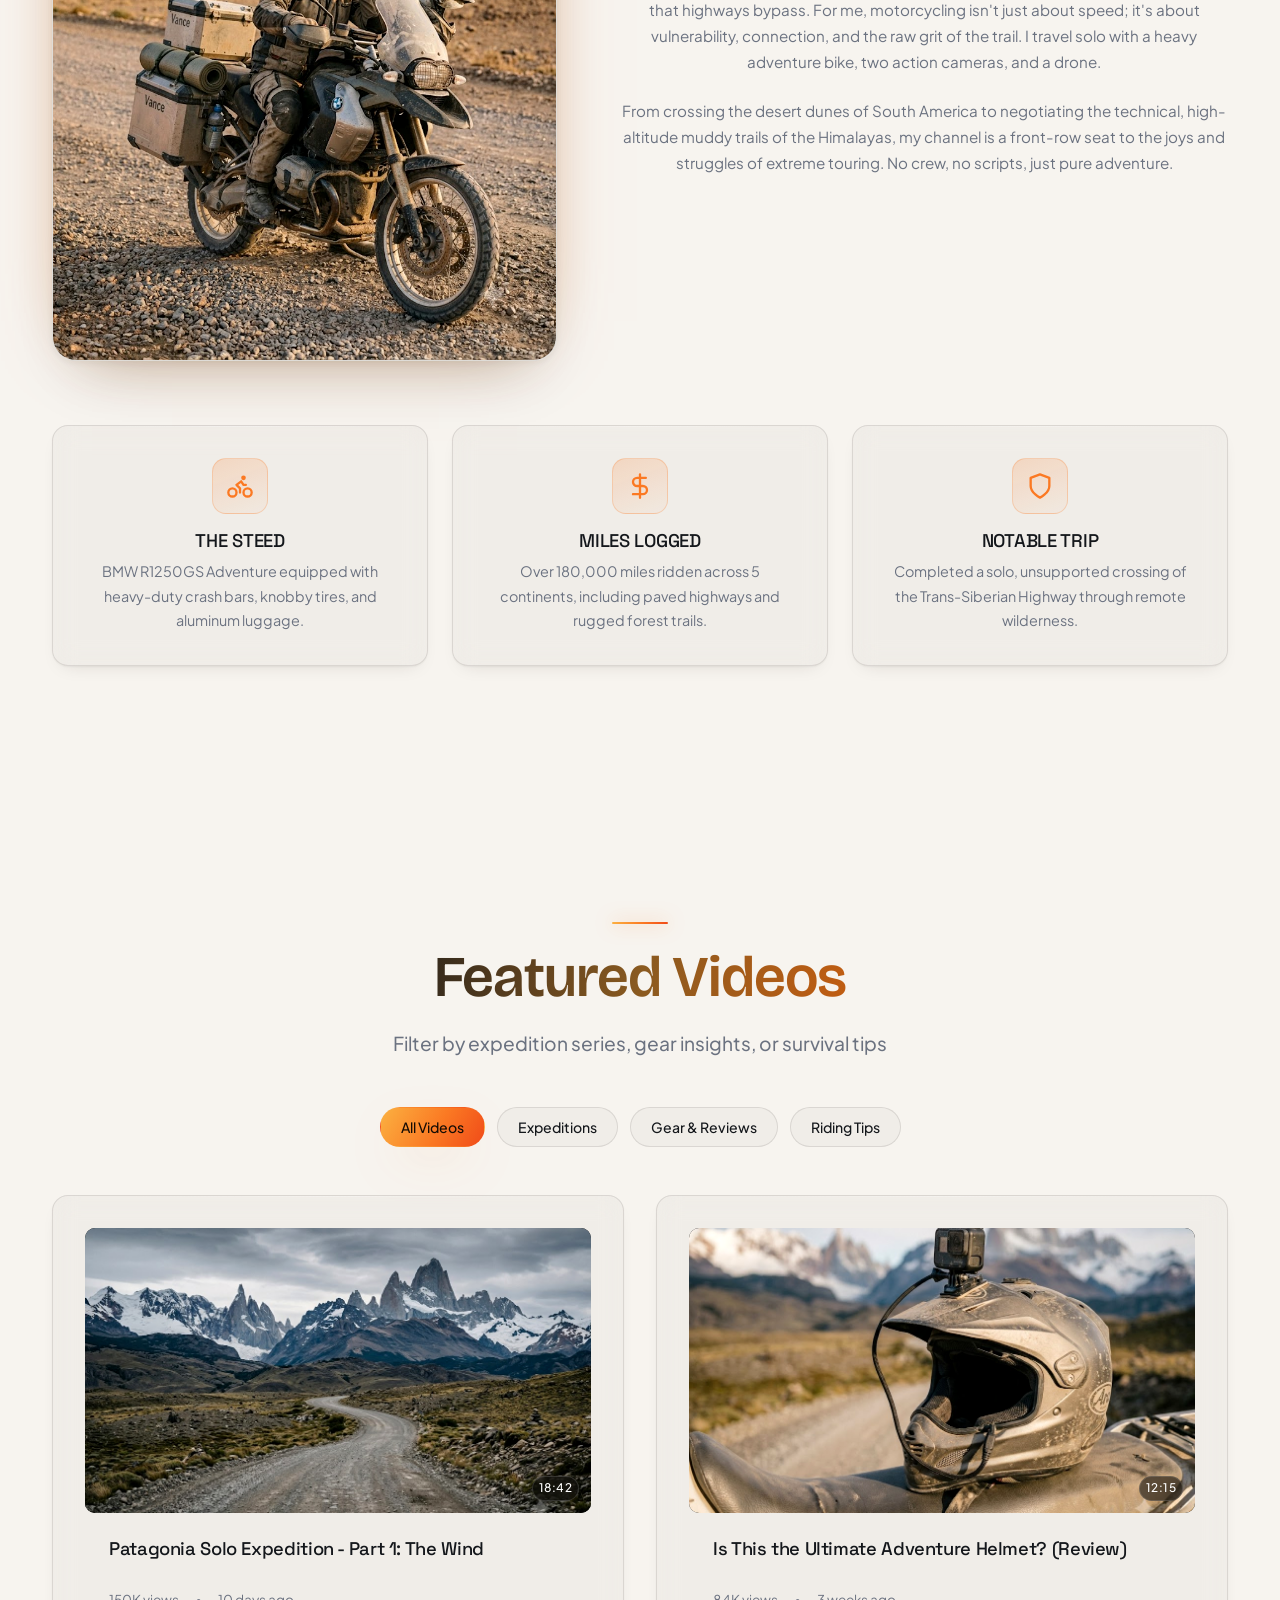
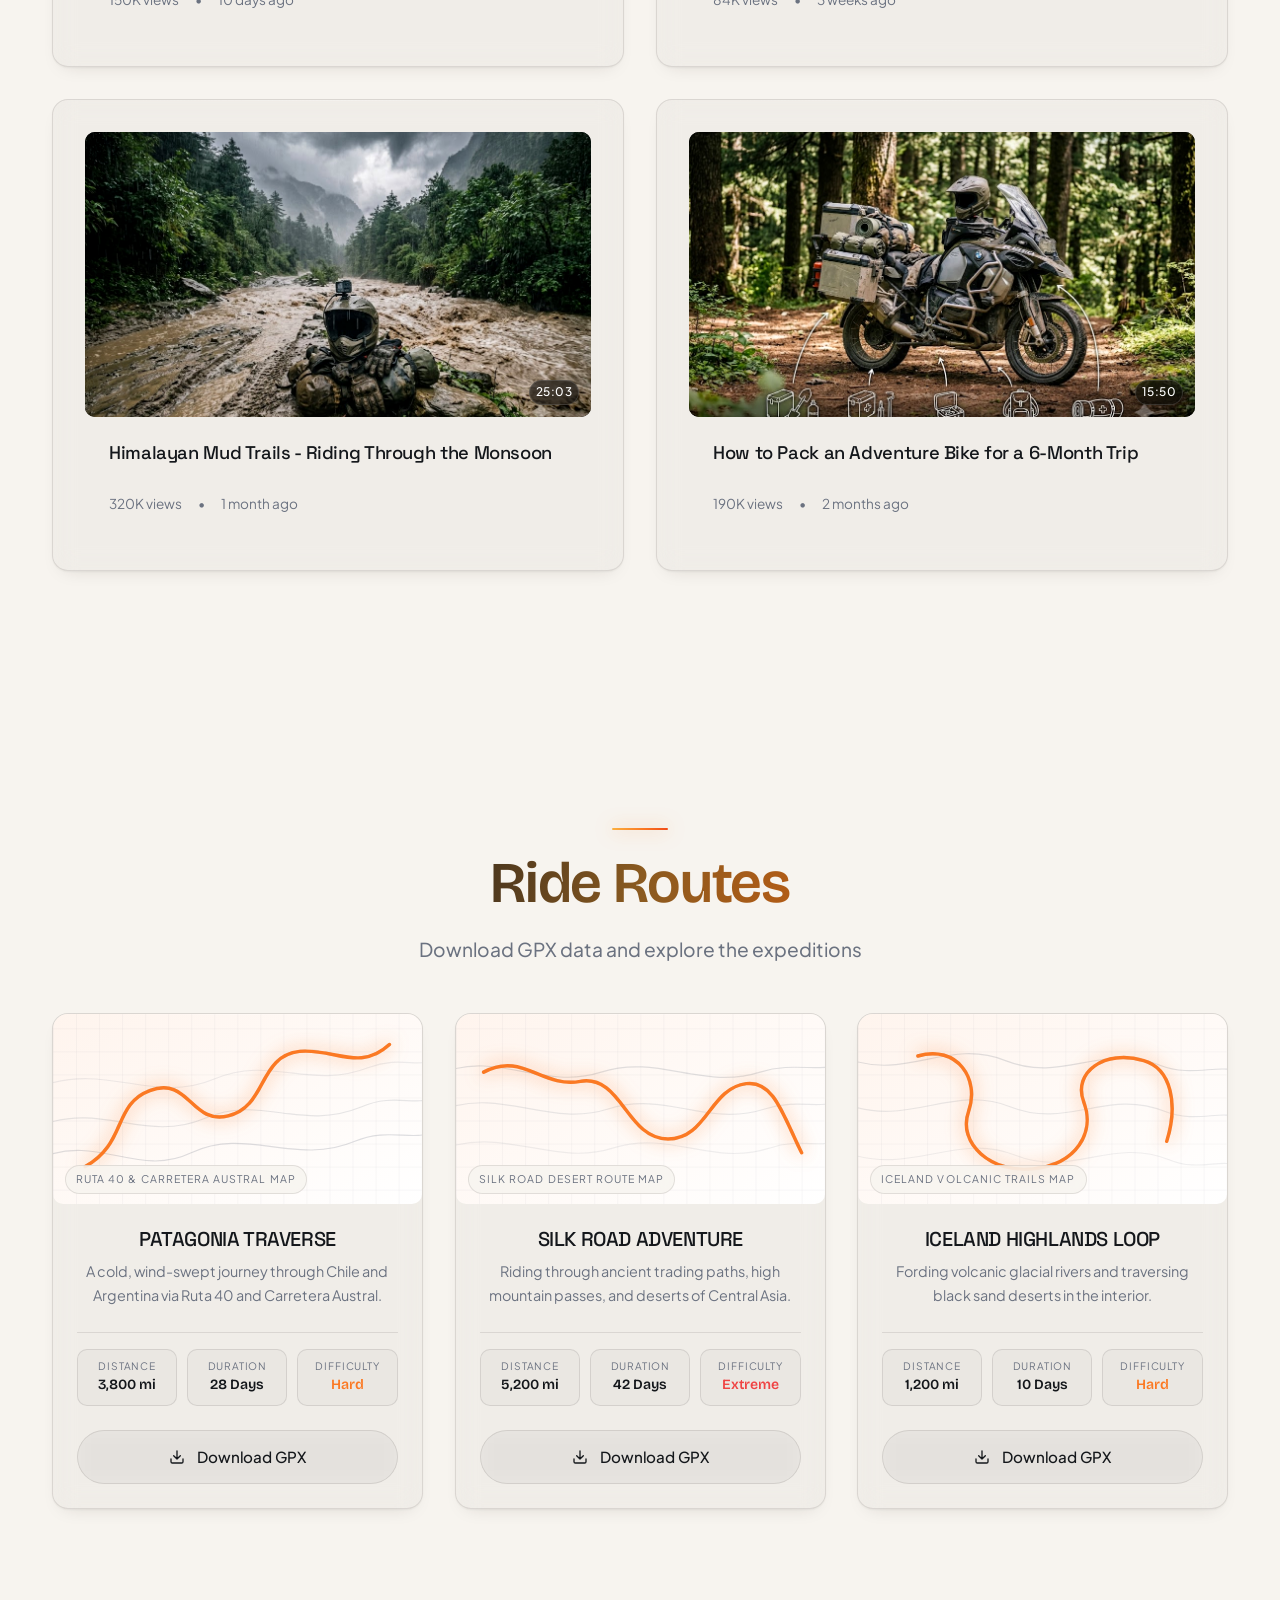
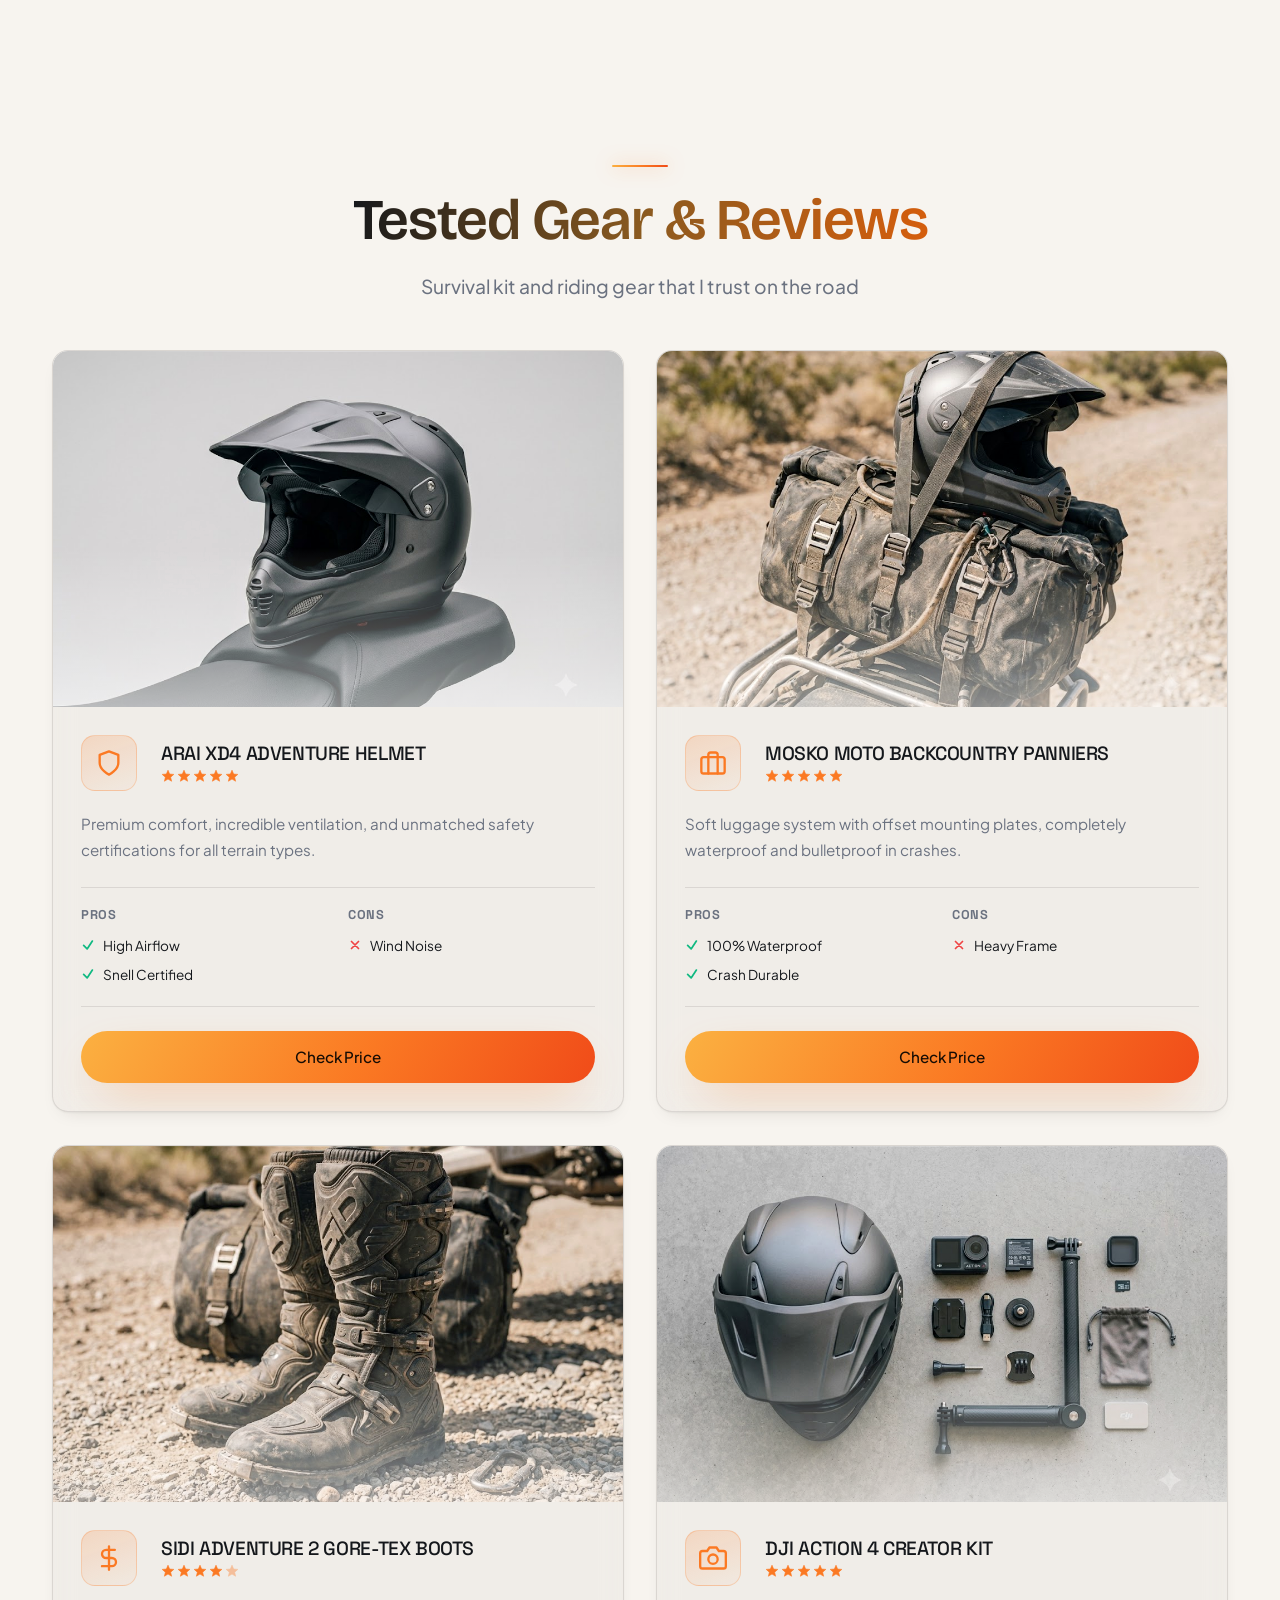
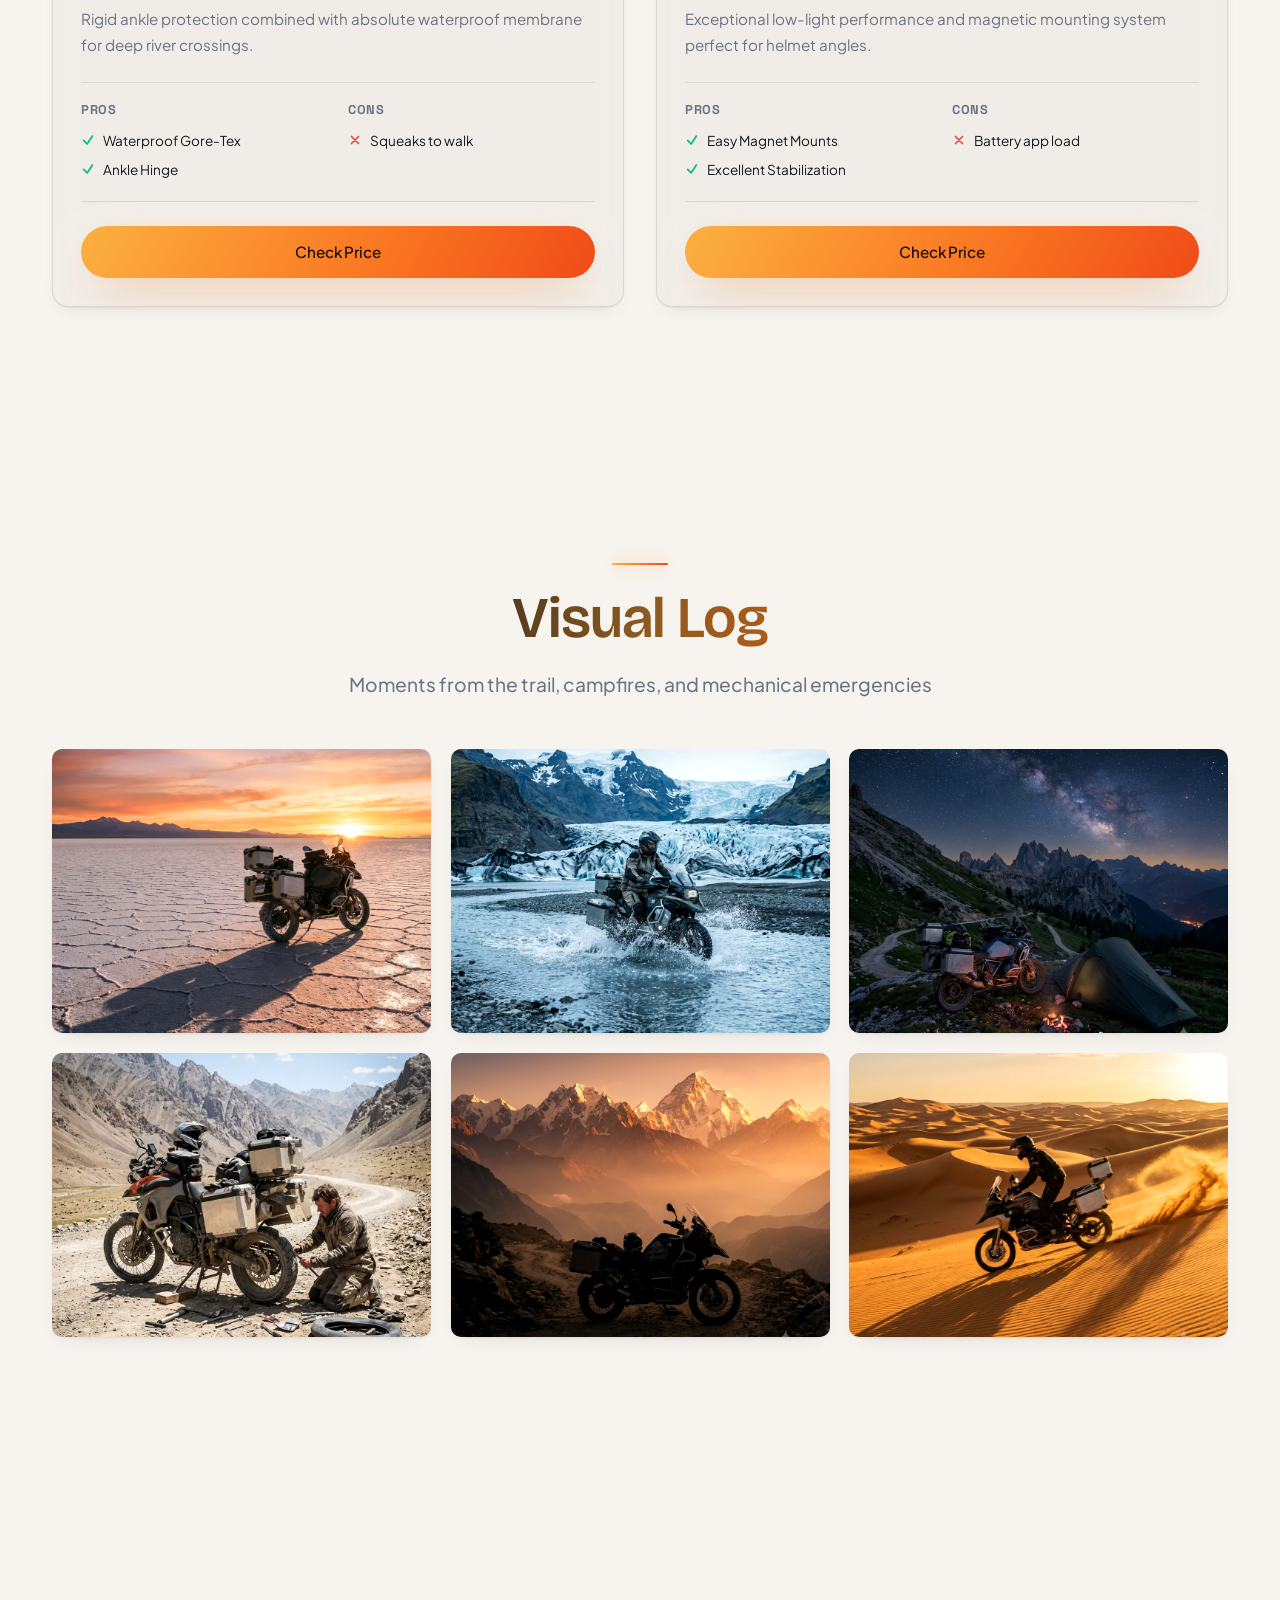
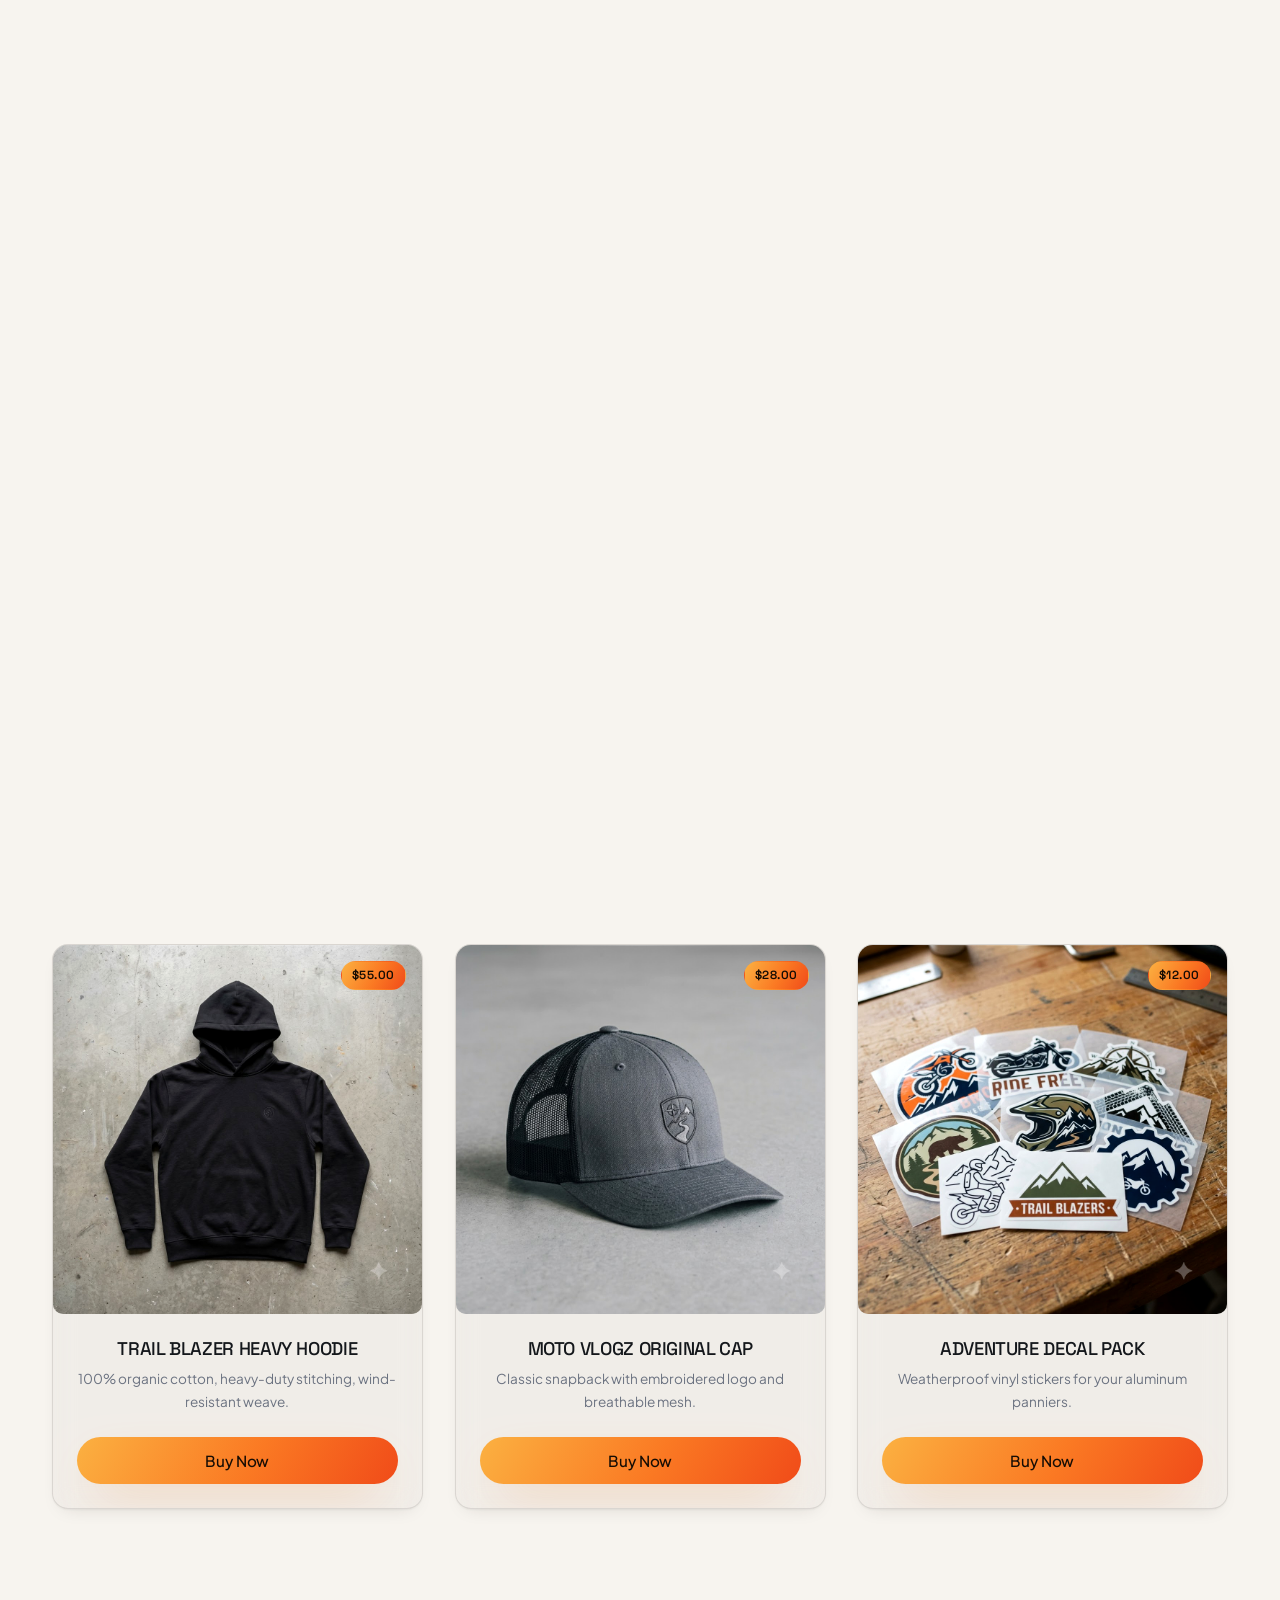
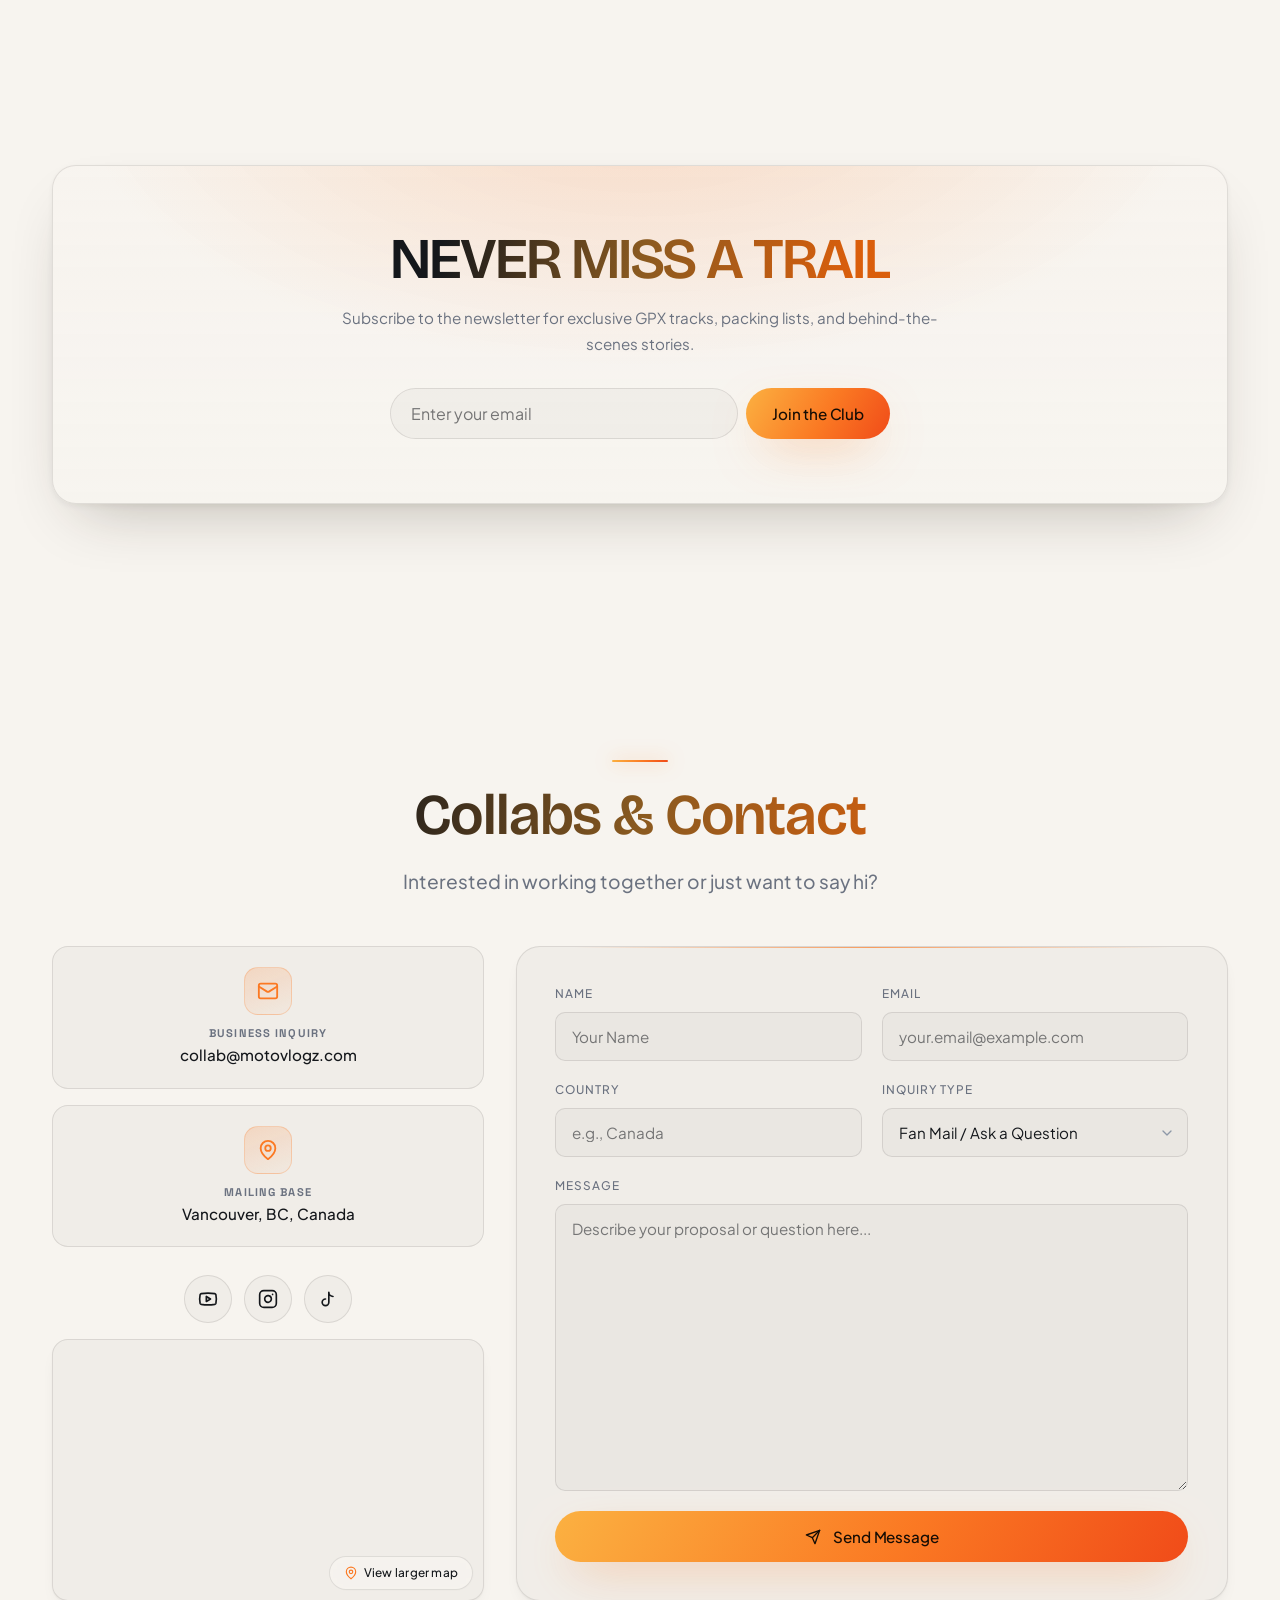
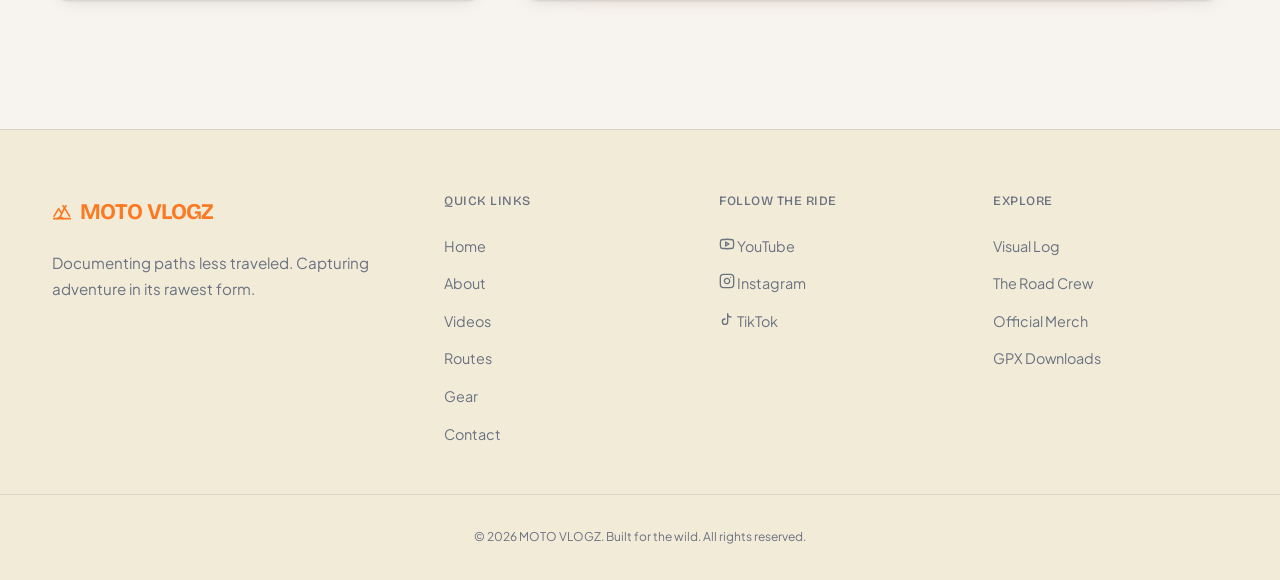
==== commit 381bfb68: "fifth" ====
--- a/index.html
+++ b/index.html
@@ -1082,7 +1082,7 @@
                 <p class="community-quote" data-i18n="community.quote_1">"Alex's packing guide saved my life in Norway.
                   Best, most practical riding content on YouTube!"</p>
                 <div class="community-author">
-                  <div class="author-avatar">MT</div>
+                  <img src="assets/images/author-marcus-thorne.jpg" alt="Portrait of Marcus Thorne" class="author-avatar" loading="lazy" width="72" height="72">
                   <div class="author-info">
                     <span class="author-name" data-i18n="community.quote_1_author">Marcus Thorne, Adventure Rider</span>
                   </div>
@@ -1096,7 +1096,7 @@
                 <p class="community-quote" data-i18n="community.quote_2">"The Silk Road series inspired me to quit my
                   desk job and buy a dual-sport bike. Truly cinematic."</p>
                 <div class="community-author">
-                  <div class="author-avatar">ER</div>
+                  <img src="assets/images/author-elena-rostova.jpg" alt="Portrait of Elena Rostova" class="author-avatar" loading="lazy" width="72" height="72">
                   <div class="author-info">
                     <span class="author-name" data-i18n="community.quote_2_author">Elena Rostova, Nomad Rider</span>
                   </div>
@@ -1110,7 +1110,7 @@
                 <p class="community-quote" data-i18n="community.quote_3">"Real, unedited, honest gear reviews. It's
                   refreshing to see someone actually drop their bike in mud."</p>
                 <div class="community-author">
-                  <div class="author-avatar">DL</div>
+                  <img src="assets/images/author-david-lin.jpg" alt="Portrait of David Lin" class="author-avatar" loading="lazy" width="72" height="72">
                   <div class="author-info">
                     <span class="author-name" data-i18n="community.quote_3_author">David Lin, Weekend Explorer</span>
                   </div>
@@ -1452,6 +1452,15 @@
     </div>
   </footer>
 
+  <!-- Back to Top -->
+  <button id="back-to-top" class="back-to-top" type="button" aria-label="Back to top" title="Back to top">
+    <svg xmlns="http://www.w3.org/2000/svg" viewBox="0 0 24 24" fill="none" stroke="currentColor" stroke-width="2"
+      stroke-linecap="round" stroke-linejoin="round" width="20" height="20">
+      <path d="M12 19V5" />
+      <path d="m5 12 7-7 7 7" />
+    </svg>
+  </button>
+
   <!-- Main JavaScript File -->
   <script src="./assets/i18n/i18n-data.js"></script>
   <script src="./assets/js/main.js"></script>
--- a/assets/css/style.css
+++ b/assets/css/style.css
@@ -1228,8 +1228,8 @@
 }
 
 .author-avatar {
-  width: 44px;
-  height: 44px;
+  width: 72px;
+  height: 72px;
   border-radius: 50%;
   background-color: var(--color-border);
   display: flex;
@@ -1237,6 +1237,8 @@
   justify-content: center;
   font-weight: 500;
   color: var(--color-primary);
+  object-fit: cover;
+  flex-shrink: 0;
 }
 
 .author-info {
@@ -1871,3 +1873,42 @@
     width: 100%;
   }
 }
+
+/* Back to Top */
+.back-to-top {
+  position: fixed;
+  right: calc(var(--spacing-unit) * 4);
+  bottom: calc(var(--spacing-unit) * 4);
+  z-index: 900;
+  width: 46px;
+  height: 46px;
+  display: flex;
+  align-items: center;
+  justify-content: center;
+  border: 1px solid var(--color-border);
+  border-radius: 50%;
+  background-color: var(--color-surface);
+  color: var(--color-primary);
+  cursor: pointer;
+  opacity: 0;
+  visibility: hidden;
+  transform: translateY(12px);
+  transition: opacity var(--transition), transform var(--transition), visibility var(--transition);
+}
+
+.back-to-top.visible {
+  opacity: 1;
+  visibility: visible;
+  transform: translateY(0);
+}
+
+.back-to-top:hover {
+  border-color: var(--color-primary);
+  transform: translateY(-2px);
+}
+
+@media (prefers-reduced-motion: reduce) {
+  .back-to-top {
+    transition: none;
+  }
+}
